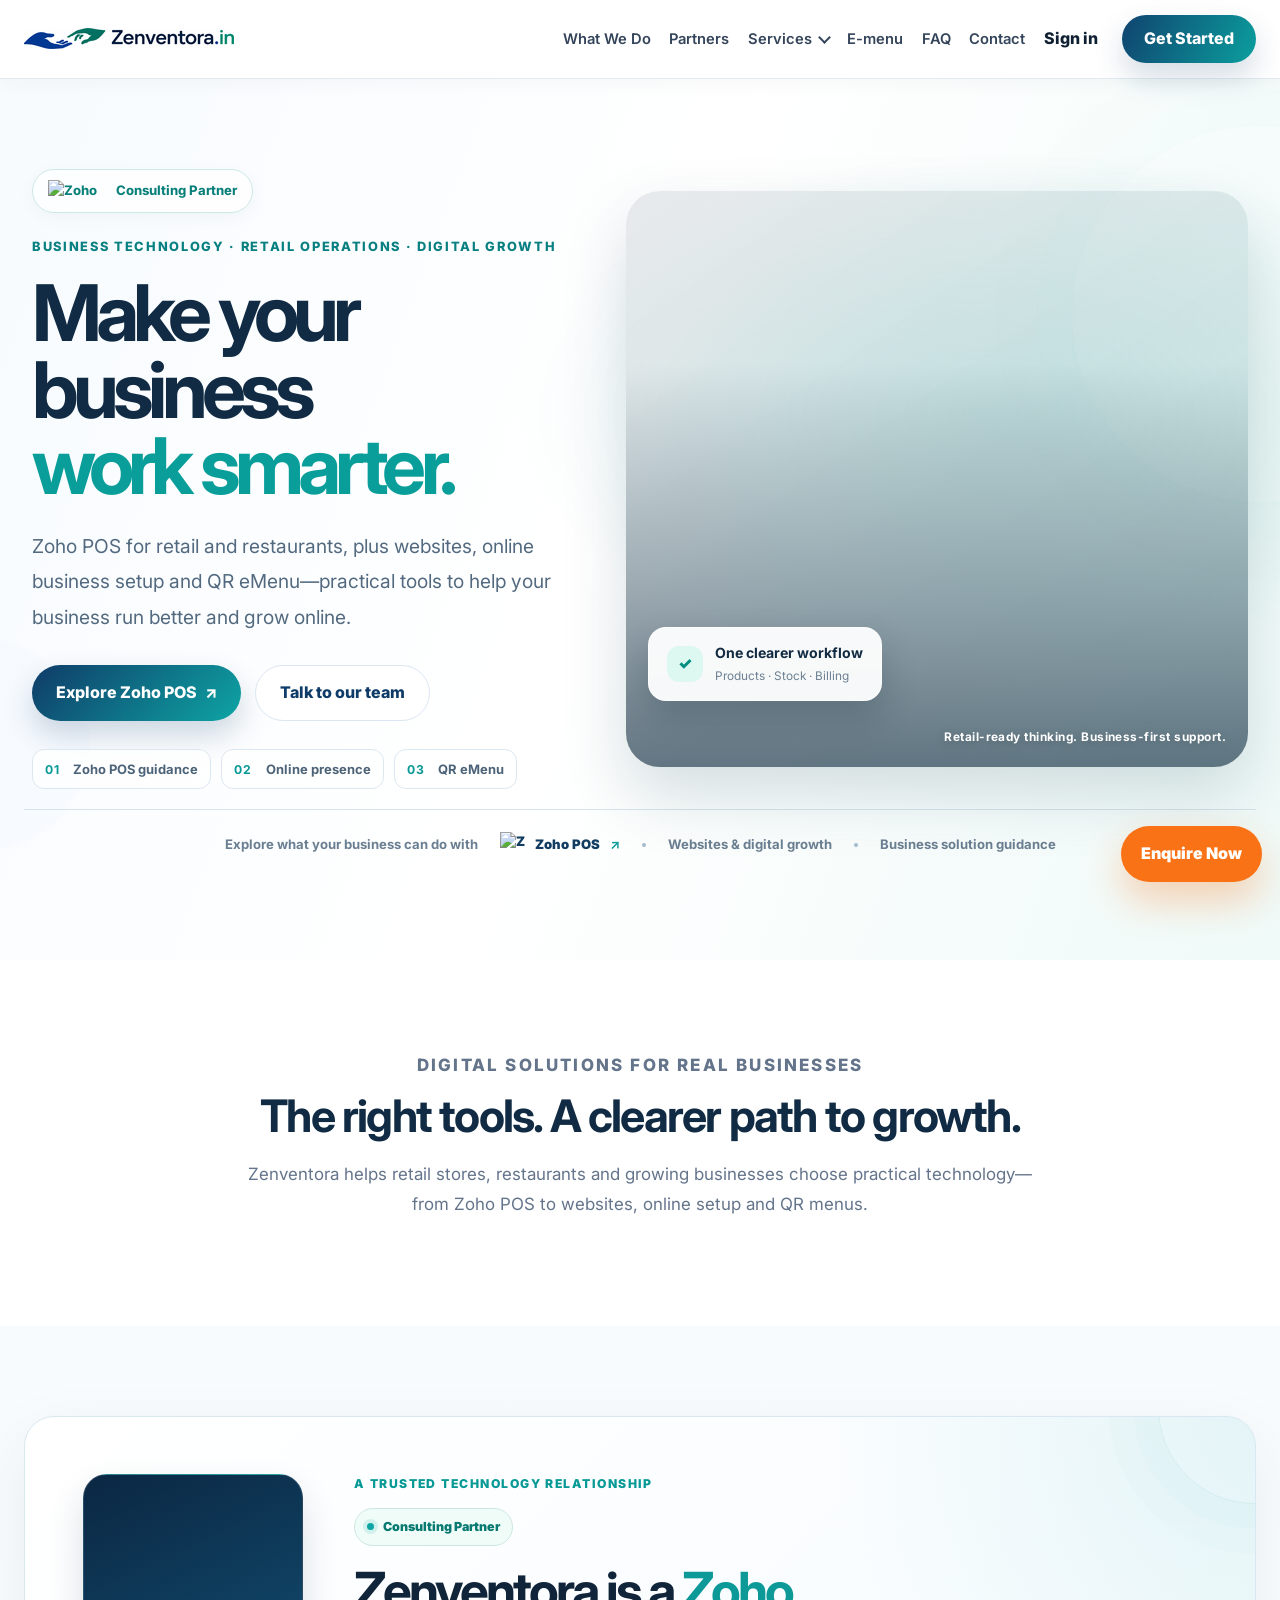
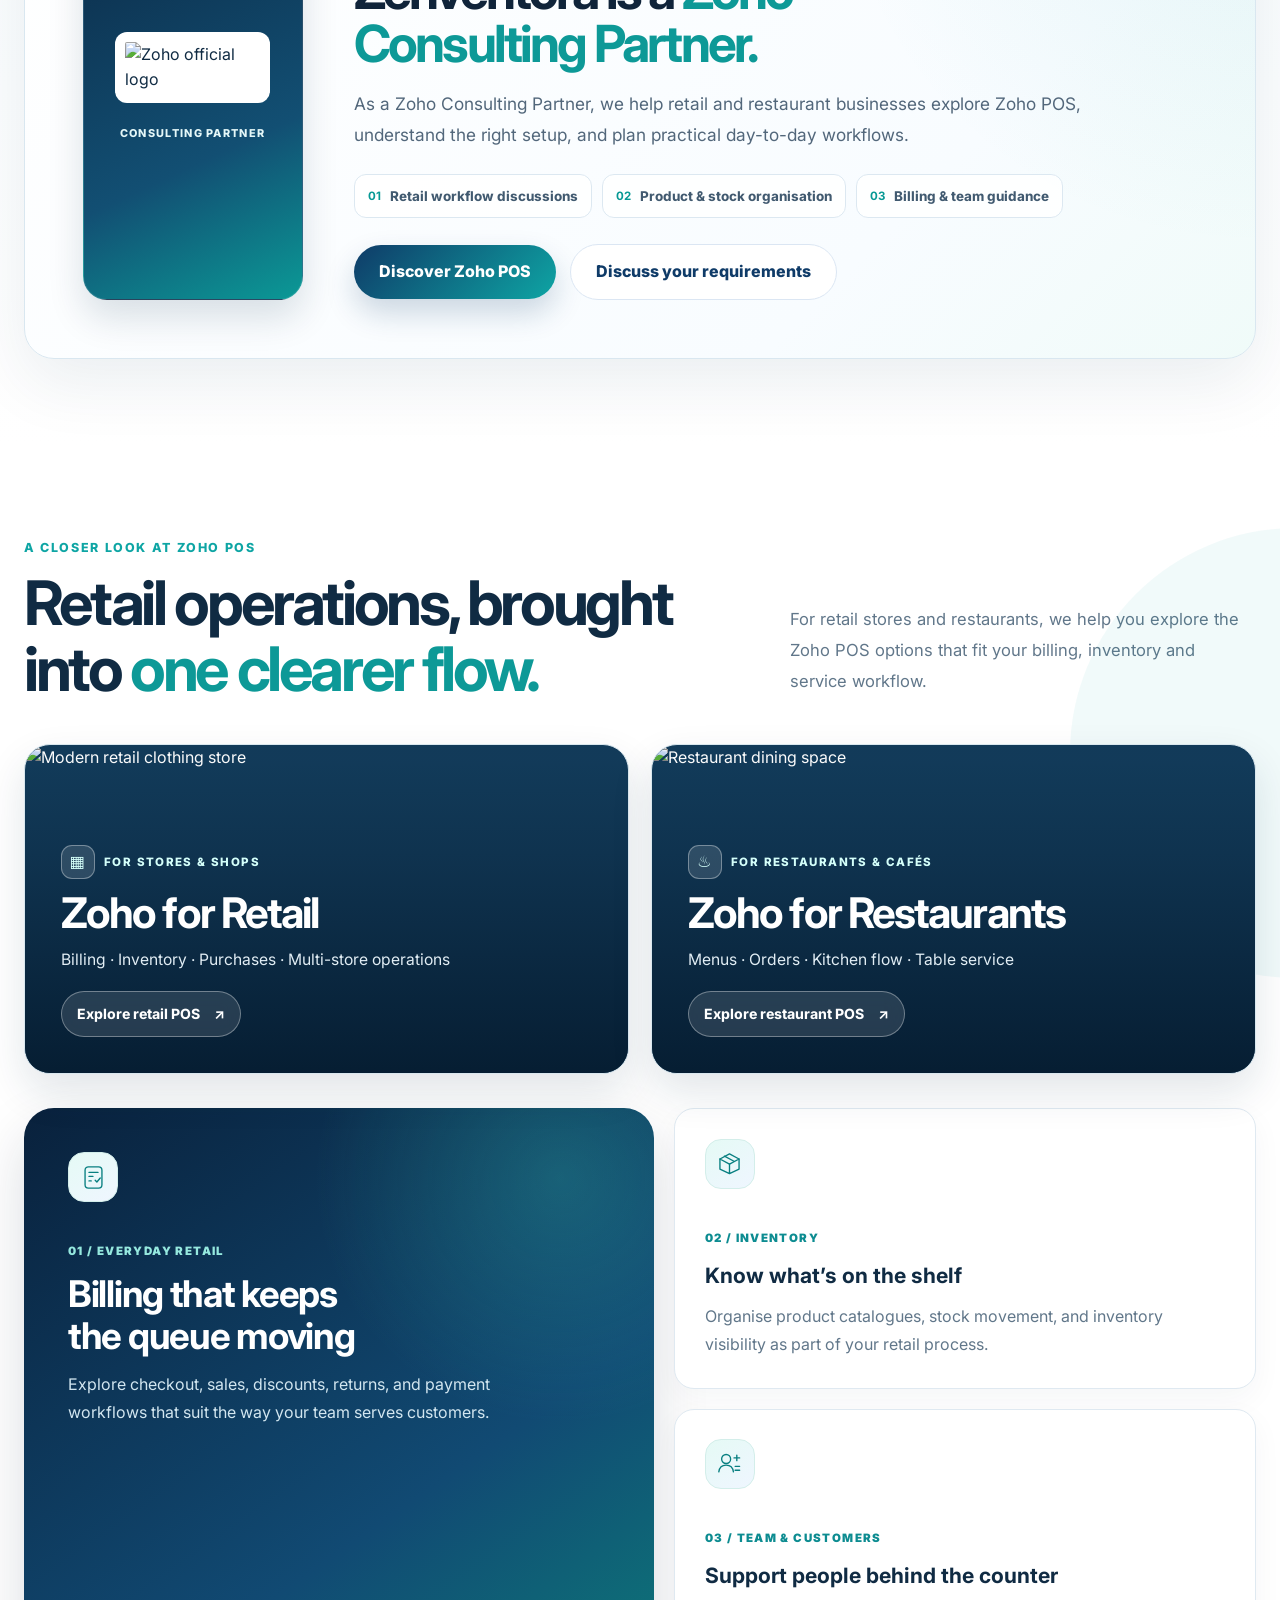
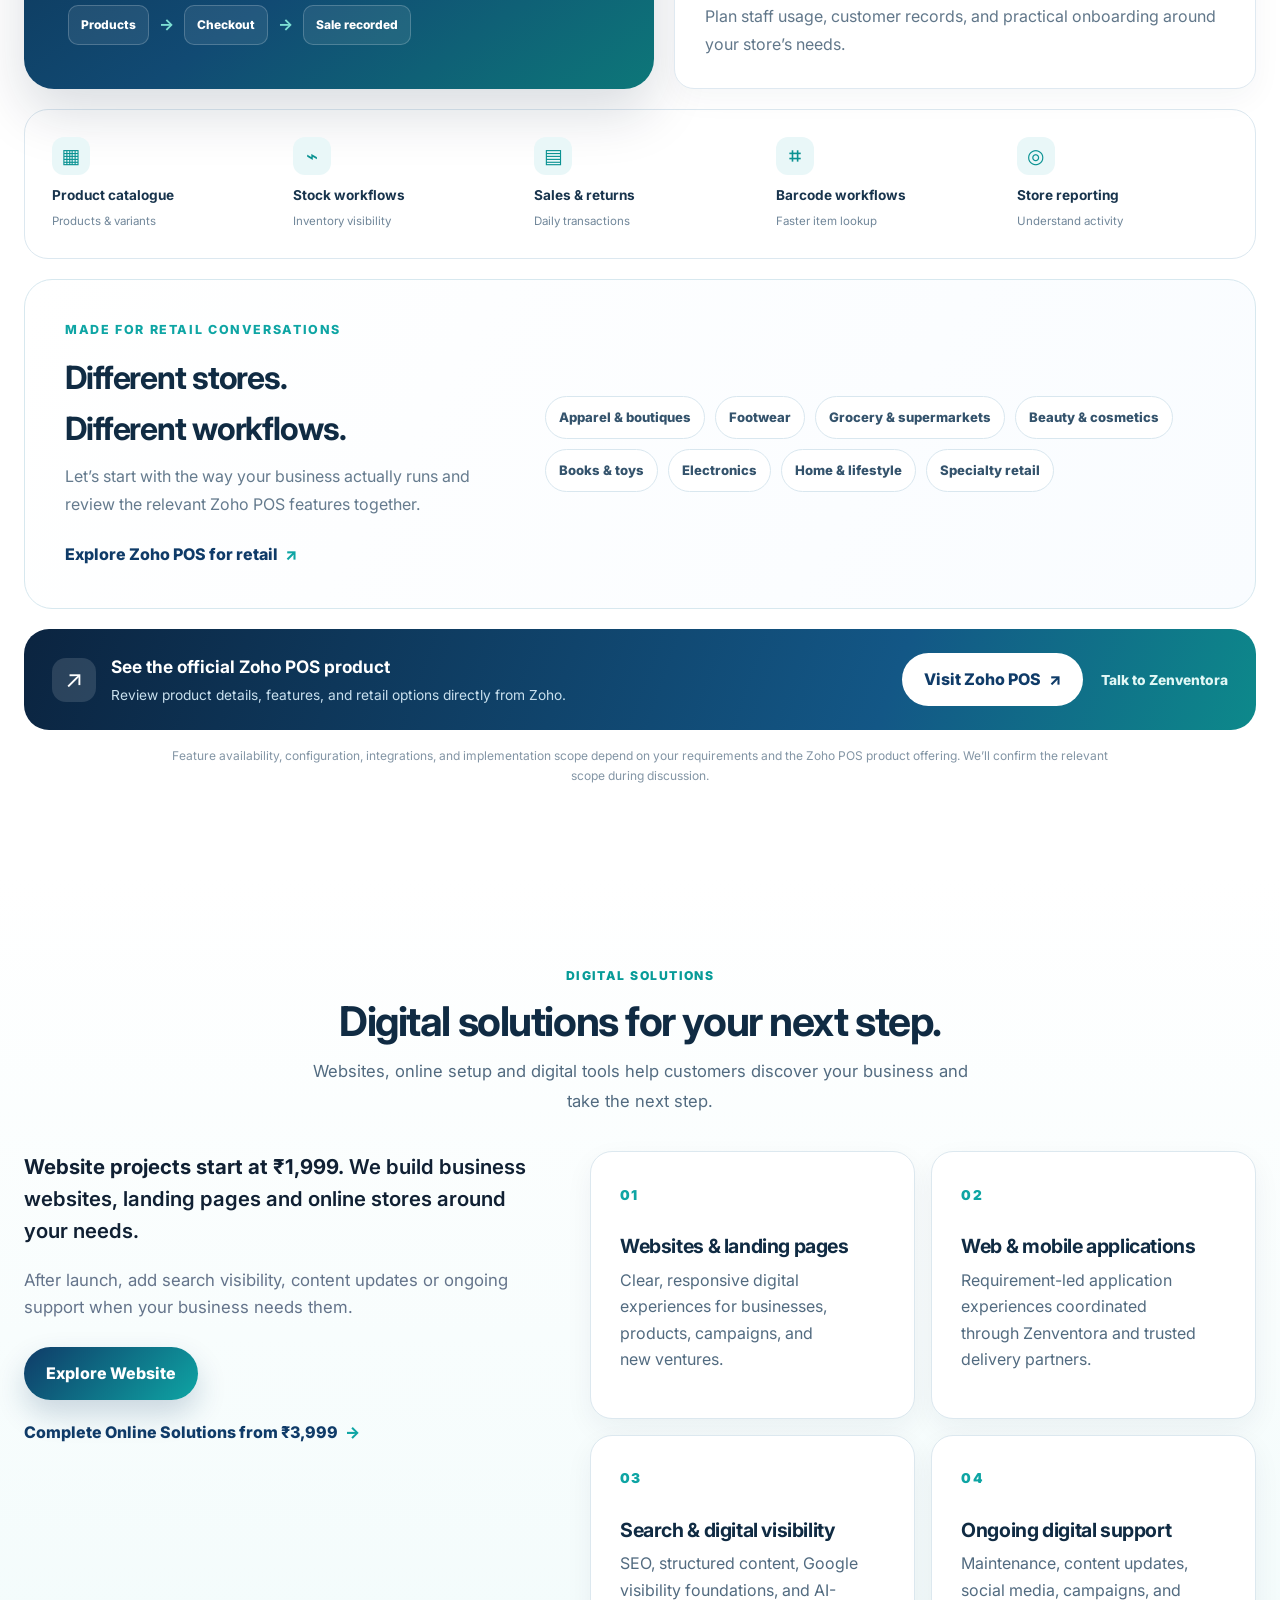
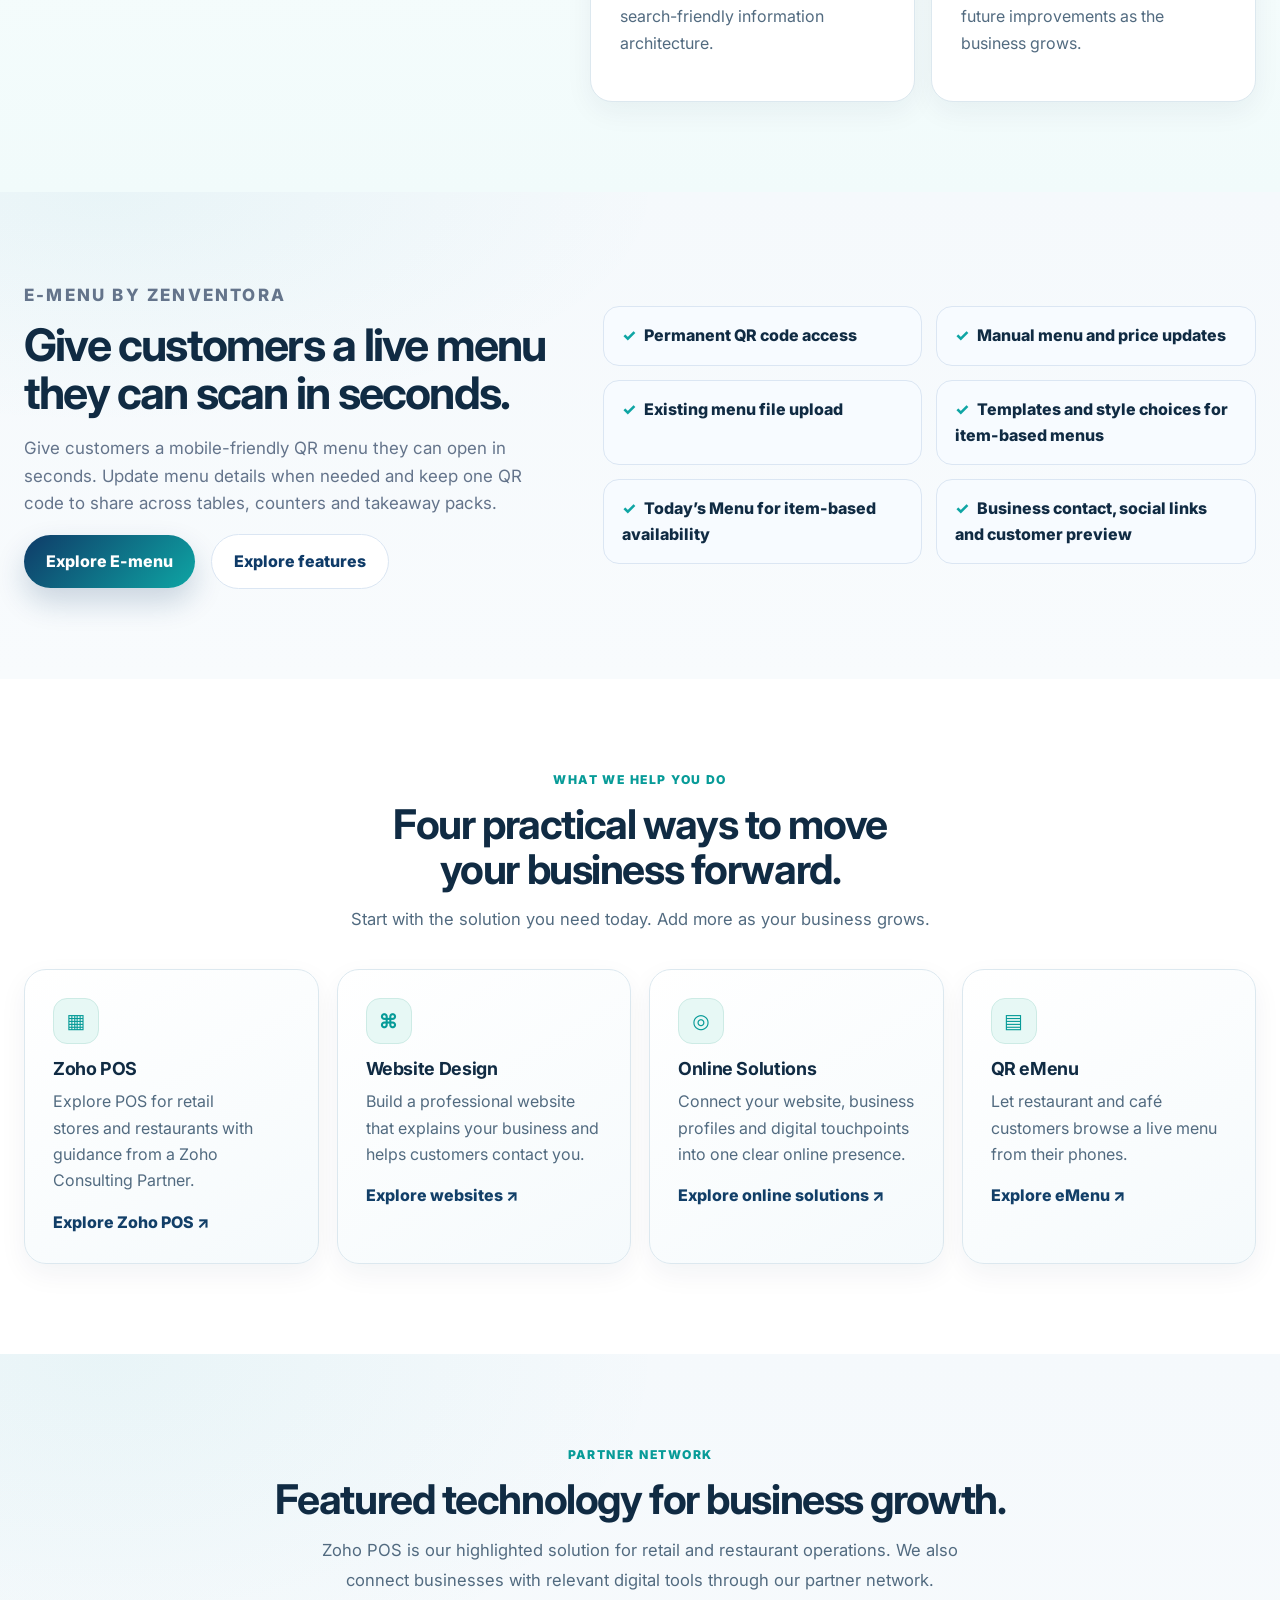
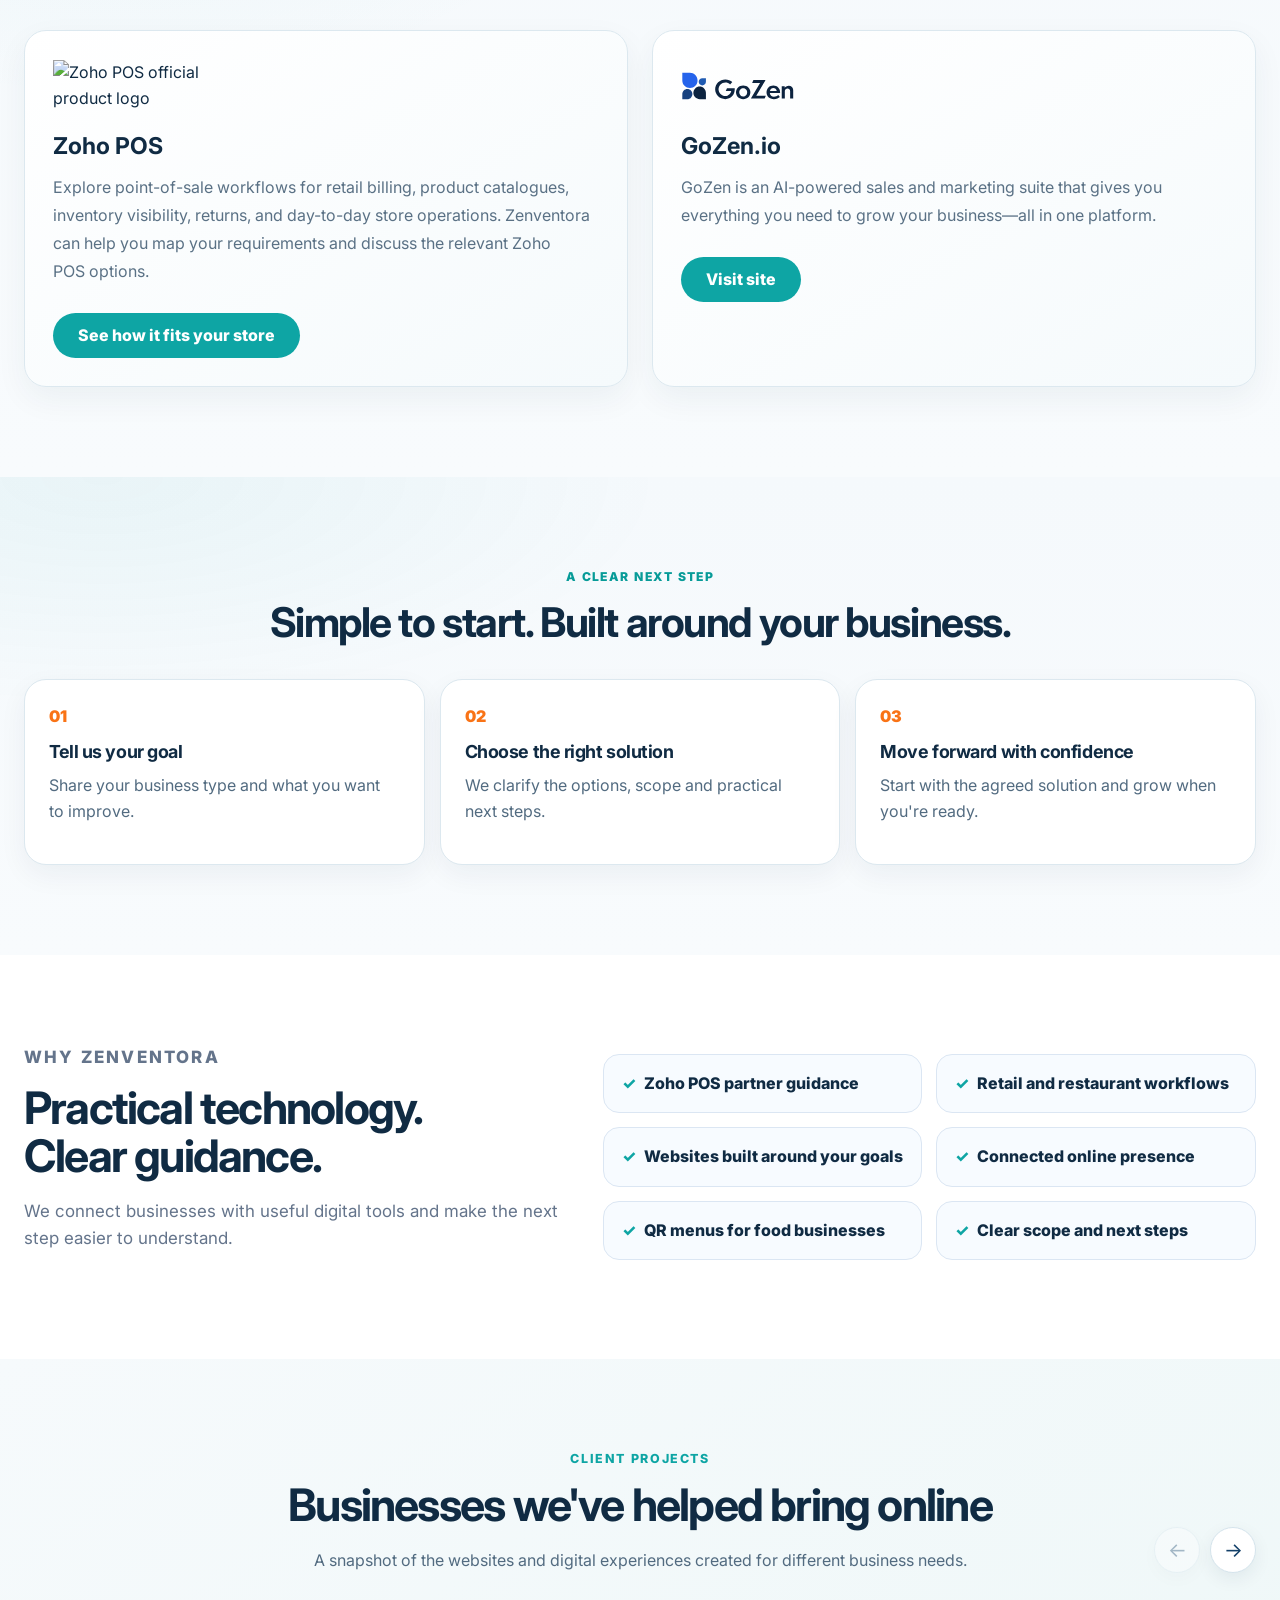
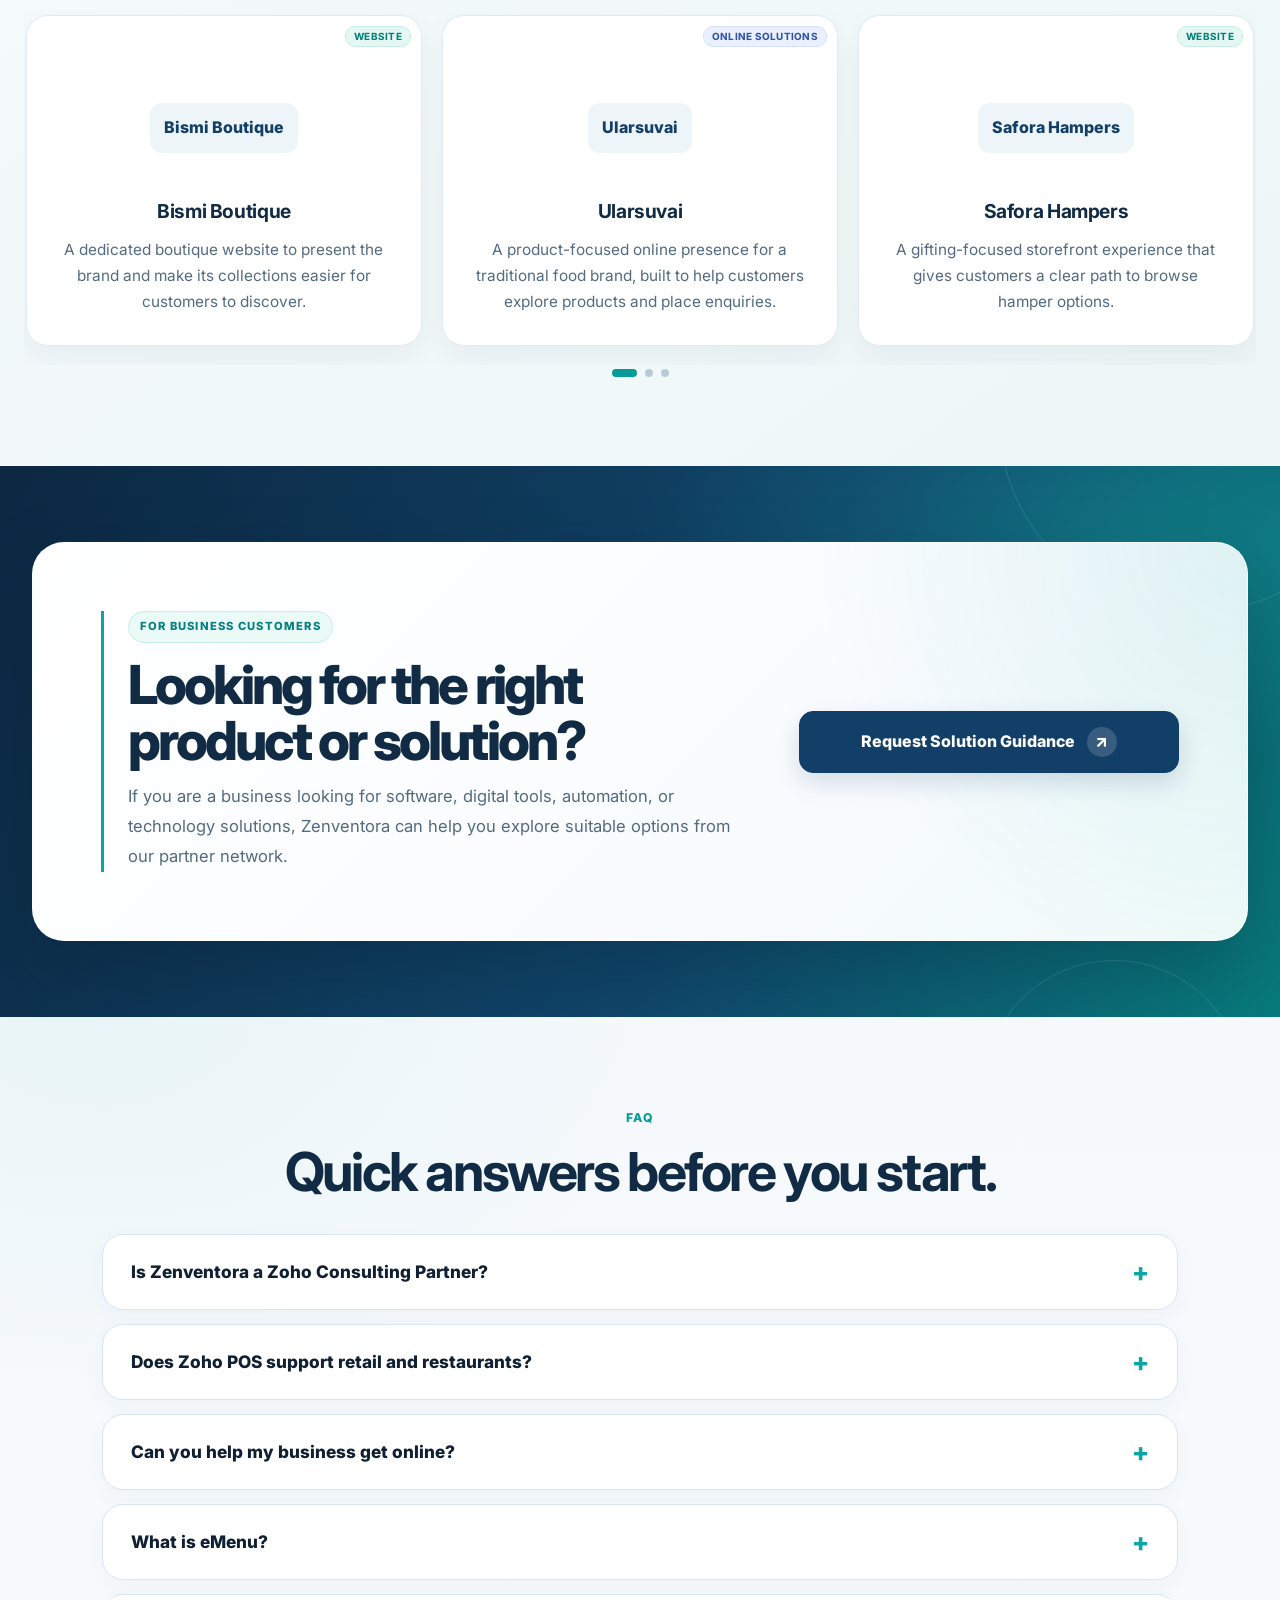
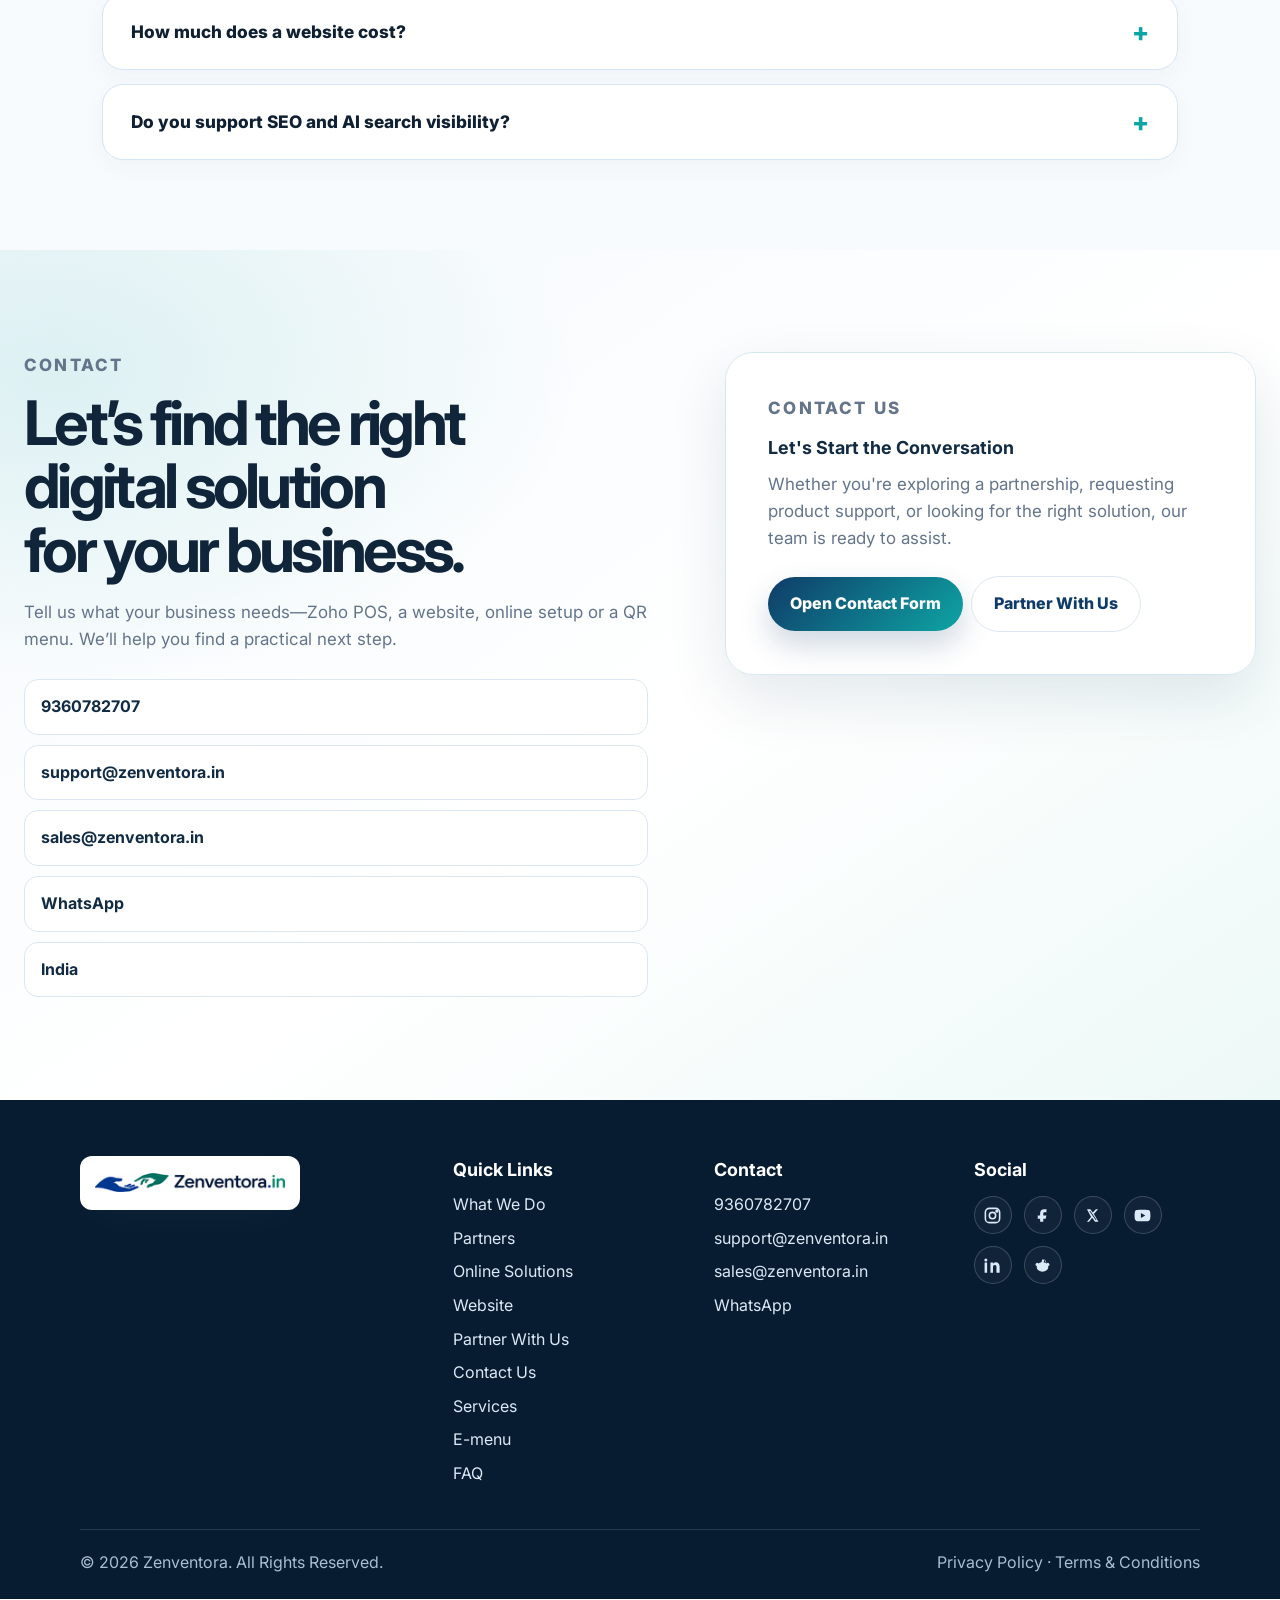
==== index.html @ 9cf11552 "Fix all Online Solutions links to the existing page route" ====
<!doctype html>
<html lang="en-IN">
<head>
  <meta charset="utf-8" />
  <meta name="viewport" content="width=device-width, initial-scale=1" />
  <title>Zenventora | Zoho Consulting Partner & Zoho POS Support</title>
  <meta name="description" content="Zenventora is a Zoho Consulting Partner helping businesses explore Zoho POS retail workflows, inventory, billing, and store operations, alongside websites and digital growth services in India." />
  <meta name="keywords" content="Zenventora, Zoho Consulting Partner, Zoho POS India, Zoho POS retail support, retail POS workflow, inventory and billing workflows, website development, website maintenance, SEO, AI search visibility, digital growth" />
  <meta name="application-name" content="Zenventora" />
  <meta name="author" content="Zenventora" />
  <meta name="robots" content="index, follow, max-image-preview:large" />
  <link rel="canonical" href="https://zenventora.in/" />
  <link rel="alternate" href="https://zenventora.in/" hreflang="en-IN" />
  <link rel="alternate" href="https://zenventora.in/" hreflang="x-default" />

  <meta property="og:type" content="website" />
  <meta property="og:url" content="https://zenventora.in/" />
  <meta property="og:title" content="Zenventora | Zoho Consulting Partner & Zoho POS Support" />
  <meta property="og:description" content="Zoho POS guidance for retail inventory, billing, sales, vendor workflows and multi-outlet operations across boutiques, apparel, grocery and supermarkets." />
  <meta property="og:image" content="https://zenventora.in/assets/zenventora.png" />
  <meta property="og:site_name" content="Zenventora" />
  <meta property="og:locale" content="en_IN" />
  <meta name="twitter:card" content="summary_large_image" />
  <meta name="twitter:title" content="Zenventora | Product Growth, Sales & Partnerships" />
  <meta name="twitter:description" content="Zoho POS support for retail billing, inventory, vendors, sales and multi-outlet workflows with Zenventora in India." />
  <meta name="twitter:image" content="https://zenventora.in/assets/zenventora.png" />

  <link rel="icon" href="assets/zenventora.png" type="image/png" />
  <link rel="apple-touch-icon" href="assets/zenventora.png" />
  <link rel="manifest" href="site.webmanifest" />
  <meta name="theme-color" content="#0f3b68" />

  <link rel="preconnect" href="https://fonts.googleapis.com" />
  <link rel="preconnect" href="https://fonts.gstatic.com" crossorigin />
  <link href="https://fonts.googleapis.com/css2?family=Inter:wght@400;500;600;700;800&display=swap" rel="stylesheet" />
  <link rel="stylesheet" href="styles.css?v=footer-logo-20261109" />

  <script type="application/ld+json">
  {
    "@context": "https://schema.org",
    "@type": "WebSite",
    "name": "Zenventora",
    "alternateName": ["Zenventora India", "zenventora.in"],
    "url": "https://zenventora.in/",
    "inLanguage": "en-IN",
    "description": "Official website of Zenventora, a Zoho Consulting Partner helping businesses explore Zoho POS retail workflows alongside websites and digital growth services.",
    "publisher": {
      "@type": "Organization",
      "name": "Zenventora",
      "url": "https://zenventora.in/",
      "logo": "https://zenventora.in/assets/zenventora-logo.svg"
    }
  }
  </script>
  <script type="application/ld+json">
  {
    "@context": "https://schema.org",
    "@type": "Organization",
    "name": "Zenventora",
    "url": "https://zenventora.in/",
    "logo": "https://zenventora.in/assets/zenventora-logo.svg",
    "image": "https://zenventora.in/assets/zenventora.png",
    "hasOfferCatalog": {
      "@type": "OfferCatalog",
      "name": "Zenventora services",
      "itemListElement": [
        {"@type": "Offer", "itemOffered": {"@type": "Service", "name": "Affordable custom website development"}},
        {"@type": "Offer", "itemOffered": {"@type": "Service", "name": "Website maintenance and management"}},
        {"@type": "Offer", "itemOffered": {"@type": "Service", "name": "Search engine optimization (SEO) and AI search visibility optimization"}},
        {"@type": "Offer", "itemOffered": {"@type": "Service", "name": "Digital marketing and social media management"}},
        {"@type": "Offer", "itemOffered": {"@type": "Service", "name": "Web application development"}},
        {"@type": "Offer", "itemOffered": {"@type": "Service", "name": "Mobile application development"}},
        {"@type": "Offer", "itemOffered": {"@type": "Service", "name": "Product sales and partnership growth"}}
      ]
    },
    "alternateName": ["Zenventora India", "zenventora.in"],
    "areaServed": "IN",
    "sameAs": ["https://www.instagram.com/zenventora/", "https://www.facebook.com/profile.php?id=61591519560721", "https://x.com/zenventora", "https://www.youtube.com/@zenventora", "https://www.linkedin.com/company/zenventora/"],
    "description": "Zenventora helps businesses establish and grow their online presence with affordable custom websites, maintenance, SEO, AI search visibility, digital marketing, social media support, as well as product sales, outreach, onboarding coordination, and partner-led growth.",
    "contactPoint": [{
      "@type": "ContactPoint",
      "telephone": "+91-9360782707",
      "contactType": "sales",
      "url": "https://wa.me/919360782707",
      "areaServed": "IN",
      "availableLanguage": ["English", "Tamil"]
    }]
  }
  </script>
  <script type="application/ld+json">
  {
    "@context": "https://schema.org",
    "@type": "Service",
    "name": "Business Website Development",
    "serviceType": "Professional business website development",
    "provider": {"@type":"Organization","name":"Zenventora","url":"https://zenventora.in/"},
    "areaServed": {"@type":"Country","name":"India"},
    "description": "Professional business website development with optional SEO, Google visibility, social media, digital marketing, maintenance, web application, mobile application and business growth support."
  }
  </script>
  <script type="application/ld+json">
  {
    "@context": "https://schema.org",
    "@type": "FAQPage",
    "mainEntity": [
      {"@type":"Question","name":"What does Zenventora do?","acceptedAnswer":{"@type":"Answer","text":"Zenventora provides affordable custom website development, web application and mobile app development, website maintenance, SEO, AI search visibility optimization, digital marketing, social media support, product sales support, customer outreach, onboarding coordination, and partner-led growth."}},
      {"@type":"Question","name":"Can Zenventora manage my website after launch?","acceptedAnswer":{"@type":"Answer","text":"Yes. Zenventora can support website maintenance and ongoing management, including content updates, performance checks, technical upkeep, SEO support, and planned improvements based on the agreed scope."}},
      {"@type":"Question","name":"What is AI search visibility optimization?","acceptedAnswer":{"@type":"Answer","text":"AI search visibility optimization, often called answer engine optimization (AEO) or generative engine optimization (GEO), helps make website information clear, structured, accurate, and easier for search engines and AI assistants to understand. Visibility or rankings cannot be guaranteed because platforms control their own results."}},
      {"@type":"Question","name":"Does Zenventora provide website, web application, and mobile application development?","acceptedAnswer":{"@type":"Answer","text":"Yes. Zenventora supports custom business websites, web applications, mobile application development, SaaS implementation support, product sales, and partnership-led growth through its delivery coordination and trusted partner network."}},
      {"@type":"Question","name":"Who can partner with Zenventora?","acceptedAnswer":{"@type":"Answer","text":"SaaS companies, software product companies, startup product teams, digital solution brands, and business technology providers can partner with Zenventora."}},
            {"@type":"Question","name":"Does Zenventora work with customers directly?","acceptedAnswer":{"@type":"Answer","text":"Yes. Businesses looking for software, digital tools, automation, or technology solutions can contact Zenventora for guided solution discovery."}},
      {"@type":"Question","name":"How much does website work cost?","acceptedAnswer":{"@type":"Answer","text":"Zenventora uses requirement-based pricing. The final scope and price depend on the pages, features, integrations, content, design requirements and ongoing support needed."}},
      {"@type":"Question","name":"Does Zenventora optimise websites for AI search and LLM-based discovery?","acceptedAnswer":{"@type":"Answer","text":"Zenventora applies strong SEO foundations such as clear answers, structured information, descriptive headings, internal linking and accurate metadata to help search and AI-powered systems understand a business. No specific AI recommendation or answer can be guaranteed."}}
    ]
  }
  </script>

<style id="zenventora-mobile-nav-fix">
@media (max-width:1120px) {
  html body header.site-header .nav-menu[data-nav-menu] { display:none !important; visibility:hidden !important; opacity:0 !important; pointer-events:none !important; }
  html body header.site-header .nav-menu[data-nav-menu].open { display:flex !important; visibility:visible !important; opacity:1 !important; pointer-events:auto !important; }
  html body header.site-header .brand > span,
  html body header.site-header .brand > strong { display:none !important; visibility:hidden !important; }
  html body header.site-header .brand { min-width:0 !important; max-width:calc(100% - 108px) !important; overflow:hidden; }
  html body header.site-header .brand .brand-logo { max-width:100% !important; width:auto !important; }
  html body header.site-header .nav-menu[data-nav-menu] .nav-dropdown-menu { display:none !important; position:static !important; }
  html body header.site-header .nav-menu[data-nav-menu] .nav-dropdown[open] > .nav-dropdown-menu { display:grid !important; }
}
</style>
<style id="zenventora-mobile-brand-label-fix">
@media screen and (max-width: 1120px) {
  header.site-header nav.nav a.brand.website-brand > span,
  header.site-header nav.nav a.brand.website-brand > strong,
  header.site-header nav.nav a.brand.emenu-brand > span,
  header.site-header nav.nav a.brand.emenu-brand > strong {
    display: none !important;
    visibility: hidden !important;
    opacity: 0 !important;
    width: 0 !important;
    max-width: 0 !important;
    margin: 0 !important;
    padding: 0 !important;
    overflow: hidden !important;
  }
  header.site-header nav.nav a.brand.website-brand,
  header.site-header nav.nav a.brand.emenu-brand {
    gap: 0 !important;
    min-width: 0 !important;
    max-width: calc(100% - 112px) !important;
    overflow: hidden !important;
  }
}
</style>
  <link rel="stylesheet" href="zenventora.css?v=1" />
  </head>
<body>
  <a class="skip-link" href="#main">Skip to content</a>
  <header class="site-header" data-header>
    <nav class="nav container" aria-label="Primary navigation">
      <a class="brand" href="#home" aria-label="Zenventora home">
        <img class="brand-logo" src="assets/zenventora-logo.svg" alt="Official Zenventora logo" itemprop="logo" />
      </a>
      <button class="nav-toggle" type="button" aria-controls="nav-menu" aria-expanded="false" data-nav-toggle>Menu</button>
      <div id="nav-menu" class="nav-menu" data-nav-menu>
        <a href="#what-we-do">What We Do</a>
        <a href="#partners">Partners</a>
        <details class="nav-dropdown"><summary>Services</summary><div class="nav-dropdown-menu"><a href="online-solution/">Online Solutions</a><a href="website/">Website</a></div></details>
        <a href="emenu/">E-menu</a>
        <a href="#faq">FAQ</a>
        <a href="#contact">Contact</a>
        <div class="account-nav-actions" data-account-actions>
          <a class="account-nav-link" href="https://accounts.zenventora.in/login?view=signin">Sign in</a>
          <a class="btn btn-primary btn-small account-get-started account-cta" href="https://accounts.zenventora.in/signup?view=signup">Get Started</a>
        </div>
      </div>
    </nav>
  </header>

  <main id="main">
    <section id="home" class="hero section hero-redesign">
      <div class="hero-orb hero-orb-one" aria-hidden="true"></div><div class="hero-orb hero-orb-two" aria-hidden="true"></div>
      <div class="container hero-grid">
        <div class="hero-copy">
          <div class="hero-trust-pill"><img class="hero-zoho-logo" src="https://www.zohowebstatic.com/sites/zweb/images/commonroot/zoho-logo-web.svg" alt="Zoho" loading="lazy" /> <span>Consulting Partner</span></div>
          <p class="eyebrow">Business technology · Retail operations · Digital growth</p>
          <h1>Make your business <span>work smarter.</span></h1>
          <p class="hero-text">Zoho POS for retail and restaurants, plus websites, online business setup and QR eMenu—practical tools to help your business run better and grow online.</p>
          <div class="hero-actions">
            <a class="btn btn-primary" href="#zoho-pos">Explore Zoho POS <span aria-hidden="true">↗</span></a>
            <a class="btn btn-secondary" href="contact.html">Talk to our team</a>
          </div>
          <div class="hero-proof-row"><span><b>01</b> Zoho POS guidance</span><span><b>02</b> Online presence</span><span><b>03</b> QR eMenu</span></div>
        </div>
        <div class="hero-art-wrap">
          <div class="hero-art-glow" aria-hidden="true"></div>
          <svg class="hero-art" viewBox="0 0 620 500" role="img" aria-labelledby="hero-art-title hero-art-desc" xmlns="http://www.w3.org/2000/svg">
            <title id="hero-art-title">Connected retail technology illustration</title><desc id="hero-art-desc">An illustrated point-of-sale screen, inventory cards, a shopping bag, and connected business workflow elements.</desc>
            <defs><linearGradient id="screenGrad" x1="0" y1="0" x2="1" y2="1"><stop stop-color="#143f70"/><stop offset="1" stop-color="#0e9f9b"/></linearGradient><linearGradient id="bagGrad" x1="0" y1="0" x2="1" y2="1"><stop stop-color="#ffb36a"/><stop offset="1" stop-color="#f97316"/></linearGradient><filter id="softShadow" x="-30%" y="-30%" width="160%" height="160%"><feDropShadow dx="0" dy="18" stdDeviation="18" flood-color="#0b2440" flood-opacity=".15"/></filter></defs>
            <circle cx="322" cy="246" r="190" fill="#dff7f4"/><circle cx="322" cy="246" r="146" fill="#edf8ff"/>
            <g filter="url(#softShadow)" transform="translate(125 95) rotate(-4 180 150)">
              <rect x="30" y="18" width="330" height="260" rx="26" fill="#fff" stroke="#d6e7ef" stroke-width="2"/><rect x="30" y="18" width="330" height="48" rx="26" fill="#f4f9fc"/><path d="M30 48h330v18H30z" fill="#f4f9fc"/>
              <circle cx="54" cy="42" r="5" fill="#f97316"/><circle cx="72" cy="42" r="5" fill="#0ea5a4"/><circle cx="90" cy="42" r="5" fill="#9bb7ce"/>
              <rect x="52" y="88" width="132" height="166" rx="16" fill="#f2f8fc"/><rect x="70" y="108" width="96" height="10" rx="5" fill="#c5d8e8"/><rect x="70" y="128" width="62" height="7" rx="3.5" fill="#d8e6ef"/>
              <rect x="70" y="154" width="42" height="42" rx="12" fill="#d9f6f0"/><path d="M82 176l8 8 14-18" fill="none" stroke="#0e9f9b" stroke-width="4" stroke-linecap="round" stroke-linejoin="round"/><rect x="122" y="160" width="43" height="7" rx="3.5" fill="#a8bfd2"/><rect x="122" y="175" width="34" height="6" rx="3" fill="#d0dee8"/>
              <rect x="202" y="88" width="132" height="74" rx="14" fill="#e8f8f6"/><text x="218" y="111" font-size="11" fill="#517186" font-family="Arial,sans-serif">TODAY'S SALES</text><text x="218" y="140" font-size="23" font-weight="700" fill="#0b2440" font-family="Arial,sans-serif">₹24,850</text>
              <rect x="202" y="176" width="132" height="78" rx="14" fill="#f5f8fc"/><path d="M218 231l20-20 17 9 20-26 18 11 22-20" fill="none" stroke="#0ea5a4" stroke-width="4" stroke-linecap="round" stroke-linejoin="round"/><path d="M218 238h100" stroke="#d3e2eb" stroke-width="2"/>
            </g>
            <g filter="url(#softShadow)" transform="translate(390 265) rotate(8)"><rect x="0" y="0" width="126" height="145" rx="22" fill="url(#bagGrad)"/><path d="M35 10v-5a28 28 0 0 1 56 0v5" fill="none" stroke="#fff4e9" stroke-width="8" stroke-linecap="round"/><path d="M28 46h70" stroke="#fff" stroke-opacity=".75" stroke-width="5" stroke-linecap="round"/><path d="M28 64h48" stroke="#fff" stroke-opacity=".75" stroke-width="5" stroke-linecap="round"/><circle cx="94" cy="106" r="18" fill="#fff"/><path d="M85 106l6 6 12-14" fill="none" stroke="#f97316" stroke-width="4" stroke-linecap="round" stroke-linejoin="round"/></g>
            <g filter="url(#softShadow)" transform="translate(30 290)"><rect width="142" height="88" rx="18" fill="#fff" stroke="#d9e8f0"/><rect x="16" y="17" width="34" height="34" rx="10" fill="#e3f8f4"/><path d="M25 36h16M33 28v16" stroke="#0e9f9b" stroke-width="3" stroke-linecap="round"/><rect x="61" y="21" width="62" height="7" rx="3.5" fill="#b8ccdc"/><rect x="61" y="36" width="45" height="6" rx="3" fill="#d8e5ed"/><rect x="16" y="65" width="108" height="6" rx="3" fill="#edf3f7"/></g>
            <g filter="url(#softShadow)" transform="translate(430 80)"><rect width="126" height="70" rx="18" fill="#fff" stroke="#d9e8f0"/><circle cx="27" cy="35" r="13" fill="#e4f8f4"/><path d="M21 35l4 4 8-9" fill="none" stroke="#0e9f9b" stroke-width="3" stroke-linecap="round" stroke-linejoin="round"/><rect x="48" y="25" width="61" height="7" rx="3.5" fill="#9db8cc"/><rect x="48" y="39" width="43" height="6" rx="3" fill="#d3e1eb"/></g>
            <path d="M78 173c-28-19-33-47-12-65" fill="none" stroke="#0ea5a4" stroke-width="3" stroke-dasharray="6 8" stroke-linecap="round"/><circle cx="63" cy="102" r="6" fill="#0ea5a4"/><circle cx="528" cy="214" r="7" fill="#f97316"/><path d="M523 220c-12 18-18 26-28 32" fill="none" stroke="#f97316" stroke-width="3" stroke-dasharray="5 7" stroke-linecap="round"/>
          </svg>
          <div class="hero-float-note"><span class="hero-float-icon">✓</span><span><strong>One clearer workflow</strong><small>Products · Stock · Billing</small></span></div>
          <div class="hero-art-caption">Retail-ready thinking. Business-first support.</div>
        </div>
      </div>
      <div class="container hero-bottom-strip"><span>Explore what your business can do with</span><a href="https://www.zoho.com/en-in/pos/" target="_blank" rel="noopener"><img src="https://www.zohowebstatic.com/sites/oweb/images/productlogos/pos.svg" alt="Zoho POS" loading="lazy"/> <span>Zoho POS</span> <b aria-hidden="true">↗</b></a><i></i><span>Websites & digital growth</span><i></i><span>Business solution guidance</span></div>
    </section>

    <section class="section intro"><div class="container narrow"><p class="eyebrow">Digital solutions for real businesses</p><h2>The right tools. A clearer path to growth.</h2><p>Zenventora helps retail stores, restaurants and growing businesses choose practical technology—from Zoho POS to websites, online setup and QR menus.</p></div></section>

    <section id="zoho-partner" class="section zoho-partner-section zoho-partner-spotlight">
      <div class="container">
        <div class="zoho-partner-card">
          <div class="zoho-brand-lockup"><img src="https://www.zohowebstatic.com/sites/zweb/images/commonroot/zoho-logo-web.svg" alt="Zoho official logo" loading="lazy"></div>
          <div class="zoho-partner-copy">
            <p class="eyebrow">A trusted technology relationship</p>
            <div class="partner-status-pill"><span></span> Consulting Partner</div>
            <h2>Zenventora is a <span>Zoho Consulting Partner.</span></h2>
            <p class="zoho-partner-intro">As a Zoho Consulting Partner, we help retail and restaurant businesses explore Zoho POS, understand the right setup, and plan practical day-to-day workflows.</p>
            <div class="zoho-highlight-points"><span><b>01</b> Retail workflow discussions</span><span><b>02</b> Product & stock organisation</span><span><b>03</b> Billing & team guidance</span></div>
            <div class="hero-actions"><a class="btn btn-primary" href="#zoho-pos">Discover Zoho POS</a><a class="btn btn-secondary" href="contact.html">Discuss your requirements</a></div>
          </div>
          <div class="zoho-partner-mark" aria-label="Zoho consulting partner highlight"><span>Better retail</span><strong>with Zoho</strong><span>Guided by Zenventora</span><div class="partner-mark-orbit" aria-hidden="true">✳</div></div>
        </div>
      </div>
    </section>

    <section id="zoho-pos" class="section zoho-pos-experience">
      <div class="container">
        <div class="pos-section-top">
          <div><p class="eyebrow">A closer look at Zoho POS</p><h2>Retail operations, brought into <span>one clearer flow.</span></h2></div>
          <p>For retail stores and restaurants, we help you explore the Zoho POS options that fit your billing, inventory and service workflow.</p>
        </div>
        <div class="zoho-industry-grid" aria-label="Explore Zoho POS by business type">
          <a class="zoho-industry-card zoho-retail-card" href="https://www.zoho.com/en-in/pos/retail/" target="_blank" rel="noopener">
            <img src="https://images.unsplash.com/photo-1441986300917-64674bd600d8?auto=format&fit=crop&w=1000&q=85" alt="Modern retail clothing store" loading="lazy">
            <span class="industry-card-shade" aria-hidden="true"></span>
            <span class="industry-card-content"><span class="industry-eyebrow"><span class="industry-icon" aria-hidden="true">▦</span> FOR STORES & SHOPS</span><strong>Zoho for Retail</strong><small>Billing · Inventory · Purchases · Multi-store operations</small><span class="industry-card-link">Explore retail POS <b aria-hidden="true">↗</b></span></span>
          </a>
          <a class="zoho-industry-card zoho-restaurant-card" href="https://www.zoho.com/en-in/pos/restaurants/" target="_blank" rel="noopener">
            <img src="https://images.unsplash.com/photo-1517248135467-4c7edcad34c4?auto=format&fit=crop&w=1000&q=85" alt="Restaurant dining space" loading="lazy">
            <span class="industry-card-shade" aria-hidden="true"></span>
            <span class="industry-card-content"><span class="industry-eyebrow"><span class="industry-icon" aria-hidden="true">♨</span> FOR RESTAURANTS & CAFÉS</span><strong>Zoho for Restaurants</strong><small>Menus · Orders · Kitchen flow · Table service</small><span class="industry-card-link">Explore restaurant POS <b aria-hidden="true">↗</b></span></span>
          </a>
        </div>
        <div class="pos-feature-layout">
          <div class="pos-feature-main">
            <div class="pos-feature-icon pos-icon-billing"><svg viewBox="0 0 48 48" aria-hidden="true"><rect x="9" y="5" width="30" height="38" rx="6"/><path d="M16 15h16M16 22h7M16 30h4M27 29l3 3 6-7"/></svg></div>
            <span class="pos-card-kicker">01 / Everyday retail</span><h3>Billing that keeps the queue moving</h3><p>Explore checkout, sales, discounts, returns, and payment workflows that suit the way your team serves customers.</p>
            <div class="pos-mini-flow"><span>Products</span><b>→</b><span>Checkout</span><b>→</b><span>Sale recorded</span></div>
          </div>
          <div class="pos-feature-side">
            <article class="pos-feature-card"><div class="pos-feature-icon"><svg viewBox="0 0 48 48" aria-hidden="true"><path d="M7 16 24 7l17 9-17 9-17-9Z"/><path d="M7 16v18l17 8 17-8V16M24 25v17M15 11l17 9"/></svg></div><span class="pos-card-kicker">02 / Inventory</span><h3>Know what’s on the shelf</h3><p>Organise product catalogues, stock movement, and inventory visibility as part of your retail process.</p></article>
            <article class="pos-feature-card"><div class="pos-feature-icon pos-icon-orange"><svg viewBox="0 0 48 48" aria-hidden="true"><circle cx="18" cy="16" r="8"/><path d="M5 39c1-8 6-12 13-12s12 4 13 12M32 14h10M37 9v10M34 29h8M34 36h8"/></svg></div><span class="pos-card-kicker">03 / Team & customers</span><h3>Support people behind the counter</h3><p>Plan staff usage, customer records, and practical onboarding around your store’s needs.</p></article>
          </div>
        </div>
        <div class="pos-capability-band">
          <div><span class="pos-capability-symbol">▦</span><strong>Product catalogue</strong><small>Products & variants</small></div>
          <div><span class="pos-capability-symbol">⌁</span><strong>Stock workflows</strong><small>Inventory visibility</small></div>
          <div><span class="pos-capability-symbol">▤</span><strong>Sales & returns</strong><small>Daily transactions</small></div>
          <div><span class="pos-capability-symbol">⌗</span><strong>Barcode workflows</strong><small>Faster item lookup</small></div>
          <div><span class="pos-capability-symbol">◎</span><strong>Store reporting</strong><small>Understand activity</small></div>
        </div>
        <div class="pos-retail-fit">
          <div class="pos-retail-fit-copy"><p class="eyebrow">Made for retail conversations</p><h3>Different stores. Different workflows.</h3><p>Let’s start with the way your business actually runs and review the relevant Zoho POS features together.</p><a class="text-link" href="https://www.zoho.com/en-in/pos/retail/" target="_blank" rel="noopener">Explore Zoho POS for retail <span aria-hidden="true">↗</span></a></div>
          <div class="retail-tags"><span>Apparel & boutiques</span><span>Footwear</span><span>Grocery & supermarkets</span><span>Beauty & cosmetics</span><span>Books & toys</span><span>Electronics</span><span>Home & lifestyle</span><span>Specialty retail</span></div>
        </div>
        <div class="pos-cta-bar"><div><span class="pos-cta-icon">↗</span><div><strong>See the official Zoho POS product</strong><p>Review product details, features, and retail options directly from Zoho.</p></div></div><div class="pos-cta-actions"><a class="btn btn-light" href="https://www.zoho.com/en-in/pos/" target="_blank" rel="noopener">Visit Zoho POS <span aria-hidden="true">↗</span></a><a class="pos-contact-link" href="contact.html">Talk to Zenventora</a></div></div>
        <p class="pos-disclaimer">Feature availability, configuration, integrations, and implementation scope depend on your requirements and the Zoho POS product offering. We’ll confirm the relevant scope during discussion.</p>
      </div>
    </section>

    <section id="web-presence" class="section web-presence">
      <div class="container">
        <div class="section-heading">
          <p class="eyebrow">Digital solutions</p>
          <h2>Digital solutions for your next step.</h2>
          <p>Websites, online setup and digital tools help customers discover your business and take the next step.</p>
        </div>
        <div class="web-presence-grid">
          <div class="web-presence-copy">
            <p class="web-presence-lead"><strong>Website projects start at ₹1,999.</strong> We build business websites, landing pages and online stores around your needs.</p>
            <p>After launch, add search visibility, content updates or ongoing support when your business needs them.</p>
            <div class="web-presence-actions">
              <a class="btn btn-primary" href="website/">Explore Website</a>
              <a class="text-link" href="online-solution/">Complete Online Solutions from ₹3,999 <span aria-hidden="true">→</span></a>
            </div>
          </div>
          <div class="web-service-grid" aria-label="Digital solution capabilities">
            <article class="web-service-card"><span class="service-number">01</span><h3>Websites & landing pages</h3><p>Clear, responsive digital experiences for businesses, products, campaigns, and new ventures.</p></article>
            <article class="web-service-card"><span class="service-number">02</span><h3>Web & mobile applications</h3><p>Requirement-led application experiences coordinated through Zenventora and trusted delivery partners.</p></article>
            <article class="web-service-card"><span class="service-number">03</span><h3>Search & digital visibility</h3><p>SEO, structured content, Google visibility foundations, and AI-search-friendly information architecture.</p></article>
            <article class="web-service-card"><span class="service-number">04</span><h3>Ongoing digital support</h3><p>Maintenance, content updates, social media, campaigns, and future improvements as the business grows.</p></article>
          </div>
        </div>
      </div>
    </section>

    <section id="e-menu" class="section emenu-promo soft-bg">
      <div class="container split-grid">
        <div><p class="eyebrow">E-menu by Zenventora</p><h2>Give customers a live menu they can scan in seconds.</h2><p>Give customers a mobile-friendly QR menu they can open in seconds. Update menu details when needed and keep one QR code to share across tables, counters and takeaway packs.</p><div class="hero-actions"><a class="btn btn-primary" href="emenu/">Explore E-menu</a><a class="btn btn-secondary" href="emenu/#features">Explore features</a></div></div>
        <div class="check-grid"><span>Permanent QR code access</span><span>Manual menu and price updates</span><span>Existing menu file upload</span><span>Templates and style choices for item-based menus</span><span>Today’s Menu for item-based availability</span><span>Business contact, social links and customer preview</span></div>
      </div>
    </section>

    <section id="what-we-do" class="section"><div class="container"><div class="section-heading"><p class="eyebrow">What we help you do</p><h2>Four practical ways to move your business forward.</h2><p>Start with the solution you need today. Add more as your business grows.</p></div><div class="card-grid four"><article class="card"><span class="icon">▦</span><h3>Zoho POS</h3><p>Explore POS for retail stores and restaurants with guidance from a Zoho Consulting Partner.</p><a href="#zoho-pos">Explore Zoho POS ↗</a></article><article class="card"><span class="icon">⌘</span><h3>Website Design</h3><p>Build a professional website that explains your business and helps customers contact you.</p><a href="website/">Explore websites ↗</a></article><article class="card"><span class="icon">◎</span><h3>Online Solutions</h3><p>Connect your website, business profiles and digital touchpoints into one clear online presence.</p><a href="online-solution/">Explore online solutions ↗</a></article><article class="card"><span class="icon">▤</span><h3>QR eMenu</h3><p>Let restaurant and café customers browse a live menu from their phones.</p><a href="emenu/">Explore eMenu ↗</a></article></div></div></section>

    <section id="partners" class="section soft-bg">
      <div class="container">
        <div class="section-heading">
          <p class="eyebrow">Partner network</p>
          <h2>Featured technology for business growth.</h2>
          <p>Zoho POS is our highlighted solution for retail and restaurant operations. We also connect businesses with relevant digital tools through our partner network.</p>
        </div>
        <div class="partner-grid partner-grid-featured" data-nosnippet>
          <article class="partner-card partner-card-featured zoho-pos-card">
            <a class="partner-logo zoho-pos-wordmark" href="https://www.zoho.com/en-in/pos/" target="_blank" rel="noopener" aria-label="Explore official Zoho POS">
              <img class="zoho-pos-official-logo" src="https://www.zohowebstatic.com/sites/oweb/images/productlogos/pos.svg" alt="Zoho POS official product logo" loading="lazy" />
            </a>
            <h3>Zoho POS</h3>
            <p>Explore point-of-sale workflows for retail billing, product catalogues, inventory visibility, returns, and day-to-day store operations. Zenventora can help you map your requirements and discuss the relevant Zoho POS options.</p>
            <a class="partner-link" href="#zoho-pos">See how it fits your store</a>
          </article>

          <article class="partner-card partner-card-featured"><a class="partner-logo" href="https://gozen.io/?via=zenventora" target="_blank" rel="noopener"><svg width="250" height="50" viewBox="0 0 2740 400" fill="none" xmlns="http://www.w3.org/2000/svg">
    <path d="M379.418 304.348V400H283.766C258.397 400 234.068 389.922 216.13 371.984C198.191 354.046 188.114 329.716 188.114 304.348C188.114 278.979 198.191 254.65 216.13 236.712C234.068 218.773 258.397 208.696 283.766 208.696C309.134 208.696 333.464 218.773 351.402 236.712C369.34 254.65 379.418 278.979 379.418 304.348Z" fill="#0C233F"></path>
    <path d="M96.8117 246.377C117.183 246.377 136.721 254.47 151.126 268.875C165.531 283.279 173.623 302.817 173.623 323.188C173.623 343.56 165.531 363.097 151.126 377.502C136.721 391.907 117.183 400 96.8117 400H20.0002V323.188C20.0002 302.817 28.0928 283.279 42.4977 268.875C56.9027 254.47 76.44 246.377 96.8117 246.377Z" fill="#17417F"></path>
    <path d="M324.346 191.304C309.739 191.304 295.732 185.502 285.404 175.174C275.075 164.846 269.273 150.838 269.273 136.232C269.273 121.626 275.075 107.618 285.404 97.2897C295.732 86.9617 309.739 81.1594 324.346 81.1594H379.418V136.232C379.418 150.838 373.616 164.846 363.288 175.174C352.96 185.502 338.952 191.304 324.346 191.304Z" fill="#205BB2"></path>
    <path d="M20.002 0H135.944C166.694 0 196.184 12.2153 217.927 33.9586C239.671 55.7019 251.886 85.1922 251.886 115.942C251.886 146.692 239.671 176.182 217.927 197.925C196.184 219.669 166.694 231.884 135.944 231.884C105.194 231.884 75.7039 219.669 53.9606 197.925C32.2173 176.182 20.002 146.692 20.002 115.942L20.002 0Z" fill="#2563EB"></path>
    <path d="M818.111 250C818.111 270.655 814.332 290.176 806.776 308.564C799.471 326.7 789.395 342.569 776.549 356.171C763.703 369.773 748.589 380.479 731.209 388.287C713.829 396.096 695.189 400 675.29 400C653.627 400 633.224 396.096 614.081 388.287C595.189 380.227 578.816 369.521 564.962 356.171C551.108 342.569 540.151 326.574 532.091 308.186C524.03 289.799 520 270.277 520 249.622C520 228.967 524.03 209.572 532.091 191.436C540.151 173.048 551.108 157.179 564.962 143.829C578.816 130.227 595.189 119.521 614.081 111.713C633.224 103.904 653.627 100 675.29 100C695.693 100 715.088 103.652 733.476 110.957C752.116 118.01 767.985 127.456 781.083 139.295L747.456 175.567C737.632 166.499 726.549 159.446 714.207 154.408C701.864 149.37 688.892 146.851 675.29 146.851C660.932 146.851 647.33 149.622 634.484 155.164C621.889 160.705 610.932 168.136 601.612 177.456C592.292 186.776 584.861 197.733 579.32 210.327C574.03 222.67 571.385 235.642 571.385 249.244C571.385 263.35 574.03 276.7 579.32 289.295C584.861 301.889 592.292 312.972 601.612 322.544C610.932 331.864 621.889 339.295 634.484 344.836C647.33 350.378 660.932 353.149 675.29 353.149C686.373 353.149 696.952 351.134 707.028 347.103C717.103 343.073 726.045 337.657 733.854 330.856C741.662 323.804 748.212 315.617 753.501 306.297C759.043 296.977 762.821 286.902 764.836 276.071H681.335L699.849 232.62H818.111V250Z" fill="#0C233F"></path>
    <path d="M946.592 192.947C962.209 192.947 976.693 195.718 990.043 201.259C1003.64 206.549 1015.23 213.854 1024.8 223.174C1034.63 232.494 1042.31 243.451 1047.85 256.045C1053.39 268.64 1056.16 282.116 1056.16 296.474C1056.16 310.831 1053.39 324.307 1047.85 336.902C1042.31 349.496 1034.63 360.453 1024.8 369.773C1015.23 379.093 1003.64 386.398 990.043 391.688C976.693 397.229 962.209 400 946.592 400C930.975 400 916.365 397.229 902.763 391.688C889.413 386.398 877.826 379.093 868.003 369.773C858.431 360.453 850.874 349.496 845.333 336.902C839.791 324.307 837.02 310.831 837.02 296.474C837.02 282.116 839.791 268.64 845.333 256.045C850.874 243.451 858.431 232.494 868.003 223.174C877.826 213.854 889.413 206.549 902.763 201.259C916.365 195.718 930.975 192.947 946.592 192.947ZM946.592 233.375C938.028 233.375 929.967 235.139 922.411 238.665C915.106 241.94 908.809 246.474 903.519 252.267C898.229 257.809 894.073 264.484 891.05 272.292C888.028 279.849 886.516 287.909 886.516 296.474C886.516 313.854 892.184 328.715 903.519 341.058C914.854 353.401 929.212 359.572 946.592 359.572C955.156 359.572 963.091 357.935 970.396 354.66C977.952 351.134 984.375 346.6 989.665 341.058C995.207 335.264 999.489 328.589 1002.51 321.033C1005.53 313.224 1007.05 305.038 1007.05 296.474C1007.05 287.909 1005.53 279.849 1002.51 272.292C999.489 264.484 995.207 257.809 989.665 252.267C984.375 246.474 977.952 241.94 970.396 238.665C963.091 235.139 955.156 233.375 946.592 233.375Z" fill="#0C233F"></path>
    <path d="M1272.88 390.932H1066.58L1065.83 384.887L1203.74 153.275H1082.83L1102.48 109.068H1282.7L1283.84 115.113L1145.55 346.725H1291.77L1272.88 390.932Z" fill="#0C233F"></path>
    <path d="M1406.05 231.486C1392.7 231.486 1381.37 235.516 1372.05 243.577C1362.98 251.385 1356.81 262.091 1353.53 275.693H1457.82C1454.54 262.343 1448.37 251.637 1439.3 243.577C1430.23 235.516 1419.15 231.486 1406.05 231.486ZM1505.42 366.373C1495.35 375.693 1482.63 383.627 1467.26 390.176C1452.15 396.725 1434.52 400 1414.36 400C1397.24 400 1381.62 397.355 1367.51 392.065C1353.66 386.776 1341.82 379.597 1332 370.529C1322.43 361.209 1314.99 350.252 1309.7 337.657C1304.42 324.811 1301.77 311.083 1301.77 296.474C1301.77 281.864 1304.29 268.262 1309.33 255.668C1314.62 242.821 1321.8 231.864 1330.86 222.796C1340.18 213.476 1351.27 206.171 1364.11 200.882C1376.96 195.592 1391.07 192.947 1406.43 192.947C1420.54 192.947 1433.76 195.592 1446.1 200.882C1458.7 205.919 1469.53 212.972 1478.6 222.04C1487.66 231.108 1494.84 241.94 1500.13 254.534C1505.42 267.128 1508.07 280.73 1508.07 295.34V307.431H1351.64C1353.66 324.811 1360.33 338.287 1371.67 347.859C1383 357.431 1397.49 362.217 1415.12 362.217C1428.72 362.217 1440.81 359.95 1451.39 355.416C1462.22 350.63 1471.67 344.584 1479.73 337.28L1505.42 366.373Z" fill="#0C233F"></path>
    <path d="M1580.63 278.338V390.932H1533.4V202.015H1578.36V225.441C1584.16 218.388 1592.34 211.965 1602.92 206.171C1613.5 200.126 1625.97 197.103 1640.33 197.103C1659.97 197.103 1676.1 203.401 1688.69 215.995C1701.54 228.589 1707.96 245.844 1707.96 267.758V390.932H1661.11V281.738C1661.11 265.869 1657.08 254.786 1649.02 248.489C1641.21 242.191 1632.01 239.043 1621.44 239.043C1616.9 239.043 1612.12 239.924 1607.08 241.688C1602.29 243.451 1597.88 245.97 1593.85 249.244C1590.08 252.519 1586.93 256.675 1584.41 261.713C1581.89 266.499 1580.63 272.04 1580.63 278.338Z" fill="#0C233F"></path>
 </svg></a><h3>GoZen.io</h3><p>GoZen is an AI-powered sales and marketing suite that gives you everything you need to grow your business—all in one platform.</p><a class="partner-link" href="https://gozen.io/?via=zenventora" target="_blank" rel="noopener">Visit site</a></article>
        </div>
      </div>
    </section>

    

    <section class="section process soft-bg"><div class="container"><div class="section-heading"><p class="eyebrow">A clear next step</p><h2>Simple to start. Built around your business.</h2></div><div class="steps"><article><span>01</span><h3>Tell us your goal</h3><p>Share your business type and what you want to improve.</p></article><article><span>02</span><h3>Choose the right solution</h3><p>We clarify the options, scope and practical next steps.</p></article><article><span>03</span><h3>Move forward with confidence</h3><p>Start with the agreed solution and grow when you're ready.</p></article></div></div></section>

    <section class="section split-section"><div class="container split-grid"><div><p class="eyebrow">Why Zenventora</p><h2>Practical technology. Clear guidance.</h2><p>We connect businesses with useful digital tools and make the next step easier to understand.</p></div><div class="check-grid"><span>Zoho POS partner guidance</span><span>Retail and restaurant workflows</span><span>Websites built around your goals</span><span>Connected online presence</span><span>QR menus for food businesses</span><span>Clear scope and next steps</span></div></div></section>

    <section class="zv-client-section section" id="client-work" aria-label="Businesses we've helped bring online"><div class="container"><div class="zv-client-heading"><div><p class="eyebrow">Client projects</p><h2>Businesses we've helped bring online</h2><p>A snapshot of the websites and digital experiences created for different business needs.</p></div><div class="zv-slider-controls"><button type="button" class="zv-slider-prev" aria-label="Previous client projects">←</button><button type="button" class="zv-slider-next" aria-label="Next client projects">→</button></div></div><div class="zv-client-slider" tabindex="0" aria-label="Client project carousel"><div class="zv-client-track"><article class="zv-client-slide"><div class="zv-client-logo-wrap"><img src="https://bismiboutique.online/assets/bismi-logo.svg" alt="Bismi Boutique logo" loading="lazy" onerror="this.style.display='none';this.nextElementSibling.style.display='grid'"><span class="zv-logo-fallback">Bismi Boutique</span></div><span class="zv-client-kind zv-kind-website">Website</span><h3>Bismi Boutique</h3><p>A dedicated boutique website to present the brand and make its collections easier for customers to discover.</p></article><article class="zv-client-slide"><div class="zv-client-logo-wrap"><img src="https://ularsuvai.in/images/logo.jpg.jpeg" alt="Ularsuvai logo" loading="lazy" onerror="this.style.display='none';this.nextElementSibling.style.display='grid'"><span class="zv-logo-fallback">Ularsuvai</span></div><span class="zv-client-kind zv-kind-online">Online Solutions</span><h3>Ularsuvai</h3><p>A product-focused online presence for a traditional food brand, built to help customers explore products and place enquiries.</p></article><article class="zv-client-slide"><div class="zv-client-logo-wrap"><img src="https://saforahampers.store/assets/logo.PNG" alt="Safora Hampers logo" loading="lazy" onerror="this.style.display='none';this.nextElementSibling.style.display='grid'"><span class="zv-logo-fallback">Safora Hampers</span></div><span class="zv-client-kind zv-kind-website">Website</span><h3>Safora Hampers</h3><p>A gifting-focused storefront experience that gives customers a clear path to browse hamper options.</p></article><article class="zv-client-slide"><div class="zv-client-logo-wrap"><img src="https://askerlandpromotors.online/images/logo.png.jpeg" alt="Askerland Promotors logo" loading="lazy" onerror="this.style.display='none';this.nextElementSibling.style.display='grid'"><span class="zv-logo-fallback">Askerland Promotors</span></div><span class="zv-client-kind zv-kind-online">Online Solutions</span><h3>Askerland Promotors</h3><p>A business website that introduces the company and helps visitors understand its services.</p></article><article class="zv-client-slide"><div class="zv-client-logo-wrap"><img src="https://zenventora.in/emenu/assets/aifa-cafe-testimonial-logo-v2.svg" alt="Aifa Cafe logo" loading="lazy" onerror="this.style.display='none';this.nextElementSibling.style.display='grid'"><span class="zv-logo-fallback">Aifa Cafe</span></div><span class="zv-client-kind zv-kind-emenu">eMenu</span><h3>Aifa Cafe</h3><p>A restaurant eMenu experience designed for guests to browse a mobile-friendly menu using a QR code.</p></article></div></div><div class="zv-slider-dots" aria-label="Choose a client project"></div></div></section>
<section class="section customer-band">
      <div class="container customer-card">
        <div><p class="eyebrow">For business customers</p><h2>Looking for the right product or solution?</h2><p>If you are a business looking for software, digital tools, automation, or technology solutions, Zenventora can help you explore suitable options from our partner network.</p></div>
        <a class="btn btn-light" href="contact.html">Request Solution Guidance</a>
      </div>
    </section>

    <section id="faq" class="section soft-bg"><div class="container"><div class="section-heading"><p class="eyebrow">FAQ</p><h2>Quick answers before you start.</h2></div><div class="faq-list"><details><summary>Is Zenventora a Zoho Consulting Partner?</summary><p>Yes. We help businesses explore Zoho POS and discuss practical setup needs for retail stores and restaurants.</p></details><details><summary>Does Zoho POS support retail and restaurants?</summary><p>Zoho has POS options for both retail and restaurants. We can help you review the relevant workflows and official product options.</p></details><details><summary>Can you help my business get online?</summary><p>Yes. We support business websites, online presence setup and relevant search and social foundations based on your goals.</p></details><details><summary>What is eMenu?</summary><p>eMenu is a live QR menu for restaurants and cafés. Customers scan a code to view the menu on their phones.</p></details><details><summary>How much does a website cost?</summary><p>Website projects start at ₹1,999 for a basic agreed scope. Final pricing depends on pages, features, content and integrations.</p></details><details><summary>Do you support SEO and AI search visibility?</summary><p>We build clear, crawlable website content and structured information to support search engines and AI-powered discovery. Rankings or AI placements cannot be guaranteed.</p></details></div></div></section>

    <section id="contact" class="section contact-section">
      <div class="container contact-grid">
        <div>
          <p class="eyebrow">Contact</p>
          <h2>Let’s find the right digital solution for your business.</h2>
          <p>Tell us what your business needs—Zoho POS, a website, online setup or a QR menu. We’ll help you find a practical next step.</p>
          <div class="contact-points"><a href="tel:+919360782707">9360782707</a><a href="mailto:support@zenventora.in">support@zenventora.in</a><a href="mailto:sales@zenventora.in">sales@zenventora.in</a><a href="https://wa.me/919360782707" target="_blank" rel="noopener">WhatsApp</a><span>India</span></div>
        </div>
        <div class="enquiry-card">
          <p class="eyebrow">CONTACT US</p>
          <h3>Let's Start the Conversation</h3>
          <p>Whether you're exploring a partnership, requesting product support, or looking for the right solution, our team is ready to assist.</p>
          <a class="btn btn-primary" href="contact.html">Open Contact Form</a><a class="btn btn-secondary" href="partner-with-us.html">Partner With Us</a>
        </div>
      </div>
    </section>
  </main>

  <footer class="site-footer">
    <div class="container footer-grid">
      <div><a class="brand footer-brand" href="#home"><img class="brand-logo" src="assets/zenventora-logo.svg" alt="Official Zenventora logo" itemprop="logo" /></a></div>
      <div><h3>Quick Links</h3><a href="#what-we-do">What We Do</a><a href="#partners">Partners</a><a href="online-solution/">Online Solutions</a><a href="website/">Website</a><a href="partner-with-us.html">Partner With Us</a><a href="contact.html">Contact Us</a><a href="#services">Services</a><a href="emenu/">E-menu</a><a href="#faq">FAQ</a></div>
      <div><h3>Contact</h3><a href="tel:+919360782707">9360782707</a><a href="mailto:support@zenventora.in">support@zenventora.in</a><a href="mailto:sales@zenventora.in">sales@zenventora.in</a><a href="https://wa.me/919360782707" target="_blank" rel="noopener">WhatsApp</a></div><div class="footer-social-section"><h3>Social</h3><div class="footer-social" aria-label="ZenVentora social media">
<a class="footer-social-link" href="https://www.instagram.com/zenventora/" target="_blank" rel="noopener" aria-label="Instagram" title="Instagram"><svg viewBox="0 0 24 24"><rect x="3" y="3" width="18" height="18" rx="5"></rect><circle cx="12" cy="12" r="4"></circle><circle cx="17.5" cy="6.5" r="1"></circle></svg></a>
<a class="footer-social-link" href="https://www.facebook.com/profile.php?id=61591519560721" target="_blank" rel="noopener" aria-label="Facebook" title="Facebook"><svg viewBox="0 0 24 24"><path d="M14 8h3V4h-3c-3 0-5 2-5 5v3H6v4h3v4h4v-4h3l1-4h-4V9c0-.7.3-1 1-1Z"></path></svg></a>
<a class="footer-social-link" href="https://x.com/zenventora" target="_blank" rel="noopener" aria-label="X" title="X"><svg viewBox="0 0 24 24"><path d="M5 4h4.3l3.1 4.3L16.2 4H19l-5.3 6.1L19.5 20h-4.3l-3.7-5.1L7.7 20H5l5.2-6L5 4Zm3 2.2 7.9 11.6h1.3L9.3 6.2H8Z"></path></svg></a>
<a class="footer-social-link" href="https://www.youtube.com/@zenventora" target="_blank" rel="noopener" aria-label="YouTube" title="YouTube"><svg viewBox="0 0 24 24"><path d="M21.6 7.2a2.9 2.9 0 0 0-2-2C17.8 4.7 12 4.7 12 4.7s-5.8 0-7.6.5a2.9 2.9 0 0 0-2 2C2 9 2 12 2 12s0 3 .4 4.8a2.9 2.9 0 0 0 2 2c1.8.5 7.6.5 7.6.5s5.8 0 7.6-.5a2.9 2.9 0 0 0 2-2c.4-1.8.4-4.8.4-4.8s0-3-.4-4.8ZM10 15.2V8.8l5.5 3.2-5.5 3.2Z"></path></svg></a>
<a class="footer-social-link" href="https://www.linkedin.com/company/zenventora/" target="_blank" rel="noopener" aria-label="LinkedIn" title="LinkedIn"><svg viewBox="0 0 24 24"><path d="M5.2 8.3H2V21h3.2V8.3ZM3.6 3A1.9 1.9 0 1 0 3.6 6.8 1.9 1.9 0 0 0 3.6 3ZM21 13.7c0-3.8-2-5.7-4.8-5.7-2.2 0-3.1 1.2-3.6 2v-1.7H9.4V21h3.2v-6.3c0-1.7.3-3.3 2.4-3.3 2 0 2 1.8 2 3.4V21H21v-7.3Z"></path></svg></a>
<a class="footer-social-link" href="https://www.reddit.com/user/Zenventora/" target="_blank" rel="noopener" aria-label="Reddit" title="Reddit"><svg viewBox="0 0 24 24"><path d="M14.7 4.2 13.4 8c1.4.2 2.7.7 3.8 1.4a2 2 0 1 1 1.9 3.3c.1.4.2.9.2 1.3 0 3.4-3.3 5.8-7.3 5.8s-7.3-2.4-7.3-5.8c0-.5.1-.9.2-1.3a2 2 0 1 1 1.9-3.3c1.1-.7 2.4-1.2 3.8-1.4l1.3-3.8 2.1.5-.9 3.5c.1 0 .2 0 .3.1l-.9-3.5 2.1-.5 1.3 3.8c.4 0 .8 0 1.2 0Zm-4.4 9.3c.6.5 1.4.7 2.2.7s1.6-.2 2.2-.7l.7 1c-.8.7-1.8 1-2.9 1s-2.1-.3-2.9-1l.7-1Z"></path></svg></a>
</div></div>
    </div>
    <div class="container footer-bottom"><span>© 2026 Zenventora. All Rights Reserved.</span><span><a href="privacy-policy.html">Privacy Policy</a> · <a href="terms-and-conditions.html">Terms & Conditions</a></span></div>
  </footer>

  <a class="floating-cta" href="contact.html">Enquire Now</a>
  <script src="script.js?v=navfix-20261022" defer></script>
<script>
(function(){
 const reduced=window.matchMedia('(prefers-reduced-motion: reduce)').matches;
 document.querySelectorAll('.zv-client-section').forEach(section=>{
  const slider=section.querySelector('.zv-client-slider'), track=section.querySelector('.zv-client-track');
  const cards=[...track.children], dotsWrap=section.querySelector('.zv-slider-dots');
  if(!slider||cards.length<1)return;
  let index=0,timer=null;
  const perView=()=>window.matchMedia('(max-width: 680px)').matches?1:(window.matchMedia('(max-width: 980px)').matches?2:3);
  const maxIndex=()=>Math.max(0,cards.length-perView());
  function render(){
   index=Math.min(index,maxIndex());
   const card=cards[0], gap=parseFloat(getComputedStyle(track).columnGap||getComputedStyle(track).gap)||20;
   const step=card.getBoundingClientRect().width+gap;
   track.style.transform='translate3d('+(-index*step)+'px,0,0)';
   [...dotsWrap.children].forEach((d,i)=>{d.classList.toggle('is-active',i===index);d.setAttribute('aria-current',i===index?'true':'false')});
   const controls=section.querySelector('.zv-slider-controls');
   const staticShowcase=cards.length<=2;
   controls.hidden=staticShowcase||maxIndex()===0;
   dotsWrap.hidden=staticShowcase||maxIndex()===0;
   section.classList.toggle('zv-client-section--static',staticShowcase||maxIndex()===0);
   section.querySelector('.zv-slider-prev').disabled=index===0;
   section.querySelector('.zv-slider-next').disabled=index===maxIndex();
  }
  function buildDots(){
   dotsWrap.replaceChildren();
   if(maxIndex()===0)return;
   for(let i=0;i<=maxIndex();i++){const b=document.createElement('button');b.type='button';b.className='zv-slider-dot';b.setAttribute('aria-label','Show client projects '+(i+1));b.addEventListener('click',()=>{index=i;render();restart()});dotsWrap.append(b)}
  }
  function next(){index=index>=maxIndex()?0:index+1;render()}
  function stop(){if(timer)window.clearInterval(timer);timer=null}
  function restart(){stop();if(!reduced&&maxIndex()>0&&!section.matches(':hover')&&!section.contains(document.activeElement))timer=window.setInterval(next,4500)}
  section.querySelector('.zv-slider-prev').addEventListener('click',()=>{index=Math.max(0,index-1);render();restart()});
  section.querySelector('.zv-slider-next').addEventListener('click',()=>{index=index>=maxIndex()?0:index+1;render();restart()});
  section.addEventListener('mouseenter',stop);section.addEventListener('mouseleave',restart);
  section.addEventListener('focusin',stop);section.addEventListener('focusout',restart);
  slider.addEventListener('keydown',e=>{if(e.key==='ArrowRight'){index=Math.min(maxIndex(),index+1);render();restart()}if(e.key==='ArrowLeft'){index=Math.max(0,index-1);render();restart()}});
  window.addEventListener('resize',()=>{buildDots();render()});
  buildDots();render();restart();
 });
})();
</script>
  <script type="module" src="zenventora.js?v=master-20261112-accessnow2"></script>\n</body>
</html>
---- styles.css ----
:root {
    --navy: #0b2440;
    --blue: #0f3b68;
    --teal: #0ea5a4;
    --orange: #f97316;
    --ink: #102033;
    --muted: #64748b;
    --line: #dbe6f3;
    --soft: #f5f9fc;
    --white: #fff;
    --shadow: 0 22px 60px rgba(15,59,104,.14);
    --radius: 22px
}

* {
    box-sizing: border-box
}

html {
    scroll-behavior: smooth
}

body {
    margin: 0;
    font-family: Inter,system-ui,-apple-system,Segoe UI,sans-serif;
    color: var(--ink);
    background: var(--white);
    line-height: 1.6
}

a {
    color: inherit;
    text-decoration: none
}

button,input,select,textarea {
    font: inherit
}

.container {
    width: min(1120px,calc(100% - 32px));
    margin-inline:auto}

.skip-link {
    position: absolute;
    left: -999px;
    top: 10px;
    background: var(--navy);
    color: #fff;
    padding: 10px 14px;
    z-index: 99
}

.skip-link:focus {
    left: 10px
}

.site-header {
    position: sticky;
    top: 0;
    z-index: 40;
    background: rgba(255,255,255,.92);
    backdrop-filter: blur(18px);
    border-bottom: 1px solid rgba(219,230,243,.8)
}

.nav {
    min-height: 76px;
    display: flex;
    align-items: center;
    justify-content: space-between;
    gap: 22px
}

.brand {
    display: inline-flex;
    align-items: center;
    gap: 10px;
    font-weight: 800;
    font-size: 1.2rem
}

.brand-mark {
    width: 38px;
    height: 38px;
    border-radius: 12px;
    display: grid;
    place-items: center;
    color: #fff;
    background: linear-gradient(135deg,var(--blue),var(--teal));
    box-shadow: 0 12px 30px rgba(14,165,164,.25)
}

.nav-menu {
    display: flex;
    align-items: center;
    gap: 22px;
    font-weight: 600;
    color: #34445a
}

.nav-menu a:hover {
    color: var(--teal);
}

.nav-toggle {
    display: none;
    border: 1px solid var(--line);
    border-radius: 999px;
    background: #fff;
    padding: 9px 14px
}

.btn {
    border: 0;
    border-radius: 999px;
    padding: 14px 22px;
    font-weight: 800;
    cursor: pointer;
    display: inline-flex;
    justify-content: center;
    align-items: center;
    gap: 8px;
    transition: .2s
}

.btn-primary {
    color: #fff;
    background: linear-gradient(135deg,var(--blue),var(--teal));
    box-shadow: 0 14px 30px rgba(15,59,104,.2)
}

.btn-secondary {
    background: #fff;
    color: var(--blue);
    border: 1px solid var(--line)
}

.btn-light {
    background: #fff;
    color: var(--blue)
}

.btn-small {
    padding: 10px 16px
}

.section {
    padding: 92px 0
}

.soft-bg {
    background: var(--soft)
}

.hero {
    padding: 120px 0 86px;
    background: radial-gradient(circle at top right,rgba(14,165,164,.18),transparent 36%),linear-gradient(180deg,#f8fbff,#fff)
}

.hero-grid {
    display: grid;
    grid-template-columns: 1.1fr .9fr;
    gap: 48px;
    align-items: center
}

.eyebrow {
    text-transform: uppercase;
    letter-spacing: .13em;
    color: var(--teal);
    font-weight: 800;
    font-size: .78rem;
    margin: 0 0 12px
}

h1,h2,h3,p {
    margin-top: 0
}

h1 {
    font-size: clamp(2.4rem,5vw,4.6rem);
    line-height: 1.02;
    letter-spacing: -.055em;
    margin-bottom: 22px
}

h2 {
    font-size: clamp(2rem,3.5vw,3.25rem);
    line-height: 1.08;
    letter-spacing: -.04em;
    margin-bottom: 18px
}

h3 {
    font-size: 1.12rem;
    margin-bottom: 8px
}

.hero-text,.section-heading p,.narrow p,.split-grid p,.customer-card p,.contact-grid p {
    color: var(--muted);
    font-size: 1.06rem
}

.hero-actions {
    display: flex;
    gap: 14px;
    flex-wrap: wrap
}

.hero-panel {
    background: #fff;
    border: 1px solid var(--line);
    border-radius: 32px;
    padding: 24px;
    box-shadow: var(--shadow)
}

.metric-card {
    padding: 24px;
    border-radius: 24px;
    background: linear-gradient(135deg,var(--navy),var(--blue));
    color: #fff;
    margin-bottom: 16px
}

.metric-card span {
    display: block;
    color: #bde7ea;
    font-weight: 800;
    margin-bottom: 8px
}

.metric-card strong {
    font-size: 1.35rem;
    line-height: 1.2
}

.metric-grid {
    display: grid;
    grid-template-columns: 1fr 1fr;
    gap: 14px
}

.metric-grid div {
    padding: 18px;
    border: 1px solid var(--line);
    border-radius: 18px;
    background: #f9fcff
}

.metric-grid strong,.metric-grid span {
    display: block
}

.metric-grid span {
    color: var(--muted);
    font-size: .9rem
}

.narrow {
    max-width: 840px;
    text-align: center
}

.web-presence {
    background: linear-gradient(180deg,#fff 0,#f1fbfb 100%)
}

.web-presence-grid {
    display: grid;
    grid-template-columns: .88fr 1.12fr;
    gap: 42px;
    align-items: start
}

.web-presence-copy {
    position: sticky;
    top: 104px
}

.web-presence-copy p {
    color: var(--muted);
    font-size: 1.05rem
}

.web-presence-copy .web-presence-lead {
    color: var(--ink);
    font-size: 1.28rem;
    line-height: 1.55;
    font-weight: 600
}

.web-presence-actions {
    display: flex;
    align-items: center;
    gap: 20px;
    flex-wrap: wrap;
    margin-top: 26px
}

.text-link {
    color: var(--blue);
    font-weight: 800
}

.text-link span {
    color: var(--teal);
    margin-left: 4px
}

.web-service-grid {
    display: grid;
    grid-template-columns: 1fr 1fr;
    gap: 16px
}

.web-service-card {
    min-height: 252px;
    padding: 24px;
    border: 1px solid #cce8e8;
    border-radius: var(--radius);
    background: rgba(255,255,255,.9);
    box-shadow: 0 12px 35px rgba(15,59,104,.06)
}

.service-number {
    display: inline-flex;
    margin-bottom: 28px;
    color: var(--teal);
    font-size: .85rem;
    font-weight: 900;
    letter-spacing: .1em
}

.web-service-card h3 {
    font-size: 1.22rem
}

.web-service-card p,.search-clarity p {
    color: var(--muted)
}

.search-clarity {
    display: grid;
    grid-template-columns: .82fr 1.18fr;
    gap: 34px;
    align-items: center;
    margin-top: 66px;
    padding: 28px 32px;
    border: 1px solid #bfe3e2;
    border-radius: 24px;
    background: #fff
}

.search-clarity .eyebrow {
    margin-bottom: 8px
}

.search-clarity h3 {
    margin: 0;
    font-size: 1.32rem;
    line-height: 1.3
}

.search-clarity p:last-child {
    margin: 0
}

.section-heading {
    max-width: 760px;
    margin: 0 auto 38px;
    text-align: center
}

.card-grid {
    display: grid;
    gap: 18px
}

.card-grid.four {
    grid-template-columns: repeat(4,1fr)
}

.card,.partner-card,.service-list article,.steps article {
    background: #fff;
    border: 1px solid var(--line);
    border-radius: var(--radius);
    padding: 24px;
    box-shadow: 0 12px 35px rgba(15,59,104,.06)
}

.steps article{
    max-width: calc(33.3% - 30px);
    width: 100%;
}

.card p,.partner-card p,.service-list p,.steps p,.faq-list p,.footer-grid p {
    color: var(--muted)
}

.icon {
    display: grid;
    place-items: center;
    width: 42px;
    height: 42px;
    border-radius: 14px;
    background: #e9fbfb;
    color: var(--teal);
    font-weight: 900;
    margin-bottom: 16px
}

.partner-grid {
    display: grid;
    grid-template-columns: repeat(3,1fr);
    gap: 22px
}

.logo-placeholder {
    height: 76px;
    border: 1px dashed #8bb4d3;
    border-radius: 18px;
    display: grid;
    place-items: center;
    color: #7390a8;
    font-weight: 800;
    background: #f7fbff;
    margin-bottom: 18px
}

.partner-card span {
    display: inline-flex;
    border-radius: 999px;
    background: #e9fbfb;
    color: #087b7b;
    padding: 6px 12px;
    font-weight: 800;
    font-size: .82rem;
    display: none;
}

.service-list {
    display: grid;
    grid-template-columns: repeat(3,1fr);
    gap: 18px
}

.steps {
    display: flex;
    gap: 15px;
    justify-content: center;
    flex-wrap: wrap;
}

.steps span {
    display: inline-flex;
    color: var(--orange);
    font-weight: 900;
    margin-bottom: 12px
}

.split-grid {
    display: grid;
    grid-template-columns: .9fr 1.1fr;
    gap: 44px;
    align-items: center
}

.check-grid {
    display: grid;
    grid-template-columns: 1fr 1fr;
    gap: 14px
}

.check-grid span {
    padding: 16px 18px;
    border-radius: 16px;
    background: #f7fbff;
    border: 1px solid var(--line);
    font-weight: 800
}

.check-grid span:before {
    content: '✓';
    color: var(--teal);
    margin-right: 8px
}

.customer-band {
    padding: 70px 0;
    background: linear-gradient(135deg,var(--navy),var(--blue));
    color: #fff
}

.customer-card {
    display: flex;
    align-items: center;
    justify-content: space-between;
    gap: 30px
}

.customer-card div{
    max-width: 60%;
}

.customer-card p {
    color: #d5e6f4
}

.faq-list {
    max-width: 860px;
    margin: auto;
    display: grid;
    gap: 14px
}

.faq-list details {
    border: 1px solid var(--line);
    border-radius: 18px;
    background: #fff;
    padding: 18px 22px
}

.faq-list summary {
    cursor: pointer;
    font-weight: 800
}

.contact-section {
    background: linear-gradient(180deg,#fff,var(--soft))
}

.contact-grid {
    display: flex;
    grid-template-columns: .85fr 1.15fr;
    gap: 36px;
    align-items: start
}

.contact-points {
    display: grid;
    gap: 10px;
    margin-top: 26px
}

.contact-points a,.contact-points span {
    padding: 14px 16px;
    border: 1px solid var(--line);
    border-radius: 14px;
    background: #fff;
    font-weight: 700
}

.lead-form {
    display: grid;
    grid-template-columns: 1fr 1fr;
    gap: 14px;
    background: #fff;
    border: 1px solid var(--line);
    border-radius: 28px;
    padding: 24px;
    box-shadow: var(--shadow)
}

label {
    display: grid;
    gap: 7px;
    font-weight: 700;
    color: #334155
}

.full {
    grid-column: 1/-1
}

input,select,textarea {
    width: 100%;
    border: 1px solid var(--line);
    border-radius: 14px;
    padding: 13px 14px;
    background: #fbfdff;
    color: var(--ink)
}

textarea {
    resize: vertical
}

.site-footer {
    background: #071b31;
    color: #dce9f6;
    padding: 56px 0 24px
}

.footer-grid {
    display: grid;
    grid-template-columns: 1.5fr 1fr 1fr;
    gap: 34px
}

.footer-grid a {
    display: block;
    color: #dce9f6;
    margin: 8px 0
}

.footer-grid h3 {
    color: #fff
}

.footer-brand {
    color: #fff
}

.footer-bottom {
    border-top: 1px solid rgba(255,255,255,.12);
    margin-top: 34px;
    padding-top: 20px;
    display: flex;
    justify-content: space-between;
    gap: 14px;
    flex-wrap: wrap;
    color: #a9bed2
}

.floating-cta {
    position: fixed;
    right: 18px;
    bottom: 18px;
    z-index: 45;
    border: 0;
    border-radius: 999px;
    padding: 15px 20px;
    background: var(--orange);
    color: #fff;
    font-weight: 900;
    box-shadow: 0 18px 40px rgba(249,115,22,.32);
    cursor: pointer
}

.drawer-backdrop {
    position: fixed;
    inset: 0;
    background: rgba(7,27,49,.48);
    z-index: 60
}

.enquiry-drawer {
    position: fixed;
    top: 0;
    right: 0;
    width: min(430px,100%);
    height: 100dvh;
    background: #fff;
    z-index: 61;
    padding: 30px;
    box-shadow: -25px 0 70px rgba(7,27,49,.25);
    transform: translateX(105%);
    transition: .25s;
    overflow: auto
}

.enquiry-drawer.open {
    transform: translateX(0)
}

.drawer-close {
    position: absolute;
    top: 14px;
    right: 16px;
    border: 0;
    background: #eef5fb;
    border-radius: 50%;
    width: 40px;
    height: 40px;
    font-size: 1.5rem;
    cursor: pointer
}

.drawer-form {
    display: grid;
    gap: 13px;
    margin-top: 22px
}

@media (max-width: 960px) {
    .nav-toggle {
        display:inline-flex
    }

    .nav-menu {
        position: absolute;
        left: 16px;
        right: 16px;
        top: 76px;
        background: #fff;
        border: 1px solid var(--line);
        box-shadow: var(--shadow);
        border-radius: 20px;
        padding: 18px;
        display: none;
        flex-direction: column;
        align-items: stretch
    }

    .nav-menu.open {
        display: flex
    }

    .hero-grid,.split-grid,.web-presence-grid,.search-clarity {
        grid-template-columns: 1fr;
    }

    .web-presence-copy {
        position: static
    }

    .card-grid.four,.service-list {
        grid-template-columns: 1fr 1fr
    }

    .steps {
        grid-template-columns: 1fr 1fr
    }

    .partner-grid {
        grid-template-columns: 1fr
    }

    .customer-card {
        align-items: flex-start;
        flex-direction: column
    }

    .section {
        padding: 72px 0
    }

    .hero {
        padding-top: 92px
    }

    .customer-card div{
        max-width: 100%;
    }
    .steps article{
        max-width: calc(50% - 15px);
    }

    .search-clarity {
        gap: 14px;
        margin-top: 28px
    }
}

@media (max-width: 620px) {
    .container {
        width:min(100% - 24px,1120px)
    }

    .card-grid.four,.service-list,.steps,.check-grid,.lead-form,.footer-grid,.web-service-grid {
        grid-template-columns: 1fr
    }

    .hero-actions .btn {
        width: 100%
    }

    .metric-grid {
        grid-template-columns: 1fr
    }

    .lead-form {
        padding: 18px;
        border-radius: 22px
    }

    .footer-bottom {
        display: grid
    }

    .floating-cta {
        left: 12px;
        right: 12px;
        width: calc(100% - 24px)
    }

    .section {
        padding: 58px 0
    }

    h1 {
        font-size: 2.45rem
    }

    .hero-panel {
        border-radius: 24px
    }

    .web-presence-copy .web-presence-lead {
        font-size: 1.14rem
    }

    .web-service-card {
        min-height: auto
    }

    .search-clarity {
        padding: 24px
    }

    .enquiry-drawer {
        padding: 26px 18px 96px
    }
    .steps article {
        max-width: 100%;
    }
}

.legal-page .legal-hero {
    padding: 92px 0 64px
}

.updated {
    display: inline-flex;
    margin-top: 12px;
    padding: 8px 14px;
    border-radius: 999px;
    background: #e9fbfb;
    color: #087b7b;
    font-weight: 800
}

.legal-content {
    max-width: 900px;
    background: #fff;
    border: 1px solid var(--line);
    border-radius: 28px;
    padding: 34px;
    box-shadow: var(--shadow)
}

.legal-content h2 {
    font-size: 1.35rem;
    letter-spacing: -.02em;
    margin-top: 28px
}

.legal-content h2:first-child {
    margin-top: 0
}

.legal-content a {
    color: var(--teal);
    font-weight: 800
}

.legal-nav {
    display: flex!important;
    position: static!important;
    box-shadow: none!important;
    border: 0!important;
    background: transparent!important;
    padding: 0!important;
    flex-direction: row!important;
    align-items: center!important
}

@media (max-width: 720px) {
    .legal-nav {
        gap:12px!important;
        flex-wrap: wrap;
        justify-content: flex-end;
        font-size: .92rem
    }

    .legal-content {
        padding: 22px;
        border-radius: 22px
    }

    .legal-page .legal-hero {
        padding: 72px 0 44px
    }
}

.enquiry-card{background:#fff;border:1px solid var(--line);border-radius:28px;padding:28px;position:sticky;box-shadow:var(--shadow);top:100px}.enquiry-card p{color:var(--muted)}

.brand-logo {
    display: block;
    width: 210px;
    max-width: 48vw;
    height: auto
}

.footer-brand .brand-logo {
    width: 190px;
    filter: drop-shadow(0 10px 24px rgba(255,255,255,.08))
}

.partner-logo {
    margin-bottom: 15px;
    display: inline-block;
}

.partner-logo.green{
    background: #1f8b24;
    padding: 5px;
    border-radius: 20px;
}

.partner-logo img {
    max-width: 150px;
    max-height: 58px;
    display: block;
}

.partner-link {
    display: inline-flex;
    margin-top: 12px;
    color: #fff;
    font-weight: 800;
    padding: 10px 25px;
    border-radius: 30px;
    background: var(--teal);
}

.footer-grid {
    grid-template-columns: 1.4fr .8fr 1fr .8fr
}

@media (max-width: 1080px) {
    .partner-grid {
        grid-template-columns:repeat(2,1fr)
    }

    .footer-grid {
        grid-template-columns: 1fr 1fr
    }
}

@media (max-width: 620px) {
    .brand-logo {
        width:168px;
        max-width: 62vw
    }

    .partner-grid {
        grid-template-columns: 1fr
    }

    .footer-grid {
        grid-template-columns: 1fr
    }
}

/* Keep primary navigation from wrapping at browser zoom and medium desktop widths. */
@media (max-width: 1120px) {
    .site-header .nav {
        gap: 14px;
    }

    .site-header .nav-toggle {
        display: inline-flex;
        flex: 0 0 auto;
    }

    .site-header .nav-menu {
        position: absolute;
        left: 16px;
        right: 16px;
        top: 76px;
        z-index: 45;
        display: none;
        flex-direction: column;
        align-items: stretch;
        gap: 0;
        padding: 12px;
        border: 1px solid var(--line);
        border-radius: 20px;
        background: #fff;
        box-shadow: var(--shadow);
    }

    .site-header .nav-menu.open {
        display: flex;
    }

    .site-header .nav-menu > a,
    .site-header .nav-menu > span {
        padding: 11px 12px;
    }

    .site-header .nav-menu .btn {
        width: 100%;
    }
}

/* Services dropdown: hover on desktop, click/tap on mobile */
.nav-dropdown{position:relative;display:inline-flex;align-items:center;font-weight:600;color:#34445a}
.nav-dropdown>summary{display:inline-flex;align-items:center;gap:8px;list-style:none;cursor:pointer;white-space:nowrap}
.nav-dropdown>summary::-webkit-details-marker{display:none}
.nav-dropdown>summary::marker{content:""}
.nav-dropdown>summary::after{content:"";display:inline-block;width:7px;height:7px;border-right:2px solid currentColor;border-bottom:2px solid currentColor;transform:translateY(-2px) rotate(45deg);transition:transform .16s ease}.nav-dropdown[open]>summary::after{transform:translateY(2px) rotate(225deg)}
.nav-dropdown-menu{display:none;position:absolute;top:calc(100% + 8px);left:-14px;min-width:210px;gap:4px;padding:8px;background:#fff;border:1px solid var(--line);border-radius:14px;box-shadow:var(--shadow);z-index:100}
.nav-dropdown[open] .nav-dropdown-menu{display:grid}
.nav-dropdown-menu a{display:block;padding:10px 12px;border-radius:8px;white-space:nowrap}
.nav-dropdown-menu a:hover{background:var(--soft)}
@media(hover:hover) and (min-width:961px){.site-header,.site-header .nav,.nav-menu{overflow:visible}.nav-dropdown:hover .nav-dropdown-menu,.nav-dropdown:focus-within .nav-dropdown-menu{display:grid!important;visibility:visible;opacity:1;pointer-events:auto}.nav-dropdown:hover>summary::after,.nav-dropdown:focus-within>summary::after{transform:translateY(2px) rotate(225deg)}.nav-dropdown-menu{z-index:9999;top:100%;margin-top:8px}.nav-dropdown-menu::before{content:"";position:absolute;left:0;right:0;top:-10px;height:10px}}
@media(max-width:960px){.nav-dropdown{display:block;width:100%}.nav-dropdown>summary{display:flex;width:100%;box-sizing:border-box;padding:10px 0}.nav-dropdown-menu{position:static;min-width:0;box-shadow:none;border:0;border-left:2px solid var(--line);border-radius:0;margin:0 0 8px 8px;padding:2px 8px}.nav-dropdown-menu a{white-space:normal}}


/* Shared FAQ presentation: consistent across Home, Online Solutions and Website. */
#faq .section-heading {
  text-align: center;
  max-width: 900px;
  margin: 0 auto 34px;
}
#faq .section-heading .eyebrow {
  text-transform: uppercase;
  letter-spacing: .13em;
  font-weight: 800;
}
#faq .section-heading h2 {
  font-size: clamp(2.1rem, 4.2vw, 3.35rem);
  line-height: 1.08;
  letter-spacing: -.045em;
  margin: 14px 0 0;
}
#faq .faq-list,
#faq .container > details {
  width: min(100%, 1076px);
  max-width: 1076px;
  margin-left: auto;
  margin-right: auto;
}
#faq .faq-list {
  display: grid;
  gap: 14px;
}
#faq .faq-list details,
#faq .container > details {
  box-sizing: border-box;
  width: 100%;
  min-width: 0;
  margin: 0;
  padding: 24px 28px;
  border: 1px solid #d6e5f7;
  border-radius: 21px;
  background: #fff;
  box-shadow: 0 8px 24px rgba(15, 59, 104, .035);
  text-align: left;
}
#faq .faq-list summary,
#faq .container > details > summary {
  position: relative;
  display: block;
  padding: 0 32px 0 0;
  color: var(--ink, #122238);
  font-size: 1.08rem;
  font-weight: 800;
  line-height: 1.5;
  cursor: pointer;
  list-style: none;
}
#faq .faq-list summary::-webkit-details-marker,
#faq .container > details > summary::-webkit-details-marker {
  display: none;
}
#faq .faq-list summary::after,
#faq .container > details > summary::after {
  content: "+";
  position: absolute;
  right: 0;
  top: 50%;
  transform: translateY(-50%);
  color: var(--teal, #08a5a5);
  font-size: 1.6rem;
  font-weight: 800;
  line-height: 1;
}
#faq .faq-list details[open] > summary::after,
#faq .container > details[open] > summary::after {
  content: "−";
}
#faq .faq-list details[open],
#faq .container > details[open] {
  border-color: #b7d9e8;
}
#faq .faq-list details p,
#faq .container > details > p {
  margin: 14px 0 0;
  color: var(--muted, #61738d);
  line-height: 1.7;
}
@media (max-width: 640px) {
  #faq .faq-list details,
  #faq .container > details {
    padding: 18px 18px;
    border-radius: 16px;
  }
  #faq .faq-list summary,
  #faq .container > details > summary {
    font-size: 1rem;
    padding-right: 28px;
  }
  #faq .section-heading {
    margin-bottom: 26px;
  }
}


/* Desktop Services navigation is hover-driven; menu remains visible while pointer is over it. */
@media (hover: hover) and (min-width: 961px) {
  .nav-dropdown:hover > .nav-dropdown-menu,
  .nav-dropdown:focus-within > .nav-dropdown-menu {
    display: grid !important;
    visibility: visible;
    opacity: 1;
    pointer-events: auto;
  }
  .nav-dropdown:hover > summary::after,
  .nav-dropdown:focus-within > summary::after {
    transform: translateY(2px) rotate(225deg);
  }
}


/* Reliable desktop hover dropdown: no click dependency and no pointer gap. */
@media (hover: hover) and (min-width: 961px) {
  .site-header { position: sticky; z-index: 1000; }
  .site-header .nav, .site-header .nav-menu { overflow: visible !important; }
  .nav-dropdown { position: relative; align-self: center; }
  .nav-dropdown > .nav-dropdown-menu {
    display: none;
    position: absolute;
    top: 100%;
    left: -14px;
    margin-top: 0;
    min-width: 220px;
    z-index: 10001;
    background: #fff;
  }
  .nav-dropdown:hover > .nav-dropdown-menu,
  .nav-dropdown:focus-within > .nav-dropdown-menu,
  .nav-dropdown[open] > .nav-dropdown-menu {
    display: grid !important;
    visibility: visible !important;
    opacity: 1 !important;
    pointer-events: auto !important;
  }
  .nav-dropdown > .nav-dropdown-menu::before {
    content: "";
    position: absolute;
    left: 0; right: 0; top: -12px;
    height: 12px;
  }
}


/* Keep the Services caret pointing down on hover; only the menu opens. */
@media (hover: hover) and (min-width: 961px) {
  .nav-dropdown:hover > summary::after,
  .nav-dropdown:focus-within > summary::after {
    transform: translateY(-2px) rotate(45deg) !important;
  }
}


/* Caret follows the visible dropdown state: up while open, down when closed. */
@media (hover: hover) and (min-width: 961px) {
  .nav-dropdown > summary::after {
    transform: translateY(-2px) rotate(45deg) !important;
    transition: transform .16s ease;
  }
  .nav-dropdown:hover > summary::after,
  .nav-dropdown:focus-within > summary::after,
  .nav-dropdown[open] > summary::after {
    transform: translateY(2px) rotate(225deg) !important;
  }
}


/* Make the current page clear in shared navigation, including service dropdown items. */
.nav-menu > a.active:not(.btn),
.nav-menu > a[aria-current="page"]:not(.btn),
.nav-dropdown-menu a.active,
.nav-dropdown-menu a[aria-current="page"] {
  color: var(--primary, #0f3b68) !important;
  background: var(--soft, #eef6ff);
  font-weight: 700;
}


/* Homepage-only Zoho refresh (current UI base) */
.hero-redesign {
  isolation: isolate; overflow:hidden; padding: clamp(76px, 9vw, 124px) 0 0;
  background: radial-gradient(ellipse at 78% 10%, rgba(14,159,155,.15), transparent 32%),
              radial-gradient(ellipse at 5% 72%, rgba(37,99,235,.07), transparent 32%),
              linear-gradient(135deg,#f7fbff 0%,#fff 52%,#f0fbfa 100%);
}

.hero-orb { position:absolute; z-index:-1; border-radius:50%; pointer-events:none; filter:blur(1px); }

.hero-orb-one { width:380px; height:380px; right:-170px; top:45px; border:1px solid rgba(14,159,155,.16); box-shadow:0 0 0 35px rgba(14,159,155,.025),0 0 0 75px rgba(14,159,155,.02); }

.hero-orb-two { width:210px; height:210px; left:-120px; bottom:110px; background:rgba(37,99,235,.04); }

.hero-redesign .hero-grid { grid-template-columns:minmax(0,1.02fr) minmax(0,.98fr); gap:clamp(22px,4vw,56px); align-items:center; }

.hero-trust-pill { display:inline-flex; align-items:center; gap:9px; padding:9px 14px; margin-bottom:24px; border:1px solid #cce7e8; border-radius:999px; color:#0d6f78; background:rgba(255,255,255,.8); font-size:.82rem; font-weight:800; box-shadow:0 8px 24px rgba(15,59,104,.05); }

.trust-dot,.partner-status-pill span { width:8px; height:8px; display:inline-block; border-radius:50%; background:#0ea5a4; box-shadow:0 0 0 4px rgba(14,165,164,.13); }

.hero-redesign .eyebrow { color:#0c8e91; }

.hero-redesign h1 { max-width:680px; font-size:clamp(3.1rem,6vw,5.25rem); line-height:.99; letter-spacing:-.065em; margin-bottom:24px; }

.hero-redesign h1 span,.pos-section-top h2 span,.zoho-partner-copy h2 span { color:#0d9997; }

.hero-redesign .hero-text { max-width:600px; color:#536a7f; font-size:clamp(1.04rem,1.5vw,1.2rem); line-height:1.8; }

.hero-redesign .hero-actions { margin-top:28px; }

.hero-redesign .hero-actions .btn { min-height:52px; padding-inline:23px; }

.hero-proof-row { display:flex; flex-wrap:wrap; gap:12px 20px; margin-top:35px; color:#61778a; font-size:.8rem; font-weight:700; }

.hero-proof-row span { display:flex; align-items:center; gap:8px; }

.hero-proof-row b { color:#0e9f9b; font-size:.76rem; letter-spacing:.06em; }

.hero-art-wrap { position:relative; min-width:0; padding:8px 0 24px; }

.hero-art-glow { position:absolute; inset:12% 8% 12%; border-radius:50%; background:rgba(14,165,164,.12); filter:blur(48px); }

.hero-art { display:block; position:relative; width:100%; max-width:630px; margin-inline:auto; overflow:visible; filter:drop-shadow(0 22px 35px rgba(15,59,104,.06)); }

.hero-float-note { position:absolute; left:0; bottom:58px; display:flex; align-items:center; gap:12px; padding:14px 18px; border:1px solid rgba(218,232,241,.9); border-radius:18px; background:rgba(255,255,255,.94); box-shadow:0 18px 45px rgba(8,29,53,.12); backdrop-filter:blur(12px); }

.hero-float-icon { display:grid; place-items:center; width:36px; height:36px; border-radius:12px; background:#dcf8f1; color:#078e82; font-weight:900; }

.hero-float-note strong,.hero-float-note small { display:block; }

.hero-float-note strong { color:#132b42; font-size:.88rem; }

.hero-float-note small { color:#6c8092; font-size:.74rem; margin-top:2px; }

.hero-art-caption { position:absolute; right:8px; bottom:6px; color:#7b91a2; font-size:.74rem; font-weight:700; letter-spacing:.04em; }

.hero-bottom-strip { display:flex; align-items:center; justify-content:center; flex-wrap:wrap; gap:18px; margin-top:28px; padding:20px 0 24px; border-top:1px solid rgba(205,222,233,.8); color:#6a7f91; font-size:.82rem; font-weight:700; }

.hero-bottom-strip > a { display:inline-flex; align-items:center; gap:9px; color:#123c61; font-weight:900; }

.hero-bottom-strip img { width:25px; height:25px; object-fit:contain; }

.hero-bottom-strip a b { color:#0e9f9b; }

.hero-bottom-strip i { width:4px; height:4px; border-radius:50%; background:#a5bdcc; }

.zoho-partner-section { padding-top:28px; background:linear-gradient(180deg,#fff 0%,#f3fafb 100%); }

.zoho-partner-card { position:relative; overflow:hidden; grid-template-columns:150px minmax(0,1fr) 165px; gap:clamp(20px,3vw,42px); border:1px solid #cce4ec; background:linear-gradient(125deg,#fff 0%,#fbfeff 58%,#f0fbf9 100%); box-shadow:0 30px 80px rgba(8,29,53,.1); }

.zoho-partner-card::before { content:""; position:absolute; width:250px; height:250px; border:1px solid rgba(14,159,155,.15); border-radius:50%; right:-95px; top:-130px; box-shadow:0 0 0 25px rgba(14,159,155,.025),0 0 0 50px rgba(14,159,155,.02); pointer-events:none; }

.zoho-brand-lockup,.zoho-partner-copy,.zoho-partner-mark { position:relative; z-index:1; }

.partner-status-pill { display:inline-flex; align-items:center; gap:9px; padding:8px 12px; margin:0 0 15px; border:1px solid #cce7df; border-radius:999px; background:#f0fcf8; color:#087a71; font-size:.78rem; font-weight:900; }

.partner-status-pill span { width:7px; height:7px; }

.zoho-partner-copy h2 { max-width:820px; font-size:clamp(2.2rem,4.4vw,3.7rem); letter-spacing:-.055em; }

.zoho-partner-intro { line-height:1.8; }

.zoho-highlight-points { display:flex; flex-wrap:wrap; gap:10px; margin:22px 0 25px; }

.zoho-highlight-points span { display:inline-flex; align-items:center; gap:9px; padding:10px 12px; border:1px solid #e0ebf1; border-radius:13px; background:#fff; color:#4e6477; font-size:.78rem; font-weight:800; }

.zoho-highlight-points b { color:#0d9997; font-size:.72rem; }

.zoho-partner-mark { align-self:center; min-width:0; position:relative; overflow:hidden; padding:26px 15px 36px; border-radius:26px; background:linear-gradient(150deg,#09213c,#155987 60%,#0d9b97); box-shadow:0 18px 40px rgba(15,59,104,.18); transform:rotate(2deg); }

.zoho-partner-mark span { font-size:.72rem; }

.zoho-partner-mark strong { font-size:1.28rem; line-height:1.3; }

.partner-mark-orbit { position:absolute; right:-9px; bottom:-31px; color:rgba(255,255,255,.15); font-size:6rem; line-height:1; }

.zoho-pos-experience { overflow:hidden; background:#f4f8fc; }

.zoho-pos-experience::before { content:""; position:absolute; width:450px; height:450px; border-radius:50%; background:rgba(14,165,164,.055); right:-240px; top:80px; pointer-events:none; }

.pos-section-top { display:grid; grid-template-columns:1fr .65fr; align-items:end; gap:50px; margin-bottom:42px; }

.pos-section-top h2 { max-width:720px; margin:0; font-size:clamp(2.3rem,4.8vw,4rem); letter-spacing:-.055em; }

.pos-section-top > p { max-width:480px; margin:0 0 6px; color:#61778a; font-size:1.04rem; line-height:1.85; }

.pos-feature-layout { display:grid; grid-template-columns:1.04fr .96fr; gap:20px; }

.pos-feature-main { min-height:390px; display:flex; flex-direction:column; align-items:flex-start; padding:clamp(26px,4vw,44px); border-radius:30px; color:#fff; background:radial-gradient(circle at 85% 12%,rgba(54,205,187,.25),transparent 33%),linear-gradient(145deg,#09213c,#114a73 65%,#0d7779); box-shadow:0 24px 55px rgba(8,29,53,.15); }

.pos-feature-main .pos-card-kicker { color:#95e8de; }

.pos-feature-main h3 { max-width:470px; font-size:clamp(1.65rem,3vw,2.3rem); line-height:1.15; letter-spacing:-.035em; margin:12px 0; }

.pos-feature-main p { max-width:500px; color:#d2e6f0; line-height:1.8; }

.pos-card-kicker { display:block; margin-top:22px; color:#0d8c91; font-size:.72rem; font-weight:900; letter-spacing:.12em; text-transform:uppercase; }

.pos-feature-icon { display:grid; place-items:center; width:52px; height:52px; border-radius:16px; color:#0c9793; background:#e0f8f3; }

.pos-feature-icon svg { width:27px; height:27px; fill:none; stroke:currentColor; stroke-width:2.4; stroke-linecap:round; stroke-linejoin:round; }

.pos-icon-billing { color:#fff; background:rgba(255,255,255,.13); border:1px solid rgba(255,255,255,.17); }

.pos-icon-orange { color:#d66a12; background:#fff0df; }

.pos-mini-flow { display:flex; align-items:center; flex-wrap:wrap; gap:10px; margin-top:auto; padding-top:20px; }

.pos-mini-flow span { padding:9px 12px; border:1px solid rgba(255,255,255,.2); border-radius:10px; background:rgba(255,255,255,.08); font-size:.75rem; font-weight:800; }

.pos-mini-flow b { color:#7de1d4; }

.pos-feature-side { display:grid; grid-template-rows:1fr 1fr; gap:20px; }

.pos-feature-card { padding:28px; border:1px solid #dbe7ef; border-radius:26px; background:#fff; box-shadow:0 12px 35px rgba(8,29,53,.045); }

.pos-feature-card h3 { font-size:1.32rem; margin:12px 0 9px; }

.pos-feature-card p { color:#61778a; margin-bottom:0; line-height:1.75; }

.pos-capability-band { display:grid; grid-template-columns:repeat(5,minmax(0,1fr)); gap:12px; margin-top:20px; padding:18px; border:1px solid #dce8f0; border-radius:24px; background:#fff; }

.pos-capability-band > div { min-width:0; display:grid; gap:6px; justify-items:start; padding:9px; }

.pos-capability-symbol { display:grid; place-items:center; width:38px; height:38px; margin-bottom:4px; border-radius:12px; background:#e9f7f8; color:#0a9292; font-size:1.25rem; font-weight:900; }

.pos-capability-band strong { font-size:.85rem; color:#18344d; }

.pos-capability-band small { color:#71879a; font-size:.72rem; }

.pos-retail-fit { display:grid; grid-template-columns:.8fr 1.2fr; gap:34px; align-items:center; margin-top:20px; padding:clamp(25px,4vw,40px); border:1px solid #d7e8ef; border-radius:28px; background:linear-gradient(120deg,#fff,#f9fcff); }

.pos-retail-fit h3 { font-size:clamp(1.45rem,2.6vw,2rem); letter-spacing:-.035em; }

.pos-retail-fit-copy > p:not(.eyebrow) { color:#657b8e; line-height:1.75; }

.pos-retail-fit-copy .text-link { display:inline-block; margin-top:8px; }

.retail-tags { display:flex; flex-wrap:wrap; gap:10px; }

.retail-tags span { padding:10px 13px; border:1px solid #d9e7ef; border-radius:999px; background:#fff; color:#34536c; font-size:.82rem; font-weight:800; }

.pos-cta-bar { display:flex; justify-content:space-between; align-items:center; gap:24px; margin-top:20px; padding:24px 28px; border-radius:25px; color:#fff; background:linear-gradient(110deg,#0b2440,#135786 70%,#0d898b); }

.pos-cta-bar > div:first-child { display:flex; align-items:center; gap:15px; }

.pos-cta-icon { display:grid; place-items:center; flex:0 0 44px; width:44px; height:44px; border-radius:14px; background:rgba(255,255,255,.13); font-size:1.5rem; }

.pos-cta-bar strong { display:block; font-size:1.08rem; }

.pos-cta-bar p { margin:4px 0 0; color:#c9e0ee; font-size:.86rem; }

.pos-cta-actions { display:flex; align-items:center; gap:18px; flex-wrap:wrap; }

.pos-cta-actions .btn-light { white-space:nowrap; }

.pos-contact-link { color:#e1f7f5; font-size:.86rem; font-weight:800; white-space:nowrap; }

.pos-disclaimer { max-width:950px; margin:16px auto 0; color:#8395a5; text-align:center; font-size:.75rem; line-height:1.65; }

.partner-grid-featured { gap:24px; max-width:900px; }

.partner-card-featured { padding:30px; border-radius:26px; background:linear-gradient(150deg,#fff,#f9fcff); }

.partner-card-featured .partner-logo { min-height:100px; }

.zoho-pos-card { background:linear-gradient(150deg,#fff,#f0fbf9); border-color:#b8e0e0; }

.partner-card-featured h3 { font-size:1.45rem; }

.partner-card-featured p { color:#5e7488; line-height:1.8; }

@media (max-width: 1080px) {
.hero-redesign .hero-grid { gap:20px; }

.hero-redesign h1 { font-size:clamp(2.8rem,6vw,4.2rem); }

.zoho-partner-card { grid-template-columns:130px minmax(0,1fr); }

.zoho-partner-mark { display:none; }

.pos-section-top { gap:28px; }
}

@media (max-width: 960px) {
.hero-redesign .hero-grid { grid-template-columns:1fr 1fr; }

.hero-redesign { padding-top:74px; }

.hero-proof-row { gap:10px 14px; }

.hero-float-note { left:-4px; bottom:44px; transform:scale(.92); transform-origin:left bottom; }

.zoho-partner-card { grid-template-columns:1fr; }

.zoho-brand-lockup { align-self:auto; }

.zoho-brand-lockup img { width:138px; }

.pos-section-top { grid-template-columns:1fr; gap:15px; }

.pos-section-top > p { max-width:720px; }

.pos-feature-layout { grid-template-columns:1fr 1fr; }

.pos-capability-band { grid-template-columns:repeat(3,minmax(0,1fr)); }

.pos-retail-fit { grid-template-columns:1fr; gap:20px; }
}

@media (max-width: 720px) {
.hero-redesign .hero-grid { grid-template-columns:1fr; }

.hero-redesign h1 { max-width:620px; font-size:clamp(2.8rem,11vw,4rem); }

.hero-art-wrap { max-width:580px; width:100%; margin:0 auto; }

.hero-art { width:100%; }

.hero-float-note { left:0; bottom:44px; transform:scale(.88); }

.hero-art-caption { right:0; bottom:0; }

.hero-bottom-strip { justify-content:flex-start; gap:12px; font-size:.76rem; }

.hero-bottom-strip > span:first-child { width:100%; }

.hero-proof-row { gap:10px 15px; }

.zoho-highlight-points { display:grid; grid-template-columns:1fr; }

.zoho-partner-copy .hero-actions .btn { flex:1; }

.pos-feature-layout { grid-template-columns:1fr; }

.pos-feature-main { min-height:350px; }

.pos-feature-side { grid-template-columns:1fr 1fr; grid-template-rows:auto; }

.pos-feature-card { padding:22px; }

.pos-capability-band { grid-template-columns:repeat(2,minmax(0,1fr)); }

.pos-cta-bar { align-items:flex-start; flex-direction:column; }

.pos-cta-actions { width:100%; }

.pos-cta-actions .btn-light { flex:1; }
}

@media (max-width: 480px) {
.hero-redesign { padding-top:58px; }

.hero-redesign .hero-actions { flex-direction:column; }

.hero-redesign .hero-actions .btn { width:100%; }

.hero-trust-pill { border-radius:15px; font-size:.72rem; }

.hero-proof-row { display:grid; grid-template-columns:1fr; }

.hero-float-note { bottom:30px; transform:scale(.78); }

.hero-art-caption { font-size:.63rem; }

.hero-bottom-strip i { display:none; }

.zoho-partner-card { padding:22px; }

.zoho-partner-copy .hero-actions { flex-direction:column; }

.zoho-partner-copy .hero-actions .btn { width:100%; }

.pos-feature-side { grid-template-columns:1fr; }

.pos-feature-main { min-height:390px; padding:25px; }

.pos-mini-flow { gap:6px; }

.pos-mini-flow span { padding:8px; font-size:.68rem; }

.pos-capability-band { padding:12px; gap:4px; }

.pos-capability-band > div { padding:8px 5px; }

.pos-capability-band strong { font-size:.78rem; }

.pos-retail-fit { padding:23px; }

.retail-tags span { font-size:.76rem; }

.pos-cta-actions { flex-direction:column; align-items:stretch; gap:14px; }

.pos-cta-actions .btn-light { width:100%; }

.pos-contact-link { text-align:center; }
}


/* UI audit fixes: layout, responsive spacing, and accessible interaction states */
html { scroll-padding-top: 92px; }
body { overflow-wrap: anywhere; }
img, svg, video, canvas { max-width: 100%; }
section[id] { scroll-margin-top: 92px; }
a:focus-visible, button:focus-visible, summary:focus-visible, input:focus-visible, select:focus-visible, textarea:focus-visible {
  outline: 3px solid rgba(14,165,164,.55);
  outline-offset: 3px;
}
.btn { min-height: 46px; text-align: center; }
.site-header .nav { position: relative; }
.nav-menu > a:not(.btn), .nav-dropdown > summary { min-height: 44px; display: inline-flex; align-items: center; }
.nav-dropdown-menu a { min-height: 42px; display: flex; align-items: center; }
.hero-redesign .hero-grid { min-width: 0; }
.hero-copy, .hero-art-wrap { min-width: 0; }
.hero-art { height: auto; }
.hero-bottom-strip { min-width: 0; }
.zoho-partner-card {
  display: grid;
  grid-template-columns: 150px minmax(0, 1fr) 165px;
  align-items: center;
  min-width: 0;
  padding: clamp(24px, 4vw, 46px);
  border-radius: 30px;
}
.zoho-brand-lockup { display: flex; align-items: center; justify-content: center; min-width: 0; }
.zoho-brand-lockup img { display: block; width: 100%; max-width: 150px; height: auto; }
.zoho-partner-copy { min-width: 0; }
.zoho-partner-copy h2 { overflow-wrap: normal; }
.zoho-pos-experience { position: relative; }
.pos-feature-layout, .pos-feature-side, .pos-feature-card, .pos-feature-main { min-width: 0; }
.pos-feature-card, .pos-feature-main { overflow-wrap: anywhere; }
.partner-grid-featured { display: grid; grid-template-columns: repeat(2, minmax(0, 1fr)); margin-inline: auto; }
.partner-card-featured { min-width: 0; height: 100%; }
.partner-card-featured .partner-logo { display: flex; align-items: center; min-height: 100px; }
.partner-card-featured .partner-logo img { width: auto; max-width: min(100%, 190px); max-height: 72px; object-fit: contain; }
.contact-grid { display: grid; grid-template-columns: minmax(0, .9fr) minmax(0, 1.1fr); }
.contact-grid > * { min-width: 0; }
.enquiry-card { position: static; }
.steps { display: grid; grid-template-columns: repeat(3, minmax(0, 1fr)); align-items: stretch; }
.steps article { width: auto; max-width: none; min-width: 0; height: 100%; }
.customer-card > div { max-width: 68%; min-width: 0; }
.lead-form > * { min-width: 0; }
.floating-cta { max-width: calc(100vw - 24px); }
.footer-grid > * { min-width: 0; }
@media (min-width: 961px) and (max-width: 1120px) {
  .nav-dropdown { display: block; width: 100%; }
  .nav-dropdown > summary { display: flex; width: 100%; padding: 10px 12px; }
  .nav-dropdown-menu { position: static; min-width: 0; box-shadow: none; border: 0; border-left: 2px solid var(--line); border-radius: 0; margin: 0 0 8px 8px; padding: 2px 8px; }
  .nav-dropdown-menu a { white-space: normal; }
}
@media (max-width: 960px) {
  .zoho-partner-card { grid-template-columns: minmax(0, 1fr); }
  .zoho-brand-lockup { justify-content: flex-start; }
  .zoho-brand-lockup img { width: 138px; }
  .contact-grid { grid-template-columns: minmax(0, 1fr); }
  .steps { grid-template-columns: repeat(2, minmax(0, 1fr)); }
  .customer-card > div { max-width: 100%; }
}
@media (max-width: 720px) {
  .partner-grid-featured { grid-template-columns: minmax(0, 1fr); }
  .steps { grid-template-columns: minmax(0, 1fr); }
  .hero-redesign .hero-grid { grid-template-columns: minmax(0, 1fr); }
  .hero-redesign h1 { overflow-wrap: normal; }
  .pos-feature-side { grid-template-columns: minmax(0, 1fr); }
  .pos-capability-band { grid-template-columns: repeat(2, minmax(0, 1fr)); }
  .pos-cta-bar > div:first-child { align-items: flex-start; }
  .contact-grid { gap: 24px; }
  .footer-grid { gap: 24px; }
}
@media (max-width: 480px) {
  .container { width: min(100% - 28px, 1120px); }
  .hero-redesign h1 { font-size: clamp(2.45rem, 11vw, 3.4rem); }
  .hero-float-note { max-width: calc(100% - 10px); }
  .hero-art-caption { max-width: 70%; text-align: right; }
  .zoho-partner-card { padding: 22px; border-radius: 22px; }
  .pos-feature-main { min-height: 0; }
  .pos-mini-flow { margin-top: 20px; }
  .lead-form { grid-template-columns: minmax(0, 1fr); }
  .lead-form .full { grid-column: auto; }
}
@media (prefers-reduced-motion: reduce) {
  html { scroll-behavior: auto; }
  *, *::before, *::after { animation-duration: .01ms !important; animation-iteration-count: 1 !important; transition-duration: .01ms !important; }
}


/* Screenshot-led refinement: tighten hero vertical rhythm and balance artwork */
.hero-redesign {
  padding: clamp(48px, 5.4vw, 76px) 0 0;
  min-height: 0;
}
.hero-redesign .hero-grid {
  grid-template-columns: minmax(0, 1.02fr) minmax(0, .98fr);
  gap: clamp(28px, 3.5vw, 48px);
  align-items: center;
}
.hero-redesign .hero-copy { padding-top: 0; }
.hero-redesign .hero-trust-pill {
  margin-bottom: 22px;
  max-width: 100%;
}
.hero-redesign .hero-zoho-logo {
  display: block;
  width: 102px;
  max-width: 34vw;
  max-height: 42px;
  object-fit: contain;
}
.hero-redesign .hero-trust-pill > span { line-height: 1.35; }
.hero-redesign .eyebrow { margin-bottom: 14px; line-height: 1.6; }
.hero-redesign h1 {
  font-size: clamp(3rem, 5.5vw, 4.75rem);
  line-height: .99;
  margin-bottom: 20px;
  max-width: 650px;
}
.hero-redesign .hero-text {
  max-width: 590px;
  font-size: clamp(1rem, 1.35vw, 1.15rem);
  line-height: 1.75;
  margin-bottom: 0;
}
.hero-redesign .hero-actions { gap: 12px; margin-top: 26px; }
.hero-redesign .hero-actions .btn { min-height: 52px; }
.hero-redesign .hero-proof-row { margin-top: 26px; gap: 10px 16px; }
.hero-art-wrap {
  width: 100%;
  max-width: 600px;
  margin-inline: auto;
  padding: 0 0 22px;
}
.hero-art { display: block; width: 100%; height: auto; }
.hero-float-note { left: 0; bottom: 54px; max-width: calc(100% - 18px); }
.hero-art-caption { right: 4px; bottom: 0; max-width: 80%; text-align: right; }
.hero-bottom-strip { margin-top: 20px; padding: 18px 0 22px; }
.floating-cta {
  right: max(18px, env(safe-area-inset-right));
  bottom: max(18px, env(safe-area-inset-bottom));
  z-index: 35;
}
@media (min-width: 1121px) {
  .hero-redesign .hero-grid { min-height: 560px; }
}
@media (max-width: 1120px) {
  .hero-redesign { padding-top: 52px; }
  .hero-redesign h1 { font-size: clamp(2.8rem, 5.2vw, 4rem); }
  .hero-redesign .hero-grid { gap: 26px; }
}
@media (max-width: 960px) {
  .hero-redesign { padding-top: 44px; }
  .hero-redesign .hero-grid { grid-template-columns: minmax(0, 1fr) minmax(0, .92fr); }
  .hero-redesign h1 { font-size: clamp(2.6rem, 5.1vw, 3.7rem); }
  .hero-redesign .hero-proof-row { display: flex; }
  .hero-float-note { left: -4px; bottom: 42px; transform: scale(.88); transform-origin: left bottom; }
}
@media (max-width: 720px) {
  .hero-redesign { padding-top: 34px; }
  .hero-redesign .hero-grid { grid-template-columns: minmax(0, 1fr); gap: 28px; }
  .hero-redesign .hero-trust-pill { margin-bottom: 18px; }
  .hero-redesign .hero-zoho-logo { width: 92px; }
  .hero-redesign h1 { font-size: clamp(2.65rem, 10.5vw, 3.7rem); line-height: 1; }
  .hero-redesign .hero-text { font-size: 1rem; }
  .hero-redesign .hero-proof-row { display: flex; }
  .hero-art-wrap { max-width: 560px; padding-bottom: 26px; }
  .hero-float-note { left: 0; bottom: 52px; transform: scale(.84); }
  .hero-art-caption { bottom: 0; font-size: .68rem; }
  .hero-bottom-strip { margin-top: 12px; }
}
@media (max-width: 480px) {
  .hero-redesign { padding-top: 28px; }
  .hero-redesign .hero-trust-pill { gap: 8px; padding: 8px 10px; }
  .hero-redesign .hero-zoho-logo { width: 78px; }
  .hero-redesign .eyebrow { font-size: .68rem; letter-spacing: .1em; }
  .hero-redesign h1 { font-size: clamp(2.45rem, 11vw, 3.15rem); margin-bottom: 16px; }
  .hero-redesign .hero-actions { gap: 10px; margin-top: 20px; }
  .hero-redesign .hero-actions .btn { width: 100%; }
  .hero-redesign .hero-proof-row { gap: 8px 12px; }
  .hero-art-wrap { margin-top: 0; }
  .hero-float-note { bottom: 44px; transform: scale(.76); }
  .hero-art-caption { font-size: .61rem; }
  .floating-cta { right: 12px; bottom: 12px; }
}


/* Prevent viewport-level horizontal scrolling while allowing normal vertical page flow. */
html, body { width: 100%; max-width: 100%; }
html, body { overflow-x: clip; }
main, header, footer, section, nav, .container { min-width: 0; max-width: 100%; }
img, video, iframe, canvas, svg { max-width: 100%; }
.hero-redesign, .hero-redesign .hero-grid, .hero-art-wrap, .hero-copy,
.hero-art, .hero-bottom-strip, .site-header .nav, .nav-menu,
.partner-grid-featured, .contact-grid, .footer-grid {
  min-width: 0;
  max-width: 100%;
}
@media (max-width: 1120px) {
  .nav { gap: 14px; }
  .nav-menu { gap: clamp(8px, 1.4vw, 16px); }
  .brand { flex-shrink: 0; }
}
@media (max-width: 960px) {
  .nav { flex-wrap: wrap; }
  .nav-menu { max-width: 100%; }
}
@media (max-width: 720px) {
  .container { width: calc(100% - 32px); }
  .hero-redesign, .hero-redesign .hero-grid { width: 100%; }
  .hero-redesign .hero-grid > * { width: 100%; max-width: 100%; }
  .hero-art-wrap { overflow: clip; }
  .hero-redesign .hero-actions { flex-wrap: wrap; }
  .hero-redesign .hero-actions .btn { max-width: 100%; }
  .floating-cta { max-width: calc(100vw - 24px); white-space: nowrap; }
}


/* Contact layout: sticky enquiry card on desktop, stacked flow on smaller screens */
.contact-grid {
  display: flex;
  grid-template-columns: none;
  gap: 36px;
  align-items: flex-start;
}
.contact-grid > :first-child {
  flex: .85 1 0;
  min-width: 0;
}
.contact-grid > :last-child {
  flex: 1.15 1 0;
  min-width: 0;
}
.enquiry-card {
  position: sticky;
  top: 100px;
  align-self: flex-start;
  min-width: 0;
}
@media (max-width: 960px) {
  .contact-grid {
    display: flex;
    flex-direction: column;
    gap: 24px;
    align-items: stretch;
  }
  .contact-grid > :first-child,
  .contact-grid > :last-child {
    flex: 1 1 auto;
    width: 100%;
    max-width: 100%;
  }
  .enquiry-card {
    position: static;
    top: auto;
  }
}


/* Global readability and spacing refinements from visual review */
.site-footer .footer-grid p {
  color: #cbd8e7;
  font-size: 1rem;
  line-height: 1.8;
  max-width: 42rem;
}
.site-footer .footer-grid p + p { margin-top: 12px; }
.hero-actions,
.cta-area {
  column-gap: 16px;
  row-gap: 14px;
}


/* Refine the homepage partner strip: balanced spacing, no clipped edges */
.hero-bottom-strip {
  box-sizing: border-box;
  width: 100%;
  max-width: 100%;
  padding: 22px clamp(16px, 3vw, 36px) 26px;
  gap: clamp(12px, 1.8vw, 22px);
  line-height: 1.5;
  text-align: center;
  overflow-wrap: anywhere;
}
.hero-bottom-strip > span {
  min-width: 0;
}
.hero-bottom-strip > a {
  flex: 0 0 auto;
  gap: 10px;
  white-space: nowrap;
}
.hero-bottom-strip > a img {
  flex: 0 0 25px;
}
.hero-bottom-strip > i {
  flex: 0 0 4px;
}
@media (max-width: 720px) {
  .hero-bottom-strip {
    justify-content: flex-start;
    gap: 12px;
    padding: 18px 0 22px;
    font-size: .78rem;
  }
  .hero-bottom-strip > span:first-child {
    flex-basis: 100%;
    text-align: left;
  }
  .hero-bottom-strip > i {
    display: none;
  }
  .hero-bottom-strip > span:not(:first-child) {
    flex: 1 1 135px;
    text-align: left;
  }
}


/* Zoho partner spotlight — refreshed editorial layout */
.zoho-partner-section.zoho-partner-spotlight {
  padding-block: clamp(42px, 6vw, 78px);
  background: linear-gradient(180deg, #f7fbfd 0%, #ffffff 100%);
}
.zoho-partner-spotlight .zoho-partner-card {
  display: grid;
  grid-template-columns: minmax(170px, 220px) minmax(0, 1fr);
  align-items: center;
  gap: clamp(26px, 4vw, 58px);
  padding: clamp(28px, 4.5vw, 64px);
  border: 1px solid #d9e7f0;
  border-radius: 30px;
  background:
    radial-gradient(circle at 100% 0%, rgba(18, 166, 163, .09), transparent 32%),
    linear-gradient(135deg, #ffffff 0%, #f8fcff 72%, #f0fbf9 100%);
  box-shadow: 0 24px 65px rgba(15, 45, 73, .08);
}
.zoho-partner-spotlight .zoho-partner-card::before {
  width: 190px;
  height: 190px;
  right: -95px;
  top: -105px;
  opacity: .65;
}
.zoho-partner-spotlight .zoho-brand-lockup {
  align-self: stretch;
  display: flex;
  flex-direction: column;
  justify-content: center;
  align-items: center;
  gap: 22px;
  min-height: 270px;
  padding: 24px 18px;
  border: 1px solid rgba(255,255,255,.12);
  border-radius: 24px;
  background: linear-gradient(155deg, #0b2743 0%, #124f73 65%, #0b9996 100%);
  box-shadow: 0 18px 36px rgba(9, 44, 72, .14);
}
.zoho-partner-spotlight .zoho-brand-lockup img {
  width: 100%;
  max-width: 155px;
  padding: 10px;
  border-radius: 12px;
  background: #fff;
}
.zoho-partner-spotlight .zoho-brand-lockup::after {
  content: "CONSULTING PARTNER";
  color: #e4f7f8;
  font-size: .68rem;
  font-weight: 800;
  letter-spacing: .12em;
  text-align: center;
}
.zoho-partner-spotlight .zoho-partner-copy { min-width: 0; }
.zoho-partner-spotlight .zoho-partner-copy > .eyebrow {
  margin-bottom: 14px;
  color: #079995;
  font-size: .76rem;
  font-weight: 850;
  letter-spacing: .12em;
  text-transform: uppercase;
}
.zoho-partner-spotlight .partner-status-pill { margin-bottom: 18px; }
.zoho-partner-spotlight .zoho-partner-copy h2 {
  max-width: 760px;
  margin: 0 0 18px;
  color: #10243a;
  font-size: clamp(2.15rem, 4vw, 3.65rem);
  line-height: 1.04;
  letter-spacing: -.055em;
  text-wrap: balance;
}
.zoho-partner-spotlight .zoho-partner-intro {
  max-width: 760px;
  margin: 0;
  color: #52677b;
  font-size: clamp(1rem, 1.35vw, 1.12rem);
  line-height: 1.8;
}
.zoho-partner-spotlight .zoho-highlight-points {
  display: flex;
  flex-wrap: wrap;
  gap: 10px;
  margin-top: 24px;
}
.zoho-partner-spotlight .zoho-highlight-points > span {
  display: inline-flex;
  align-items: center;
  gap: 9px;
  min-height: 44px;
  padding: 10px 13px;
  border: 1px solid #dce8f1;
  border-radius: 12px;
  background: rgba(255,255,255,.82);
  color: #415a70;
  font-size: .84rem;
  font-weight: 750;
  line-height: 1.4;
}
.zoho-partner-spotlight .zoho-highlight-points b { color: #079995; }
.zoho-partner-spotlight .zoho-partner-copy .hero-actions {
  display: flex;
  flex-direction: row;
  flex-wrap: wrap;
  gap: 14px;
  margin-top: 26px;
}
.zoho-partner-spotlight .zoho-partner-copy .hero-actions .btn {
  flex: 0 1 auto;
  width: auto;
  min-height: 54px;
  padding-inline: 25px;
}
.zoho-partner-spotlight .zoho-partner-mark { display: none; }
@media (max-width: 900px) {
  .zoho-partner-spotlight .zoho-partner-card {
    grid-template-columns: 1fr;
    gap: 26px;
    padding: clamp(22px, 5vw, 36px);
  }
  .zoho-partner-spotlight .zoho-brand-lockup {
    min-height: 0;
    flex-direction: row;
    justify-content: flex-start;
    padding: 18px;
    gap: 18px;
  }
  .zoho-partner-spotlight .zoho-brand-lockup img { max-width: 125px; }
  .zoho-partner-spotlight .zoho-brand-lockup::after { text-align: left; }
}
@media (max-width: 560px) {
  .zoho-partner-section.zoho-partner-spotlight { padding-block: 30px; }
  .zoho-partner-spotlight .zoho-partner-card { border-radius: 22px; padding: 20px; }
  .zoho-partner-spotlight .zoho-partner-copy h2 { font-size: clamp(2rem, 9vw, 2.7rem); }
  .zoho-partner-spotlight .zoho-highlight-points { display: grid; grid-template-columns: 1fr; }
  .zoho-partner-spotlight .zoho-highlight-points > span { width: 100%; }
  .zoho-partner-spotlight .zoho-partner-copy .hero-actions { flex-direction: column; align-items: stretch; }
  .zoho-partner-spotlight .zoho-partner-copy .hero-actions .btn { width: 100%; }
}


/* Zenventora design system refresh: consistent surfaces, icons, banners and readable type */
:root {
  --zv-ink: #10243a;
  --zv-muted: #536b80;
  --zv-line: #dce8f1;
  --zv-teal: #0b9f9b;
  --zv-blue: #104c73;
  --zv-soft: #f3f9fc;
}
html { scroll-behavior: smooth; }
body { color: var(--zv-ink); }
h1, h2, h3 { text-wrap: balance; }
p { text-wrap: pretty; }
:where(.section, section)[id] { scroll-margin-top: 96px; }
:where(.card, .partner-card, .service-list article, .steps article, .workflow-grid article) {
  transition: transform .22s ease, box-shadow .22s ease, border-color .22s ease;
}
:where(.card, .partner-card, .service-list article, .steps article, .workflow-grid article):hover {
  border-color: #b9d9e7;
  box-shadow: 0 16px 38px rgba(15, 54, 82, .08);
}
:where(.card, .workflow-grid article) .icon {
  display: inline-grid;
  place-items: center;
  width: 48px;
  height: 48px;
  margin-bottom: 16px;
  border: 1px solid #d5eeeb;
  border-radius: 15px;
  background: linear-gradient(145deg, #e9fbf8, #f1f7ff);
  color: #087f80;
  font-size: 1.35rem;
}
:where(.btn, button, summary, a) { -webkit-tap-highlight-color: transparent; }
:where(.btn, button):focus-visible, a:focus-visible, summary:focus-visible {
  outline: 3px solid rgba(14, 165, 164, .48);
  outline-offset: 3px;
}
.hero-actions { align-items: center; gap: 14px 16px; }
.hero-actions .btn { min-width: 0; }
.site-footer .footer-grid p {
  color: #cbd8e7;
  font-size: 1rem;
  line-height: 1.8;
}
@media (prefers-reduced-motion: reduce) {
  html { scroll-behavior: auto; }
  *, *::before, *::after { animation-duration: .01ms !important; transition-duration: .01ms !important; }
}

/* Home hero: add a softly framed visual stage without competing with the illustration */
.hero-redesign .hero-art-wrap {
  padding: 20px;
  border: 1px solid rgba(202, 224, 236, .8);
  border-radius: 34px;
  background:
    linear-gradient(145deg, rgba(255,255,255,.88), rgba(241,251,250,.8)),
    url("https://images.unsplash.com/photo-1556742049-0cfed4f6a45d?auto=format&fit=crop&w=1200&q=85") center/cover;
  box-shadow: 0 24px 64px rgba(14, 56, 82, .08);
}
.hero-redesign .hero-art { width: 100%; height: auto; }

/* Shared themed hero image banners for product/service pages */
.website-hero {
  position: relative;
  isolation: isolate;
  overflow: hidden;
  padding-top: clamp(72px, 8vw, 112px);
}
.website-hero::before {
  content: "";
  position: absolute;
  z-index: 0;
  top: 0;
  right: 0;
  width: min(48%, 700px);
  height: 100%;
  opacity: .12;
  background-position: center;
  background-size: cover;
  mask-image: linear-gradient(90deg, transparent, #000 32%);
  pointer-events: none;
}
.online-solutions-page:not(.website-page) .website-hero::before {
  background-image: url("https://images.unsplash.com/photo-1521737711867-e3b97375f902?auto=format&fit=crop&w=1200&q=85");
}
.website-page .website-hero::before {
  background-image: url("https://images.unsplash.com/photo-1498050108023-c5249f4df085?auto=format&fit=crop&w=1200&q=85");
}
.emenu-page .hero {
  position: relative;
  isolation: isolate;
  overflow: hidden;
  background:
    radial-gradient(circle at 85% 18%, rgba(15, 159, 155, .13), transparent 27%),
    linear-gradient(180deg, #f5fbfd 0%, #fff 80%);
}
.emenu-page .customer-menu-showcase {
  background-image:
    linear-gradient(145deg, rgba(8, 36, 57, .10), rgba(10, 152, 145, .12)),
    url("https://images.unsplash.com/photo-1554118811-1e0d58224f24?auto=format&fit=crop&w=1200&q=85");
  background-size: cover;
  background-position: center;
}
.emenu-page .customer-menu-showcase .phone-menu { box-shadow: 0 28px 65px rgba(5, 25, 43, .24); }
.webform-page .webform-hero {
  position: relative;
  isolation: isolate;
  overflow: hidden;
  border-bottom: 1px solid rgba(201, 222, 235, .8);
  background: linear-gradient(120deg, #f2f8fc 0%, #fff 65%, #f0fbf9 100%);
}
.webform-page .webform-hero::after {
  content: "";
  position: absolute;
  z-index: 0;
  top: 0;
  right: 0;
  width: min(48%, 620px);
  height: 100%;
  opacity: .14;
  background-position: center;
  background-size: cover;
  mask-image: linear-gradient(90deg, transparent, #000 35%);
  pointer-events: none;
}
.contact-page .webform-hero::after,
.partner-page .webform-hero::after { background-image: url("https://images.unsplash.com/photo-1521737711867-e3b97375f902?auto=format&fit=crop&w=1000&q=80"); }
.online-enquiry-page .webform-hero::after { background-image: url("https://images.unsplash.com/photo-1522542550221-31fd19575a2d?auto=format&fit=crop&w=1000&q=80"); }
.website-enquiry-page .webform-hero::after { background-image: url("https://images.unsplash.com/photo-1498050108023-c5249f4df085?auto=format&fit=crop&w=1000&q=80"); }
.emenu-demo-page .webform-hero::after { background-image: url("https://images.unsplash.com/photo-1554118811-1e0d58224f24?auto=format&fit=crop&w=1000&q=80"); }
@media (max-width: 760px) {
  .hero-redesign .hero-art-wrap { padding: 10px; border-radius: 24px; }
  .website-hero::before, .webform-page .webform-hero::after { width: 100%; opacity: .07; mask-image: linear-gradient(180deg, #000, transparent 85%); }
  .hero-actions { gap: 12px; }
}

.website-hero-grid, .webform-page .webform-hero > .container { position: relative; z-index: 1; }
.webform-page .webform-hero::after { opacity: .2; }


/* Premium visual direction v2 — strong hero art, calmer copy and distinct page identities */
.hero-redesign {
  position: relative;
  isolation: isolate;
  padding-block: clamp(52px, 7vw, 92px) clamp(44px, 6vw, 76px);
  background:
    radial-gradient(ellipse at 76% 18%, rgba(13, 163, 158, .12), transparent 32%),
    linear-gradient(135deg, #f4f9fd 0%, #ffffff 48%, #eefaf8 100%);
}
.hero-redesign .hero-grid {
  align-items: center;
  gap: clamp(34px, 5vw, 76px);
}
.hero-redesign .hero-copy { max-width: 620px; }
.hero-redesign .hero-copy h1 {
  max-width: 650px;
  font-size: clamp(3rem, 5.4vw, 5.25rem);
  line-height: .99;
  letter-spacing: -.065em;
  text-wrap: balance;
}
.hero-redesign .hero-text {
  max-width: 570px;
  color: #52687d;
  font-size: clamp(1.05rem, 1.35vw, 1.2rem);
  line-height: 1.8;
}
.hero-redesign .hero-art-wrap {
  position: relative;
  padding: clamp(12px, 2vw, 24px);
  border: 1px solid rgba(204, 226, 237, .9);
  border-radius: 34px;
  background:
    linear-gradient(145deg, rgba(255,255,255,.83), rgba(236,250,248,.70)),
    url("https://images.unsplash.com/photo-1556742049-0cfed4f6a45d?auto=format&fit=crop&w=1400&q=85") center/cover;
  box-shadow: 0 28px 80px rgba(13, 51, 78, .12);
}
.hero-redesign .hero-art {
  display: block;
  width: 100%;
  filter: drop-shadow(0 16px 22px rgba(13, 48, 71, .08));
}
.hero-redesign .hero-proof-row {
  gap: 10px;
  margin-top: 28px;
}
.hero-redesign .hero-proof-row > span {
  padding: 11px 13px;
  border: 1px solid #dce8f1;
  border-radius: 13px;
  background: rgba(255,255,255,.82);
  color: #4d6378;
  font-size: .83rem;
  line-height: 1.45;
}
.hero-redesign .hero-proof-row b { color: #079995; margin-right: 6px; }
.hero-redesign .hero-actions { margin-top: 24px; gap: 12px 14px; }
.hero-redesign .hero-trust-pill {
  display: inline-flex;
  align-items: center;
  gap: 10px;
  padding: 9px 14px;
  border: 1px solid #cdebe5;
  border-radius: 999px;
  background: rgba(239, 251, 248, .92);
  color: #087f79;
  font-weight: 750;
}
.hero-redesign .hero-zoho-logo { max-width: 58px; height: 22px; object-fit: contain; }
@media (max-width: 900px) {
  .hero-redesign .hero-grid { grid-template-columns: 1fr; }
  .hero-redesign .hero-copy { max-width: 760px; }
  .hero-redesign .hero-art-wrap { max-width: 720px; width: 100%; margin-inline: auto; }
}
@media (max-width: 560px) {
  .hero-redesign { padding-block: 40px 34px; }
  .hero-redesign .hero-copy h1 { font-size: clamp(2.65rem, 12vw, 3.8rem); }
  .hero-redesign .hero-proof-row { display: grid; grid-template-columns: 1fr; }
}

/* The Website and Online Solutions pages each get a large, photographic hero stage. */
.online-solutions-page .website-hero {
  position: relative;
  overflow: hidden;
  padding-block: clamp(38px, 5vw, 70px);
  background:
    radial-gradient(ellipse at 82% 12%, rgba(11, 159, 155, .09), transparent 34%),
    linear-gradient(180deg, #f5f9fd 0%, #fff 100%);
}
.online-solutions-page .website-hero-grid {
  display: grid;
  grid-template-columns: minmax(0, 1.02fr) minmax(360px, .98fr);
  align-items: center;
  gap: clamp(32px, 5vw, 72px);
}
.online-solutions-page .website-hero-copy { max-width: 680px; }
.online-solutions-page .website-hero-copy h1 {
  font-size: clamp(2.75rem, 4.4vw, 4.6rem);
  line-height: 1.02;
  letter-spacing: -.06em;
  text-wrap: balance;
}
.online-solutions-page .website-hero-copy > p:not(.eyebrow):not(.website-hero-lead):not(.website-price-note) {
  color: #5b7084;
  line-height: 1.78;
}
.online-solutions-page .website-hero-lead {
  color: #314b63;
  font-size: clamp(1.1rem, 1.5vw, 1.28rem);
  line-height: 1.7;
}
.online-solutions-page .website-hero-panel {
  min-width: 0;
  min-height: 500px;
  display: flex;
  flex-direction: column;
  justify-content: flex-end;
  gap: 14px;
  padding: clamp(20px, 3vw, 34px);
  border: 1px solid rgba(255,255,255,.72);
  border-radius: 30px;
  background-size: cover;
  background-position: center;
  box-shadow: 0 28px 75px rgba(10, 41, 65, .16);
  isolation: isolate;
}
.online-solutions-page.website-page .website-hero-panel {
  background-image: linear-gradient(180deg, rgba(7,30,49,.02) 0%, rgba(7,30,49,.72) 100%), url("https://images.unsplash.com/photo-1498050108023-c5249f4df085?auto=format&fit=crop&w=1400&q=90");
}
.online-solutions-page:not(.website-page) .website-hero-panel {
  background-image: linear-gradient(180deg, rgba(7,30,49,.02) 0%, rgba(7,30,49,.74) 100%), url("https://images.unsplash.com/photo-1521737711867-e3b97375f902?auto=format&fit=crop&w=1400&q=90");
}
.online-solutions-page .website-hero-panel::before { display: none; }
.online-solutions-page .website-price-card {
  padding: 22px 24px;
  border: 1px solid rgba(255,255,255,.7);
  border-radius: 22px;
  background: rgba(255,255,255,.94);
  box-shadow: 0 14px 40px rgba(5, 28, 45, .14);
}
.online-solutions-page .website-mini-grid {
  display: grid;
  grid-template-columns: repeat(2, minmax(0,1fr));
  gap: 10px;
}
.online-solutions-page .website-mini-grid > div {
  padding: 16px;
  border: 1px solid rgba(255,255,255,.23);
  border-radius: 16px;
  background: rgba(7, 33, 53, .78);
  color: #fff;
  backdrop-filter: blur(12px);
}
.online-solutions-page .website-mini-grid strong { color: #fff; font-size: .95rem; }
.online-solutions-page .website-mini-grid span { color: #d7e6ef; line-height: 1.55; }
@media (max-width: 900px) {
  .online-solutions-page .website-hero-grid { grid-template-columns: 1fr; }
  .online-solutions-page .website-hero-panel { min-height: 430px; }
}
@media (max-width: 560px) {
  .online-solutions-page .website-hero-panel { min-height: 390px; padding: 16px; border-radius: 22px; }
  .online-solutions-page .website-mini-grid > div { padding: 12px; }
  .online-solutions-page .website-hero-copy h1 { font-size: clamp(2.5rem, 11vw, 3.4rem); }
}

/* Product-specific eMenu hero: real hospitality photography around the live menu demo. */
.emenu-page .hero {
  padding-block: clamp(38px, 5vw, 70px);
  background:
    radial-gradient(ellipse at 80% 12%, rgba(12, 165, 160, .13), transparent 32%),
    linear-gradient(135deg, #f4f9fc 0%, #ffffff 52%, #eefaf8 100%);
}
.emenu-page .hero-grid { align-items: center; gap: clamp(30px, 4vw, 64px); }
.emenu-page .hero-copy { max-width: 630px; }
.emenu-page .hero-copy h1 {
  font-size: clamp(2.8rem, 5vw, 4.75rem);
  line-height: 1.02;
  letter-spacing: -.06em;
  text-wrap: balance;
}
.emenu-page .hero-text { color: #526a7e; font-size: 1.12rem; line-height: 1.8; }
.emenu-page .hero-panel.customer-menu-showcase {
  min-height: 560px;
  padding: 26px;
  border: 1px solid rgba(255,255,255,.7);
  border-radius: 30px;
  background:
    linear-gradient(180deg, rgba(6, 32, 51, .06), rgba(6, 32, 51, .42)),
    url("https://images.unsplash.com/photo-1554118811-1e0d58224f24?auto=format&fit=crop&w=1400&q=90") center/cover;
  box-shadow: 0 28px 75px rgba(8, 40, 62, .2);
}
.emenu-page .phone-menu {
  border: 5px solid rgba(255,255,255,.9);
  box-shadow: 0 28px 70px rgba(3, 19, 32, .34);
}
.emenu-page .showcase-caption {
  padding: 13px 16px;
  border: 1px solid rgba(255,255,255,.25);
  border-radius: 14px;
  background: rgba(5, 28, 45, .78);
  color: #fff;
  backdrop-filter: blur(12px);
}
.emenu-page .showcase-caption strong { color: #fff; }
@media (max-width: 900px) {
  .emenu-page .hero-grid { grid-template-columns: 1fr; }
  .emenu-page .hero-copy { max-width: 760px; }
  .emenu-page .hero-panel.customer-menu-showcase { min-height: 500px; }
}
@media (max-width: 560px) {
  .emenu-page .hero-copy h1 { font-size: clamp(2.55rem, 11vw, 3.5rem); }
  .emenu-page .hero-panel.customer-menu-showcase { min-height: 470px; padding: 14px; border-radius: 22px; }
}


/* Long-page visual rhythm: editorial sections become designed product experiences, not blog blocks */
.section-heading {
  max-width: 820px;
  margin-inline: auto;
  margin-bottom: clamp(26px, 4vw, 44px);
  text-align: center;
}
.section-heading h2 {
  margin-bottom: 14px;
  font-size: clamp(2rem, 3.2vw, 3.1rem);
  line-height: 1.08;
  letter-spacing: -.045em;
  text-wrap: balance;
}
.section-heading p {
  max-width: 680px;
  margin-inline: auto;
  color: #607489;
  font-size: 1.04rem;
  line-height: 1.8;
}
#home ~ .section, main > .section {
  padding-block: clamp(54px, 7vw, 94px);
}
#home ~ .section.soft-bg,
main > .section.soft-bg {
  background:
    radial-gradient(ellipse at 8% 0%, rgba(14,165,164,.055), transparent 34%),
    linear-gradient(180deg, #f5f9fc 0%, #f8fbfd 100%);
}
#home ~ .section:not(.soft-bg):not(.zoho-partner-section):not(.contact-section),
main > .section:not(.soft-bg) {
  background-color: #fff;
}
.web-service-card, .vertical-card, .capability-grid > *, .platform-grid article,
.startup-grid > *, .steps > *, .workflow-grid article, .card-grid > .card,
.upload-menu-card, .pricing-card, .customer-card, .pos-feature-card {
  border: 1px solid #dfe9f1;
  border-radius: 20px;
  background: #fff;
  box-shadow: 0 10px 30px rgba(15, 49, 75, .045);
  transition: transform .22s ease, box-shadow .22s ease, border-color .22s ease;
}
.web-service-card:hover, .vertical-card:hover, .capability-grid > *:hover,
.platform-grid article:hover, .startup-grid > *:hover, .steps > *:hover,
.workflow-grid article:hover, .card-grid > .card:hover, .upload-menu-card:hover,
.pricing-card:hover, .customer-card:hover, .pos-feature-card:hover {
  transform: translateY(-4px);
  border-color: #b8d9e5;
  box-shadow: 0 20px 42px rgba(15, 49, 75, .09);
}
.web-service-card, .vertical-card, .capability-grid > *, .platform-grid article,
.startup-grid > *, .steps > *, .workflow-grid article, .card-grid > .card,
.upload-menu-card, .pricing-card, .customer-card, .pos-feature-card {
  padding: clamp(20px, 2.3vw, 30px);
}
.web-service-card h3, .vertical-card h3, .capability-grid h3,
.platform-grid h3, .startup-grid h3, .steps h3, .workflow-grid h3,
.card-grid h3, .upload-menu-card h3, .pricing-card h3, .customer-card h3 {
  letter-spacing: -.025em;
  line-height: 1.25;
}
.web-service-card > .icon, .vertical-card > .icon, .capability-grid .icon,
.platform-grid .icon, .startup-grid .icon, .steps .icon, .workflow-grid .icon,
.card-grid .icon, .upload-menu-card .icon, .pos-feature-icon {
  display: inline-grid;
  place-items: center;
  width: 50px;
  height: 50px;
  margin-bottom: 18px;
  border-radius: 16px;
  border: 1px solid #d3eeea;
  background: linear-gradient(145deg, #e5faf5, #eff6ff);
  color: #087f80;
  font-size: 1.4rem;
}
.website-intro, .intro {
  position: relative;
}
.website-intro > .container, .intro > .container {
  max-width: 1120px;
}
.website-intro p, .intro p { line-height: 1.8; }
.search-pill-grid { gap: 10px; }
.search-pill-grid > * {
  border: 1px solid #d9e8f1;
  border-radius: 999px;
  background: #f8fbfd;
  padding: 10px 15px;
}
.pricing-card { overflow: hidden; }
.pricing-card .btn { margin-top: 16px; }
.faq-list details {
  border: 1px solid #dfe9f1;
  border-radius: 16px;
  background: #fff;
  margin-bottom: 12px;
  padding: 18px 20px;
}
.faq-list summary { font-weight: 750; line-height: 1.5; }
.customer-band {
  background:
    radial-gradient(ellipse at 85% 20%, rgba(14,165,164,.22), transparent 34%),
    linear-gradient(125deg, #0b2440 0%, #104c73 60%, #087f80 100%) !important;
  color: #fff;
}
.customer-band h2, .customer-band h3 { color: #fff; }
.customer-band p { color: #d5e4ee; }
.customer-band .btn-secondary { color: #123b5e; background: #fff; border-color: #fff; }
@media (max-width: 700px) {
  #home ~ .section, main > .section { padding-block: 44px; }
  .section-heading { margin-bottom: 24px; text-align: left; }
  .section-heading p { margin-left: 0; }
  .web-service-card, .vertical-card, .capability-grid > *, .platform-grid article,
  .startup-grid > *, .steps > *, .workflow-grid article, .card-grid > .card,
  .upload-menu-card, .pricing-card, .customer-card, .pos-feature-card { padding: 20px; }
}


/* Homepage hero redesign: open, editorial split layout instead of a small centered card */
#home.hero-redesign {
  width: 100%;
  max-width: none;
  margin: 0;
  padding: clamp(56px, 7vw, 100px) 0 clamp(54px, 6vw, 86px);
  border: 0;
  border-radius: 0;
  box-shadow: none;
  overflow: hidden;
  background:
    radial-gradient(ellipse at 78% 38%, rgba(15, 159, 155, .13), transparent 34%),
    linear-gradient(110deg, #f7fbfe 0%, #ffffff 48%, #effaf8 100%);
}
#home.hero-redesign .container.hero-grid {
  width: min(1380px, calc(100% - 64px));
  max-width: 1380px;
  display: grid;
  grid-template-columns: minmax(0, .92fr) minmax(0, 1.08fr);
  align-items: center;
  gap: clamp(30px, 5vw, 84px);
}
#home.hero-redesign .hero-copy {
  position: relative;
  z-index: 2;
  max-width: 650px;
}
#home.hero-redesign .hero-copy .eyebrow {
  margin-bottom: 18px;
  color: #087f80;
  font-size: .8rem;
  font-weight: 800;
  letter-spacing: .13em;
  text-transform: uppercase;
}
#home.hero-redesign .hero-trust-pill {
  width: fit-content;
  margin-bottom: 24px;
  padding: 10px 15px;
  border: 1px solid #cce9e4;
  border-radius: 999px;
  background: rgba(255,255,255,.8);
  box-shadow: 0 5px 18px rgba(10, 69, 87, .045);
}
#home.hero-redesign .hero-copy h1 {
  max-width: 720px;
  margin: 0 0 24px;
  font-size: clamp(3.4rem, 6.1vw, 6.1rem);
  line-height: .98;
  letter-spacing: -.075em;
  text-wrap: balance;
}
#home.hero-redesign .hero-copy h1 span {
  color: #0a9e9a;
}
#home.hero-redesign .hero-text {
  max-width: 600px;
  margin: 0;
  color: #52697f;
  font-size: clamp(1.08rem, 1.5vw, 1.24rem);
  line-height: 1.85;
}
#home.hero-redesign .hero-actions {
  display: flex;
  flex-wrap: wrap;
  gap: 14px;
  margin-top: 30px;
}
#home.hero-redesign .hero-actions .btn {
  min-height: 56px;
  padding-inline: 24px;
}
#home.hero-redesign .hero-proof-row {
  display: flex;
  flex-wrap: wrap;
  gap: 10px;
  margin-top: 28px;
}
#home.hero-redesign .hero-proof-row > span {
  padding: 10px 12px;
  border: 1px solid #dce8f1;
  border-radius: 12px;
  background: rgba(255,255,255,.82);
  color: #4d6378;
  font-size: .81rem;
  line-height: 1.4;
}
#home.hero-redesign .hero-art-wrap {
  position: relative;
  min-width: 0;
  padding: 0;
  border: 0;
  border-radius: 0;
  background: transparent;
  box-shadow: none;
  overflow: visible;
}
#home.hero-redesign .hero-art-glow {
  position: absolute;
  inset: 8% 0 2% 6%;
  border-radius: 42% 58% 56% 44% / 48% 42% 58% 52%;
  background: linear-gradient(145deg, rgba(214, 248, 242, .92), rgba(225, 240, 252, .7));
  filter: blur(1px);
  transform: rotate(-5deg);
}
#home.hero-redesign .hero-art {
  position: relative;
  z-index: 1;
  display: block;
  width: 100%;
  max-height: 580px;
  object-fit: contain;
  filter: drop-shadow(0 28px 28px rgba(12, 49, 73, .10));
  transform: translateY(4px);
}
#home.hero-redesign .hero-orb { opacity: .3; }
@media (min-width: 1500px) {
  #home.hero-redesign .container.hero-grid { width: min(1480px, calc(100% - 100px)); max-width: 1480px; }
}
@media (max-width: 960px) {
  #home.hero-redesign { padding-block: 50px 58px; }
  #home.hero-redesign .container.hero-grid {
    width: min(760px, calc(100% - 40px));
    grid-template-columns: 1fr;
    gap: 28px;
  }
  #home.hero-redesign .hero-copy { max-width: 760px; }
  #home.hero-redesign .hero-copy h1 { max-width: 740px; font-size: clamp(3rem, 8vw, 5rem); }
  #home.hero-redesign .hero-art-wrap { width: 100%; max-width: 700px; margin-inline: auto; }
  #home.hero-redesign .hero-art { max-height: 460px; }
}
@media (max-width: 560px) {
  #home.hero-redesign { padding-block: 38px 42px; }
  #home.hero-redesign .container.hero-grid { width: calc(100% - 32px); }
  #home.hero-redesign .hero-copy h1 { font-size: clamp(2.7rem, 12vw, 3.7rem); }
  #home.hero-redesign .hero-actions { display: grid; grid-template-columns: 1fr; }
  #home.hero-redesign .hero-actions .btn { width: 100%; justify-content: center; }
  #home.hero-redesign .hero-proof-row { display: grid; grid-template-columns: 1fr; }
  #home.hero-redesign .hero-art { max-height: 340px; }
}




/* Distinct photographic banner art for the four core Zenventora journeys */
#home.hero-redesign .hero-art-wrap {
  min-height: 430px;
  aspect-ratio: 1.08 / 1;
  border-radius: 34px;
  overflow: hidden;
  isolation: isolate;
  background:
    linear-gradient(145deg, rgba(7, 34, 58, .08), rgba(8, 143, 141, .12)),
    url("https://images.unsplash.com/photo-1556742049-0cfed4f6a45d?auto=format&fit=crop&w=1500&q=90") center/cover;
  box-shadow: 0 28px 65px rgba(13, 53, 77, .16);
}
#home.hero-redesign .hero-art-wrap::before {
  content: "";
  position: absolute;
  z-index: 0;
  inset: 0;
  background: linear-gradient(180deg, rgba(6, 29, 51, .02) 30%, rgba(6, 29, 51, .58) 100%);
}
#home.hero-redesign .hero-art,
#home.hero-redesign .hero-art-glow { display: none; }
#home.hero-redesign .hero-float-note {
  z-index: 2;
  left: 22px;
  bottom: 66px;
  max-width: calc(100% - 44px);
}
#home.hero-redesign .hero-art-caption {
  z-index: 2;
  right: 22px;
  bottom: 20px;
  color: #fff;
  text-shadow: 0 2px 10px rgba(0,0,0,.25);
}
#home.hero-redesign .hero-float-note {
  background: rgba(255,255,255,.94);
  border: 1px solid rgba(255,255,255,.7);
  border-radius: 18px;
  box-shadow: 0 16px 35px rgba(3, 24, 42, .2);
}
.zoho-industry-grid {
  display: grid;
  grid-template-columns: repeat(2, minmax(0, 1fr));
  gap: 22px;
  margin: 30px 0 34px;
}
.zoho-industry-card {
  position: relative;
  display: flex;
  min-height: 330px;
  align-items: flex-end;
  overflow: hidden;
  isolation: isolate;
  border: 1px solid #d9e7ee;
  border-radius: 26px;
  color: #fff;
  text-decoration: none;
  background: #123b5a;
  box-shadow: 0 18px 42px rgba(14, 47, 70, .12);
  transition: transform .25s ease, box-shadow .25s ease;
}
.zoho-industry-card > img {
  position: absolute;
  z-index: 0;
  inset: 0;
  width: 100%;
  height: 100%;
  object-fit: cover;
  transition: transform .5s ease;
}
.zoho-industry-card .industry-card-shade {
  position: absolute;
  z-index: 1;
  inset: 0;
  background: linear-gradient(180deg, rgba(6, 27, 47, .02) 5%, rgba(6, 27, 47, .28) 36%, rgba(5, 27, 47, .92) 100%);
}
.zoho-industry-card:hover { transform: translateY(-4px); box-shadow: 0 26px 54px rgba(14, 47, 70, .2); }
.zoho-industry-card:hover > img { transform: scale(1.045); }
.industry-card-content { position: relative; z-index: 2; display: flex; flex-direction: column; align-items: flex-start; gap: 12px; width: 100%; padding: clamp(24px, 3.2vw, 36px); }
.industry-eyebrow { display: inline-flex; align-items: center; gap: 9px; color: #d4fffa; font-size: .72rem; font-weight: 800; letter-spacing: .12em; }
.industry-icon { display: inline-grid; place-items: center; width: 34px; height: 34px; border: 1px solid rgba(255,255,255,.35); border-radius: 11px; background: rgba(255,255,255,.13); font-size: 1rem; }
.industry-card-content > strong { color: #fff; font-size: clamp(1.8rem, 3.3vw, 2.7rem); line-height: 1.05; letter-spacing: -.045em; }
.industry-card-content > small { max-width: 420px; color: #e1edf4; font-size: .98rem; line-height: 1.65; }
.industry-card-link { display: inline-flex; align-items: center; gap: 14px; margin-top: 6px; padding: 11px 15px; border: 1px solid rgba(255,255,255,.35); border-radius: 999px; background: rgba(255,255,255,.12); color: #fff; font-size: .88rem; font-weight: 750; backdrop-filter: blur(8px); }
body.website-page .website-hero-panel {
  position: relative;
  isolation: isolate;
  min-height: 440px;
  overflow: hidden;
  border-radius: 30px;
  background: linear-gradient(180deg, rgba(8,31,53,.05), rgba(8,31,53,.48)), url("https://images.unsplash.com/photo-1460925895917-afdab827c52f?auto=format&fit=crop&w=1400&q=90") center/cover !important;
  box-shadow: 0 26px 60px rgba(12, 48, 72, .16);
}
body.website-page .website-hero-panel::before {
  content: "";
  position: absolute;
  z-index: -1;
  inset: 0;
  background: linear-gradient(145deg, rgba(8, 36, 61, .05), rgba(6, 38, 60, .48));
}
body.website-page .website-price-card,
body.website-page .website-hero-panel > div:not(.website-price-card) {
  border: 1px solid rgba(255,255,255,.65);
  border-radius: 20px;
  background: rgba(255,255,255,.94);
  box-shadow: 0 16px 36px rgba(3, 28, 48, .17);
  backdrop-filter: blur(12px);
}
body.online-solutions-page:not(.website-page) .website-hero-panel {
  position: relative;
  isolation: isolate;
  min-height: 440px;
  overflow: hidden;
  border-radius: 30px;
  background: linear-gradient(180deg, rgba(6,31,51,.03), rgba(6,31,51,.46)), url("https://images.unsplash.com/photo-1521737711867-e3b97375f902?auto=format&fit=crop&w=1400&q=90") center/cover !important;
  box-shadow: 0 26px 60px rgba(12, 48, 72, .16);
}
body.online-solutions-page:not(.website-page) .website-hero-panel::before {
  content: "";
  position: absolute;
  z-index: -1;
  inset: 0;
  background: linear-gradient(145deg, rgba(8, 36, 61, .04), rgba(6, 38, 60, .42));
}
body.online-solutions-page:not(.website-page) .website-hero-panel > * {
  position: relative;
  border: 1px solid rgba(255,255,255,.6);
  border-radius: 18px;
  background: rgba(255,255,255,.94);
  box-shadow: 0 14px 32px rgba(3, 28, 48, .15);
  backdrop-filter: blur(12px);
}
.emenu-page #home .hero-panel {
  position: relative;
  isolation: isolate;
  min-height: 440px;
  overflow: hidden;
  border: 1px solid #d8e8ee;
  border-radius: 30px;
  background: linear-gradient(180deg, rgba(8,31,53,.02), rgba(8,31,53,.32)), url("https://images.unsplash.com/photo-1517248135467-4c7edcad34c4?auto=format&fit=crop&w=1400&q=90") center/cover !important;
  box-shadow: 0 26px 60px rgba(12, 48, 72, .16);
}
.emenu-page #home .hero-panel .showcase-glow { z-index: -1; opacity: .55; }
.emenu-page #home .hero-panel .table-qr,
.emenu-page #home .hero-panel .menu-phone,
.emenu-page #home .hero-panel .menu-floating-card {
  border: 1px solid rgba(255,255,255,.72);
  border-radius: 18px;
  background: rgba(255,255,255,.95);
  box-shadow: 0 16px 36px rgba(3, 28, 48, .17);
  backdrop-filter: blur(12px);
}
@media (max-width: 760px) {
  #home.hero-redesign .hero-art-wrap { min-height: 300px; aspect-ratio: 1 / 1; border-radius: 24px; }
  #home.hero-redesign .hero-float-note { left: 12px; bottom: 48px; }
  #home.hero-redesign .hero-art-caption { right: 14px; bottom: 14px; font-size: .78rem; }
  .zoho-industry-grid { grid-template-columns: 1fr; gap: 16px; }
  .zoho-industry-card { min-height: 290px; border-radius: 22px; }
  body.website-page .website-hero-panel,
  body.online-solutions-page:not(.website-page) .website-hero-panel,
  .emenu-page #home .hero-panel { min-height: 320px; border-radius: 22px; }
}
@media (prefers-reduced-motion: reduce) {
  .zoho-industry-card, .zoho-industry-card > img { transition: none; }
}


/* Cleaner, icon-led homepage service rhythm and a stronger enquiry finish */
#what-we-do .card-grid .card,
#services .service-list article,
#partners .partner-card {
  position: relative;
  overflow: hidden;
  border: 1px solid #dce8ef;
  border-radius: 22px;
  background: linear-gradient(150deg, #fff 0%, #f5fafc 100%);
  box-shadow: 0 12px 32px rgba(13, 52, 78, .055);
  transition: transform .22s ease, box-shadow .22s ease;
}
#what-we-do .card-grid .card:hover,
#services .service-list article:hover,
#partners .partner-card:hover {
  transform: translateY(-3px);
  box-shadow: 0 20px 42px rgba(13, 52, 78, .095);
}
#what-we-do .card-grid .card { min-height: 235px; padding: 28px; }
#what-we-do .card .icon {
  display: inline-grid;
  place-items: center;
  width: 52px;
  height: 52px;
  margin-bottom: 14px;
  border: 1px solid #cdebe5;
  border-radius: 16px;
  background: linear-gradient(145deg, #e7faf5, #f0f7ff);
  color: #087f83;
  font-size: 1.45rem;
  font-weight: 800;
}
#what-we-do .card h3,
#services .service-list article h3 { color: #122b42; letter-spacing: -.025em; }
#what-we-do .card p,
#services .service-list article p,
#partners .partner-card p { color: #5a7185; line-height: 1.75; }
#services .service-list {
  display: grid;
  grid-template-columns: repeat(3, minmax(0, 1fr));
  gap: 16px;
}
#services .service-list article {
  min-height: 200px;
  padding: 26px 24px 24px 72px;
}
#services .service-list article::before {
  content: "↗";
  position: absolute;
  left: 22px;
  top: 24px;
  display: grid;
  place-items: center;
  width: 34px;
  height: 34px;
  border-radius: 12px;
  background: #e5f8f4;
  color: #078c88;
  font-size: 1rem;
  font-weight: 900;
}
#services .service-list article::after {
  content: "";
  position: absolute;
  right: -34px;
  bottom: -42px;
  width: 100px;
  height: 100px;
  border: 1px solid rgba(9, 155, 151, .13);
  border-radius: 28px;
  transform: rotate(25deg);
  pointer-events: none;
}
#partners .partner-card { padding: 28px; }
#partners .partner-logo { display: inline-flex; align-items: center; min-height: 54px; }
#partners .partner-logo img,
#partners .partner-logo svg { max-width: 180px; max-height: 54px; }
#contact.contact-section {
  padding-block: clamp(64px, 8vw, 110px);
  background:
    radial-gradient(ellipse at 5% 15%, rgba(12, 162, 158, .11), transparent 30%),
    linear-gradient(145deg, #f4f9fc, #fff 55%, #edf9f7);
}
#contact .contact-grid {
  display: grid;
  grid-template-columns: minmax(0, 1fr) minmax(320px, .85fr);
  align-items: center;
  gap: clamp(28px, 6vw, 82px);
}
#contact .contact-grid > div:first-child {
  max-width: 640px;
}
#contact .contact-grid h2 {
  font-size: clamp(2.3rem, 4.8vw, 4.3rem);
  line-height: 1.03;
  letter-spacing: -.06em;
  color: #10243a;
  text-wrap: balance;
}
#contact .enquiry-card {
  padding: clamp(26px, 4vw, 42px);
  border: 1px solid #d7e7ef;
  border-radius: 28px;
  background: rgba(255,255,255,.96);
  box-shadow: 0 24px 60px rgba(13, 52, 78, .11);
}
#contact .enquiry-card .btn { margin: 7px 8px 0 0; }
@media (max-width: 900px) {
  #services .service-list { grid-template-columns: repeat(2, minmax(0, 1fr)); }
  #contact .contact-grid { grid-template-columns: 1fr; }
}
@media (max-width: 620px) {
  #what-we-do .card-grid .card { min-height: 0; padding: 22px; }
  #services .service-list { grid-template-columns: 1fr; }
  #services .service-list article { min-height: 0; padding: 22px 20px 22px 64px; }
  #services .service-list article::before { left: 18px; top: 20px; }
  #contact .contact-grid { gap: 22px; }
}
@media (prefers-reduced-motion: reduce) {
  #what-we-do .card-grid .card, #services .service-list article, #partners .partner-card { transition: none; }
}


/* Fix contrast in the business-customer callout: its white card must use dark, readable text */
.customer-band .customer-card {
  position: relative;
  display: flex;
  align-items: center;
  justify-content: space-between;
  gap: clamp(24px, 4vw, 54px);
  padding: clamp(28px, 4vw, 46px);
  border: 1px solid #d9e8f2;
  border-radius: 28px;
  background: #ffffff;
  color: #15324b;
  box-shadow: 0 24px 60px rgba(3, 22, 39, .18);
}
.customer-band .customer-card > div {
  max-width: 760px;
}
.customer-band .customer-card .eyebrow {
  color: #087f80;
  font-weight: 800;
  letter-spacing: .12em;
}
.customer-band .customer-card h2 {
  color: #102b43;
  line-height: 1.12;
  letter-spacing: -.035em;
}
.customer-band .customer-card p:not(.eyebrow) {
  color: #526b80;
  line-height: 1.8;
}
.customer-band .customer-card .btn,
.customer-band .customer-card .btn-light {
  flex: 0 0 auto;
  display: inline-flex;
  align-items: center;
  justify-content: center;
  min-height: 52px;
  padding: 14px 22px;
  border: 1px solid #123f68;
  border-radius: 999px;
  background: #123f68;
  color: #ffffff;
  font-weight: 800;
  text-align: center;
  box-shadow: 0 10px 24px rgba(18, 63, 104, .18);
}
.customer-band .customer-card .btn:hover,
.customer-band .customer-card .btn-light:hover {
  background: #0a9e9a;
  border-color: #0a9e9a;
  color: #ffffff;
}
@media (max-width: 760px) {
  .customer-band .customer-card {
    align-items: flex-start;
    flex-direction: column;
    padding: 24px;
  }
  .customer-band .customer-card > div { max-width: none; }
  .customer-band .customer-card .btn { width: 100%; }
}


/* Refined business-customer CTA: compact, balanced and intentionally composed */
.customer-band {
  position: relative;
  overflow: hidden;
  padding: clamp(48px, 6vw, 76px) 0 !important;
  background:
    radial-gradient(ellipse at 90% 15%, rgba(27, 190, 177, .28), transparent 32%),
    linear-gradient(118deg, #0c2742 0%, #10466a 58%, #087b7c 100%) !important;
}
.customer-band::before,
.customer-band::after {
  content: "";
  position: absolute;
  pointer-events: none;
  border: 1px solid rgba(255,255,255,.12);
  border-radius: 50%;
}
.customer-band::before {
  width: 390px;
  height: 390px;
  right: -110px;
  top: -245px;
}
.customer-band::after {
  width: 260px;
  height: 260px;
  right: 35px;
  bottom: -205px;
}
.customer-band .container.customer-card {
  position: relative;
  z-index: 1;
  width: min(1120px, calc(100% - 48px));
  max-width: 1120px;
  margin-inline: auto;
  display: grid;
  grid-template-columns: minmax(0, 1fr) auto;
  align-items: center;
  gap: clamp(28px, 5vw, 64px);
  padding: clamp(30px, 4.2vw, 52px);
  border: 1px solid rgba(255,255,255,.72);
  border-radius: 26px;
  background: linear-gradient(135deg, #ffffff 0%, #f5fbfd 100%);
  color: #15324b;
  box-shadow: 0 22px 55px rgba(2, 19, 35, .22);
}
.customer-band .customer-card > div {
  max-width: 680px;
  min-width: 0;
}
.customer-band .customer-card .eyebrow {
  display: inline-flex;
  align-items: center;
  gap: 9px;
  margin: 0 0 14px;
  color: #078783;
  font-size: .76rem;
  font-weight: 800;
  letter-spacing: .13em;
  line-height: 1.4;
  text-transform: uppercase;
}
.customer-band .customer-card .eyebrow::before {
  content: "";
  width: 24px;
  height: 3px;
  border-radius: 9px;
  background: #0aa5a0;
}
.customer-band .customer-card h2 {
  max-width: 650px;
  margin: 0 0 14px;
  color: #102b43;
  font-size: clamp(1.8rem, 3.4vw, 2.7rem);
  font-weight: 800;
  line-height: 1.12;
  letter-spacing: -.045em;
  text-wrap: balance;
}
.customer-band .customer-card p:not(.eyebrow) {
  max-width: 650px;
  margin: 0;
  color: #5a7083;
  font-size: 1rem;
  line-height: 1.75;
}
.customer-band .customer-card .btn,
.customer-band .customer-card .btn-light {
  position: relative;
  justify-self: end;
  display: inline-flex;
  align-items: center;
  justify-content: center;
  gap: 12px;
  min-width: 205px;
  min-height: 54px;
  padding: 15px 22px;
  border: 1px solid #123f68;
  border-radius: 14px;
  background: #123f68;
  color: #fff;
  font-size: .94rem;
  font-weight: 800;
  line-height: 1.35;
  text-align: center;
  text-decoration: none;
  box-shadow: 0 9px 22px rgba(18, 63, 104, .17);
  transition: transform .2s ease, background .2s ease, box-shadow .2s ease;
}
.customer-band .customer-card .btn::after,
.customer-band .customer-card .btn-light::after {
  content: "↗";
  font-size: 1.05rem;
}
.customer-band .customer-card .btn:hover,
.customer-band .customer-card .btn-light:hover {
  transform: translateY(-2px);
  background: #078783;
  border-color: #078783;
  color: #fff;
  box-shadow: 0 13px 26px rgba(7, 135, 131, .2);
}
@media (max-width: 760px) {
  .customer-band { padding: 42px 0 !important; }
  .customer-band .container.customer-card {
    width: calc(100% - 32px);
    grid-template-columns: 1fr;
    gap: 24px;
    padding: 26px 22px;
    border-radius: 22px;
  }
  .customer-band .customer-card h2 { font-size: clamp(1.8rem, 8vw, 2.3rem); }
  .customer-band .customer-card p:not(.eyebrow) { font-size: .96rem; }
  .customer-band .customer-card .btn,
  .customer-band .customer-card .btn-light {
    width: 100%;
    justify-self: stretch;
  }
}
@media (prefers-reduced-motion: reduce) {
  .customer-band .customer-card .btn,
  .customer-band .customer-card .btn-light { transition: none; }
}


/* Premium conversion panel: distinctive split layout with clear visual hierarchy */
.customer-band .container.customer-card {
  width: min(1240px, calc(100% - 64px));
  max-width: 1240px;
  grid-template-columns: minmax(0, 1.25fr) minmax(280px, .75fr);
  gap: clamp(30px, 5vw, 72px);
  padding: clamp(34px, 5.3vw, 68px);
  border: 1px solid rgba(255,255,255,.72);
  border-radius: 32px;
  background:
    radial-gradient(circle at 100% 0%, rgba(14,165,164,.10), transparent 34%),
    linear-gradient(135deg, #fff 0%, #f8fbfe 68%, #eefaf8 100%);
  box-shadow: 0 28px 75px rgba(2, 19, 35, .24);
}
.customer-band .customer-card > div {
  position: relative;
  padding-left: 24px;
  border-left: 3px solid #12aaa2;
}
.customer-band .customer-card .eyebrow {
  padding: 7px 11px;
  border: 1px solid #c9eee7;
  border-radius: 999px;
  background: #eafaf6;
  font-size: .7rem;
  letter-spacing: .11em;
}
.customer-band .customer-card .eyebrow::before { display: none; }
.customer-band .customer-card h2 {
  max-width: 690px;
  font-size: clamp(2.1rem, 4.2vw, 3.55rem);
  line-height: 1.04;
  letter-spacing: -.055em;
}
.customer-band .customer-card p:not(.eyebrow) {
  max-width: 620px;
  font-size: 1.04rem;
  line-height: 1.8;
}
.customer-band .customer-card .btn,
.customer-band .customer-card .btn-light {
  justify-self: stretch;
  align-self: center;
  min-width: 0;
  min-height: 0;
  width: 100%;
  padding: 22px 24px;
  border-radius: 18px;
  font-size: 1rem;
  white-space: normal;
  box-shadow: 0 16px 30px rgba(18, 63, 104, .2);
}
.customer-band .customer-card .btn::before,
.customer-band .customer-card .btn-light::before {
  content: "LET'S TALK";
  display: block;
  position: absolute;
  top: -33px;
  left: 0;
  color: #d4f8f1;
  font-size: .72rem;
  font-weight: 800;
  letter-spacing: .16em;
}
.customer-band .customer-card .btn::after,
.customer-band .customer-card .btn-light::after {
  display: inline-grid;
  place-items: center;
  flex: 0 0 30px;
  width: 30px;
  height: 30px;
  border-radius: 50%;
  background: rgba(255,255,255,.16);
}
@media (max-width: 760px) {
  .customer-band .container.customer-card {
    width: calc(100% - 32px);
    grid-template-columns: 1fr;
    gap: 42px;
    padding: 28px 22px;
  }
  .customer-band .customer-card > div { padding-left: 16px; }
  .customer-band .customer-card h2 { font-size: clamp(2rem, 9vw, 2.65rem); }
  .customer-band .customer-card .btn::before,
  .customer-band .customer-card .btn-light::before { top: -29px; }
}


/* Clean hero artwork for Website and Online Solutions pages — no text/cards on the images */
.online-solutions-page.website-page .website-hero-panel.website-hero-image {
  min-height: clamp(430px, 43vw, 570px);
  background-image: url("https://images.unsplash.com/photo-1467232004584-a241de8bcf5d?auto=format&fit=crop&w=1600&q=90") !important;
  background-size: cover !important;
  background-position: center !important;
  border: 1px solid rgba(255,255,255,.8);
  border-radius: 30px;
  box-shadow: 0 28px 70px rgba(10, 41, 65, .18);
}
.online-solutions-page:not(.website-page) .website-hero-panel.online-solutions-hero-image {
  min-height: clamp(430px, 43vw, 570px);
  background-image: url("https://images.unsplash.com/photo-1551288049-bebda4e38f71?auto=format&fit=crop&w=1600&q=90") !important;
  background-size: cover !important;
  background-position: center !important;
  border: 1px solid rgba(255,255,255,.8);
  border-radius: 30px;
  box-shadow: 0 28px 70px rgba(10, 41, 65, .18);
}
@media (max-width: 900px) {
  .online-solutions-page.website-page .website-hero-panel.website-hero-image,
  .online-solutions-page:not(.website-page) .website-hero-panel.online-solutions-hero-image {
    min-height: 400px;
  }
}
@media (max-width: 560px) {
  .online-solutions-page.website-page .website-hero-panel.website-hero-image,
  .online-solutions-page:not(.website-page) .website-hero-panel.online-solutions-hero-image {
    min-height: 300px;
    border-radius: 22px;
  }
}


/* Ensure website hero artwork is image-only: hide all leftover overlay cards */
.online-solutions-page.website-page .website-hero-panel.website-hero-image {
  display: block !important;
  position: relative;
  overflow: hidden;
  background-image: url("https://images.unsplash.com/photo-1467232004584-a241de8bcf5d?auto=format&fit=crop&w=1600&q=90") !important;
  background-color: #eaf2f7;
  background-size: cover !important;
  background-position: center !important;
}
.online-solutions-page.website-page .website-hero-panel.website-hero-image > *,
.online-solutions-page.website-page .website-hero-panel.website-hero-image::before,
.online-solutions-page.website-page .website-hero-panel.website-hero-image::after {
  display: none !important;
  content: none !important;
}


/* Online Solutions banner: image only, no price panel or feature tiles over artwork */
.online-solutions-page:not(.website-page) .website-hero-panel.online-solutions-hero-image {
  display: block !important;
  position: relative;
  overflow: hidden;
  background-image: url("https://images.unsplash.com/photo-1551288049-bebda4e38f71?auto=format&fit=crop&w=1600&q=90") !important;
  background-color: #eaf2f7;
  background-size: cover !important;
  background-position: center !important;
}
.online-solutions-page:not(.website-page) .website-hero-panel.online-solutions-hero-image > *,
.online-solutions-page:not(.website-page) .website-hero-panel.online-solutions-hero-image::before,
.online-solutions-page:not(.website-page) .website-hero-panel.online-solutions-hero-image::after {
  display: none !important;
  content: none !important;
}


/* Shared header system — identical container width, height, logo scale and alignment across all pages */
.site-header {
  width: 100%;
  min-height: 0;
  background: rgba(255,255,255,.94);
  border-bottom: 1px solid #e2eaf1;
  box-shadow: 0 4px 20px rgba(15, 43, 66, .035);
}
.site-header .nav.container {
  box-sizing: border-box;
  width: min(1280px, calc(100% - 48px)) !important;
  max-width: 1280px !important;
  min-height: 78px;
  height: auto;
  margin-inline: auto;
  padding: 0 !important;
  display: flex;
  flex-flow: row nowrap;
  align-items: center;
  justify-content: space-between;
  gap: 24px;
}
.site-header .brand {
  display: inline-flex;
  flex: 0 0 auto;
  align-items: center;
  gap: 9px;
  min-width: 0;
  white-space: nowrap;
  line-height: 1.2;
}
.site-header .brand .brand-logo {
  display: block;
  width: 164px !important;
  max-width: 164px !important;
  height: auto;
  max-height: 42px;
  object-fit: contain;
}
.site-header .brand > span {
  color: #8b9aab;
  font-weight: 500;
}
.site-header .brand > strong {
  color: #123f68;
  font-size: .94rem;
  font-weight: 800;
}
.site-header .nav-menu {
  display: flex;
  flex: 1 1 auto;
  align-items: center;
  justify-content: flex-end;
  flex-wrap: nowrap;
  min-width: 0;
  gap: clamp(12px, 1.45vw, 22px);
  font-size: .92rem;
  line-height: 1.25;
}
.site-header .nav-menu > a,
.site-header .nav-menu > details > summary {
  white-space: nowrap;
}
.site-header .nav-menu .btn,
.site-header .nav-menu .btn-small {
  flex: 0 0 auto;
  white-space: nowrap;
}
.site-header .nav-dropdown { position: relative; }
.site-header .nav-dropdown > summary { cursor: pointer; list-style: none; }
.site-header .nav-dropdown > summary::-webkit-details-marker { display: none; }
.site-header .nav-dropdown-menu {
  z-index: 60;
}
@media (max-width: 1100px) {
  .site-header .nav.container {
    width: calc(100% - 36px) !important;
    min-height: 74px;
    flex-wrap: wrap;
    gap: 12px;
    padding-block: 12px !important;
  }
  .site-header .brand .brand-logo {
    width: min(164px, 42vw) !important;
    max-width: min(164px, 42vw) !important;
  }
}
@media (max-width: 560px) {
  .site-header .nav.container {
    width: calc(100% - 28px) !important;
  }
  .site-header .brand .brand-logo {
    width: min(148px, 39vw) !important;
    max-width: min(148px, 39vw) !important;
  }
  .site-header .brand > strong { font-size: .86rem; }
}


/* Final CTA section polish across every page: readable labels, balanced card and consistent buttons */
.customer-band .customer-card .btn::before,
.customer-band .customer-card .btn-light::before {
  content: none !important;
  display: none !important;
}
.customer-band .customer-card {
  align-items: center;
}
.customer-band .customer-card > div {
  border-left-color: #0aa5a0;
}
.customer-band .customer-card .eyebrow {
  color: #087f80 !important;
  background: #eafaf6;
  border-color: #c9eee7;
}
.customer-band .customer-card h2 {
  color: #102b43 !important;
}
.customer-band .customer-card p:not(.eyebrow) {
  color: #526b80 !important;
}
.customer-band .customer-card .btn,
.customer-band .customer-card .btn-light,
.customer-band .customer-card .btn-outline-light {
  min-height: 54px;
  padding: 15px 22px;
  border: 1px solid #123f68;
  border-radius: 14px;
  background: #123f68;
  color: #ffffff !important;
  font-weight: 800;
  text-decoration: none;
  box-shadow: 0 10px 24px rgba(18, 63, 104, .16);
}
.customer-band .customer-card .btn:hover,
.customer-band .customer-card .btn-light:hover,
.customer-band .customer-card .btn-outline-light:hover {
  background: #078783;
  border-color: #078783;
  color: #ffffff !important;
}
.customer-band .customer-card .cta-area,
.customer-band .customer-card .cta-area--light {
  display: flex;
  flex-wrap: wrap;
  align-items: center;
  justify-content: flex-end;
  gap: 12px;
  min-width: 0;
}
.customer-band .customer-card .cta-area .btn,
.customer-band .customer-card .cta-area--light .btn {
  flex: 0 1 auto;
  white-space: nowrap;
}
@media (max-width: 900px) {
  .customer-band .container.customer-card {
    grid-template-columns: minmax(0, 1fr);
    gap: 30px;
  }
  .customer-band .customer-card .cta-area,
  .customer-band .customer-card .cta-area--light {
    justify-content: flex-start;
  }
}
@media (max-width: 560px) {
  .customer-band .container.customer-card {
    width: calc(100% - 28px);
    padding: 24px 20px;
    border-radius: 22px;
  }
  .customer-band .customer-card > div {
    padding-left: 14px;
  }
  .customer-band .customer-card .cta-area,
  .customer-band .customer-card .cta-area--light {
    width: 100%;
    flex-direction: column;
    align-items: stretch;
  }
  .customer-band .customer-card .cta-area .btn,
  .customer-band .customer-card .cta-area--light .btn {
    width: 100%;
    white-space: normal;
  }
}


/* Header logo sizing: preserve the image's intrinsic dimensions; do not force width or height */
.site-header .brand .brand-logo,
.site-header .website-brand .brand-logo,
.site-header .emenu-brand .brand-logo {
  width: auto !important;
  height: auto !important;
  max-width: none !important;
  max-height: none !important;
  object-fit: contain;
}
@media (max-width: 1100px) {
  .site-header .brand .brand-logo,
  .site-header .website-brand .brand-logo,
  .site-header .emenu-brand .brand-logo {
    width: auto !important;
    height: auto !important;
    max-width: none !important;
    max-height: none !important;
  }
}


/* Zenventora visual system: clear hierarchy, less clutter, premium business-first cards */
:root {
  --zv-ink: #102b43;
  --zv-blue: #123f68;
  --zv-teal: #079b98;
  --zv-muted: #526b80;
  --zv-line: #dce8ef;
  --zv-surface: #f4f8fb;
}
.section .container {
  width: min(1280px, calc(100% - 48px));
  margin-inline: auto;
}
.section .container.narrow,
.container.narrow {
  width: min(820px, calc(100% - 48px));
}
.section { scroll-margin-top: 96px; }
.section-heading {
  max-width: 800px;
  margin: 0 auto 34px;
}
.section-heading .eyebrow,
.website-hero-copy .eyebrow,
.website-intro .eyebrow {
  color: var(--zv-teal);
  font-size: .76rem;
  font-weight: 850;
  letter-spacing: .12em;
  text-transform: uppercase;
}
.section-heading h2,
.website-intro h2 {
  color: var(--zv-ink);
  letter-spacing: -.035em;
  text-wrap: balance;
}
.section-heading > p:last-child {
  color: var(--zv-muted);
  max-width: 680px;
}
#what-we-do .card-grid .card,
.web-service-card,
.vertical-card,
.partner-card,
.steps article,
.startup-grid article {
  border: 1px solid var(--zv-line);
  border-radius: 22px;
  box-shadow: 0 10px 28px rgba(16, 43, 67, .055);
  transition: transform .22s ease, box-shadow .22s ease, border-color .22s ease;
}
#what-we-do .card-grid .card:hover,
.web-service-card:hover,
.vertical-card:hover,
.partner-card:hover,
.steps article:hover,
.startup-grid article:hover {
  transform: translateY(-4px);
  border-color: rgba(7, 155, 152, .4);
  box-shadow: 0 18px 38px rgba(16, 43, 67, .10);
}
#what-we-do .card-grid .card h3,
.web-service-card h3,
.vertical-card h3 {
  color: var(--zv-ink);
  letter-spacing: -.02em;
}
#what-we-do .card-grid .card p,
.web-service-card p,
.vertical-card p,
.steps article p,
.partner-card p {
  color: var(--zv-muted);
  line-height: 1.65;
}
#what-we-do .card-grid .card .icon {
  display: inline-grid;
  place-items: center;
  width: 46px;
  height: 46px;
  border-radius: 14px;
  background: #e7f8f5;
  color: var(--zv-teal);
  font-size: 1.25rem;
}
#what-we-do .card-grid .card a,
.vertical-card a,
.partner-card .partner-link {
  color: var(--zv-blue);
  font-weight: 800;
  text-decoration: none;
}
#what-we-do .card-grid .card a:hover,
.vertical-card a:hover,
.partner-card .partner-link:hover { color: var(--zv-teal); }
.website-hero-grid {
  align-items: center;
  gap: clamp(36px, 5vw, 76px);
}
.website-hero-copy h1 {
  letter-spacing: -.055em;
  line-height: 1.02;
  text-wrap: balance;
}
.website-hero-copy > p:not(.eyebrow):not(.website-price-note) {
  color: var(--zv-muted);
  line-height: 1.72;
}
.website-hero-lead {
  color: var(--zv-ink) !important;
  font-weight: 750;
  line-height: 1.5 !important;
}
.website-price-note {
  color: var(--zv-muted);
  font-size: .9rem;
  line-height: 1.55;
}
.website-intro .narrow { text-align: center; }
.website-intro .narrow > p:last-child {
  color: var(--zv-muted);
  line-height: 1.75;
}
.faq-list details {
  border-color: var(--zv-line);
  border-radius: 14px;
}
.faq-list summary { color: var(--zv-ink); font-weight: 750; }
@media (max-width: 760px) {
  .section .container,
  .section .container.narrow,
  .container.narrow { width: calc(100% - 32px); }
  .section-heading { margin-bottom: 24px; }
  #what-we-do .card-grid .card,
  .web-service-card,
  .vertical-card,
  .partner-card,
  .steps article { border-radius: 18px; }
}


/* Client project carousel: responsive, accessible and intentionally concise */
.zv-client-section { overflow: hidden; background: linear-gradient(145deg,#f6fafc 0%,#edf7f7 100%); }
.zv-client-heading { display:flex; align-items:flex-end; justify-content:space-between; gap:28px; margin:0 auto 30px; }
.zv-client-heading > div:first-child { max-width:760px; }
.zv-client-heading h2 { color:#102b43; letter-spacing:-.04em; margin:.25rem 0 .7rem; text-wrap:balance; }
.zv-client-heading p:not(.eyebrow) { color:#526b80; line-height:1.65; margin:0; max-width:680px; }
.zv-slider-controls { display:flex; gap:10px; flex-shrink:0; }
.zv-slider-controls button { width:46px; height:46px; border:1px solid #d4e3eb; border-radius:50%; background:#fff; color:#123f68; font-size:1.25rem; cursor:pointer; box-shadow:0 6px 18px rgba(16,43,67,.07); transition:background .2s,color .2s,transform .2s; }
.zv-slider-controls button:hover:not(:disabled) { background:#123f68; color:#fff; transform:translateY(-2px); }
.zv-slider-controls button:disabled { opacity:.35; cursor:default; }
.zv-client-slider { overflow:hidden; padding:4px 2px 18px; outline-offset:4px; }
.zv-client-track { display:flex; gap:20px; transition:transform .65s cubic-bezier(.2,.75,.25,1); will-change:transform; }
.zv-client-slide { flex:0 0 calc((100% - 40px)/3); min-width:0; box-sizing:border-box; padding:25px; border:1px solid #e0eaf0; border-radius:22px; background:#fff; box-shadow:0 12px 30px rgba(16,43,67,.055); }
.zv-client-logo-wrap { height:76px; display:flex; align-items:center; justify-content:flex-start; margin-bottom:18px; }
.zv-client-logo-wrap img { display:block; max-width:190px; max-height:66px; width:auto; height:auto; object-fit:contain; object-position:left center; }
.zv-logo-fallback { display:none; min-height:50px; padding:0 14px; place-items:center; border-radius:12px; background:#eef5f8; color:#123f68; font-weight:800; }
.zv-client-kind { display:inline-flex; padding:6px 10px; border-radius:999px; background:#e8f8f5; color:#087f80; font-size:.72rem; font-weight:800; letter-spacing:.06em; text-transform:uppercase; }
.zv-client-slide h3 { margin:15px 0 8px; color:#102b43; font-size:1.2rem; letter-spacing:-.02em; }
.zv-client-slide p { margin:0; color:#526b80; font-size:.96rem; line-height:1.7; }
.zv-slider-dots { display:flex; justify-content:center; gap:8px; padding-top:4px; }
.zv-slider-dot { width:8px; height:8px; border:0; padding:0; border-radius:50px; background:#b8ccd8; cursor:pointer; transition:width .2s,background .2s; }
.zv-slider-dot.is-active { width:25px; background:#079b98; }
@media(max-width:980px) { .zv-client-slide { flex-basis:calc((100% - 20px)/2); } }
@media(max-width:680px) {
 .zv-client-heading { align-items:flex-start; flex-direction:column; gap:18px; }
 .zv-client-slide { flex-basis:100%; padding:22px; border-radius:18px; }
 .zv-client-track { gap:14px; }
 .zv-client-logo-wrap { height:66px; }
 .zv-client-heading h2 { font-size:clamp(1.8rem,8vw,2.4rem); }
}
@media(prefers-reduced-motion:reduce) {
 .zv-client-track,.zv-slider-controls button,.zv-slider-dot { transition:none !important; }
}


/* Client showcase refinement: centered cards, stronger testimonial-style presentation */
.zv-client-section .container { max-width: 1240px; }
.zv-client-heading { align-items:center; }
.zv-client-heading > div:first-child { text-align:center; max-width:820px; margin-inline:auto; }
.zv-client-heading { position:relative; display:block; padding-bottom:8px; }
.zv-client-heading .zv-slider-controls { position:absolute; right:0; bottom:8px; }
.zv-client-slide { text-align:center; display:flex; flex-direction:column; align-items:center; min-height:290px; padding:30px 28px; }
.zv-client-logo-wrap { width:100%; justify-content:center; margin-bottom:18px; }
.zv-client-logo-wrap img { object-position:center; max-width:210px; }
.zv-client-kind { margin-bottom:3px; }
.zv-client-slide h3 { margin:12px 0 10px; }
.zv-client-slide p { max-width:330px; }
.zv-client-section--static .zv-client-track { justify-content:center; transform:none !important; }
.zv-client-section--static .zv-client-slide { flex:0 1 390px; }
.zv-client-section [hidden] { display:none !important; }
@media(max-width:980px) {
 .zv-client-heading .zv-slider-controls { position:static; justify-content:center; margin:20px auto 0; }
 .zv-client-section--static .zv-client-track { flex-wrap:wrap; }
 .zv-client-section--static .zv-client-slide { flex-basis:calc((100% - 20px)/2); }
}
@media(max-width:680px) {
 .zv-client-heading { padding-bottom:0; }
 .zv-client-heading .zv-slider-controls { margin-top:16px; }
 .zv-client-section--static .zv-client-slide { flex-basis:100%; }
 .zv-client-slide { min-height:0; }
}
/* Keep the Website and Online Solutions product labels visible and consistent in the shared header. */
.site-header .brand.website-brand > span,
.site-header .brand.website-brand > strong { display:inline-flex; align-items:center; visibility:visible; opacity:1; }
.site-header .brand.website-brand > strong { white-space:nowrap; }


/* Put each service label at the top edge of its client card, like a deliberate project badge. */
.zv-client-slide { position:relative; padding-top:42px; }
.zv-client-slide .zv-client-kind { position:absolute; top:15px; left:50%; transform:translateX(-50%); white-space:nowrap; }
.zv-client-logo-wrap { margin-top:12px; }
.zv-emenu-client-track { justify-content:center; }
.zv-emenu-client .zv-client-slide { max-width:500px; margin-inline:auto; }
@media(max-width:680px) {
 .zv-client-slide { padding-top:40px; }
 .zv-client-slide .zv-client-kind { top:13px; }
}


/* Only the teal/green partner CTAs for Zoho POS and GoZen use white text.
   Leave white/light CTAs and every other button in their original styles. */
#partners .partner-card .partner-link,
#partners .partner-card .partner-link:hover,
#partners .partner-card .partner-link:focus-visible,
#partners .partner-card .partner-link:active {
  color: #fff !important;
}
#partners .partner-card .partner-link :where(span, svg, i) {
  color: inherit !important;
}


/* Footer logo: keep the original transparent brand mark without a white container. */
.site-footer a.brand.footer-brand {
  background: transparent !important;
  padding: 0 !important;
  border-radius: 0 !important;
  box-shadow: none !important;
  height: auto;
  width: fit-content;
  margin-bottom: 20px;
}

/* Final testimonial alignment pass: keep every client card centered across all pages. */
.zv-client-section .zv-client-heading,
.zv-client-section .zv-client-heading > div,
.zv-client-section .zv-client-heading .eyebrow,
.zv-client-section .zv-client-heading h2,
.zv-client-section .zv-client-heading p,
.zv-client-section .zv-client-slide,
.zv-client-section .zv-client-slide h3,
.zv-client-section .zv-client-slide p {
  text-align: center !important;
}
.zv-client-section .zv-client-heading > div:first-child {
  width: 100%;
  margin-inline: auto;
}
.zv-client-section .zv-client-slide {
  align-items: center;
}
.zv-client-section .zv-client-slide .zv-client-kind {
  position: absolute;
  top: 15px;
  left: 50%;
  transform: translateX(-50%);
  margin: 0;
  white-space: nowrap;
}
.zv-client-section .zv-client-slide .zv-client-logo-wrap {
  width: 100%;
  justify-content: center;
}
.zv-client-section .zv-client-slide .zv-client-logo-wrap img {
  object-position: center;
}
.zv-client-section .zv-client-slide p {
  width: 100%;
  max-width: 360px;
  margin-inline: auto;
}
.zv-client-section .zv-client-section--static .zv-client-track,
.zv-client-section--static .zv-client-track {
  justify-content: center;
}
.zv-client-section--static .zv-slider-controls,
.zv-client-section--static .zv-slider-dots {
  display: none !important;
}
.zv-emenu-client .zv-client-track {
  justify-content: center;
}
.zv-emenu-client .zv-client-slide {
  width: 100%;
  max-width: 500px;
  margin-inline: auto;
}
@media (max-width: 680px) {
  .zv-client-section .zv-client-slide {
    padding-top: 42px;
  }
  .zv-client-section .zv-client-slide .zv-client-kind {
    top: 13px;
  }
}


/* Client/project sections: center the heading copy and keep the descriptive line
   centered beneath the title, with a consistent readable width on every page. */
.zv-client-section .zv-client-heading {
  width: 100%;
  text-align: center !important;
  margin-inline: auto;
}
.zv-client-section .zv-client-heading > div:first-child {
  width: 100%;
  max-width: 980px;
  margin: 0 auto !important;
  text-align: center !important;
}
.zv-client-section .zv-client-heading .eyebrow,
.zv-client-section .zv-client-heading h2,
.zv-client-section .zv-client-heading p {
  text-align: center !important;
  margin-left: auto;
  margin-right: auto;
}
.zv-client-section .zv-client-heading h2 {
  margin-top: 12px;
  margin-bottom: 18px;
}
.zv-client-section .zv-client-heading > div:first-child > p:last-child {
  max-width: 900px;
  width: 100%;
  margin-top: 0;
  margin-bottom: 0;
  line-height: 1.65;
}
.zv-client-section .zv-client-slider {
  width: 100%;
  min-width: 0;
  overflow: hidden;
}
.zv-client-section .zv-client-track {
  min-width: 0;
  box-sizing: border-box;
}
.zv-client-section .zv-client-slide {
  box-sizing: border-box;
  min-width: 0;
  overflow: hidden;
  text-align: center !important;
}
.zv-client-section .zv-client-slide .zv-client-kind {
  top: 18px;
  left: 50%;
  transform: translateX(-50%);
  max-width: calc(100% - 32px);
  padding: 8px 16px;
  border-radius: 999px;
  font-size: 0.76rem;
  font-weight: 800;
  letter-spacing: 0.08em;
  line-height: 1.15;
  text-transform: uppercase;
  white-space: nowrap;
  z-index: 2;
  margin: 0;
}
.zv-client-section .zv-client-slide .zv-client-logo-wrap {
  margin-top: 26px;
}
.zv-client-section .zv-client-slide h3,
.zv-client-section .zv-client-slide p {
  text-align: center !important;
  margin-left: auto;
  margin-right: auto;
}
.zv-client-section .zv-client-slide p {
  max-width: 360px;
  width: 100%;
}

/* Different, coordinated badge colours make each Zenventora service easy to identify. */
body.website-page .zv-client-section .zv-client-kind {
  color: #087f78;
  background: #e5f7f3;
  border: 1px solid #c7eee6;
}
body.online-solutions-page:not(.website-page) .zv-client-section .zv-client-kind {
  color: #3154a4;
  background: #eaf0ff;
  border: 1px solid #d6e1ff;
}
body.emenu-page .zv-client-section .zv-client-kind {
  color: #9a5b12;
  background: #fff0d9;
  border: 1px solid #f7dfb9;
}
body:not(.website-page):not(.online-solutions-page):not(.emenu-page) .zv-client-section .zv-client-kind {
  color: #087f78;
  background: #e5f7f3;
  border: 1px solid #c7eee6;
}

@media (max-width: 680px) {
  .zv-client-section .zv-client-heading h2 {
    margin-bottom: 12px;
  }
  .zv-client-section .zv-client-heading > div:first-child > p:last-child {
    max-width: 100%;
    padding-inline: 8px;
  }
  .zv-client-section .zv-client-slide .zv-client-kind {
    top: 14px;
    font-size: 0.68rem;
    padding: 7px 12px;
  }
  .zv-client-section .zv-client-slide .zv-client-logo-wrap {
    margin-top: 24px;
  }
}


/* Keep client testimonial/project description paragraphs centered under their headings. */
.zv-client-heading p {
  margin: 0 auto !important;
}


/* Exact service labels, attached neatly to the top edge of each client card. */
.zv-client-section .zv-client-slide {
  position: relative;
  padding-top: 76px;
}
.zv-client-section .zv-client-slide .zv-client-kind {
  position: absolute;
  top: 0;
  left: 50%;
  transform: translateX(-50%);
  display: inline-flex;
  align-items: center;
  justify-content: center;
  min-height: 42px;
  padding: 9px 22px;
  border-radius: 0 0 16px 16px;
  max-width: calc(100% - 32px);
  white-space: nowrap;
  line-height: 1.1;
  margin: 0;
  z-index: 3;
}
body.website-page .zv-client-section .zv-client-kind {
  color: #087f78;
  background: #e5f7f3;
  border: 1px solid #c7eee6;
  border-top: 0;
}
body.online-solutions-page:not(.website-page) .zv-client-section .zv-client-kind {
  color: #3154a4;
  background: #eaf0ff;
  border: 1px solid #d6e1ff;
  border-top: 0;
}
body.emenu-page .zv-client-section .zv-client-kind {
  color: #9a5b12;
  background: #fff0d9;
  border: 1px solid #f7dfb9;
  border-top: 0;
}
body:not(.website-page):not(.online-solutions-page):not(.emenu-page) .zv-client-section .zv-client-kind {
  color: #087f78;
  background: #e5f7f3;
  border: 1px solid #c7eee6;
  border-top: 0;
}
@media (max-width: 680px) {
  .zv-client-section .zv-client-slide {
    padding-top: 66px;
  }
  .zv-client-section .zv-client-slide .zv-client-kind {
    min-height: 36px;
    padding: 7px 15px;
    font-size: .68rem;
  }
}


/* Client category badges: pin neatly to the top-right corner of each card. */
.zv-client-section .zv-client-slide { padding-top: 64px !important; }
.zv-client-section .zv-client-slide .zv-client-kind {
  top: 10px !important; right: 10px !important; left: auto !important;
  transform: none !important; margin: 0 !important; border-radius: 10px !important;
}
body.website-page .zv-client-section .zv-client-slide .zv-client-kind { color:#087f78 !important; background:#e5f7f3 !important; border:1px solid #c7eee6 !important; }
body.online-solutions-page:not(.website-page) .zv-client-section .zv-client-slide .zv-client-kind { color:#3154a4 !important; background:#eaf0ff !important; border:1px solid #d6e1ff !important; }
body.emenu-page .zv-client-section .zv-client-slide .zv-client-kind { color:#9a5b12 !important; background:#fff0d9 !important; border:1px solid #f7dfb9 !important; }
body:not(.website-page):not(.online-solutions-page):not(.emenu-page) .zv-client-section .zv-client-slide .zv-client-kind { color:#087f78 !important; background:#e5f7f3 !important; border:1px solid #c7eee6 !important; }
@media(max-width:680px) {
 .zv-client-section .zv-client-slide { padding-top:58px !important; }
 .zv-client-section .zv-client-slide .zv-client-kind { top:8px !important; right:8px !important; font-size:.65rem !important; padding:6px 9px !important; }
}


/* Final compact client-category badge: inside the white card, 5px from top/right. */
.zv-client-section .zv-client-slide {
  padding-top: 48px !important;
}
.zv-client-section .zv-client-slide .zv-client-kind {
  top: 5px !important;
  right: 5px !important;
  left: auto !important;
  transform: none !important;
  min-height: 0 !important;
  height: auto !important;
  padding: 4px 8px !important;
  max-width: calc(100% - 10px) !important;
  border-radius: 6px !important;
  font-size: .62rem !important;
  font-weight: 750 !important;
  letter-spacing: .025em !important;
  line-height: 1.15 !important;
  white-space: nowrap !important;
  border-top: 1px solid currentColor !important;
}
@media (max-width: 680px) {
  .zv-client-section .zv-client-slide {
    padding-top: 44px !important;
  }
  .zv-client-section .zv-client-slide .zv-client-kind {
    top: 5px !important;
    right: 5px !important;
    padding: 4px 7px !important;
    font-size: .58rem !important;
    letter-spacing: .015em !important;
  }
}



/* Final client category badges: consistent inset and category colours across all pages. */
.zv-client-section .zv-client-slide .zv-client-kind {
  top: 10px !important;
  right: 10px !important;
  left: auto !important;
  transform: none !important;
  border-radius: 10px !important;
}
.zv-client-section .zv-client-slide .zv-kind-website { color:#087f78 !important; background:#e5f7f3 !important; border:1px solid #c7eee6 !important; }
.zv-client-section .zv-client-slide .zv-kind-online { color:#3154a4 !important; background:#eaf0ff !important; border:1px solid #d6e1ff !important; }
.zv-client-section .zv-client-slide .zv-kind-emenu { color:#9a5b12 !important; background:#fff0d9 !important; border:1px solid #f7dfb9 !important; }
@media (max-width:680px) { .zv-client-section .zv-client-slide .zv-client-kind { top:10px !important; right:10px !important; } }


/* Homepage client badges: give each service label its own distinct colour. */
body:not(.website-page):not(.online-solutions-page):not(.emenu-page) .zv-client-section .zv-client-slide .zv-kind-website {
  color: #087f78 !important;
  background: #e5f7f3 !important;
  border: 1px solid #c7eee6 !important;
}
body:not(.website-page):not(.online-solutions-page):not(.emenu-page) .zv-client-section .zv-client-slide .zv-kind-online {
  color: #3154a4 !important;
  background: #eaf0ff !important;
  border: 1px solid #d6e1ff !important;
}
body:not(.website-page):not(.online-solutions-page):not(.emenu-page) .zv-client-section .zv-client-slide .zv-kind-emenu {
  color: #9a5b12 !important;
  background: #fff0d9 !important;
  border: 1px solid #f7dfb9 !important;
}


/* Responsive navigation final override: hidden until Menu is tapped on touch layouts. */
@media (max-width: 1120px) {
  .site-header .nav-menu[data-nav-menu] {
    display: none !important;
    visibility: hidden;
    opacity: 0;
    pointer-events: none;
  }
  .site-header .nav-menu[data-nav-menu].open {
    display: flex !important;
    visibility: visible;
    opacity: 1;
    pointer-events: auto;
    max-height: calc(100dvh - 100px);
    overflow-y: auto;
    overscroll-behavior: contain;
  }
  .site-header .nav-menu[data-nav-menu] > a,
  .site-header .nav-menu[data-nav-menu] > .nav-dropdown {
    width: 100%;
  }
  .site-header .nav-menu[data-nav-menu] > a,
  .site-header .nav-menu[data-nav-menu] > .nav-dropdown > summary {
    min-height: 44px;
    padding: 10px 12px;
  }
  .site-header .nav-menu[data-nav-menu] > .nav-dropdown {
    display: block;
  }
  .site-header .nav-menu[data-nav-menu] .nav-dropdown-menu {
    position: static !important;
    display: none;
    width: 100%;
    margin: 4px 0 8px 8px;
    padding: 4px 8px;
    border: 0;
    border-left: 2px solid var(--line);
    border-radius: 0;
    box-shadow: none;
  }
  .site-header .nav-menu[data-nav-menu] .nav-dropdown[open] > .nav-dropdown-menu {
    display: grid !important;
  }
  .site-header .nav-menu[data-nav-menu] .nav-dropdown-menu a {
    min-height: 44px;
    padding: 10px 12px;
    white-space: normal;
  }
}
@media (min-width: 1121px) {
  .site-header .nav-menu[data-nav-menu] {
    display: flex !important;
    visibility: visible;
    opacity: 1;
    pointer-events: auto;
  }
}


/* Hide the slash and page-name suffix in mobile headers. */
@media screen and (max-width: 767px) {
  .site-header .brand > span,
  .site-header .brand > strong {
    display: none !important;
  }
}


/* Shared sign-in and sign-up actions: match the reference pill-button treatment on every marketing page. */
.site-header .account-nav-actions {
  display: inline-flex;
  align-items: center;
  justify-content: flex-end;
  gap: 24px;
  flex: 0 0 auto;
  white-space: nowrap;
}
.site-header .account-nav-actions .account-nav-link {
  display: inline-flex;
  align-items: center;
  justify-content: center;
  min-height: 46px;
  padding: 10px 0;
  color: var(--ink);
  font-size: 1rem;
  font-weight: 800;
  line-height: 1.2;
  transition: color .2s ease;
}
.site-header .account-nav-actions .account-nav-link:hover {
  color: var(--teal);
}
.site-header .account-nav-actions .account-get-started {
  min-height: 46px;
  padding: 14px 22px;
  border-radius: 999px;
  color: #fff;
  font-size: 1rem;
  font-weight: 800;
  line-height: 1.2;
  background: linear-gradient(115deg, #10436f 0%, #0b9f9e 100%);
  box-shadow: 0 14px 30px rgba(15, 59, 104, .18);
  transition: transform .2s ease, box-shadow .2s ease, filter .2s ease;
}
.site-header .account-nav-actions .account-get-started:hover {
  transform: translateY(-1px);
  filter: saturate(1.08);
  box-shadow: 0 17px 34px rgba(15, 59, 104, .23);
}
@media (max-width: 1120px) {
  .site-header .nav-menu[data-nav-menu] .account-nav-actions {
    display: flex;
    width: 100%;
    align-items: center;
    justify-content: flex-start;
    gap: 18px;
    padding: 8px 12px 12px;
  }
  .site-header .nav-menu[data-nav-menu] .account-nav-actions .account-nav-link {
    width: auto;
    padding-inline: 0;
  }
  .site-header .nav-menu[data-nav-menu] .account-nav-actions .account-get-started {
    width: auto;
    min-width: 132px;
  }
}
@media (max-width: 420px) {
  .site-header .nav-menu[data-nav-menu] .account-nav-actions {
    gap: 12px;
  }
  .site-header .nav-menu[data-nav-menu] .account-nav-actions .account-get-started {
    min-width: 0;
    padding-inline: 18px;
  }
}


/* Footer brand is logo-only on every page: no product caption, description, or white logo tile. */
.site-footer .footer-grid > div:first-child > p {
  display: none !important;
}
.site-footer .footer-brand > strong,
.site-footer .footer-brand > span {
  display: none !important;
}
.site-footer .footer-brand .brand-logo {
  display: block !important;
  width: 190px;
  max-width: 100%;
  height: auto !important;
  padding: 0 !important;
  margin: 0 !important;
  border: 0 !important;
  border-radius: 0 !important;
  background: transparent !important;
  box-shadow: none !important;
  object-fit: contain;
}
.site-footer .footer-brand {
  display: inline-flex;
  align-items: center;
  background: transparent !important;
  padding: 0 !important;
  border: 0 !important;
  box-shadow: none !important;
}


/* One shared footer grid structure across homepage, service pages and individual pages. */
.site-footer .footer-grid {
  grid-template-columns: 1.5fr 1fr 1fr 1fr !important;
}
@media (max-width: 900px) {
  .site-footer .footer-grid {
    grid-template-columns: repeat(2, minmax(0, 1fr)) !important;
  }
}
@media (max-width: 560px) {
  .site-footer .footer-grid {
    grid-template-columns: minmax(0, 1fr) !important;
  }
}


/* Match the approved footer logo treatment everywhere: white tile, inner padding and rounded corners. */
.site-footer a.brand.footer-brand {
  display: inline-flex !important;
  align-items: center;
  justify-content: center;
  width: fit-content;
  max-width: 100%;
  height: auto !important;
  padding: 0 15px !important;
  margin: 0 0 20px !important;
  border: 0 !important;
  border-radius: 12px !important;
  background: #fff !important;
  box-shadow: none !important;
}
.site-footer .footer-brand .brand-logo {
  display: block !important;
  width: 190px !important;
  max-width: min(48vw, 190px) !important;
  height: auto !important;
  margin: 0 !important;
  padding: 0 !important;
  border: 0 !important;
  border-radius: 0 !important;
  background: transparent !important;
  object-fit: contain;
}
.site-footer .footer-grid > div:first-child > p {
  display: block !important;
}


/* Footer social icons */
.site-footer .footer-social-section h3{margin-bottom:12px}
.site-footer .footer-social{display:flex;align-items:center;gap:12px;flex-wrap:wrap}
.site-footer .footer-social-link{display:inline-flex!important;align-items:center;justify-content:center;width:38px;height:38px;margin:0!important;padding:0!important;border:1px solid rgba(255,255,255,.18);border-radius:50%;color:#dce9f6!important;text-decoration:none;background:rgba(255,255,255,.04);transition:transform .18s ease,background .18s ease,color .18s ease}
.site-footer .footer-social-link:hover{transform:translateY(-2px);background:rgba(255,255,255,.1);color:#fff!important}
.site-footer .footer-social-link svg{width:19px;height:19px;fill:currentColor;stroke:currentColor;stroke-width:0;display:block}
.site-footer .footer-social-link:first-child svg{fill:none;stroke:currentColor;stroke-width:2}
@media(max-width:560px){.site-footer .footer-social{gap:10px}.site-footer .footer-social-link{width:36px;height:36px}}


/* Header active state: clear underline, no filled background. */
.site-header .nav-menu > a.active:not(.btn),
.site-header .nav-menu > a[aria-current="location"]:not(.btn),
.site-header .nav-menu > a[aria-current="page"]:not(.btn) {
  color: var(--teal) !important;
  font-weight: 800;
  background: transparent !important;
  box-shadow: none !important;
  position: relative;
}
.site-header .nav-menu > a.active:not(.btn)::after,
.site-header .nav-menu > a[aria-current="location"]:not(.btn)::after,
.site-header .nav-menu > a[aria-current="page"]:not(.btn)::after {
  content: "";
  position: absolute;
  left: 0;
  right: 0;
  bottom: -7px;
  height: 3px;
  border-radius: 999px;
  background: var(--teal);
}
.site-header .nav-dropdown-menu a.active,
.site-header .nav-dropdown-menu a[aria-current="page"] {
  color: var(--teal) !important;
  font-weight: 800;
  background: transparent !important;
}
html { scroll-padding-top: 104px; }
[id] { scroll-margin-top: 104px; }
@media (max-width: 1120px) {
  .site-header .nav-menu > a.active:not(.btn)::after,
  .site-header .nav-menu > a[aria-current="location"]:not(.btn)::after,
  .site-header .nav-menu > a[aria-current="page"]:not(.btn)::after {
    left: 12px;
    right: auto;
    bottom: 3px;
    width: 28px;
  }
}
---- zenventora.css ----
/* ZenVentora Common Account UI — master styles shared by every page */
.account-nav-actions{display:flex;align-items:center;gap:12px}
.account-nav-actions .account-signin-link{white-space:nowrap}
.account-profile-wrap{position:relative}
.account-profile-trigger{display:flex;align-items:center;gap:8px;border:0;background:transparent;cursor:pointer;font:inherit;color:inherit;padding:4px 2px}
.account-avatar{width:34px;height:34px;border-radius:50%;object-fit:cover;display:inline-flex;align-items:center;justify-content:center;flex:0 0 auto}
.account-avatar-initials{background:#6d28d9;color:#fff;font-weight:700}
.account-profile-card{position:absolute;right:0;top:calc(100% + 10px);min-width:260px;padding:14px;background:#fff;border:1px solid #e5e7eb;border-radius:14px;box-shadow:0 12px 40px rgba(0,0,0,.12);z-index:1000}
.account-profile-card[hidden]{display:none}
.account-card-heading{display:flex;gap:10px;align-items:center;padding-bottom:12px;border-bottom:1px solid #eee;margin-bottom:8px}
.account-card-heading span:last-child{display:flex;flex-direction:column;gap:2px;min-width:0}
.account-card-heading small{color:#6b7280;overflow:hidden;text-overflow:ellipsis}
.account-card-avatar{width:38px;height:38px}
.account-profile-card a,.account-profile-card button{display:block;width:100%;box-sizing:border-box;padding:10px 8px;border:0;background:transparent;text-align:left;color:inherit;text-decoration:none;cursor:pointer;border-radius:8px;font:inherit}
.account-profile-card a:hover,.account-profile-card button:hover{background:#f5f5f5}
.account-profile-name{max-width:160px;overflow:hidden;text-overflow:ellipsis;white-space:nowrap}
.account-cta{white-space:nowrap}
@media(max-width:640px){.account-profile-name{display:none}.account-profile-card{right:-8px;min-width:230px}.account-nav-actions{gap:8px}}
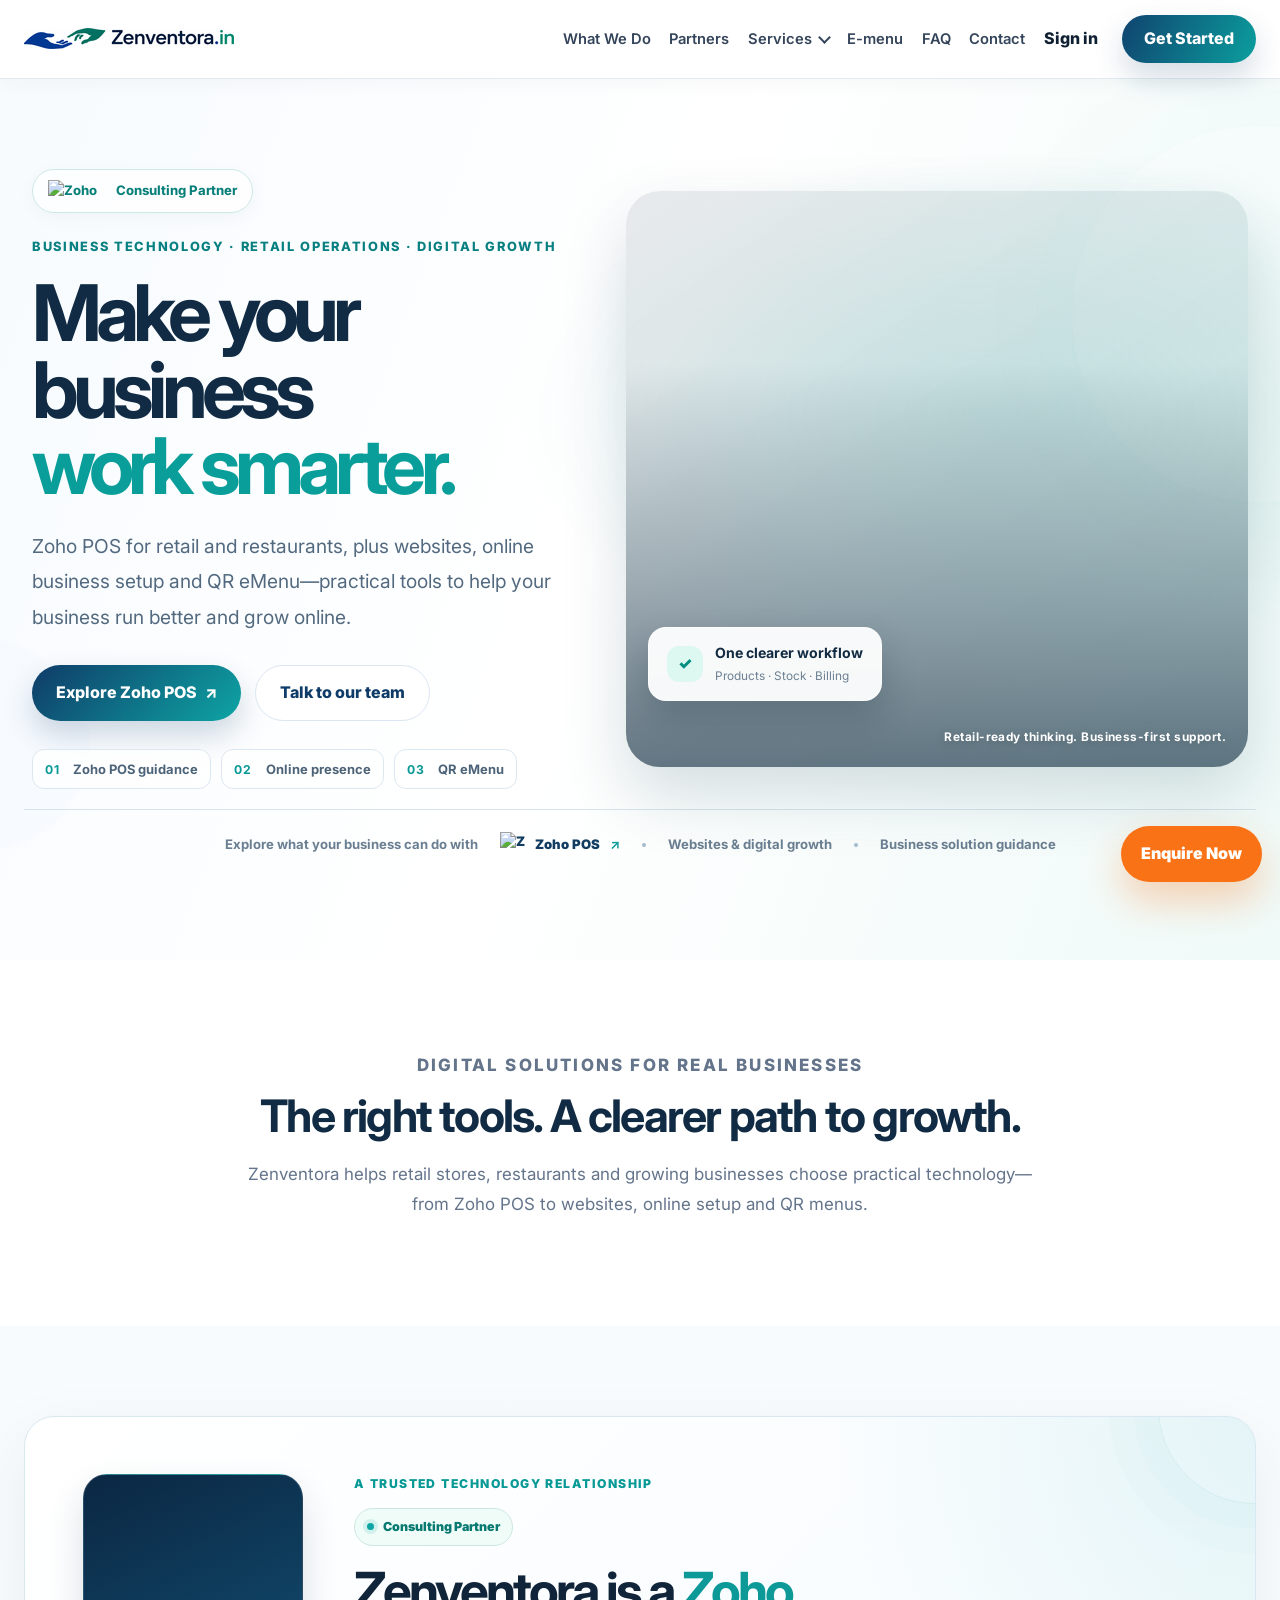
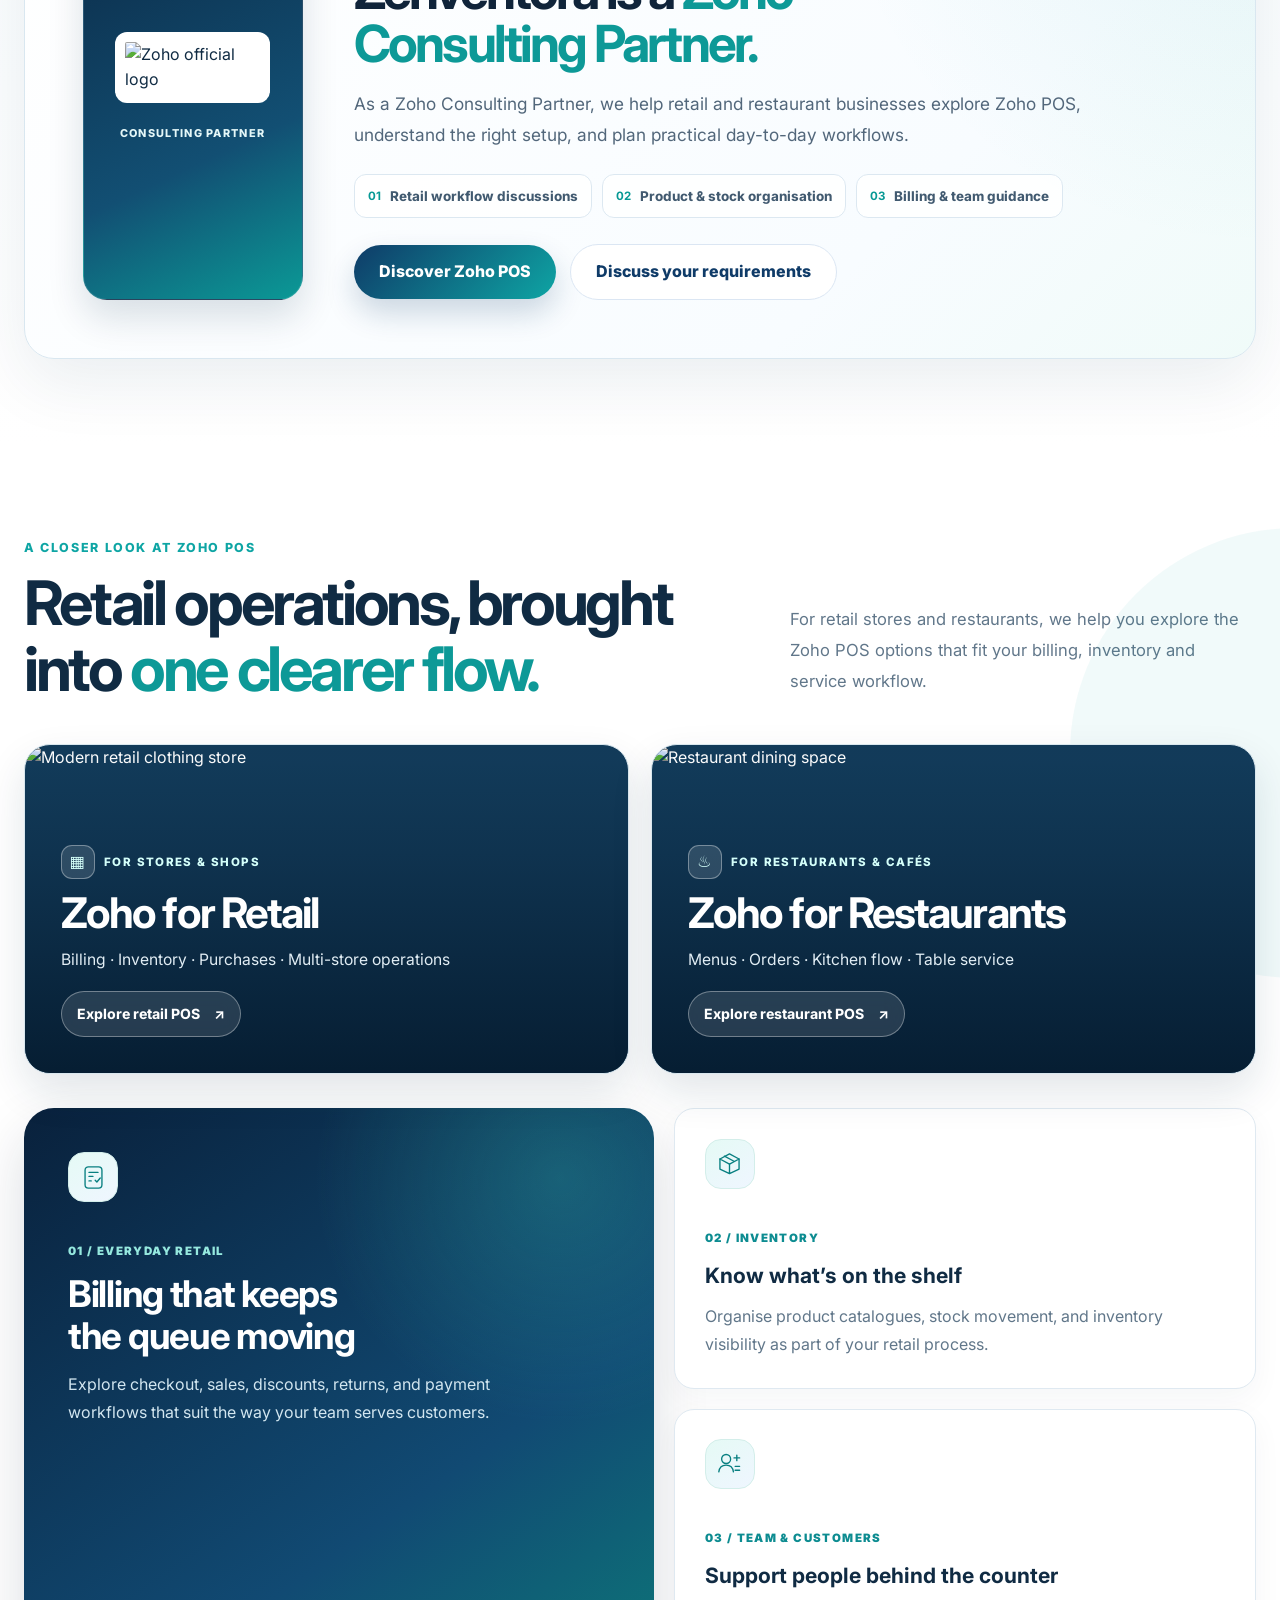
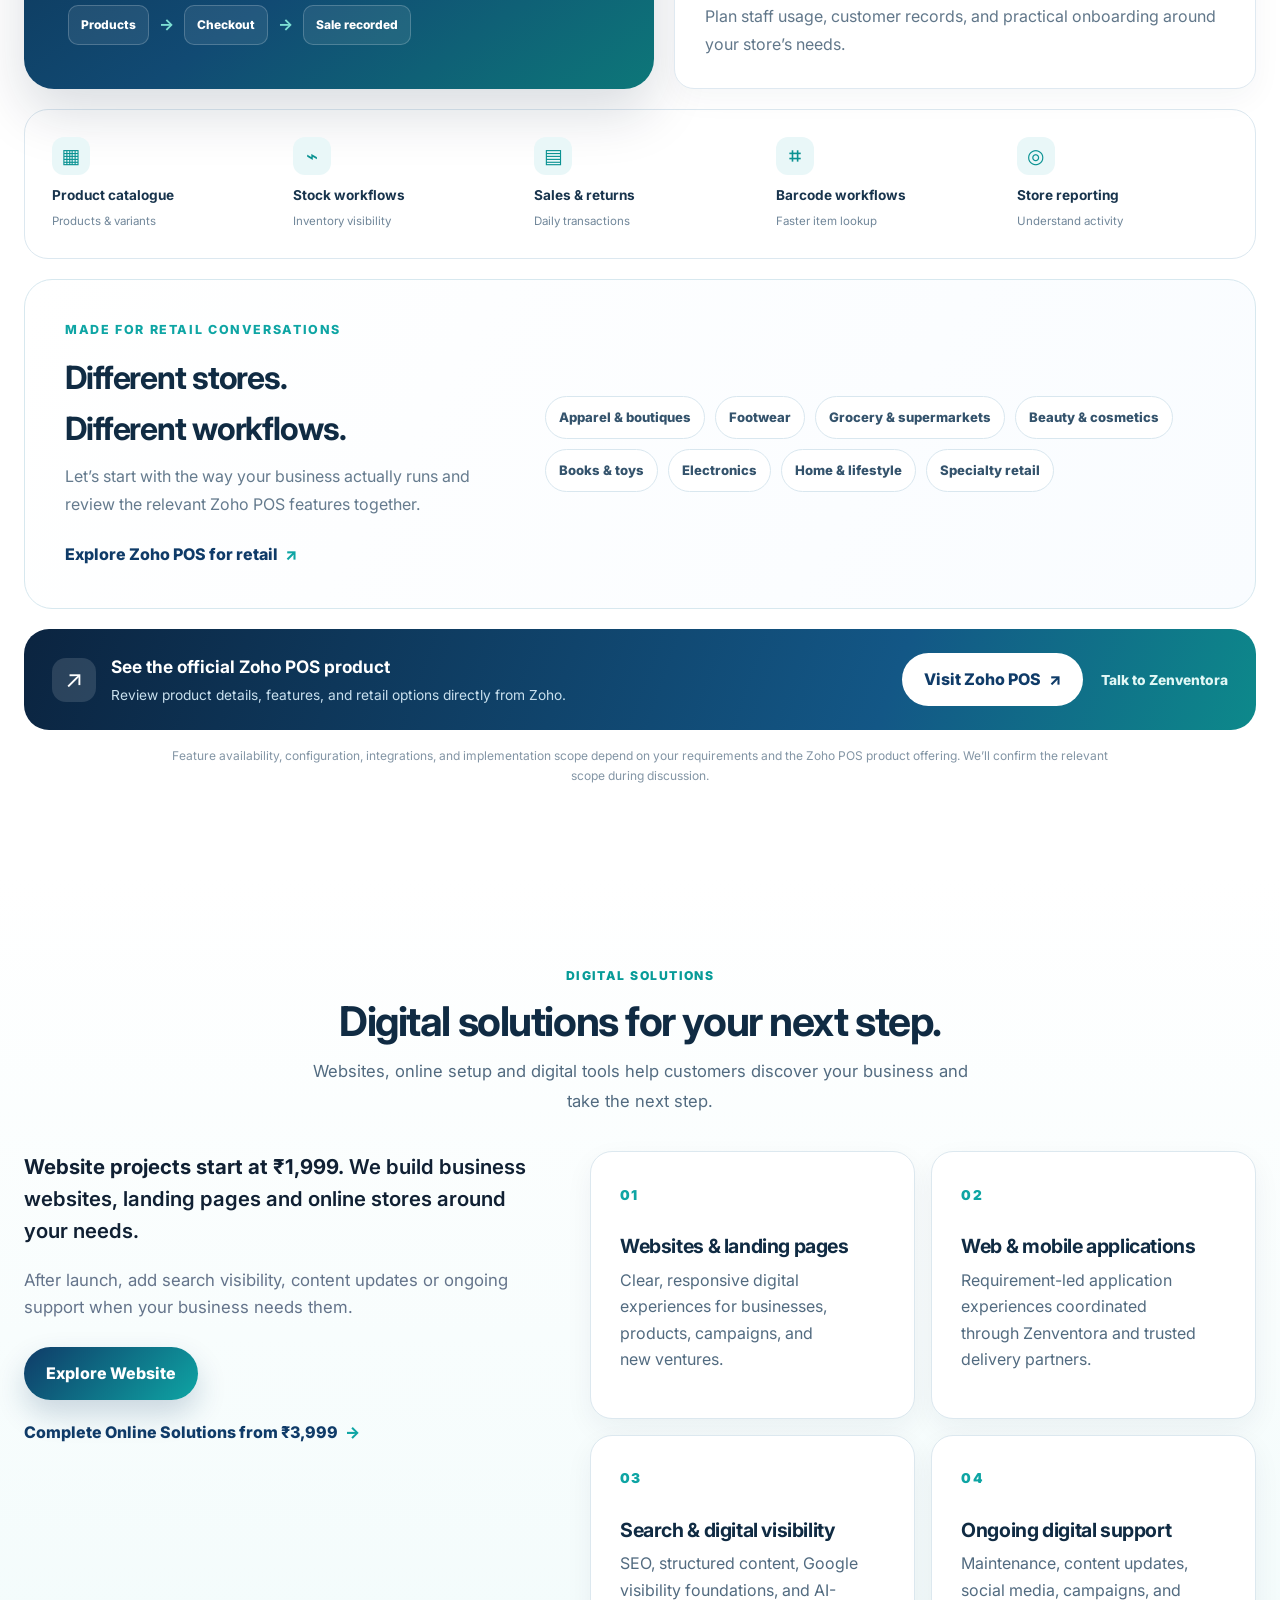
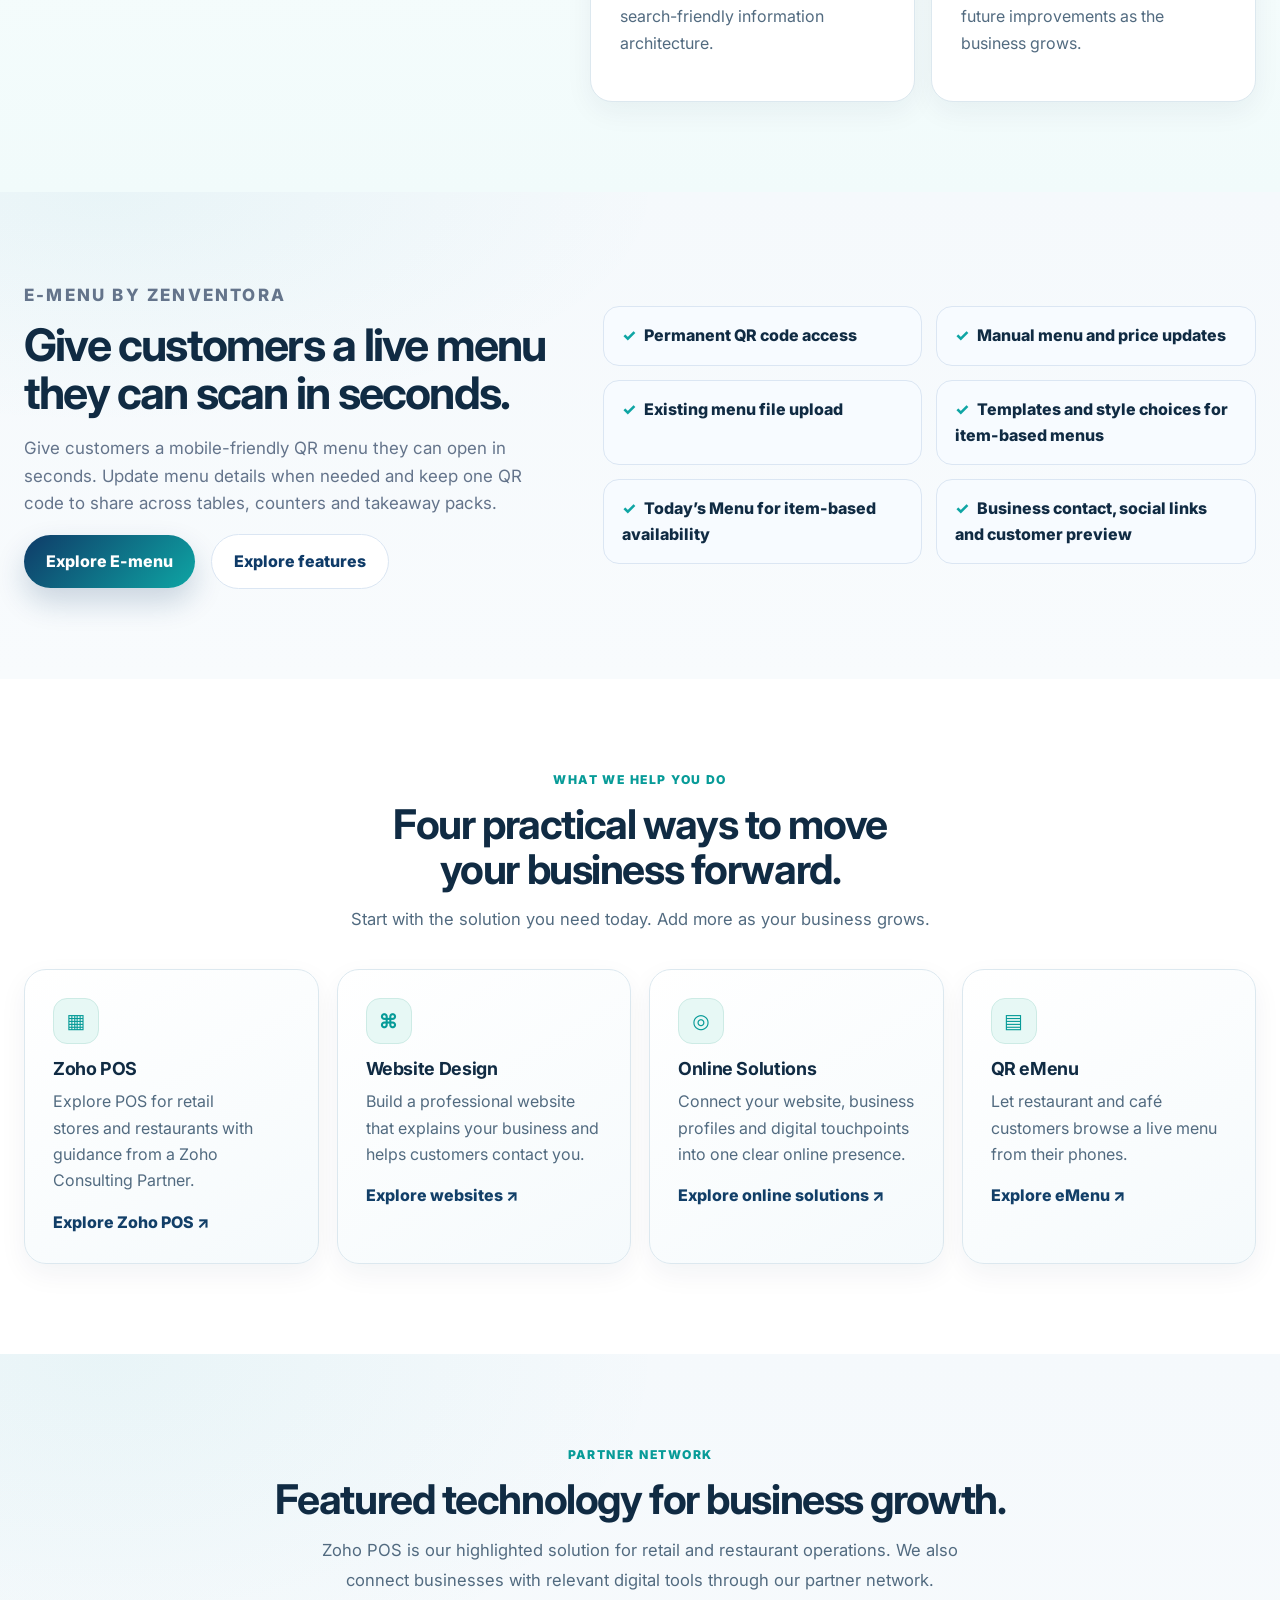
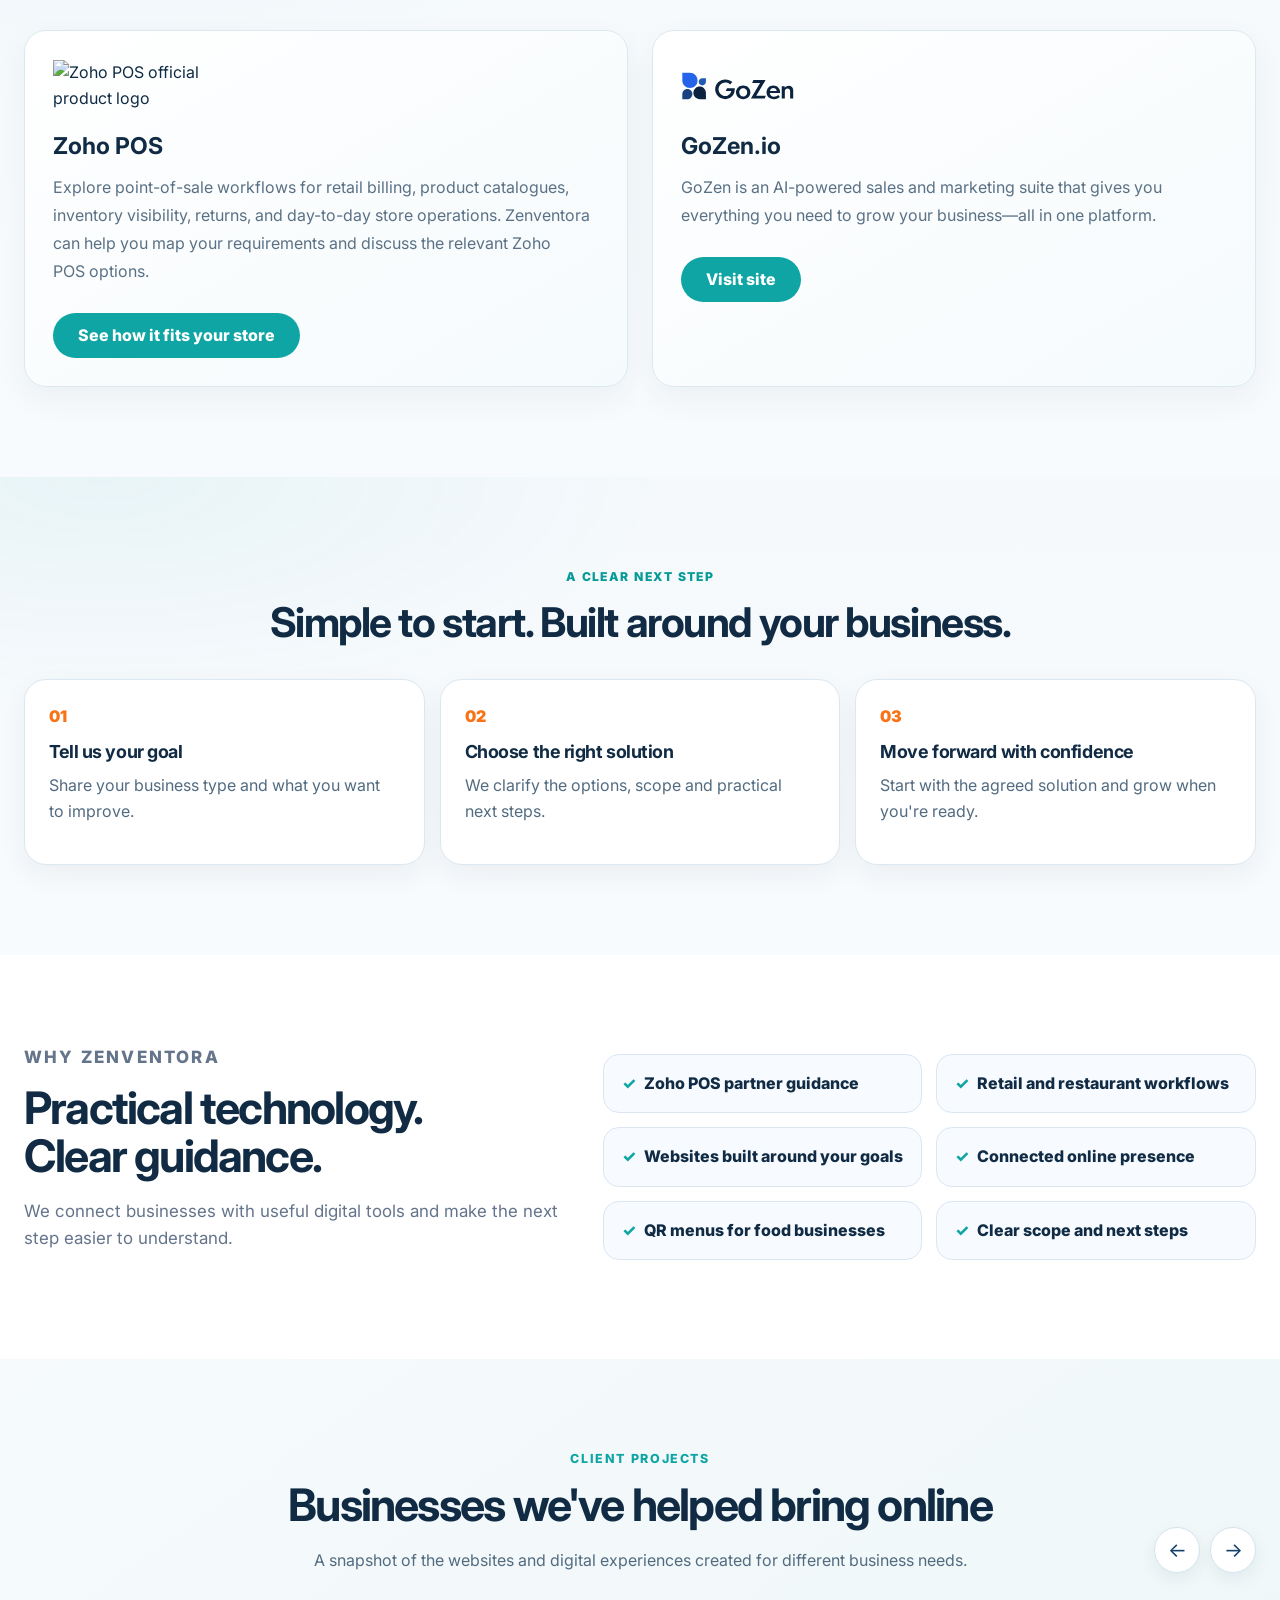
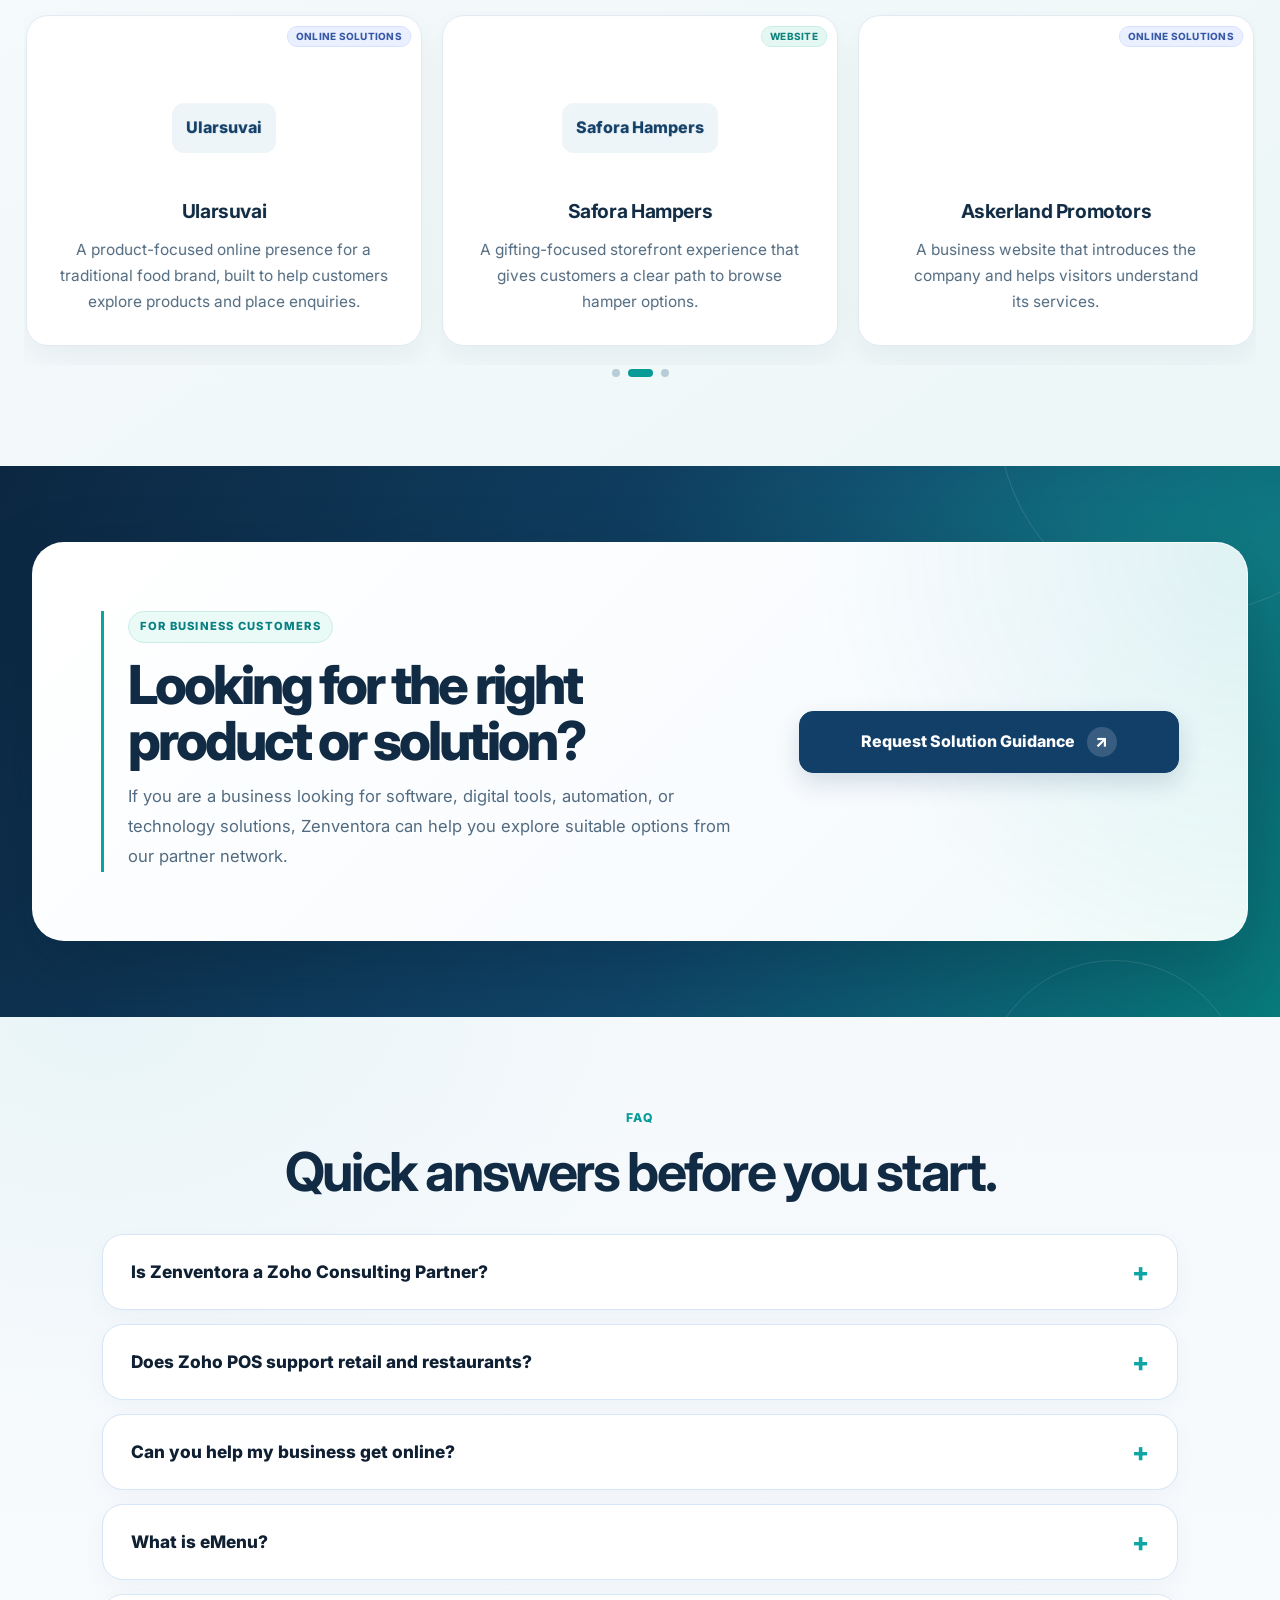
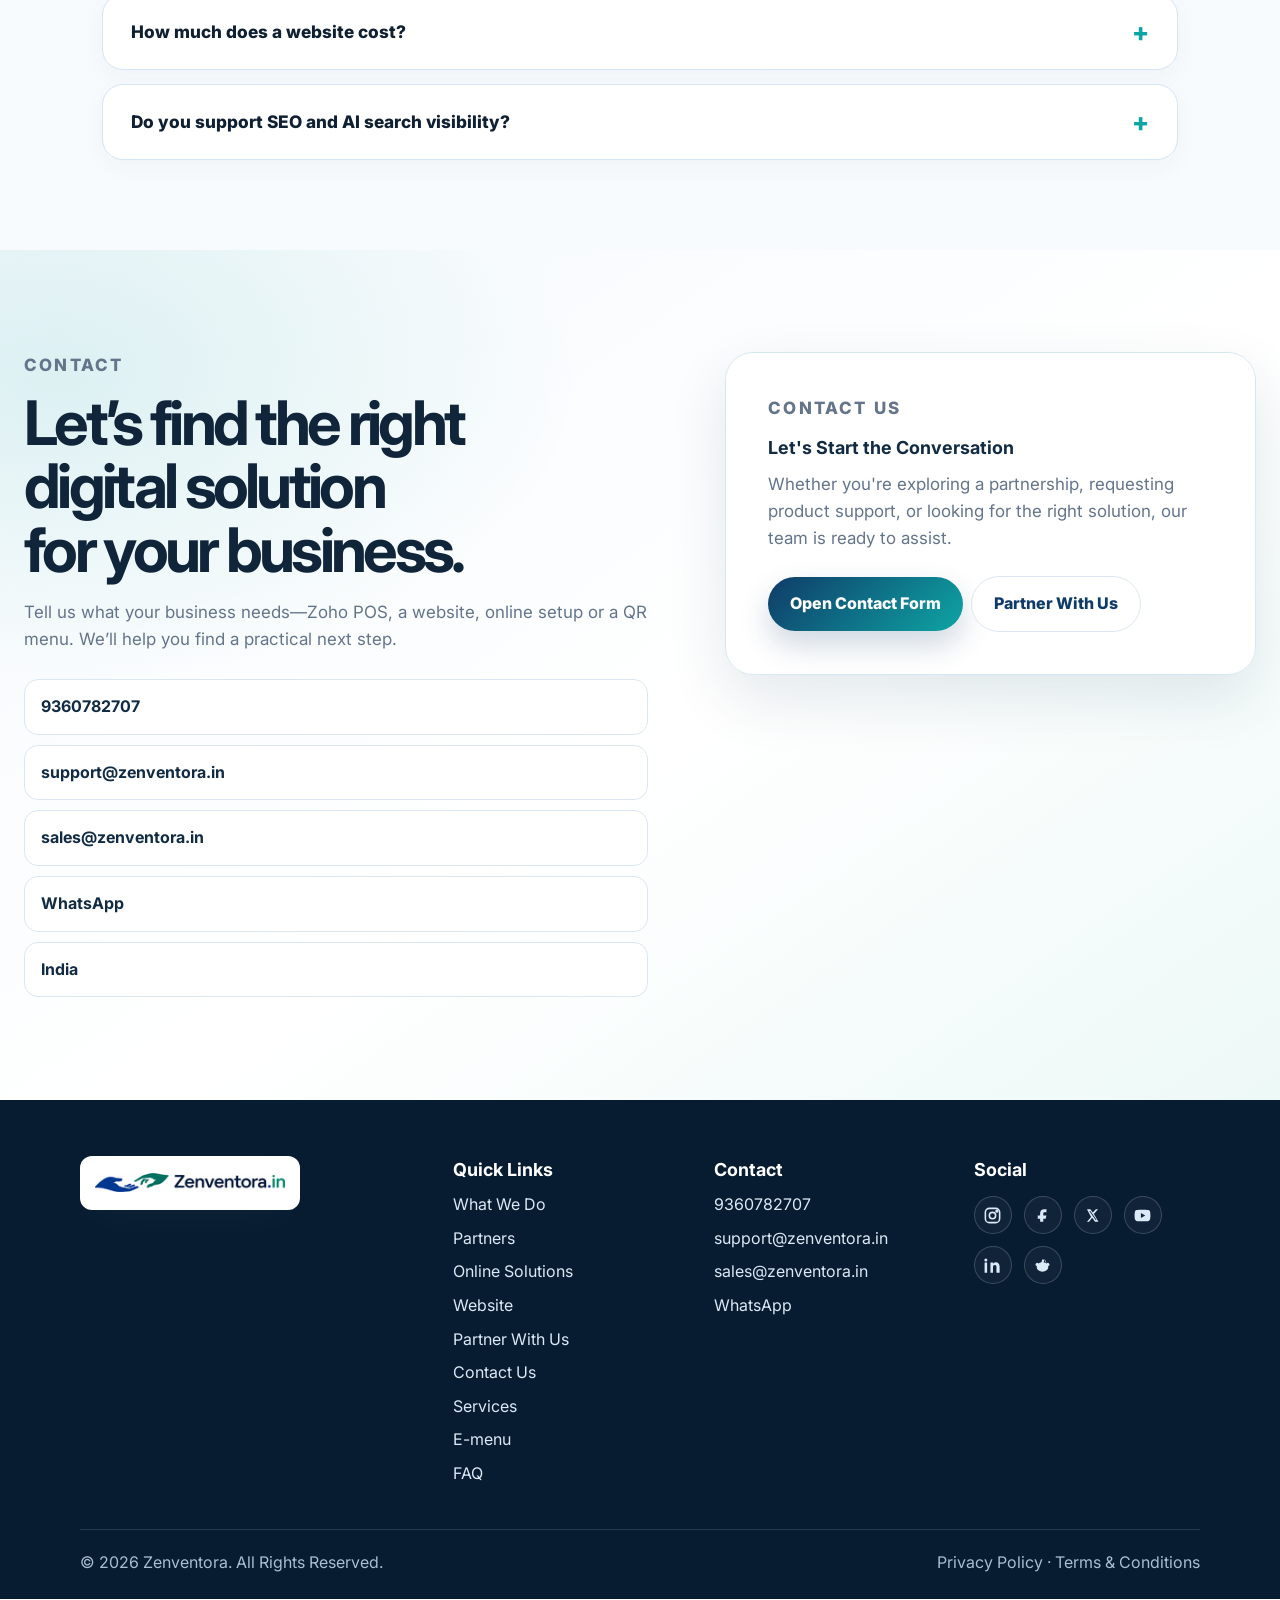
==== commit 4e25bced: "Add eMenu to homepage Services dropdown" ====
--- a/index.html
+++ b/index.html
@@ -164,7 +164,7 @@
       <div id="nav-menu" class="nav-menu" data-nav-menu>
         <a href="#what-we-do">What We Do</a>
         <a href="#partners">Partners</a>
-        <details class="nav-dropdown"><summary>Services</summary><div class="nav-dropdown-menu"><a href="online-solution/">Online Solutions</a><a href="website/">Website</a></div></details>
+        <details class="nav-dropdown"><summary>Services</summary><div class="nav-dropdown-menu"><a href="online-solution/">Online Solutions</a><a href="website/">Website</a><a href="emenu/">eMenu</a></div></details>
         <a href="emenu/">E-menu</a>
         <a href="#faq">FAQ</a>
         <a href="#contact">Contact</a>
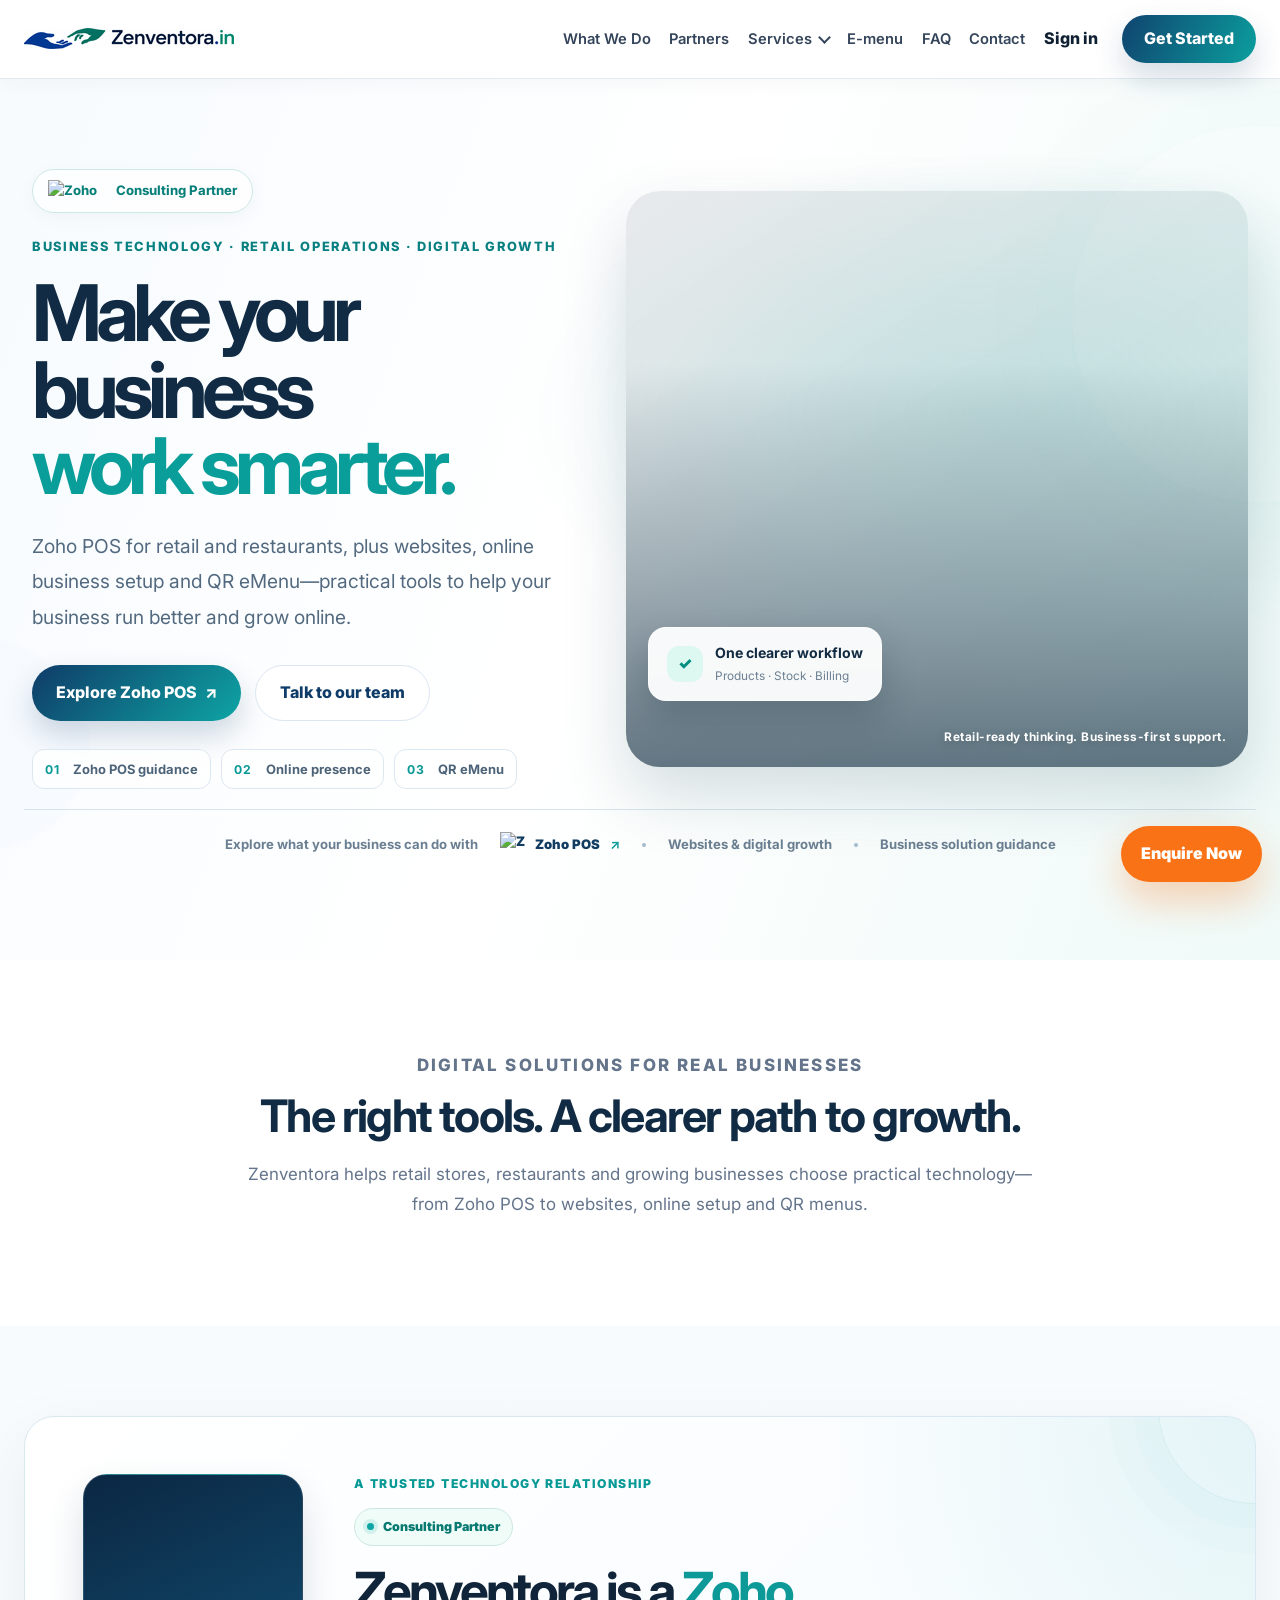
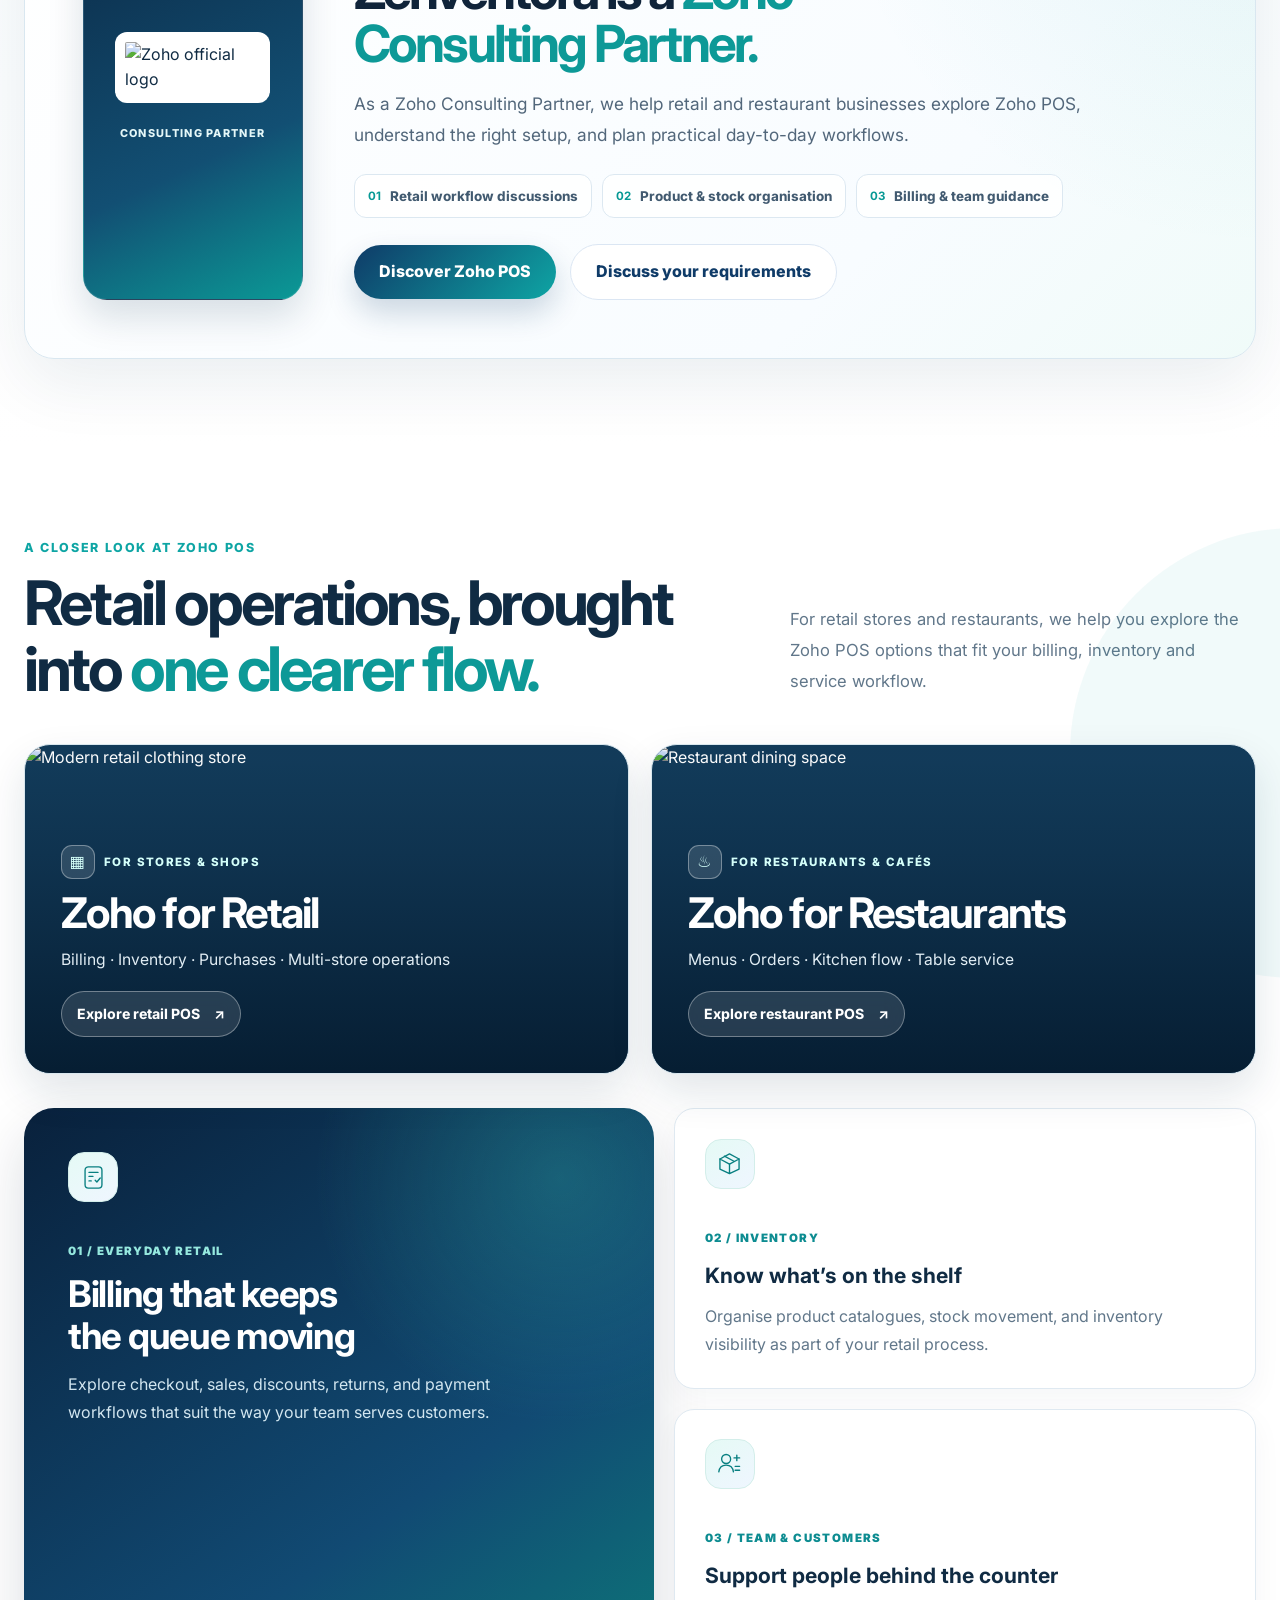
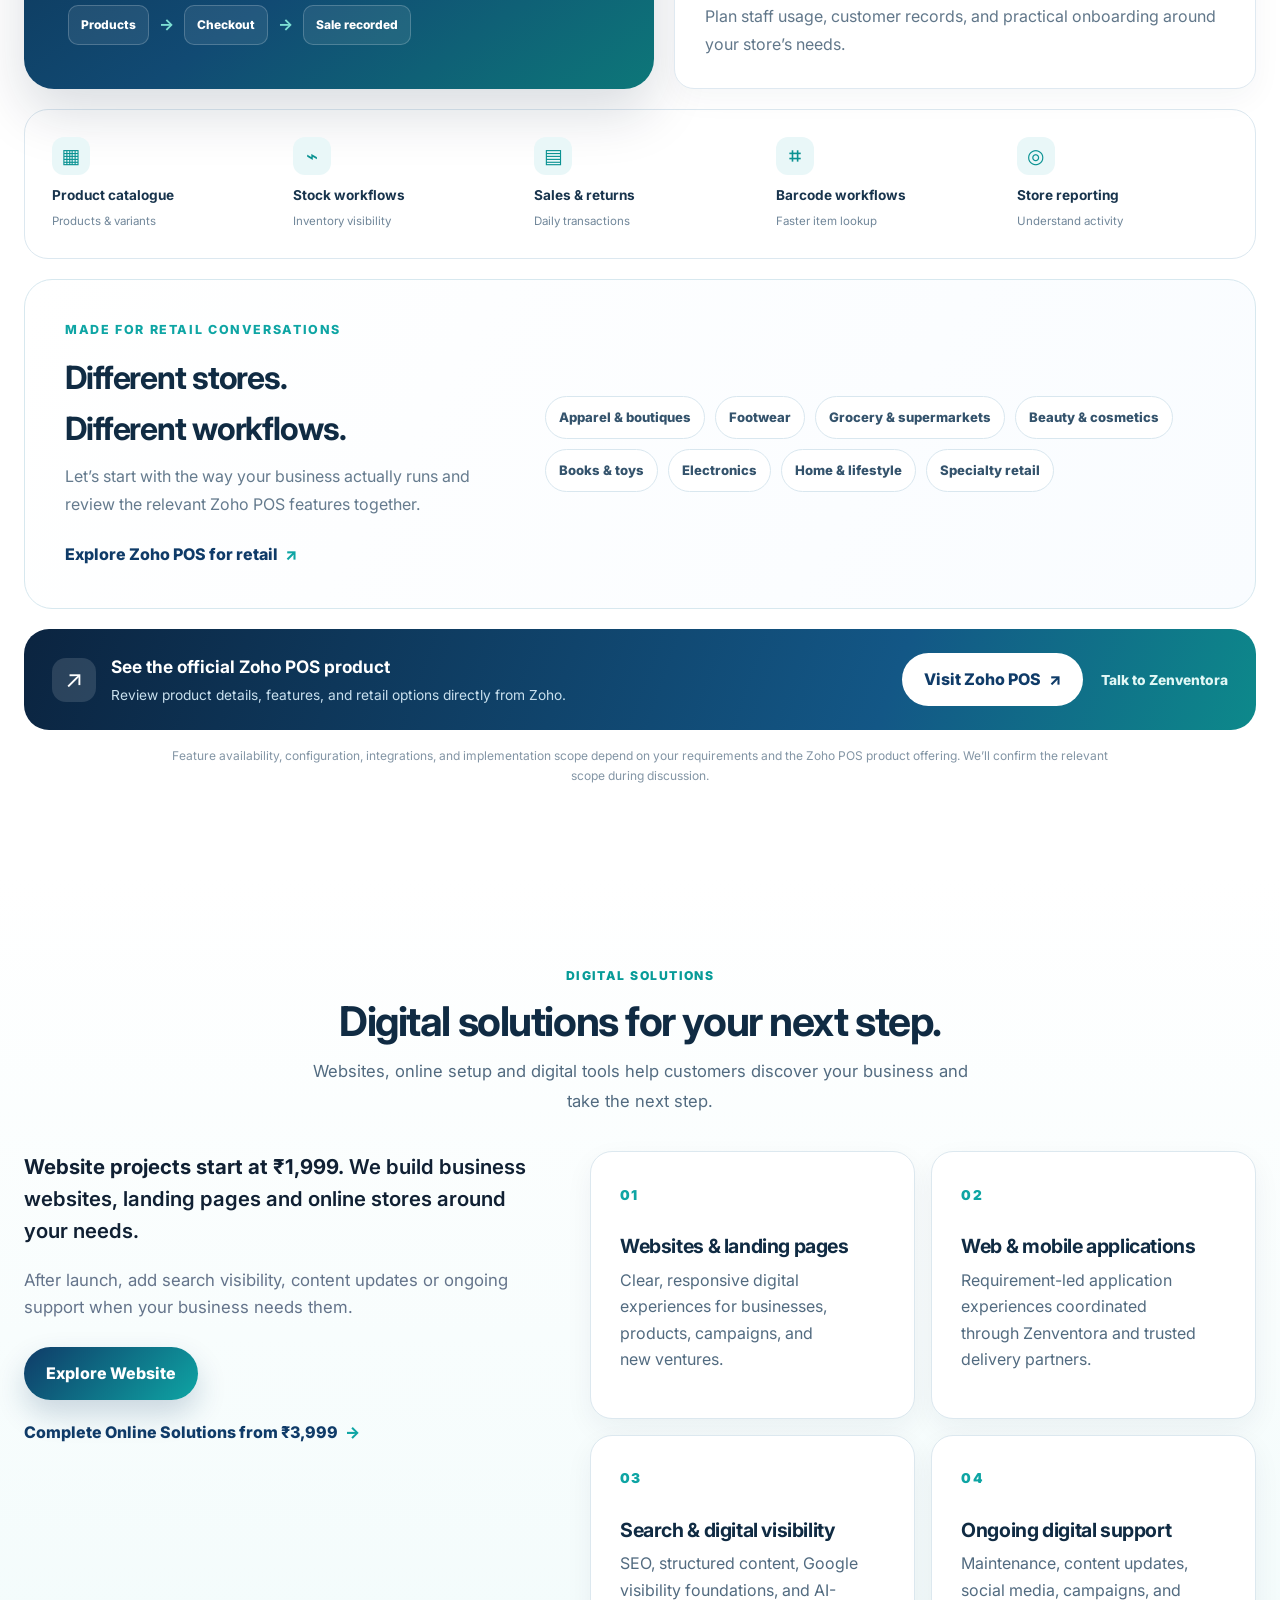
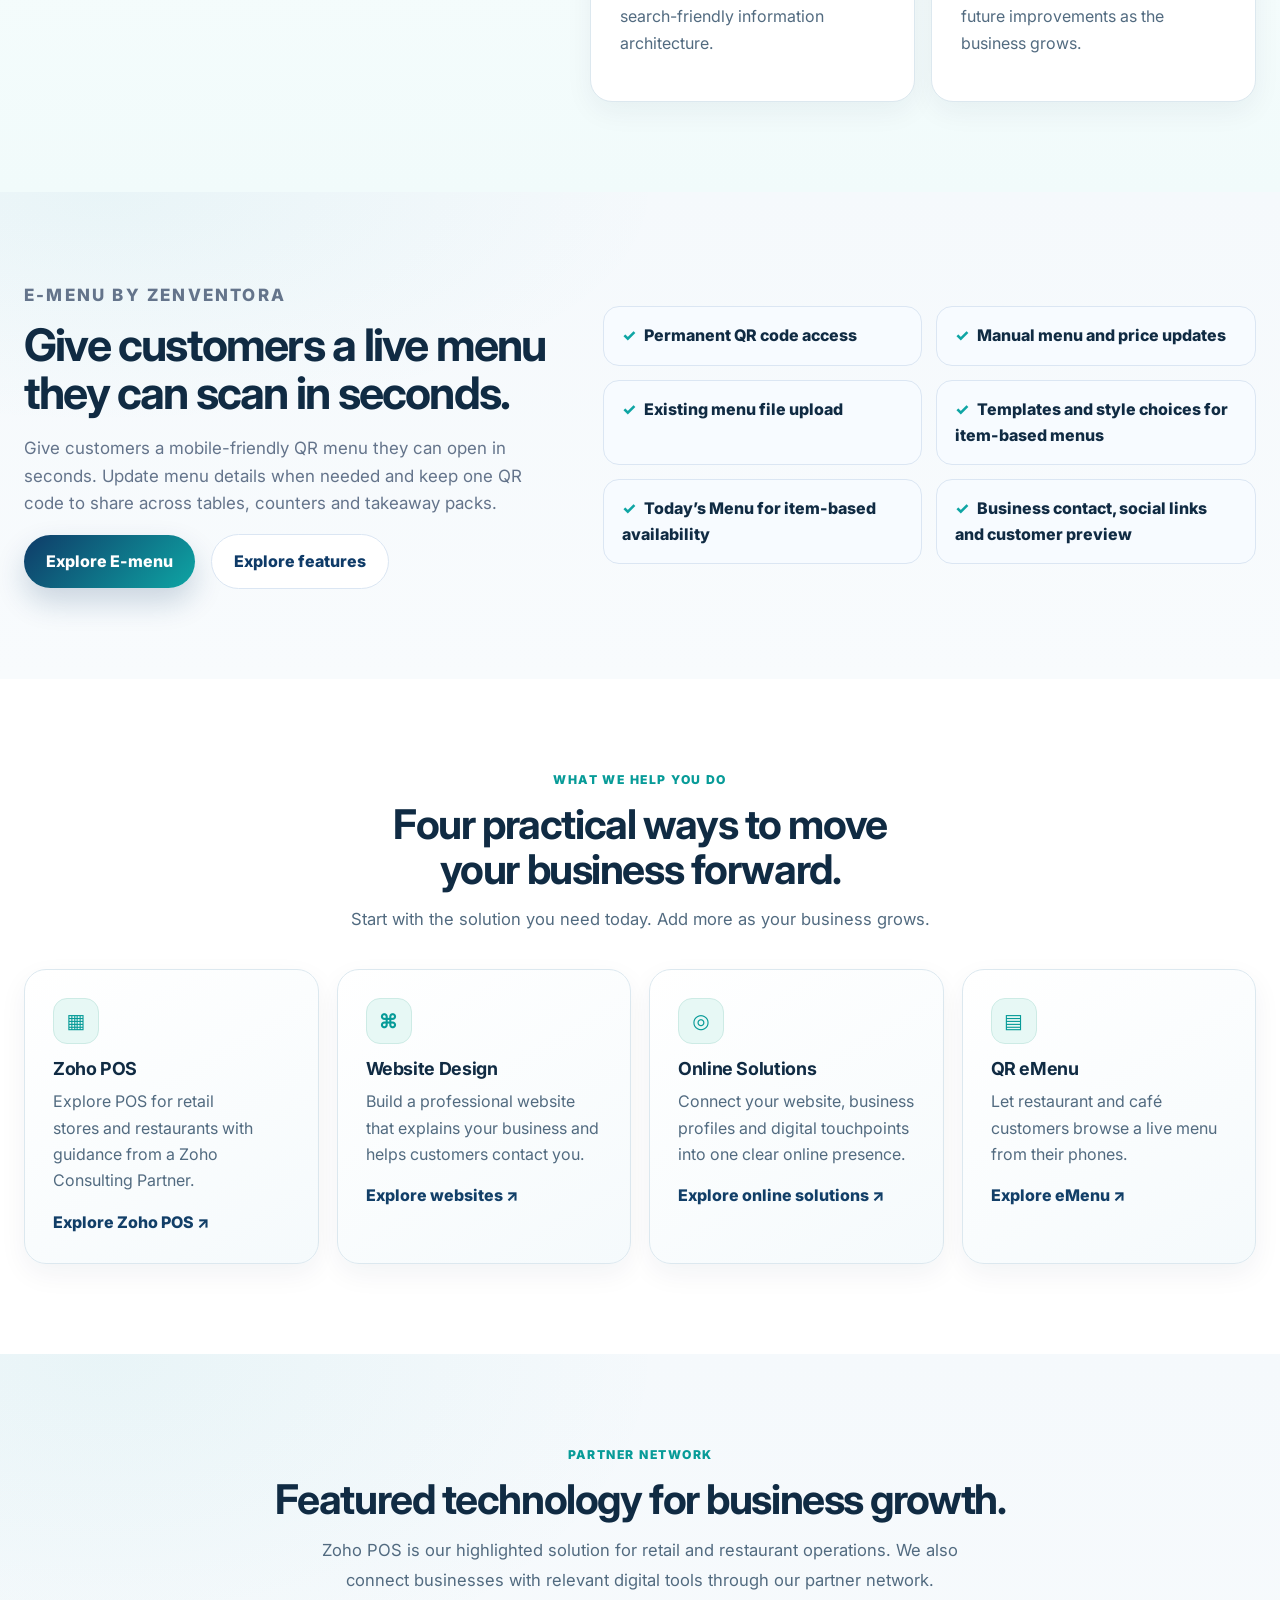
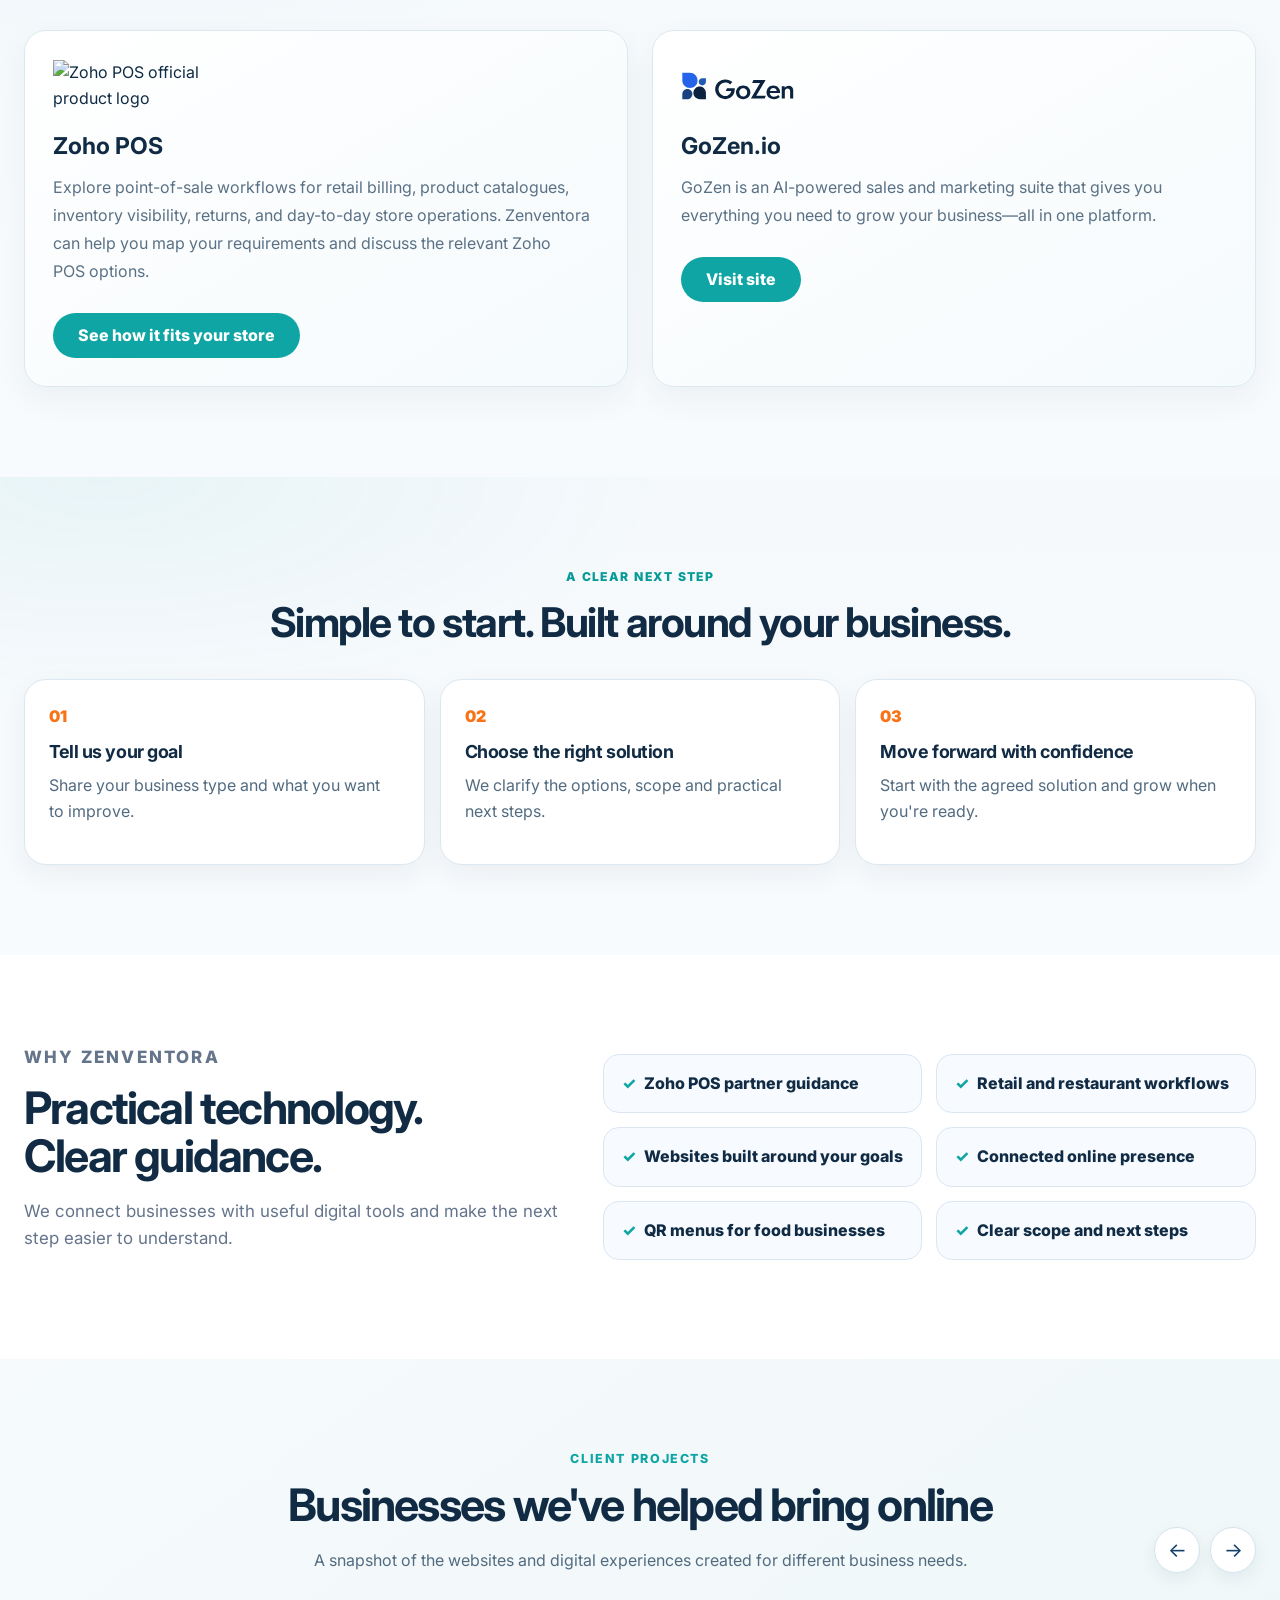
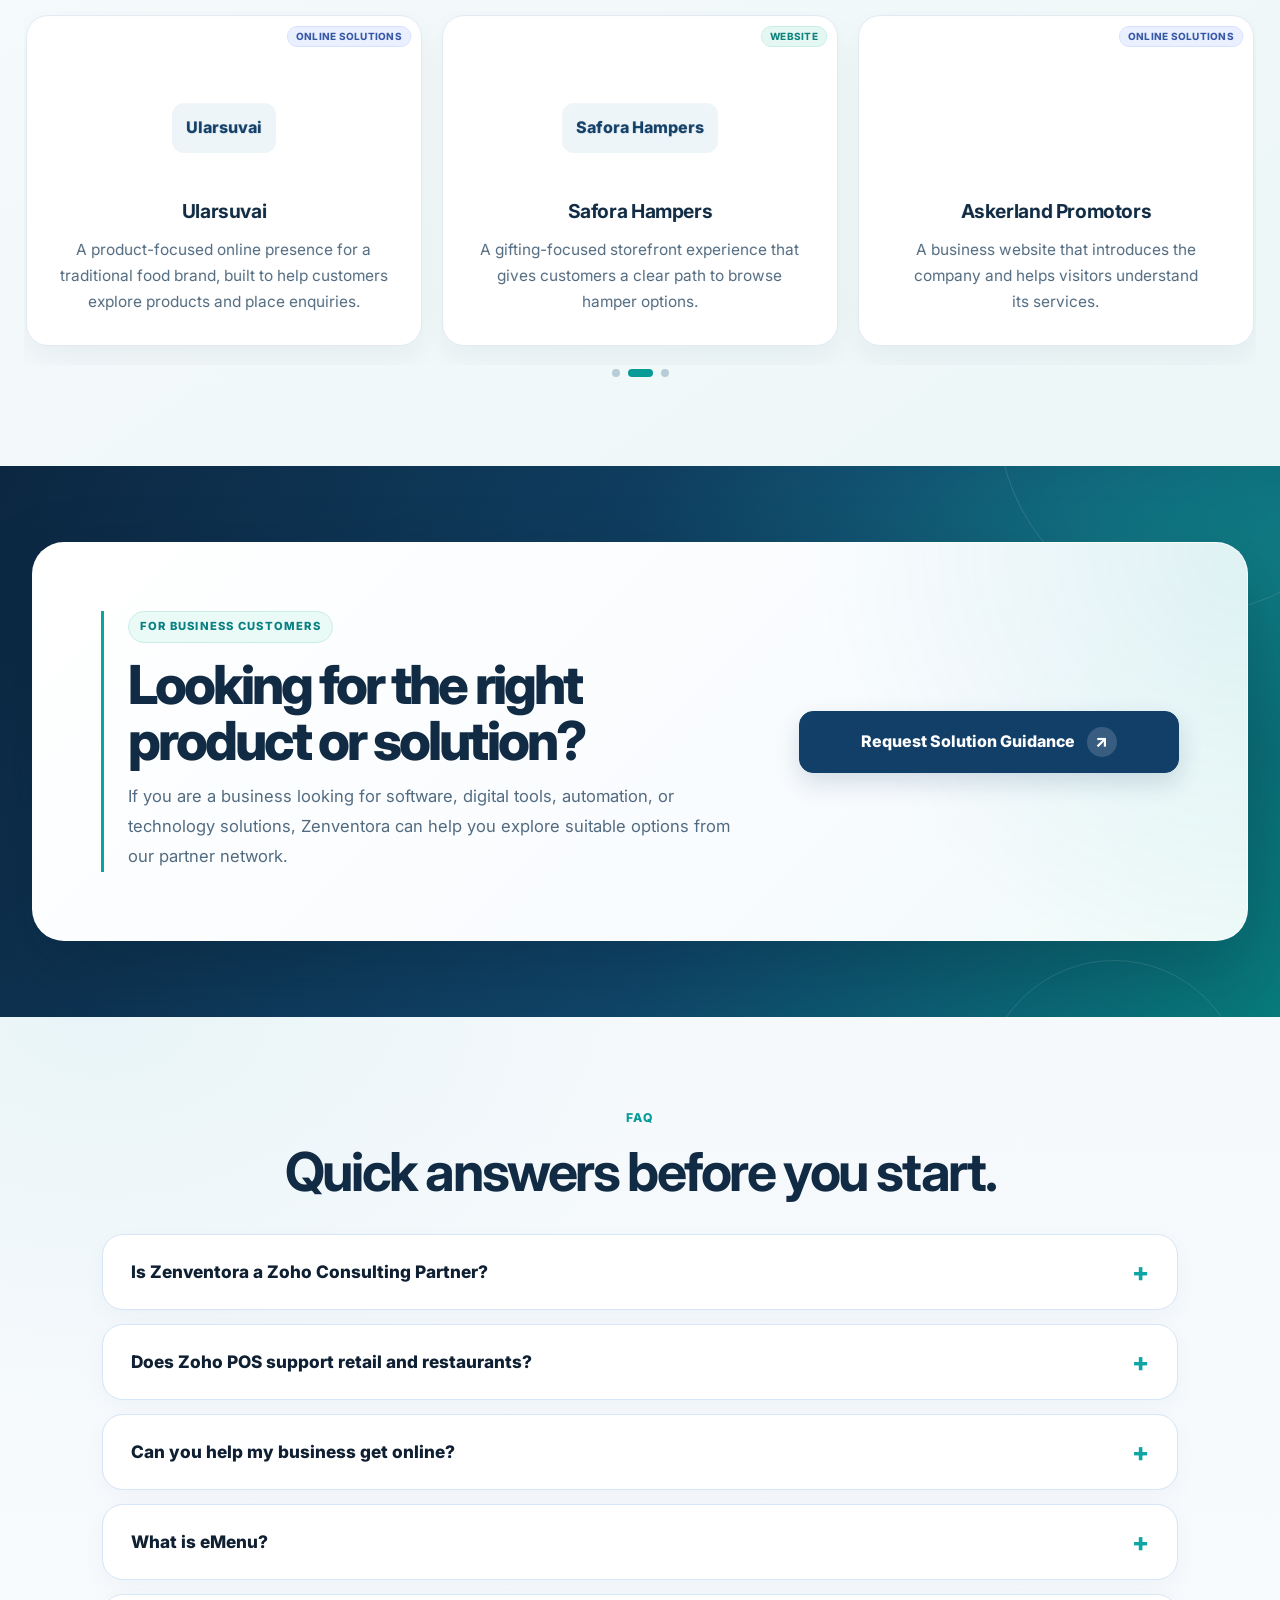
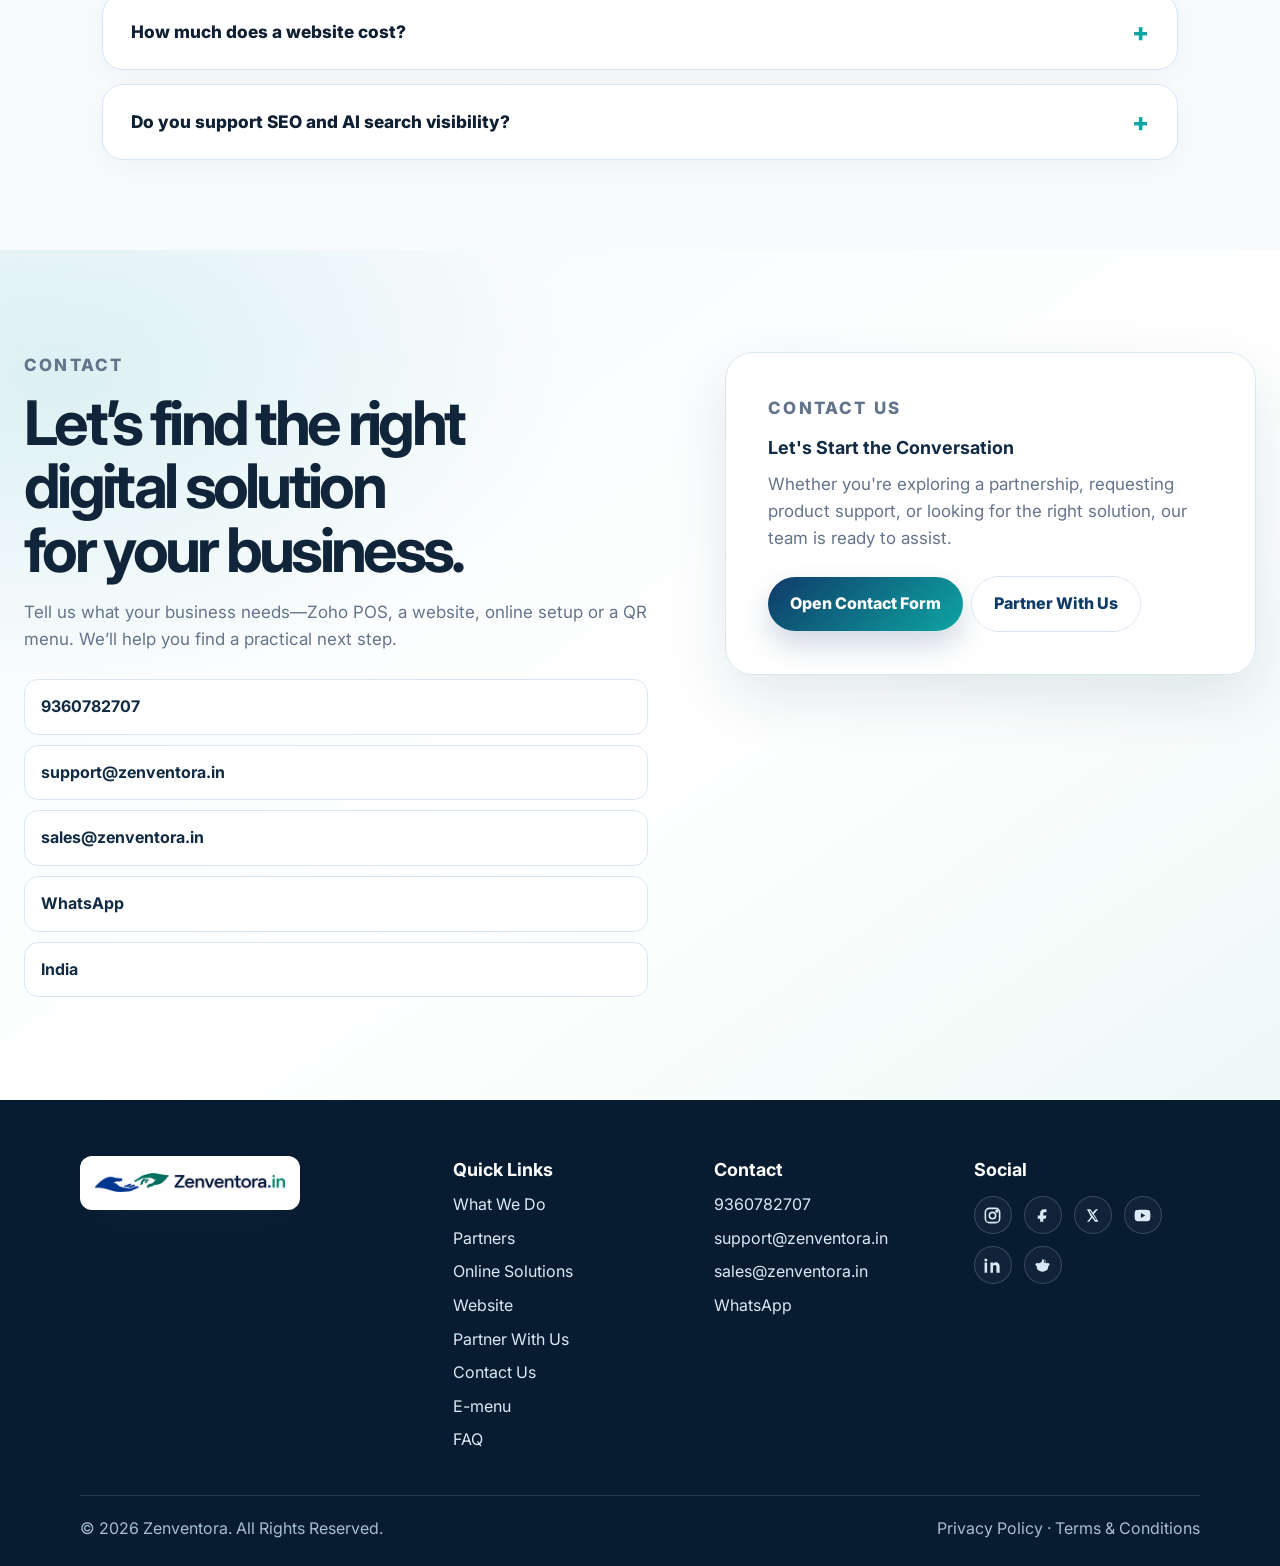
==== commit cab7639e: "Polish preview forms and standardize Services navigation" ====
--- a/index.html
+++ b/index.html
@@ -164,7 +164,7 @@
       <div id="nav-menu" class="nav-menu" data-nav-menu>
         <a href="#what-we-do">What We Do</a>
         <a href="#partners">Partners</a>
-        <details class="nav-dropdown"><summary>Services</summary><div class="nav-dropdown-menu"><a href="online-solution/">Online Solutions</a><a href="website/">Website</a><a href="emenu/">eMenu</a></div></details>
+        <details class="nav-dropdown"><summary>Services</summary><div class="nav-dropdown-menu"><a href="online-solution/">Online Solutions</a><a href="online-solution/#business-email">Email</a><a href="website/">Website</a></div></details>
         <a href="emenu/">E-menu</a>
         <a href="#faq">FAQ</a>
         <a href="#contact">Contact</a>
@@ -385,7 +385,7 @@
   <footer class="site-footer">
     <div class="container footer-grid">
       <div><a class="brand footer-brand" href="#home"><img class="brand-logo" src="assets/zenventora-logo.svg" alt="Official Zenventora logo" itemprop="logo" /></a></div>
-      <div><h3>Quick Links</h3><a href="#what-we-do">What We Do</a><a href="#partners">Partners</a><a href="online-solution/">Online Solutions</a><a href="website/">Website</a><a href="partner-with-us.html">Partner With Us</a><a href="contact.html">Contact Us</a><a href="#services">Services</a><a href="emenu/">E-menu</a><a href="#faq">FAQ</a></div>
+      <div><h3>Quick Links</h3><a href="#what-we-do">What We Do</a><a href="#partners">Partners</a><a href="online-solution/">Online Solutions</a><a href="website/">Website</a><a href="partner-with-us.html">Partner With Us</a><a href="contact.html">Contact Us</a><a href="emenu/">E-menu</a><a href="#faq">FAQ</a></div>
       <div><h3>Contact</h3><a href="tel:+919360782707">9360782707</a><a href="mailto:support@zenventora.in">support@zenventora.in</a><a href="mailto:sales@zenventora.in">sales@zenventora.in</a><a href="https://wa.me/919360782707" target="_blank" rel="noopener">WhatsApp</a></div><div class="footer-social-section"><h3>Social</h3><div class="footer-social" aria-label="ZenVentora social media">
 <a class="footer-social-link" href="https://www.instagram.com/zenventora/" target="_blank" rel="noopener" aria-label="Instagram" title="Instagram"><svg viewBox="0 0 24 24"><rect x="3" y="3" width="18" height="18" rx="5"></rect><circle cx="12" cy="12" r="4"></circle><circle cx="17.5" cy="6.5" r="1"></circle></svg></a>
 <a class="footer-social-link" href="https://www.facebook.com/profile.php?id=61591519560721" target="_blank" rel="noopener" aria-label="Facebook" title="Facebook"><svg viewBox="0 0 24 24"><path d="M14 8h3V4h-3c-3 0-5 2-5 5v3H6v4h3v4h4v-4h3l1-4h-4V9c0-.7.3-1 1-1Z"></path></svg></a>
@@ -442,5 +442,5 @@
  });
 })();
 </script>
-  <script type="module" src="zenventora.js?v=master-20261112-accessnow2"></script>\n</body>
+  <script type="module" src="zenventora.js?v=master-20261112-accessnow2"></script></body>
 </html>
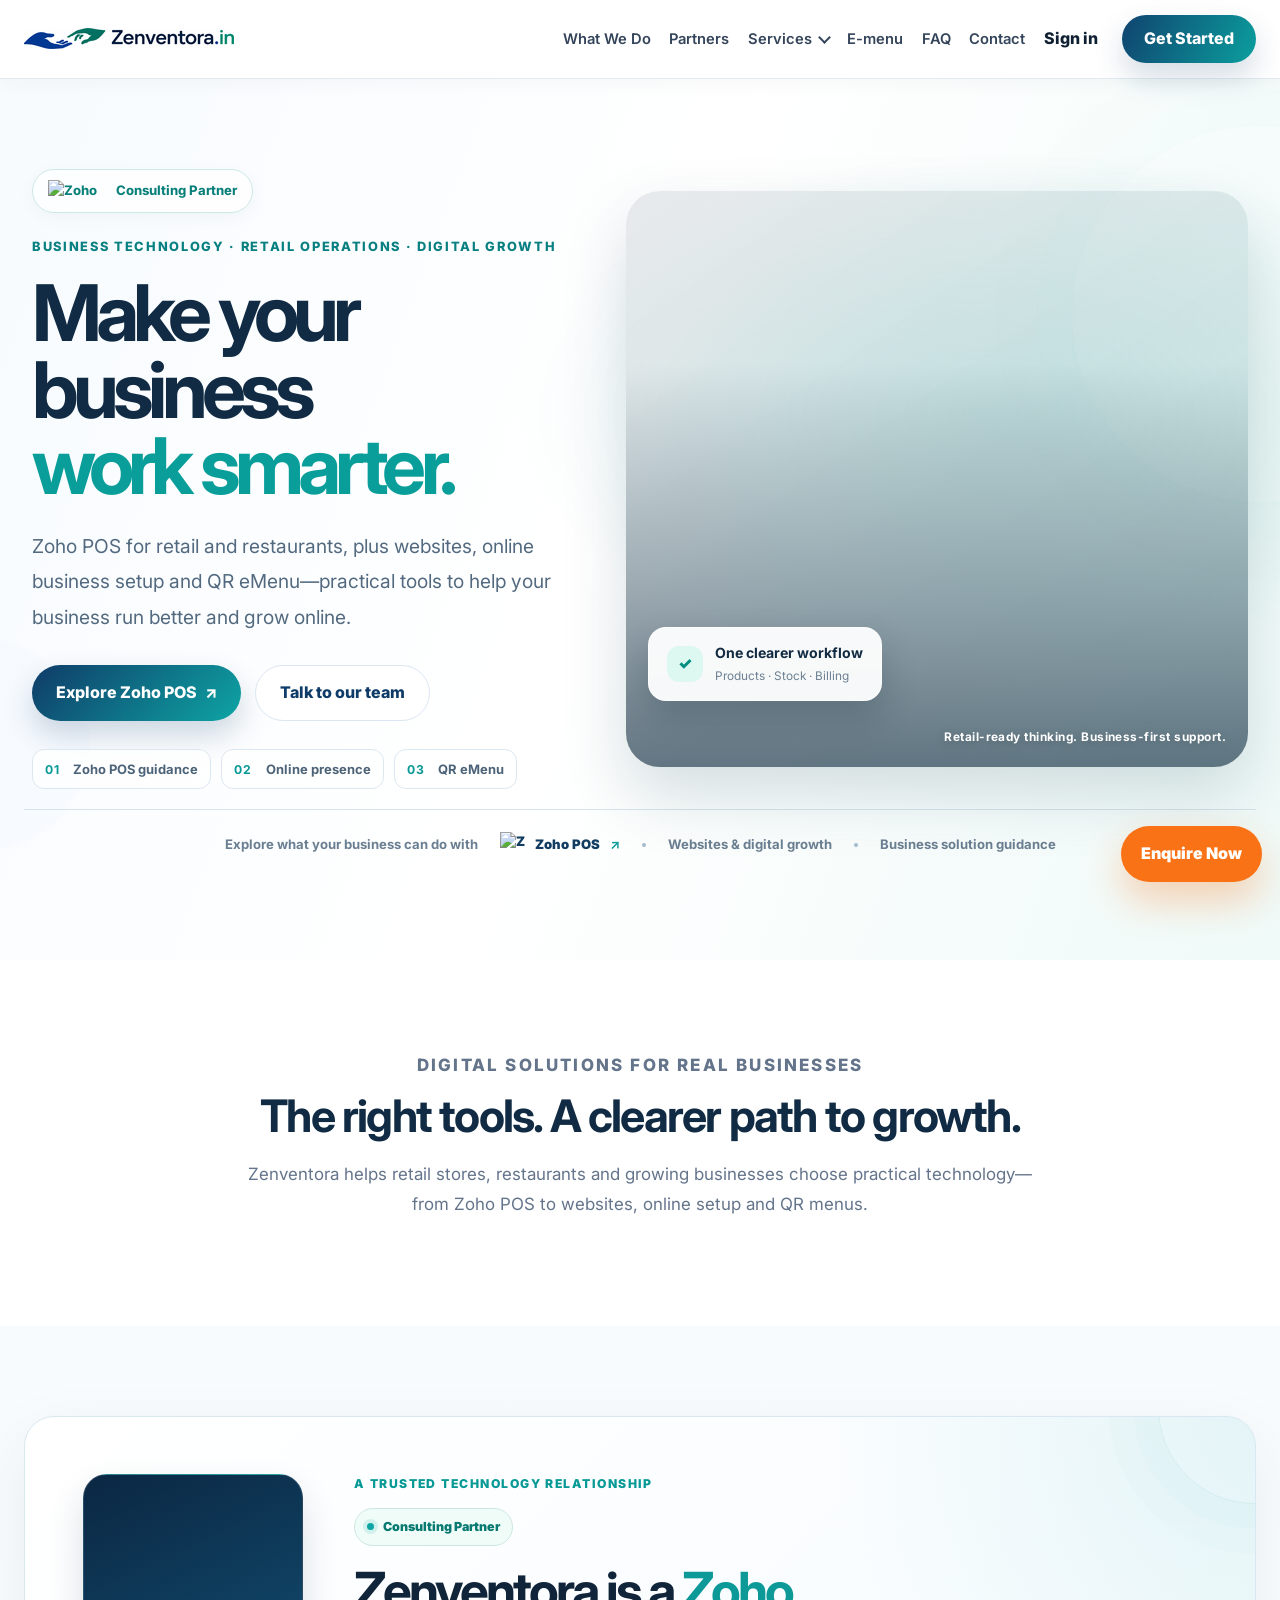
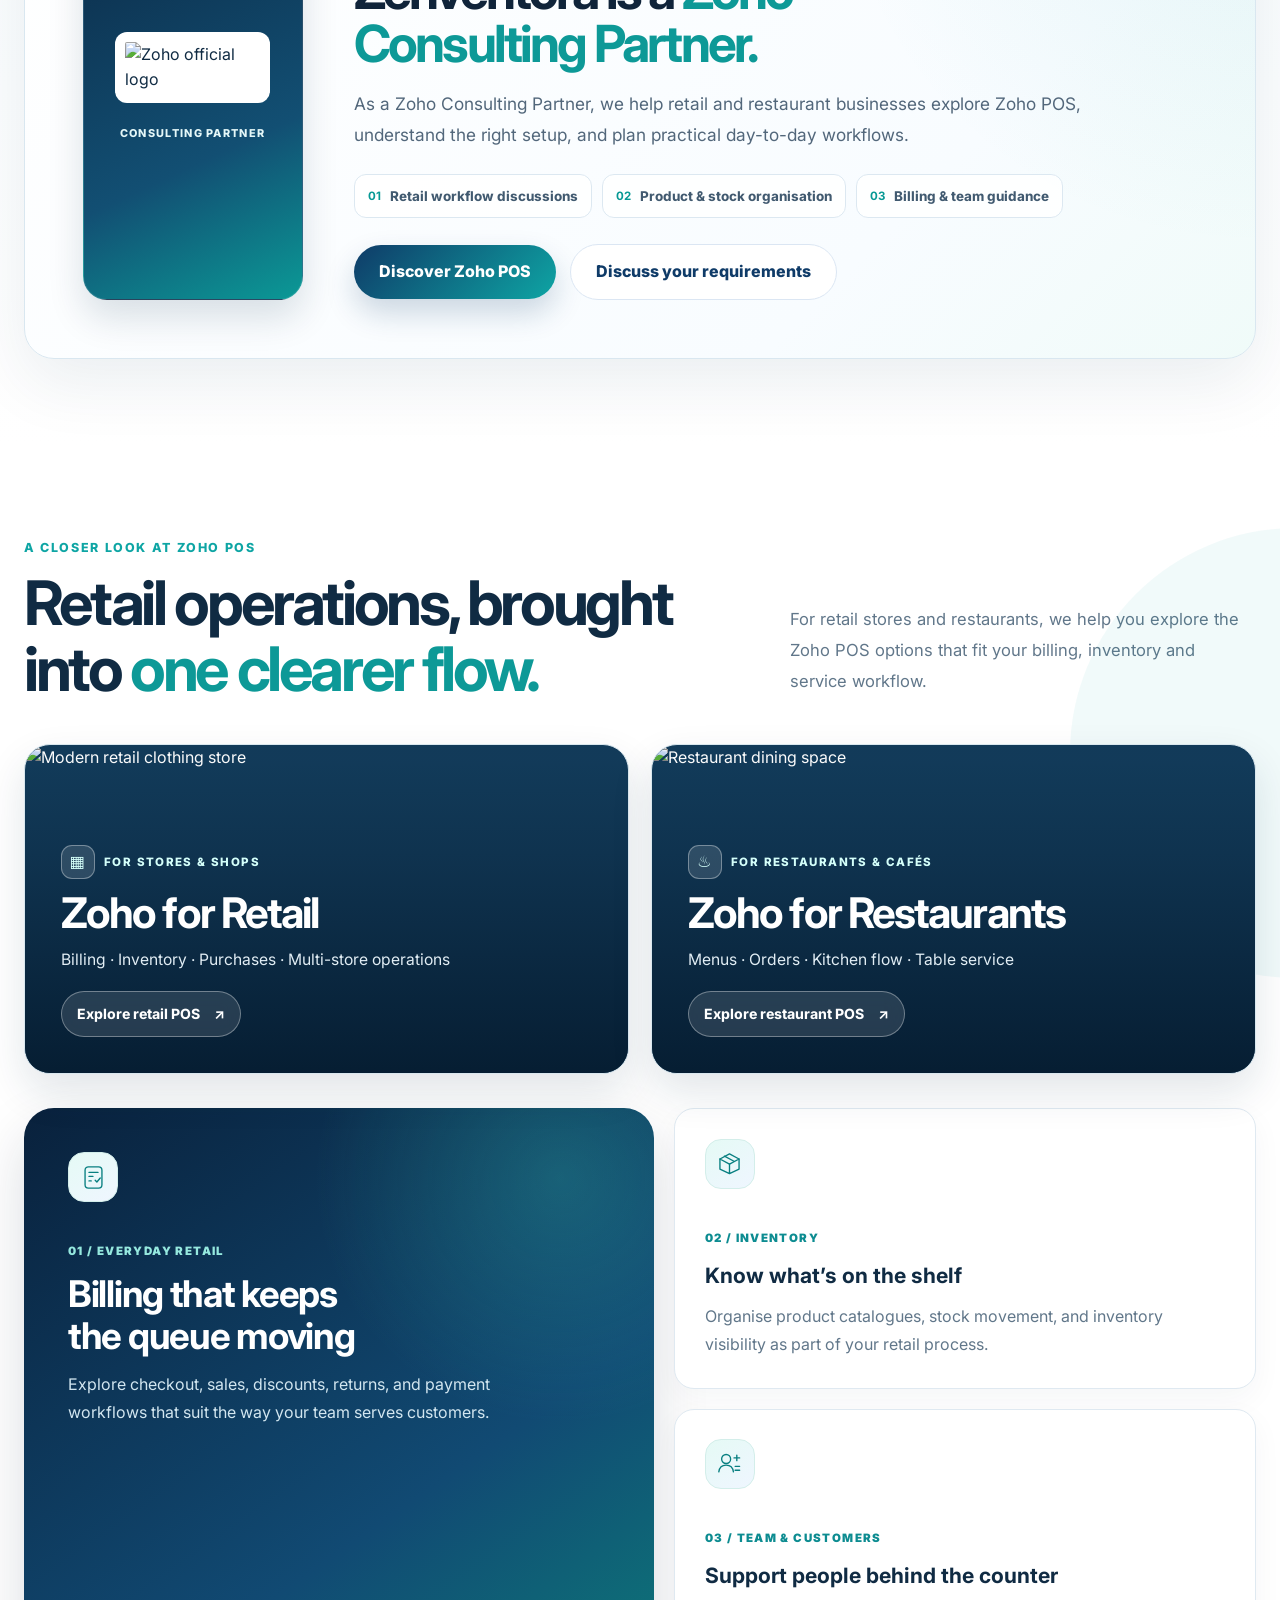
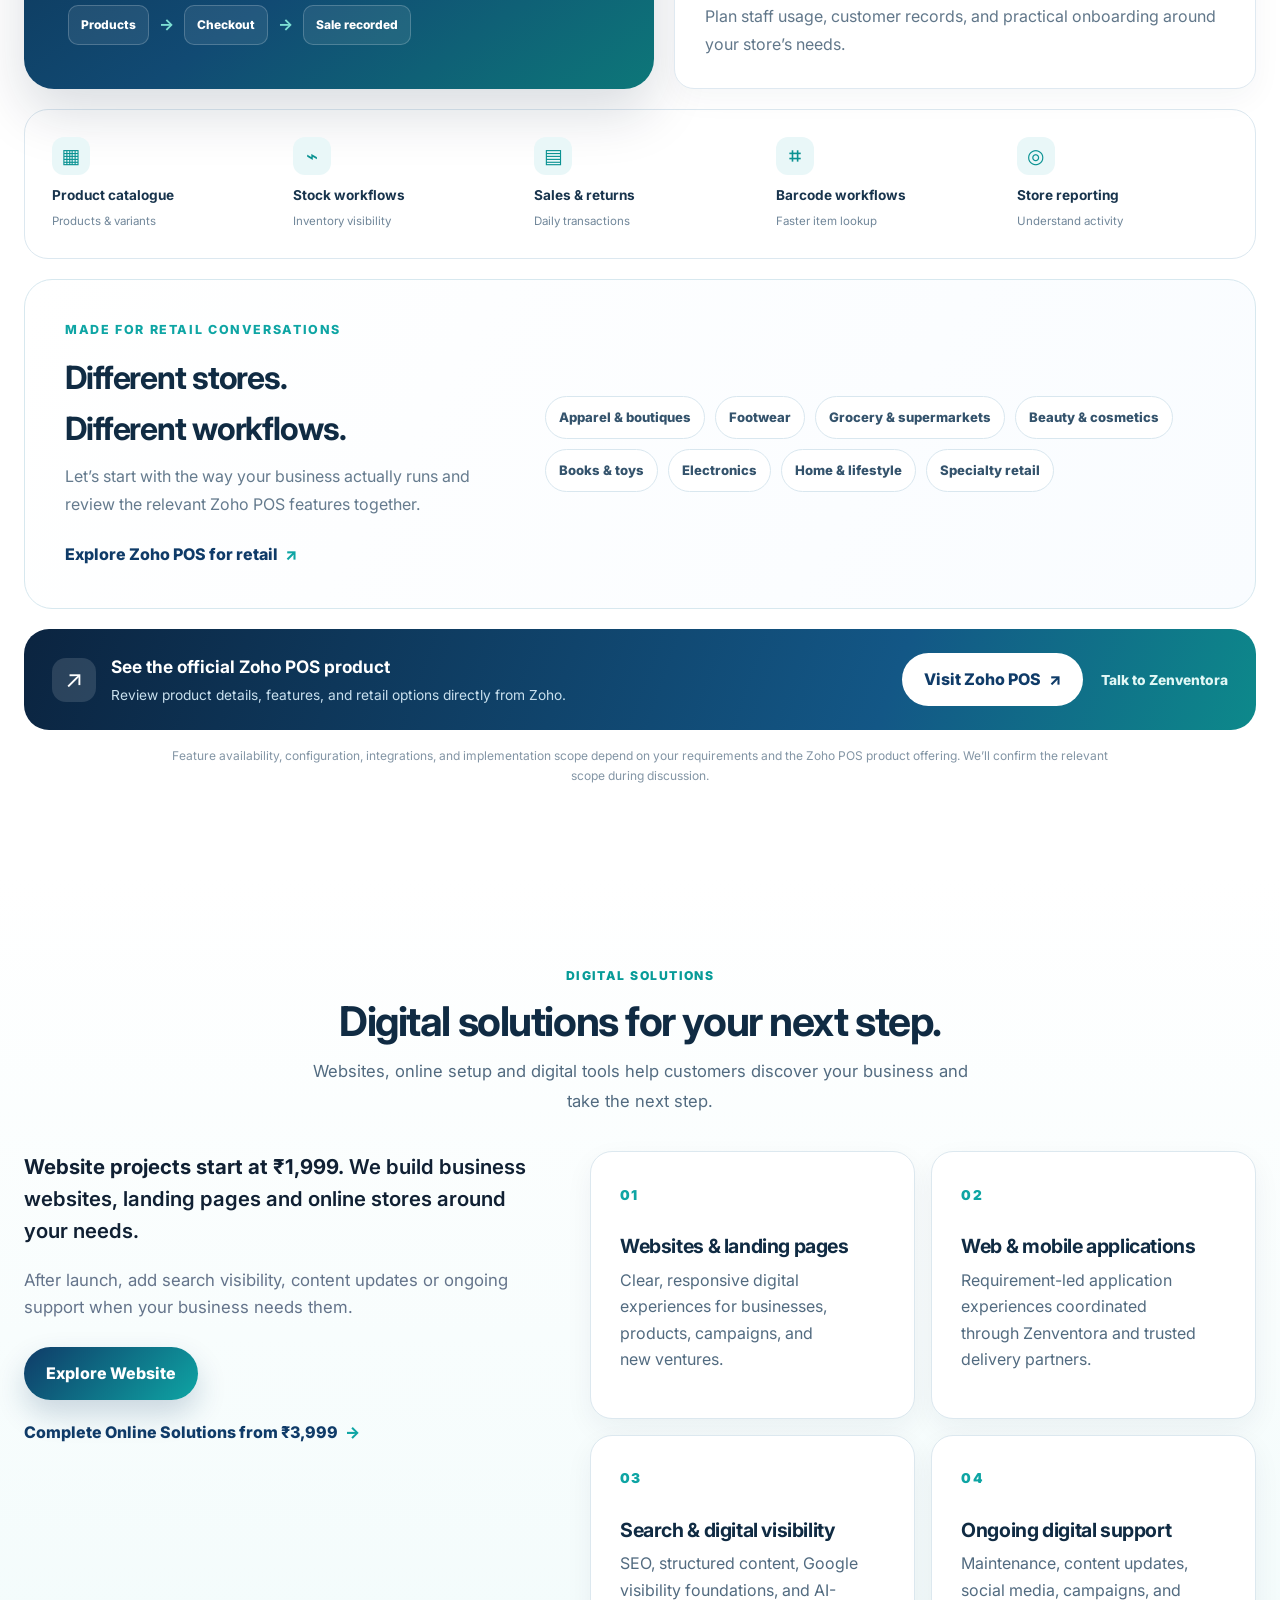
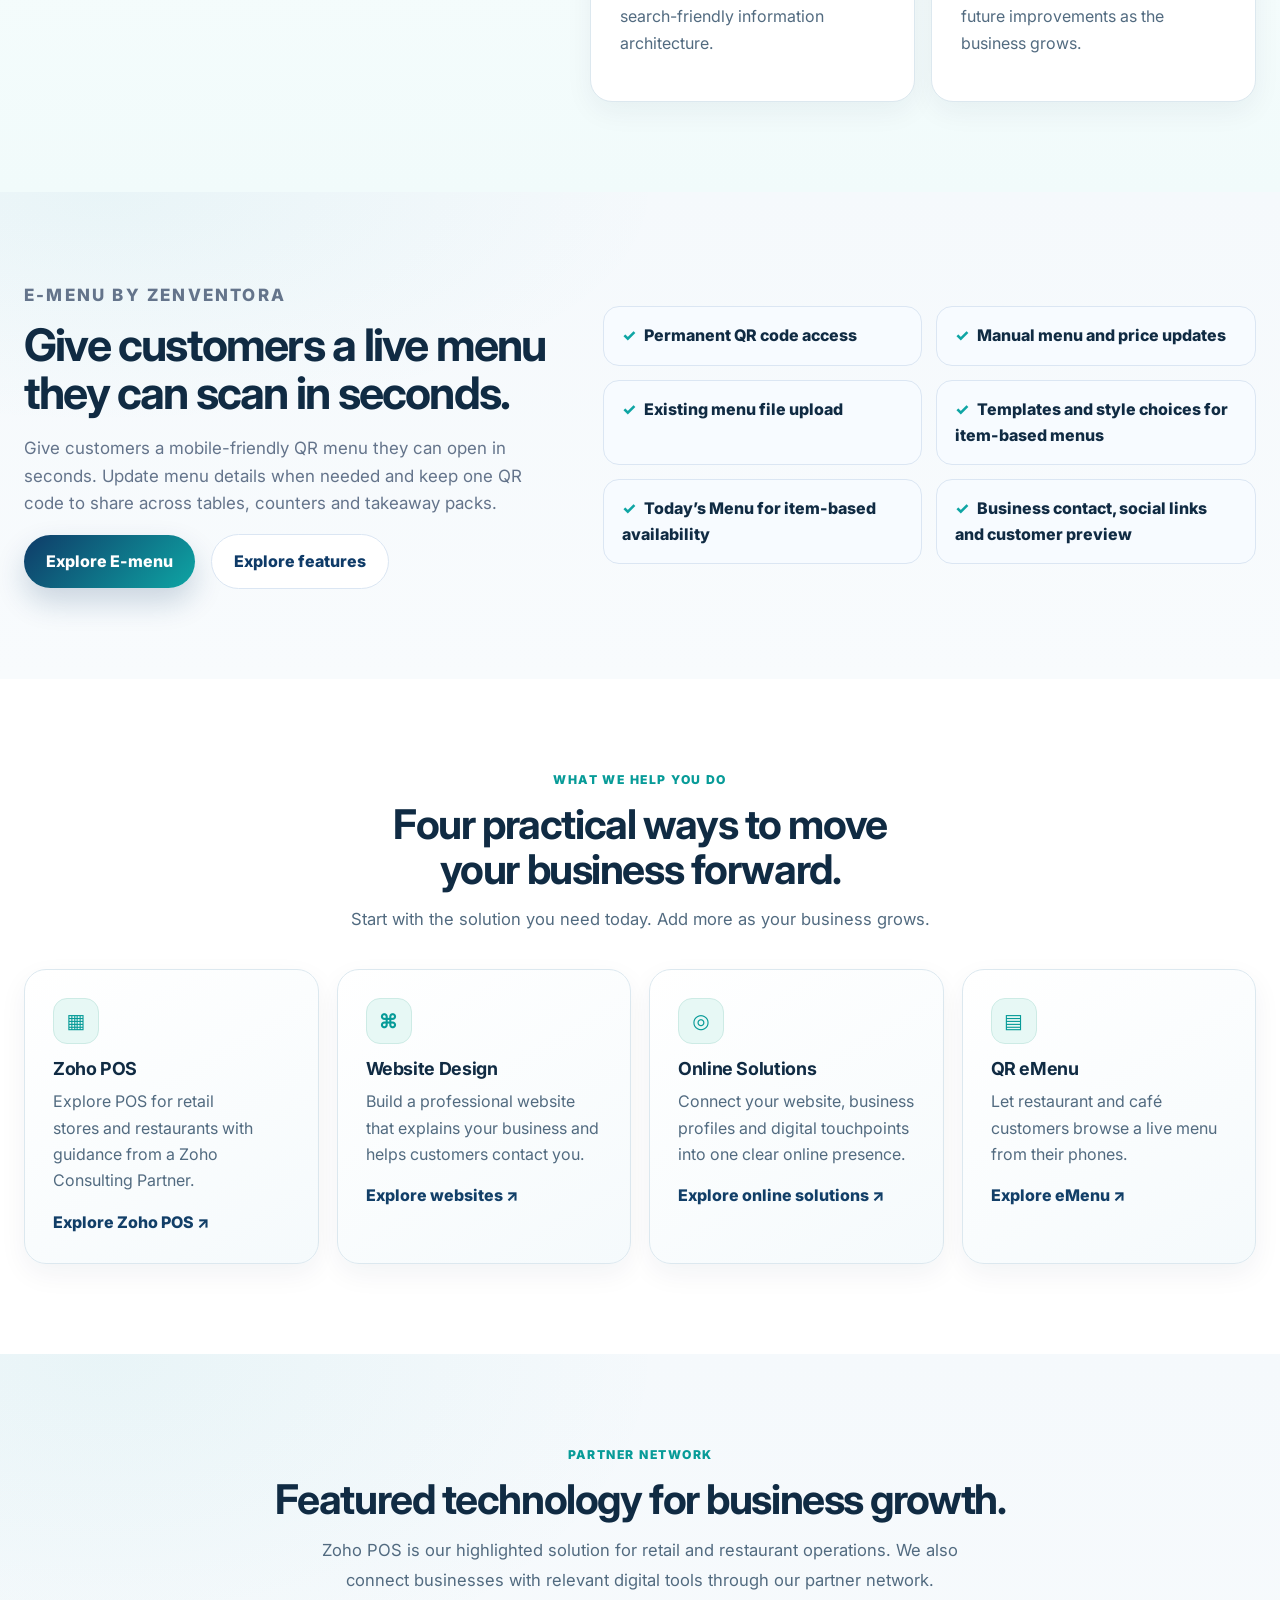
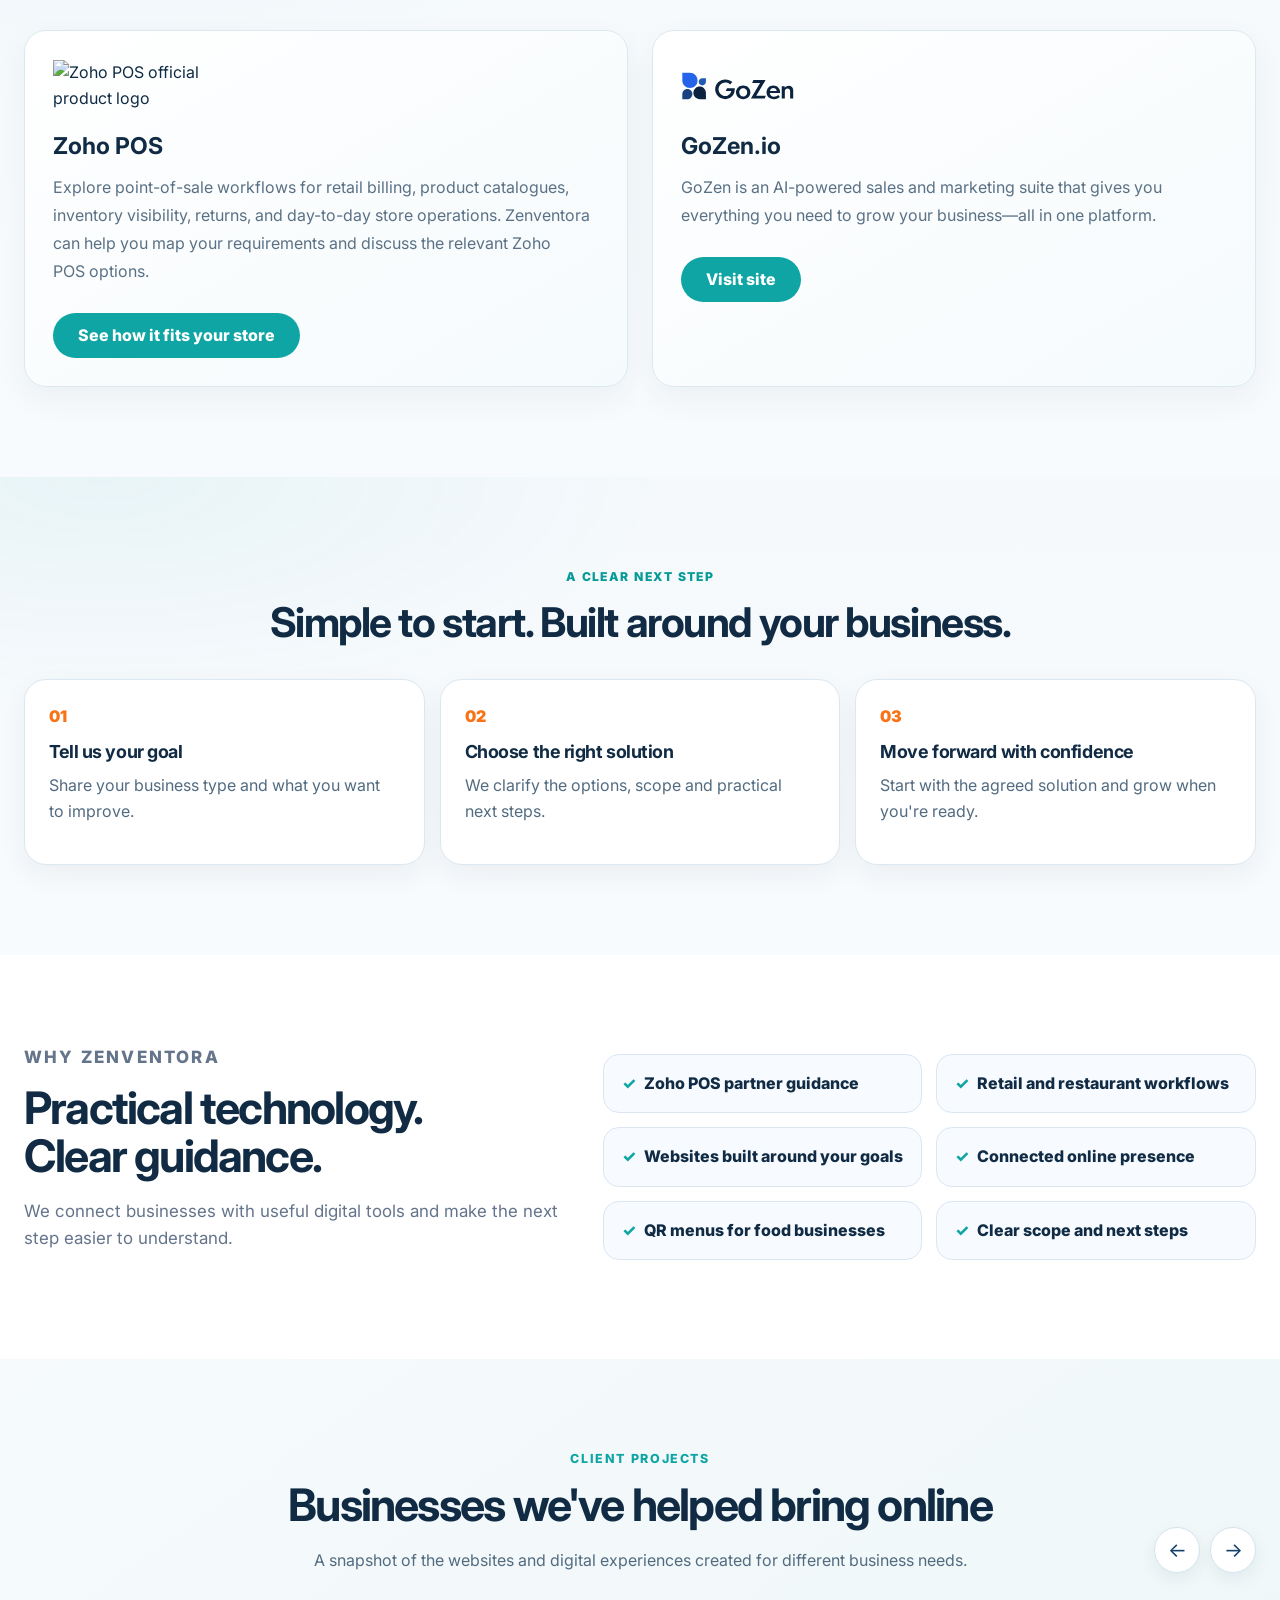
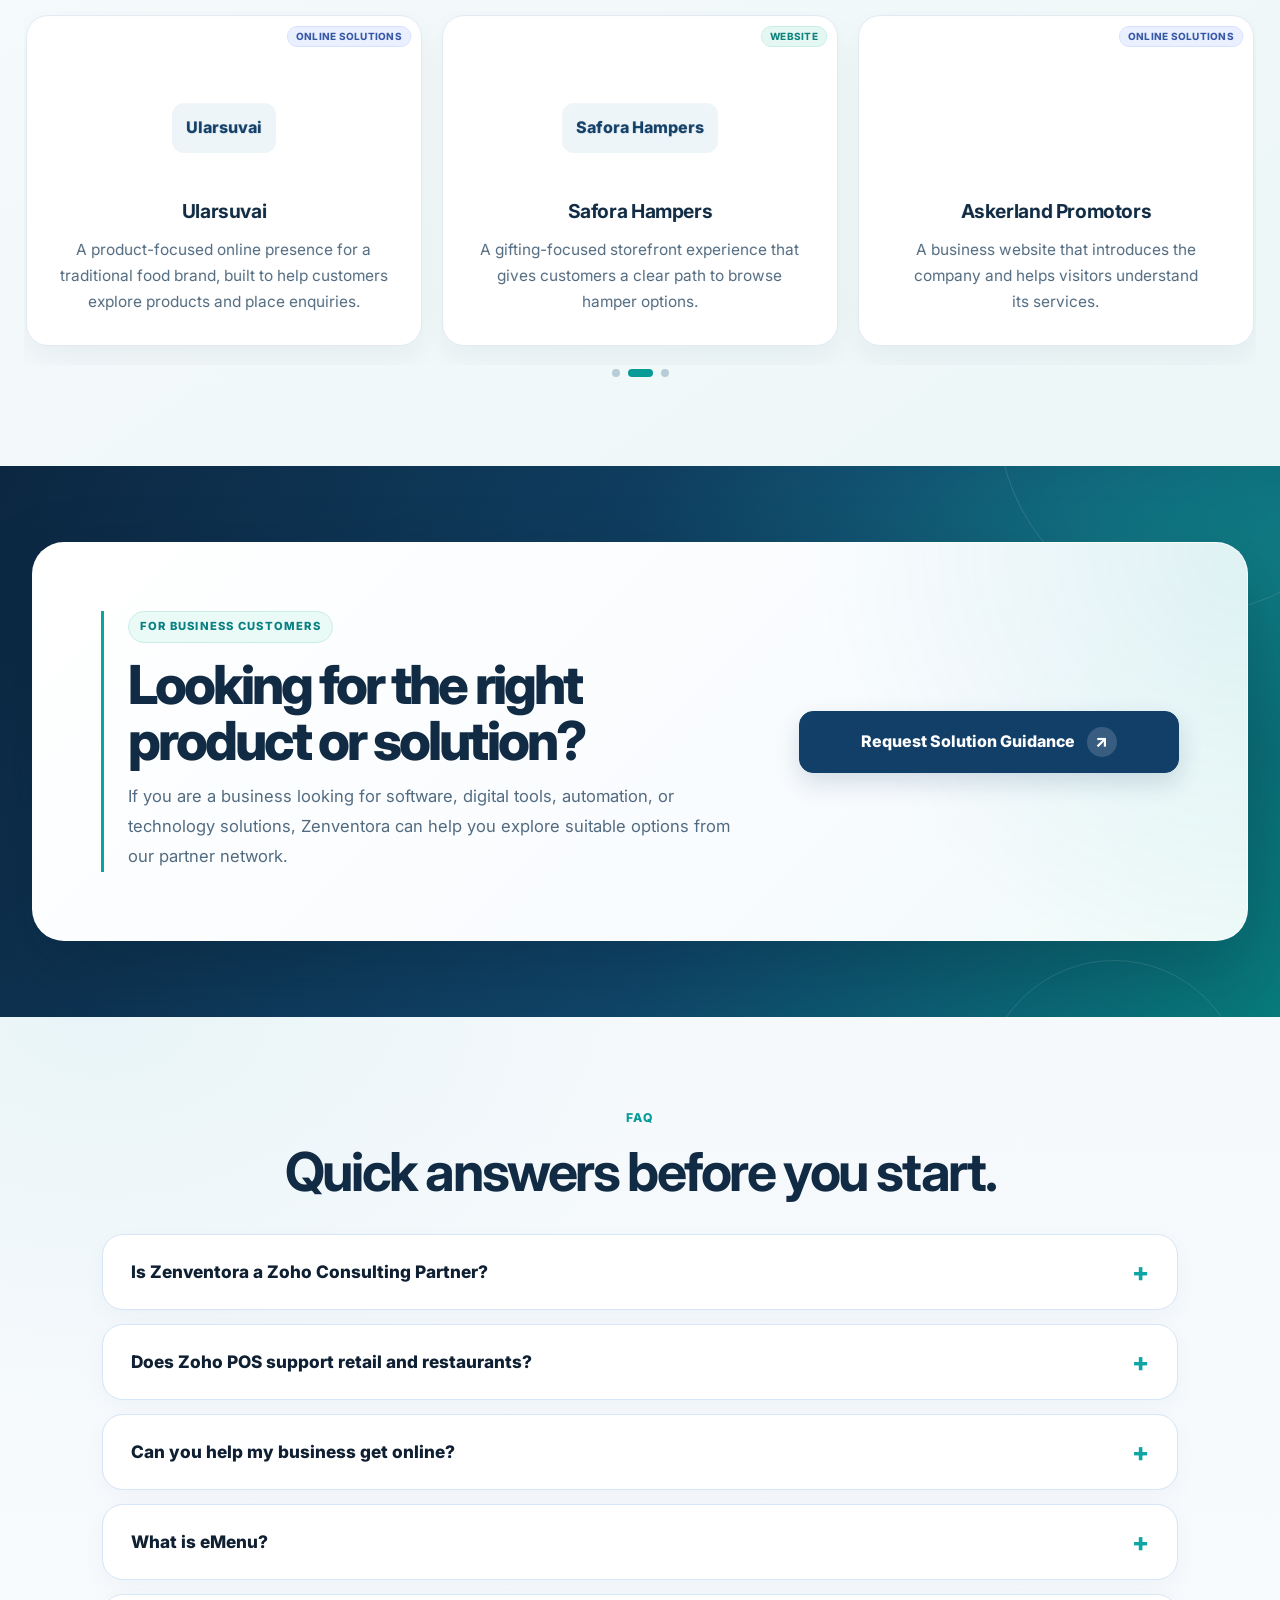
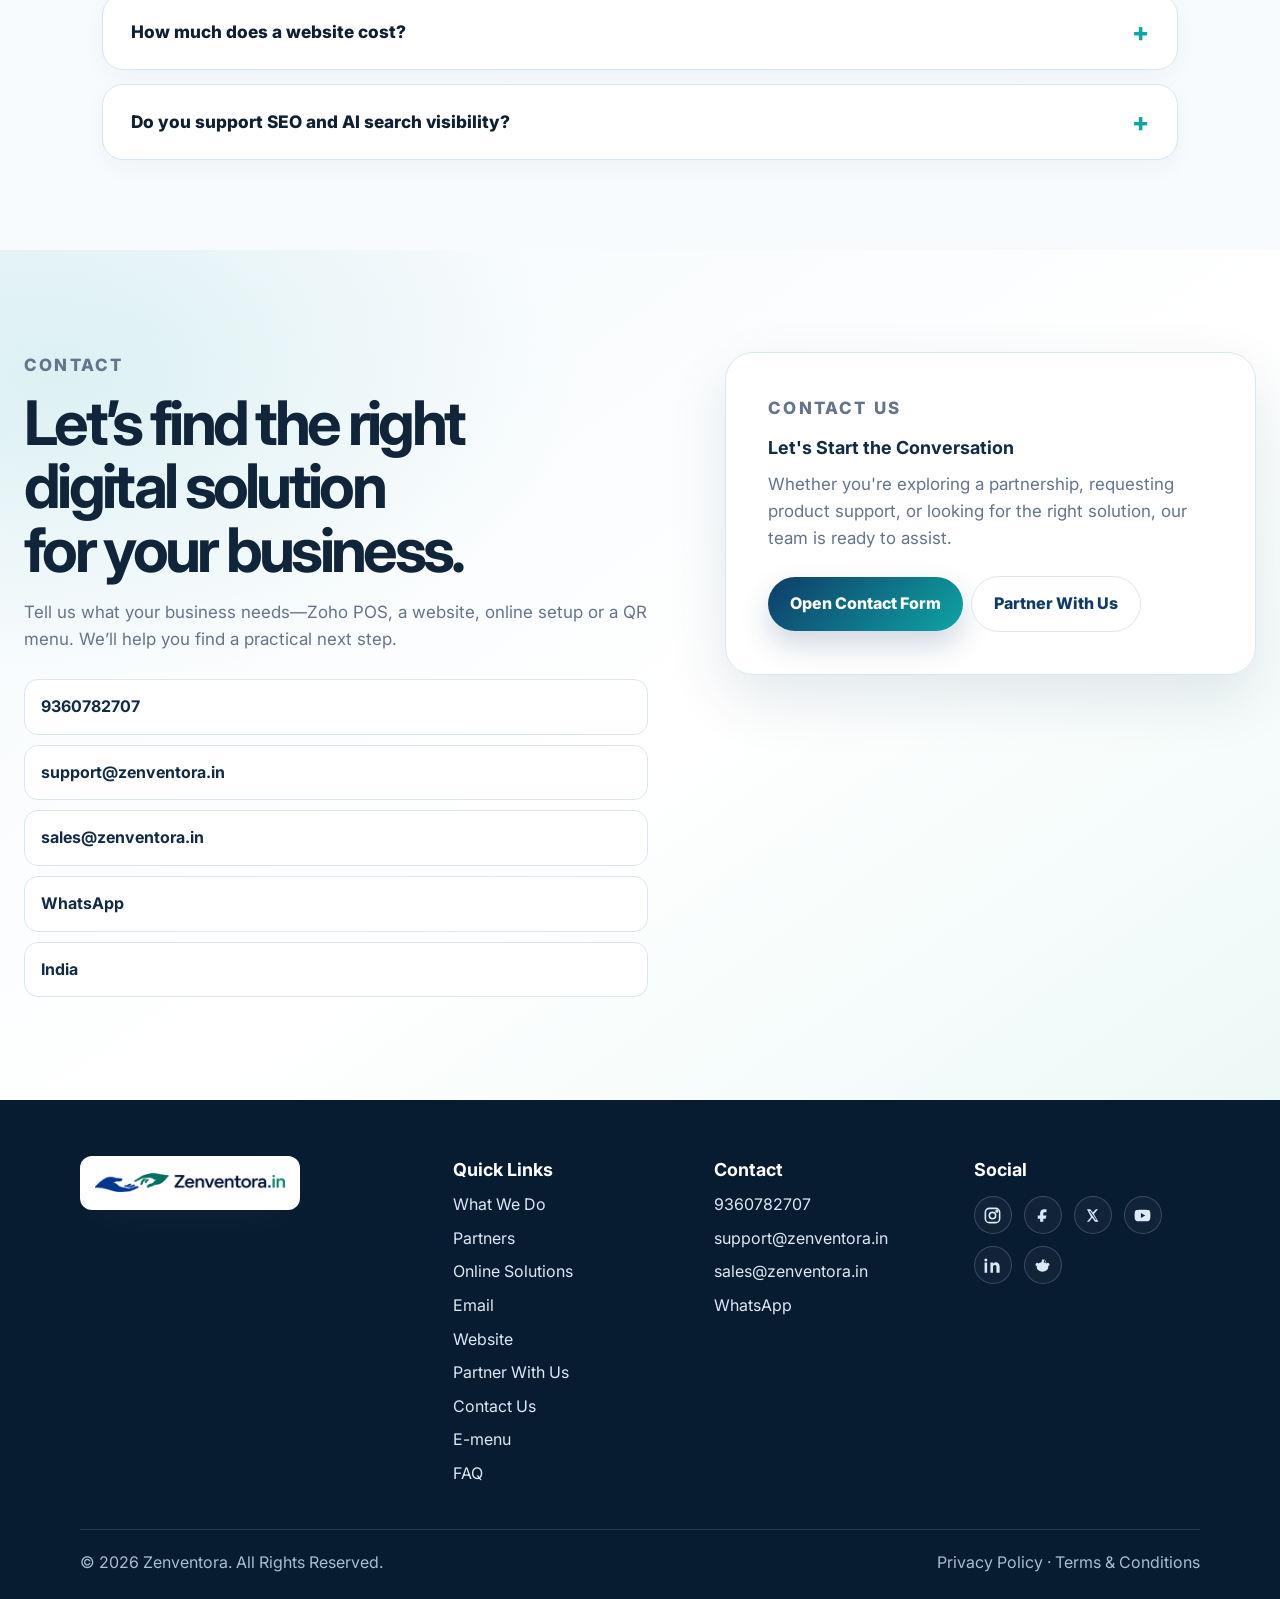
==== commit 5c9a0008: "Complete footer service links on preview" ====
--- a/index.html
+++ b/index.html
@@ -385,7 +385,7 @@
   <footer class="site-footer">
     <div class="container footer-grid">
       <div><a class="brand footer-brand" href="#home"><img class="brand-logo" src="assets/zenventora-logo.svg" alt="Official Zenventora logo" itemprop="logo" /></a></div>
-      <div><h3>Quick Links</h3><a href="#what-we-do">What We Do</a><a href="#partners">Partners</a><a href="online-solution/">Online Solutions</a><a href="website/">Website</a><a href="partner-with-us.html">Partner With Us</a><a href="contact.html">Contact Us</a><a href="emenu/">E-menu</a><a href="#faq">FAQ</a></div>
+      <div><h3>Quick Links</h3><a href="#what-we-do">What We Do</a><a href="#partners">Partners</a><a href="online-solution/">Online Solutions</a><a href="online-solution/#business-email">Email</a><a href="website/">Website</a><a href="partner-with-us.html">Partner With Us</a><a href="contact.html">Contact Us</a><a href="emenu/">E-menu</a><a href="#faq">FAQ</a></div>
       <div><h3>Contact</h3><a href="tel:+919360782707">9360782707</a><a href="mailto:support@zenventora.in">support@zenventora.in</a><a href="mailto:sales@zenventora.in">sales@zenventora.in</a><a href="https://wa.me/919360782707" target="_blank" rel="noopener">WhatsApp</a></div><div class="footer-social-section"><h3>Social</h3><div class="footer-social" aria-label="ZenVentora social media">
 <a class="footer-social-link" href="https://www.instagram.com/zenventora/" target="_blank" rel="noopener" aria-label="Instagram" title="Instagram"><svg viewBox="0 0 24 24"><rect x="3" y="3" width="18" height="18" rx="5"></rect><circle cx="12" cy="12" r="4"></circle><circle cx="17.5" cy="6.5" r="1"></circle></svg></a>
 <a class="footer-social-link" href="https://www.facebook.com/profile.php?id=61591519560721" target="_blank" rel="noopener" aria-label="Facebook" title="Facebook"><svg viewBox="0 0 24 24"><path d="M14 8h3V4h-3c-3 0-5 2-5 5v3H6v4h3v4h4v-4h3l1-4h-4V9c0-.7.3-1 1-1Z"></path></svg></a>
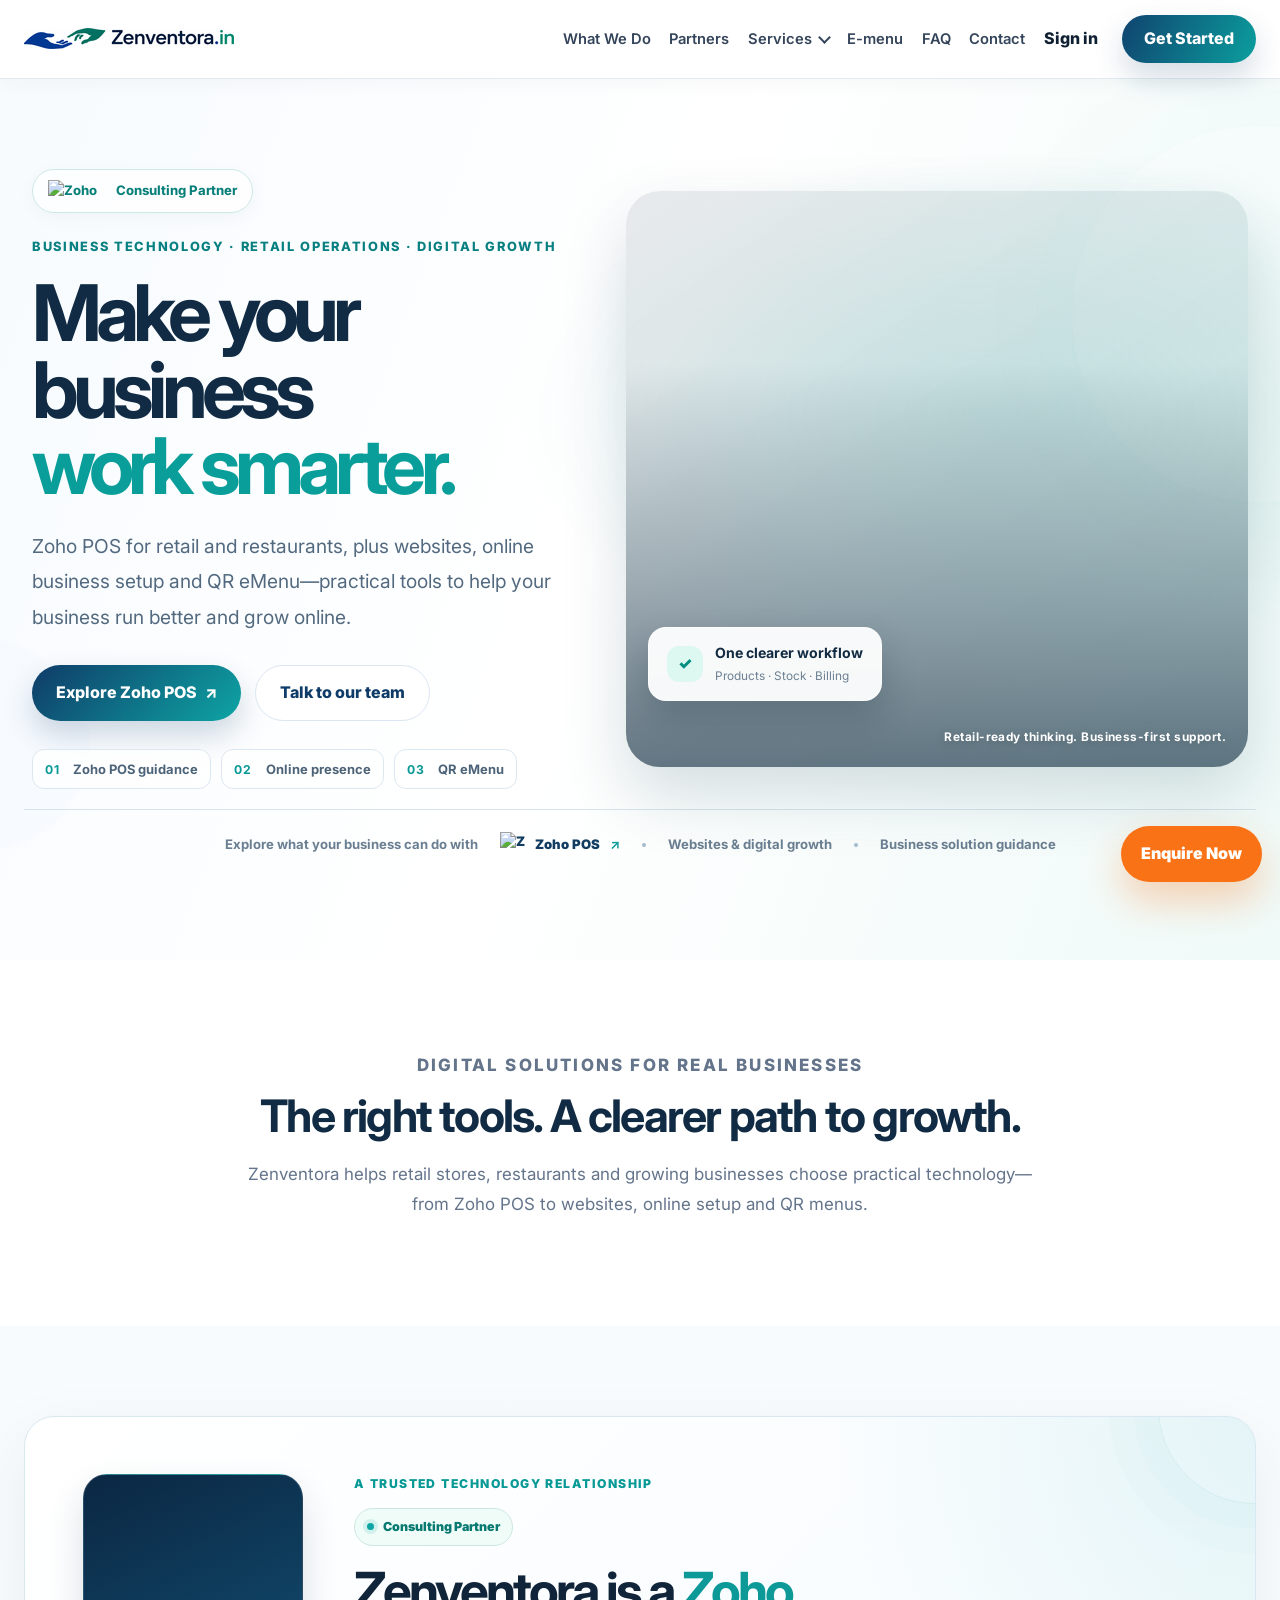
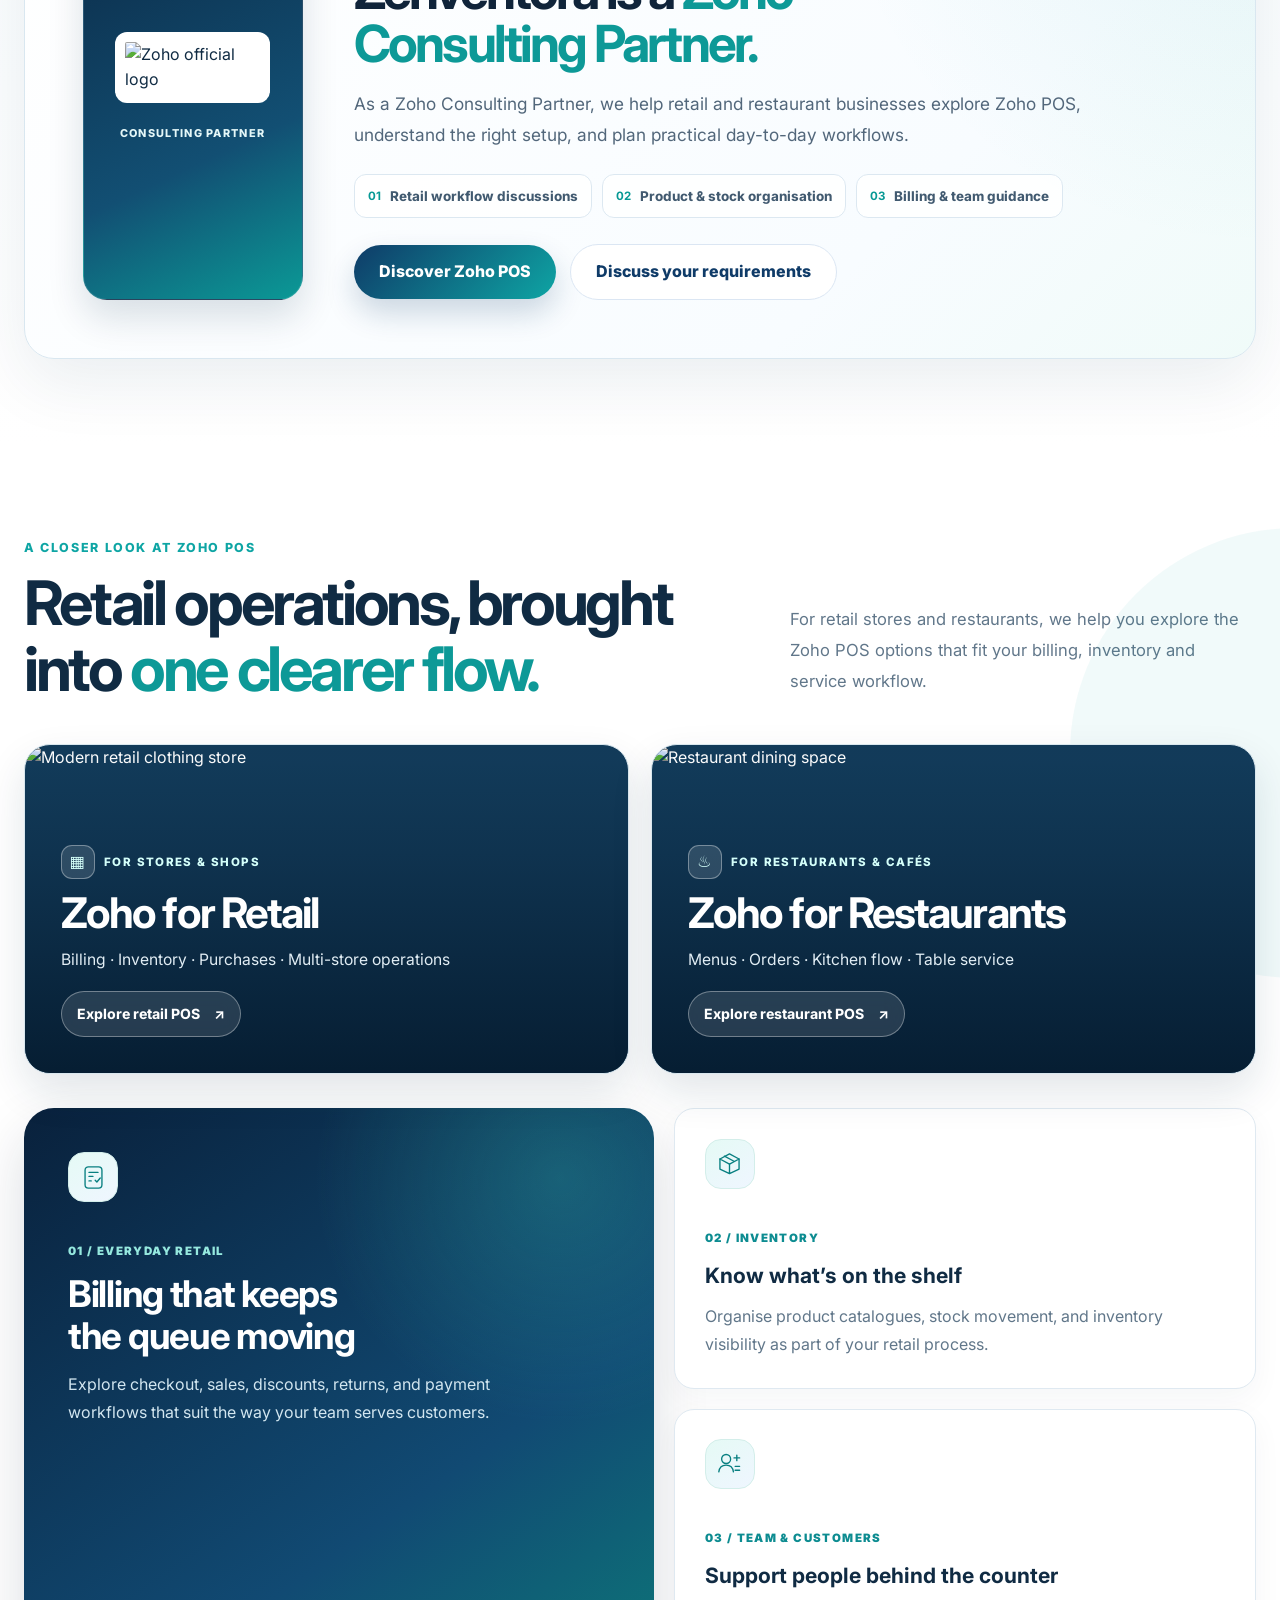
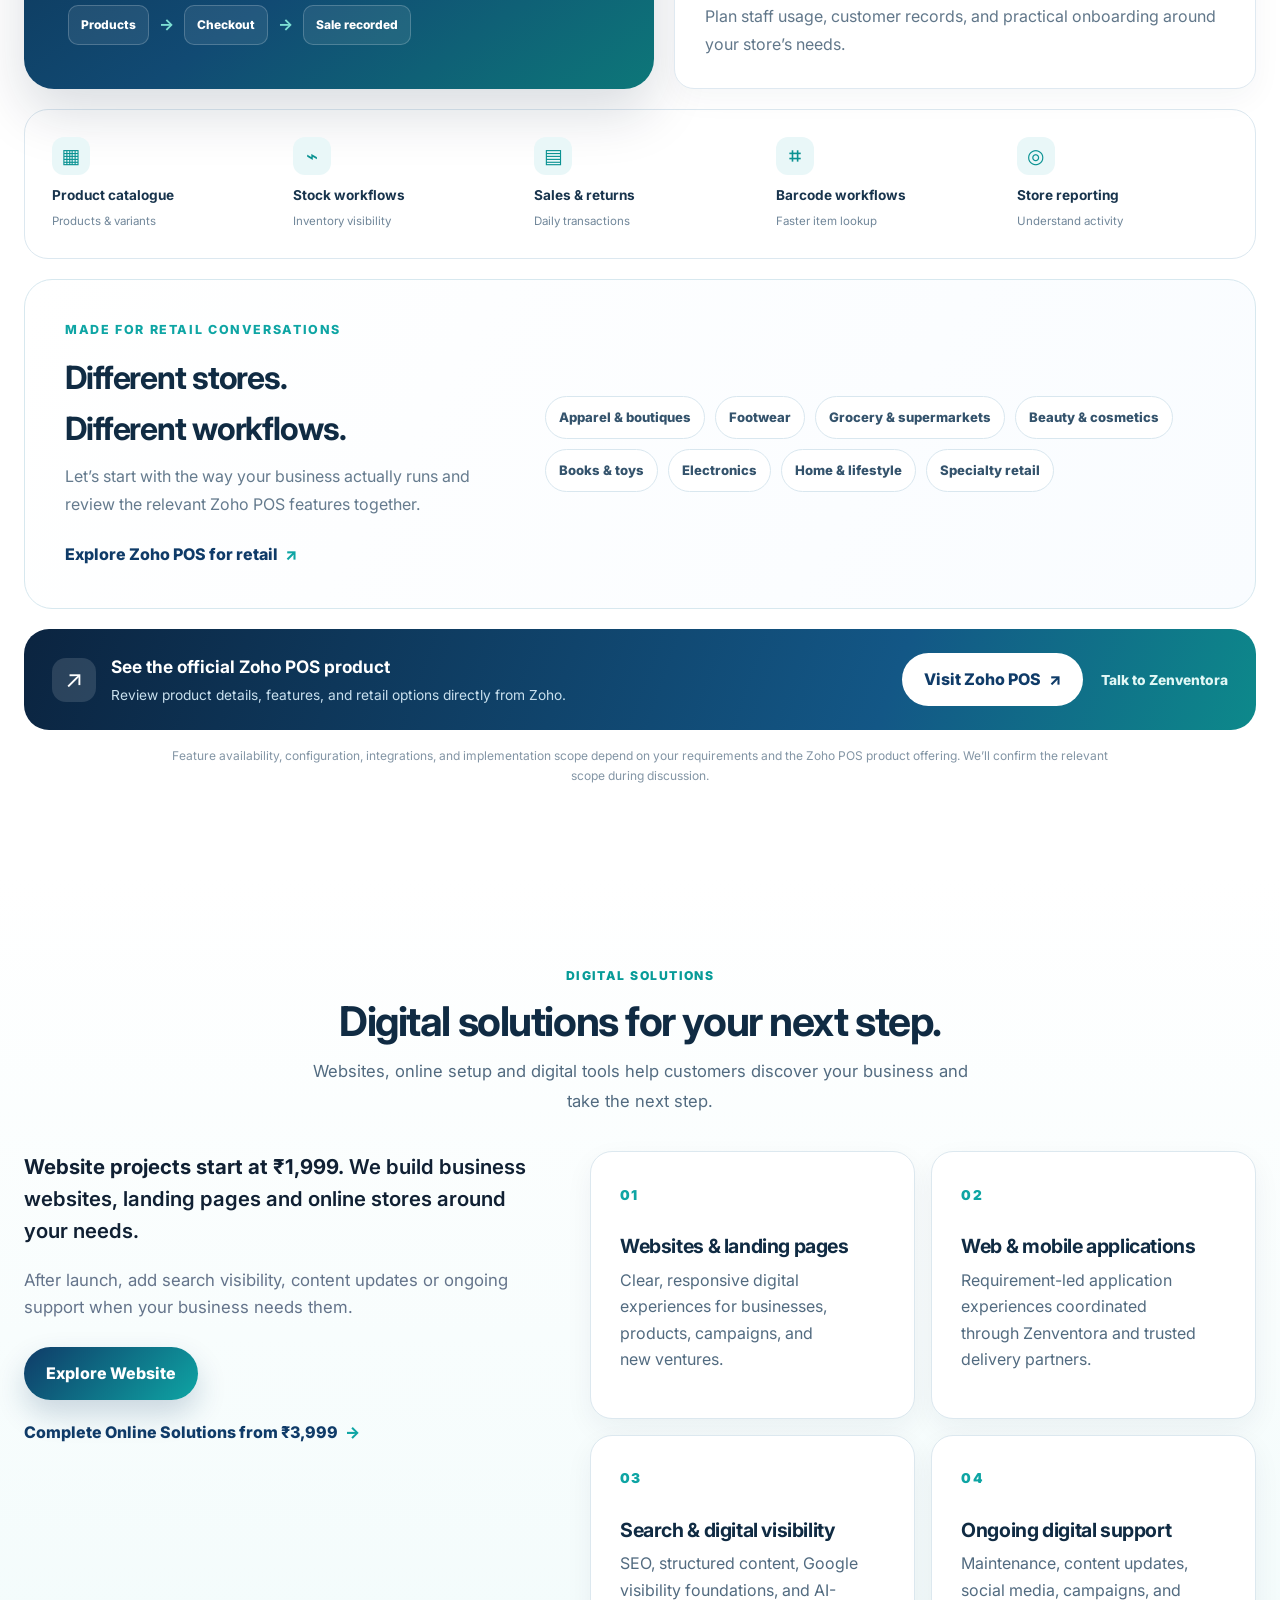
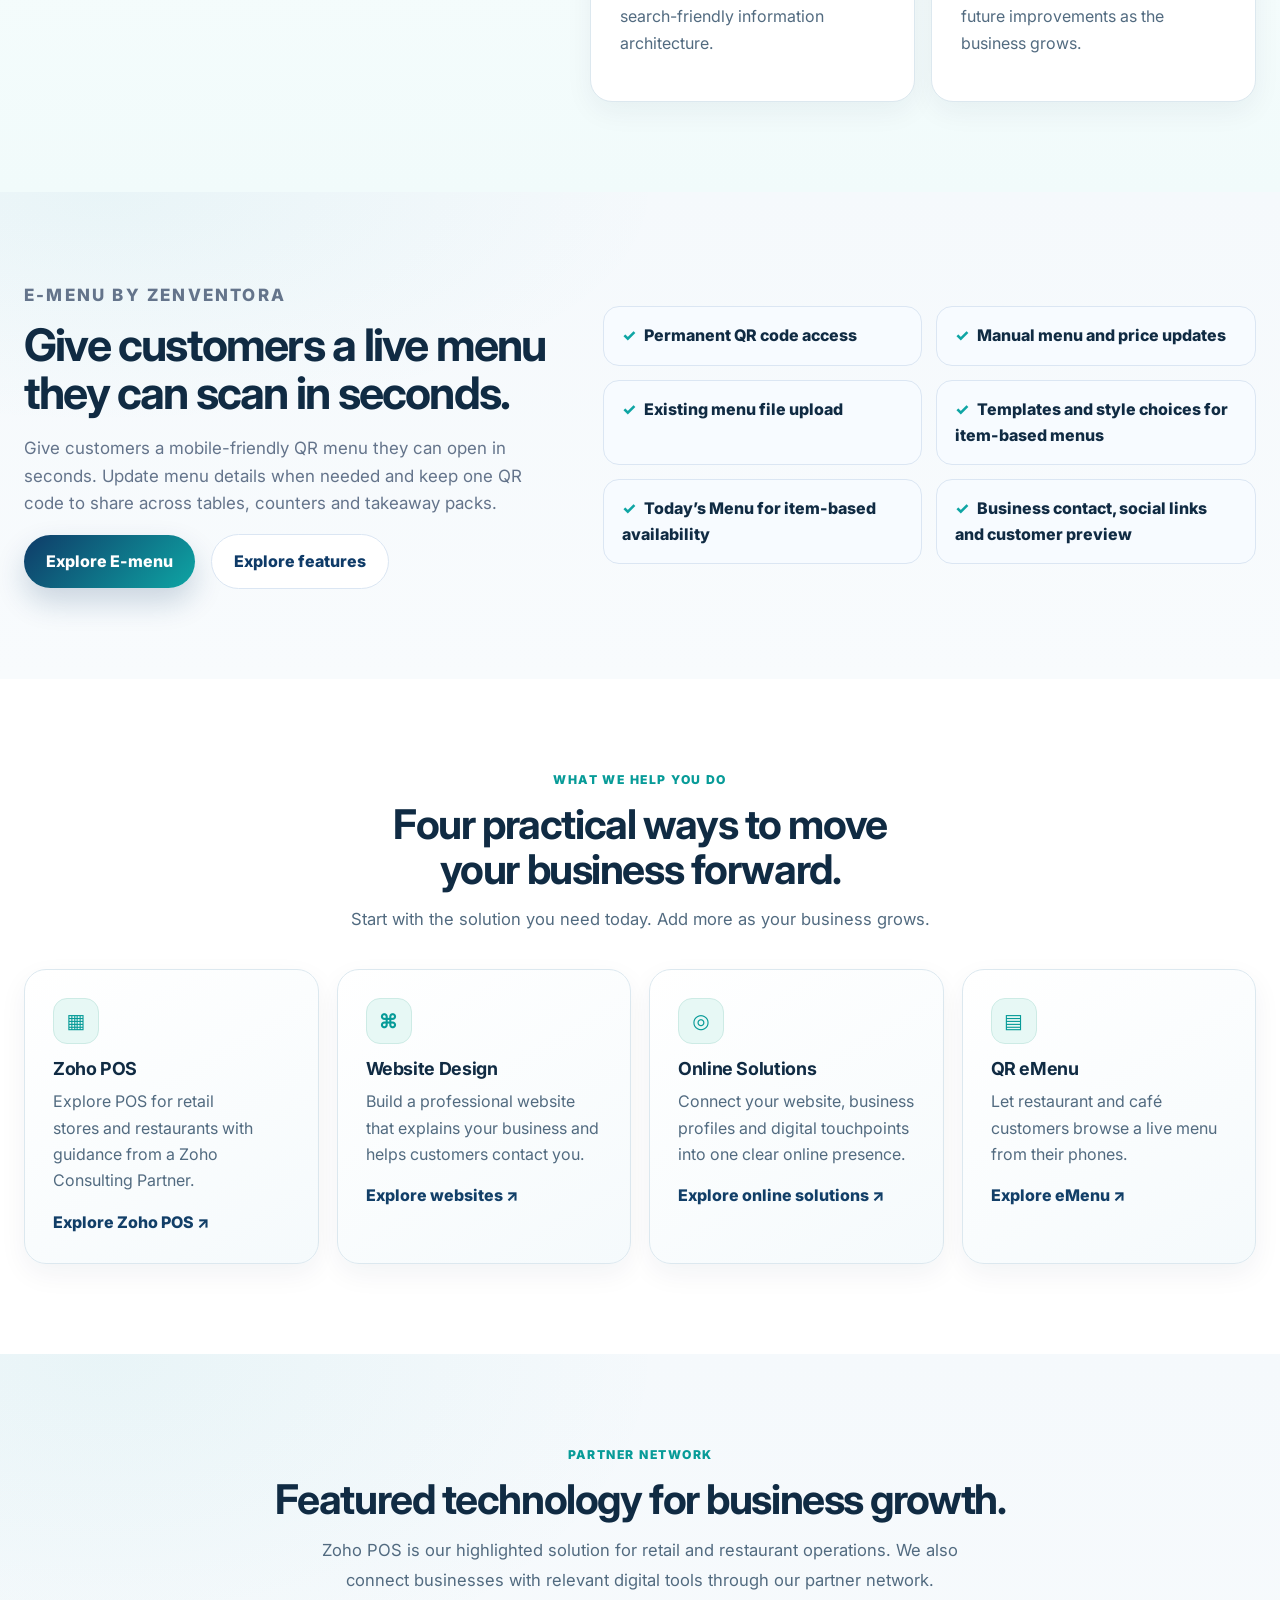
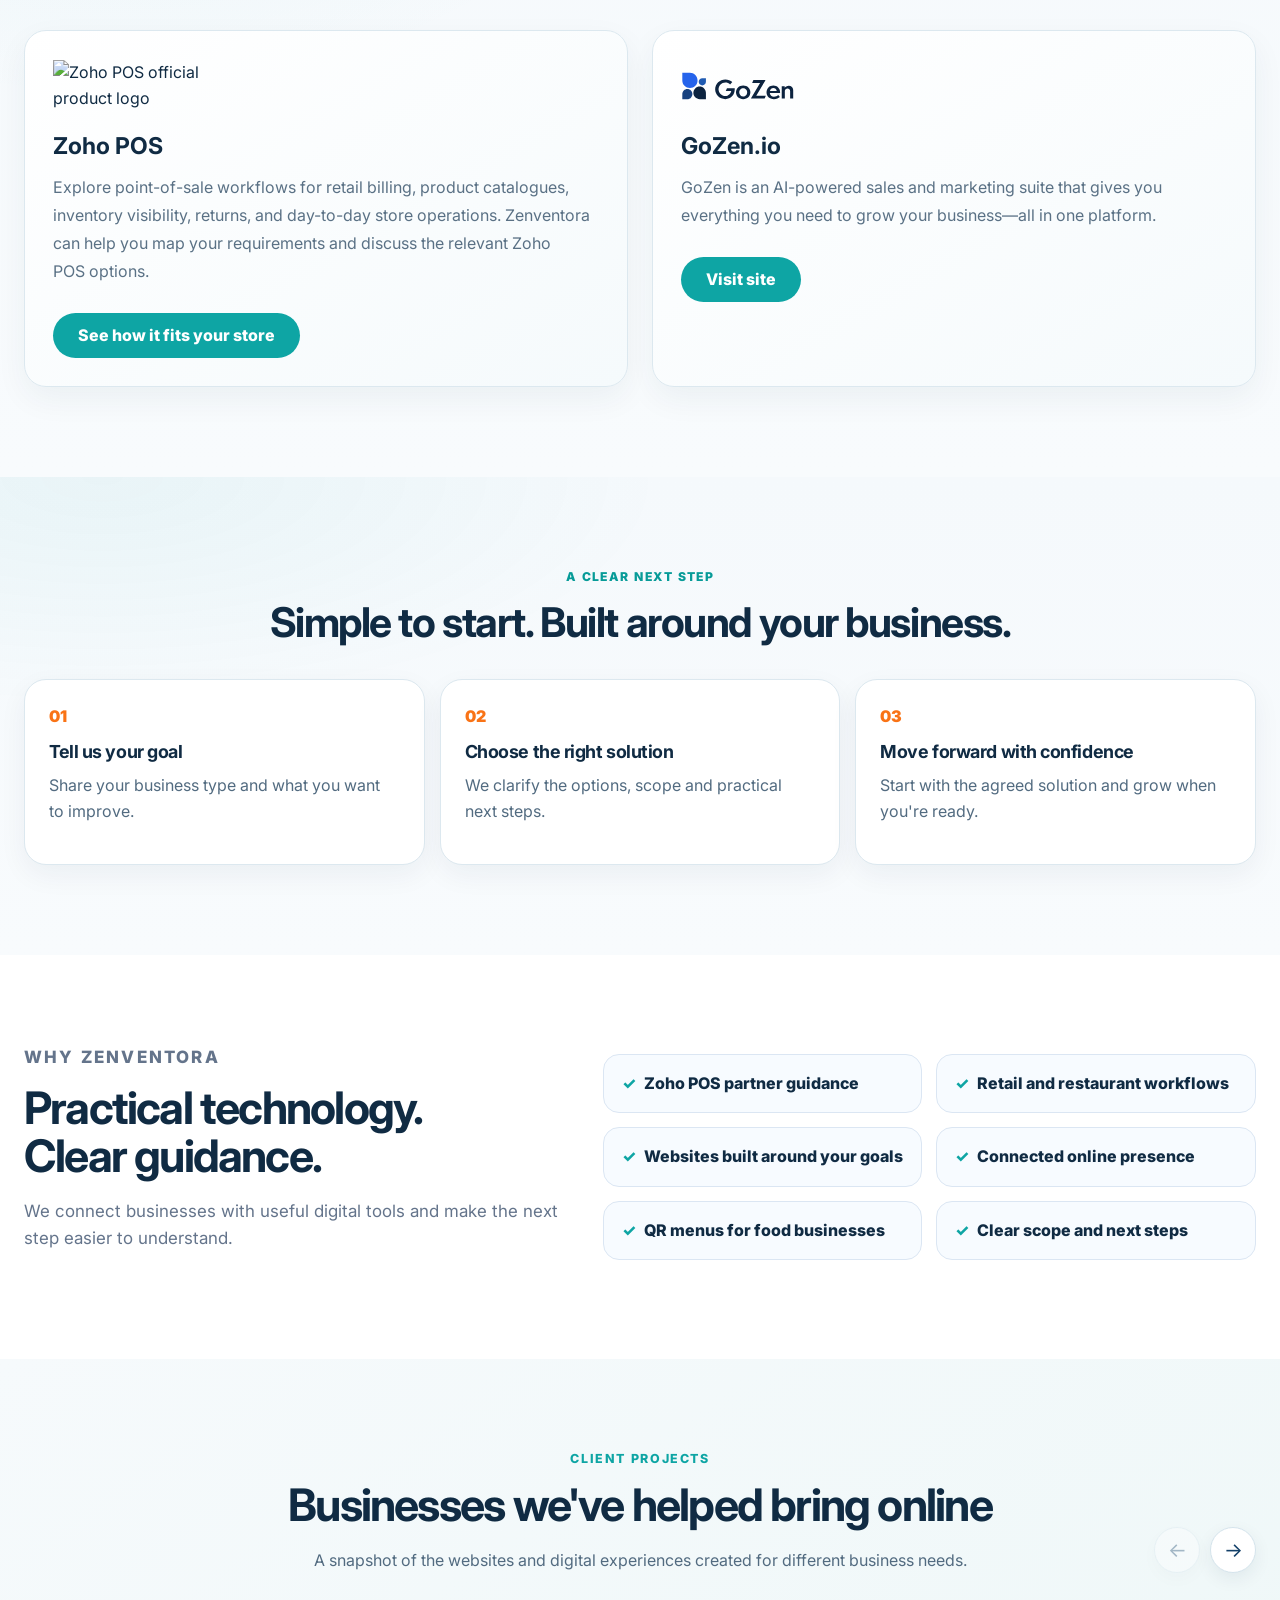
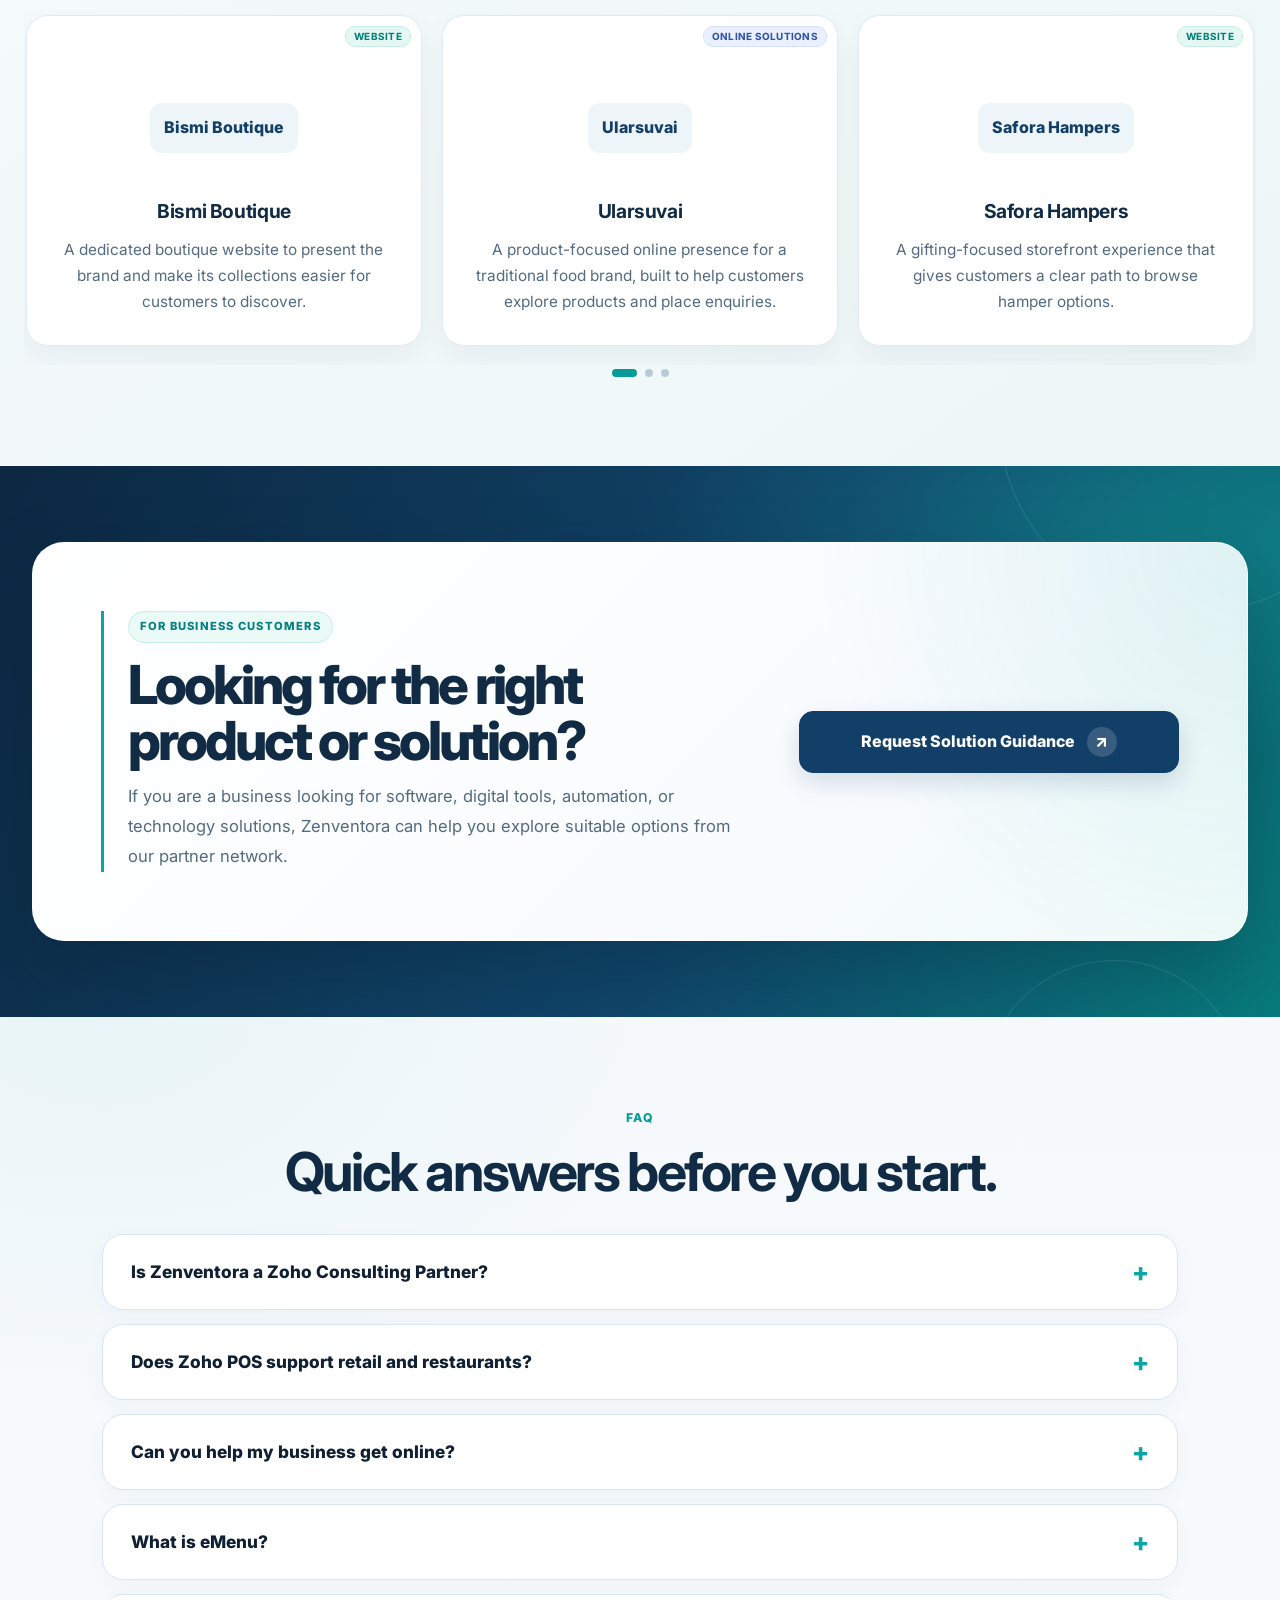
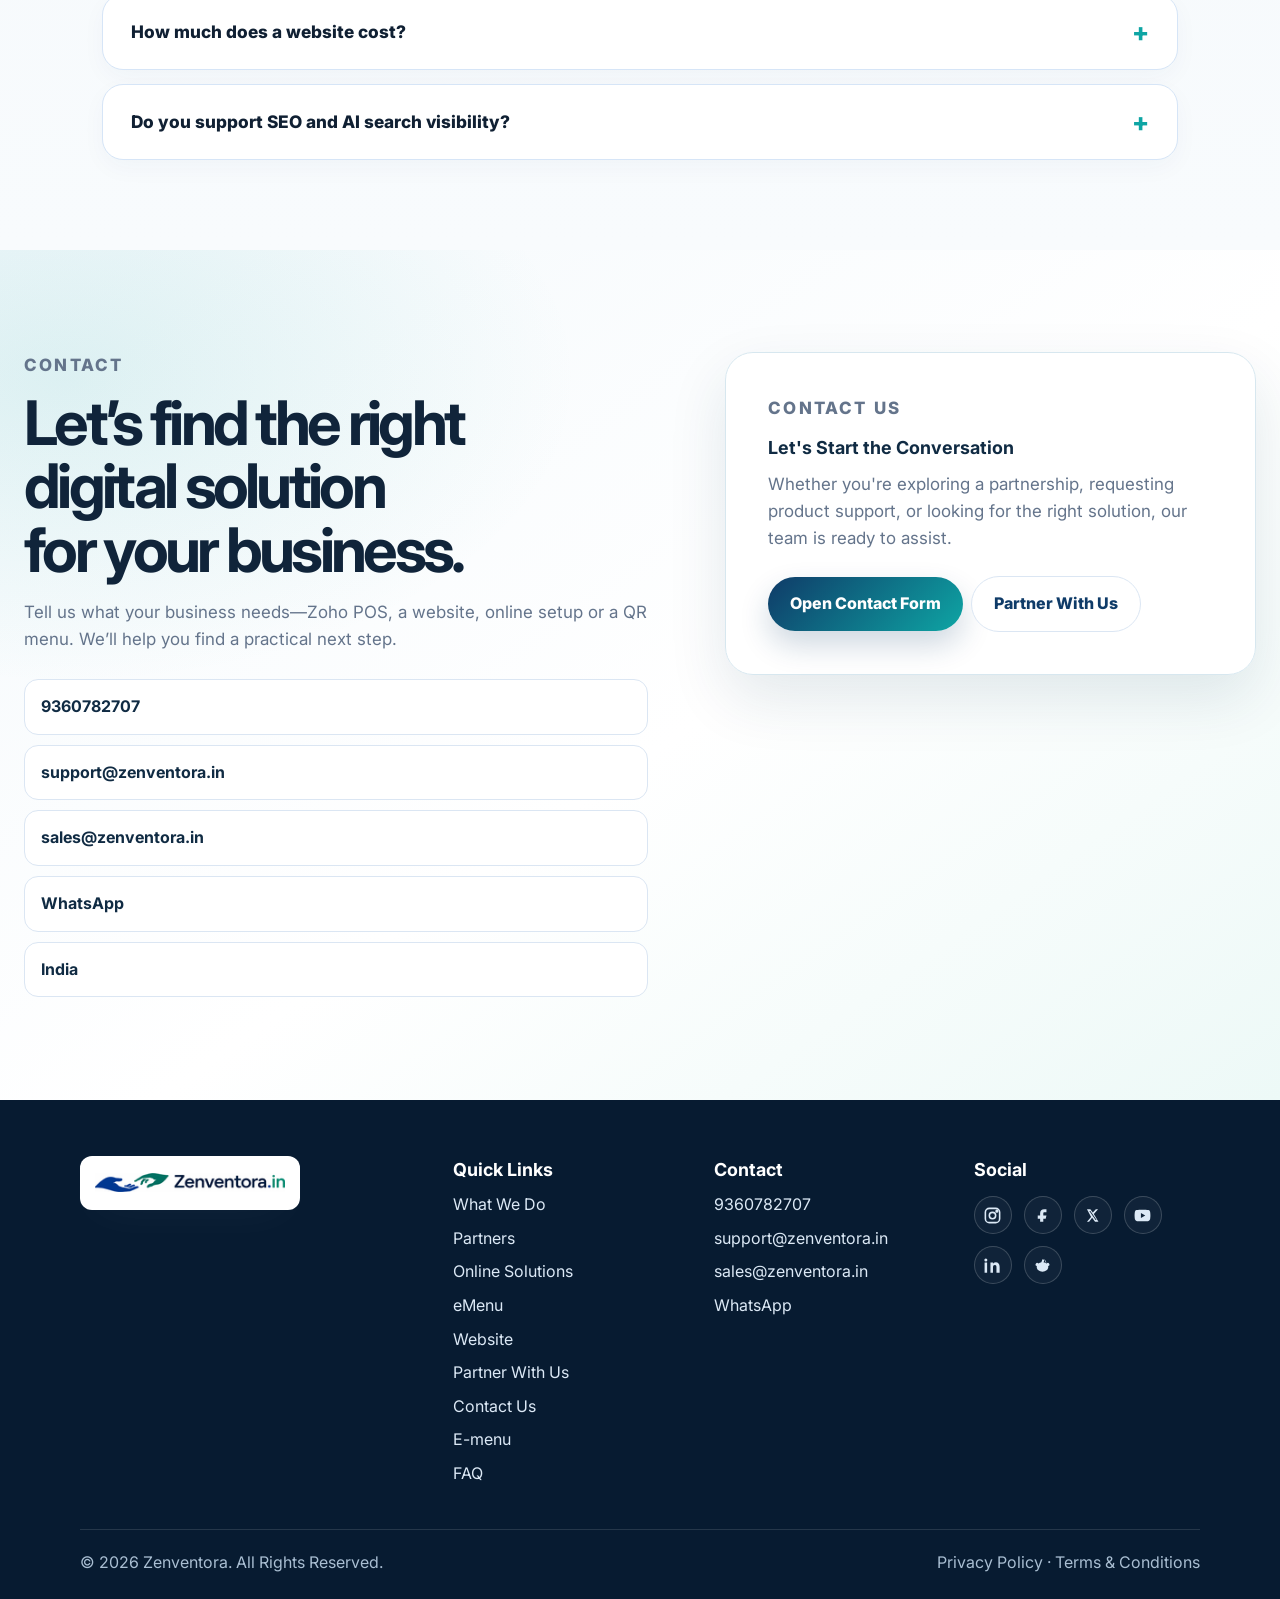
==== commit c1c62fd3: "Replace Services Email link with direct eMenu page on preview" ====
--- a/index.html
+++ b/index.html
@@ -164,7 +164,7 @@
       <div id="nav-menu" class="nav-menu" data-nav-menu>
         <a href="#what-we-do">What We Do</a>
         <a href="#partners">Partners</a>
-        <details class="nav-dropdown"><summary>Services</summary><div class="nav-dropdown-menu"><a href="online-solution/">Online Solutions</a><a href="online-solution/#business-email">Email</a><a href="website/">Website</a></div></details>
+        <details class="nav-dropdown"><summary>Services</summary><div class="nav-dropdown-menu"><a href="online-solution/index.html">Online Solutions</a><a href="emenu/index.html">eMenu</a><a href="website/index.html">Website</a></div></details>
         <a href="emenu/">E-menu</a>
         <a href="#faq">FAQ</a>
         <a href="#contact">Contact</a>
@@ -293,8 +293,8 @@
             <p class="web-presence-lead"><strong>Website projects start at ₹1,999.</strong> We build business websites, landing pages and online stores around your needs.</p>
             <p>After launch, add search visibility, content updates or ongoing support when your business needs them.</p>
             <div class="web-presence-actions">
-              <a class="btn btn-primary" href="website/">Explore Website</a>
-              <a class="text-link" href="online-solution/">Complete Online Solutions from ₹3,999 <span aria-hidden="true">→</span></a>
+              <a class="btn btn-primary" href="website/index.html">Explore Website</a>
+              <a class="text-link" href="online-solution/index.html">Complete Online Solutions from ₹3,999 <span aria-hidden="true">→</span></a>
             </div>
           </div>
           <div class="web-service-grid" aria-label="Digital solution capabilities">
@@ -314,7 +314,7 @@
       </div>
     </section>
 
-    <section id="what-we-do" class="section"><div class="container"><div class="section-heading"><p class="eyebrow">What we help you do</p><h2>Four practical ways to move your business forward.</h2><p>Start with the solution you need today. Add more as your business grows.</p></div><div class="card-grid four"><article class="card"><span class="icon">▦</span><h3>Zoho POS</h3><p>Explore POS for retail stores and restaurants with guidance from a Zoho Consulting Partner.</p><a href="#zoho-pos">Explore Zoho POS ↗</a></article><article class="card"><span class="icon">⌘</span><h3>Website Design</h3><p>Build a professional website that explains your business and helps customers contact you.</p><a href="website/">Explore websites ↗</a></article><article class="card"><span class="icon">◎</span><h3>Online Solutions</h3><p>Connect your website, business profiles and digital touchpoints into one clear online presence.</p><a href="online-solution/">Explore online solutions ↗</a></article><article class="card"><span class="icon">▤</span><h3>QR eMenu</h3><p>Let restaurant and café customers browse a live menu from their phones.</p><a href="emenu/">Explore eMenu ↗</a></article></div></div></section>
+    <section id="what-we-do" class="section"><div class="container"><div class="section-heading"><p class="eyebrow">What we help you do</p><h2>Four practical ways to move your business forward.</h2><p>Start with the solution you need today. Add more as your business grows.</p></div><div class="card-grid four"><article class="card"><span class="icon">▦</span><h3>Zoho POS</h3><p>Explore POS for retail stores and restaurants with guidance from a Zoho Consulting Partner.</p><a href="#zoho-pos">Explore Zoho POS ↗</a></article><article class="card"><span class="icon">⌘</span><h3>Website Design</h3><p>Build a professional website that explains your business and helps customers contact you.</p><a href="website/index.html">Explore websites ↗</a></article><article class="card"><span class="icon">◎</span><h3>Online Solutions</h3><p>Connect your website, business profiles and digital touchpoints into one clear online presence.</p><a href="online-solution/index.html">Explore online solutions ↗</a></article><article class="card"><span class="icon">▤</span><h3>QR eMenu</h3><p>Let restaurant and café customers browse a live menu from their phones.</p><a href="emenu/">Explore eMenu ↗</a></article></div></div></section>
 
     <section id="partners" class="section soft-bg">
       <div class="container">
@@ -385,7 +385,7 @@
   <footer class="site-footer">
     <div class="container footer-grid">
       <div><a class="brand footer-brand" href="#home"><img class="brand-logo" src="assets/zenventora-logo.svg" alt="Official Zenventora logo" itemprop="logo" /></a></div>
-      <div><h3>Quick Links</h3><a href="#what-we-do">What We Do</a><a href="#partners">Partners</a><a href="online-solution/">Online Solutions</a><a href="online-solution/#business-email">Email</a><a href="website/">Website</a><a href="partner-with-us.html">Partner With Us</a><a href="contact.html">Contact Us</a><a href="emenu/">E-menu</a><a href="#faq">FAQ</a></div>
+      <div><h3>Quick Links</h3><a href="#what-we-do">What We Do</a><a href="#partners">Partners</a><a href="online-solution/index.html">Online Solutions</a><a href="emenu/index.html">eMenu</a><a href="website/index.html">Website</a><a href="partner-with-us.html">Partner With Us</a><a href="contact.html">Contact Us</a><a href="emenu/">E-menu</a><a href="#faq">FAQ</a></div>
       <div><h3>Contact</h3><a href="tel:+919360782707">9360782707</a><a href="mailto:support@zenventora.in">support@zenventora.in</a><a href="mailto:sales@zenventora.in">sales@zenventora.in</a><a href="https://wa.me/919360782707" target="_blank" rel="noopener">WhatsApp</a></div><div class="footer-social-section"><h3>Social</h3><div class="footer-social" aria-label="ZenVentora social media">
 <a class="footer-social-link" href="https://www.instagram.com/zenventora/" target="_blank" rel="noopener" aria-label="Instagram" title="Instagram"><svg viewBox="0 0 24 24"><rect x="3" y="3" width="18" height="18" rx="5"></rect><circle cx="12" cy="12" r="4"></circle><circle cx="17.5" cy="6.5" r="1"></circle></svg></a>
 <a class="footer-social-link" href="https://www.facebook.com/profile.php?id=61591519560721" target="_blank" rel="noopener" aria-label="Facebook" title="Facebook"><svg viewBox="0 0 24 24"><path d="M14 8h3V4h-3c-3 0-5 2-5 5v3H6v4h3v4h4v-4h3l1-4h-4V9c0-.7.3-1 1-1Z"></path></svg></a>
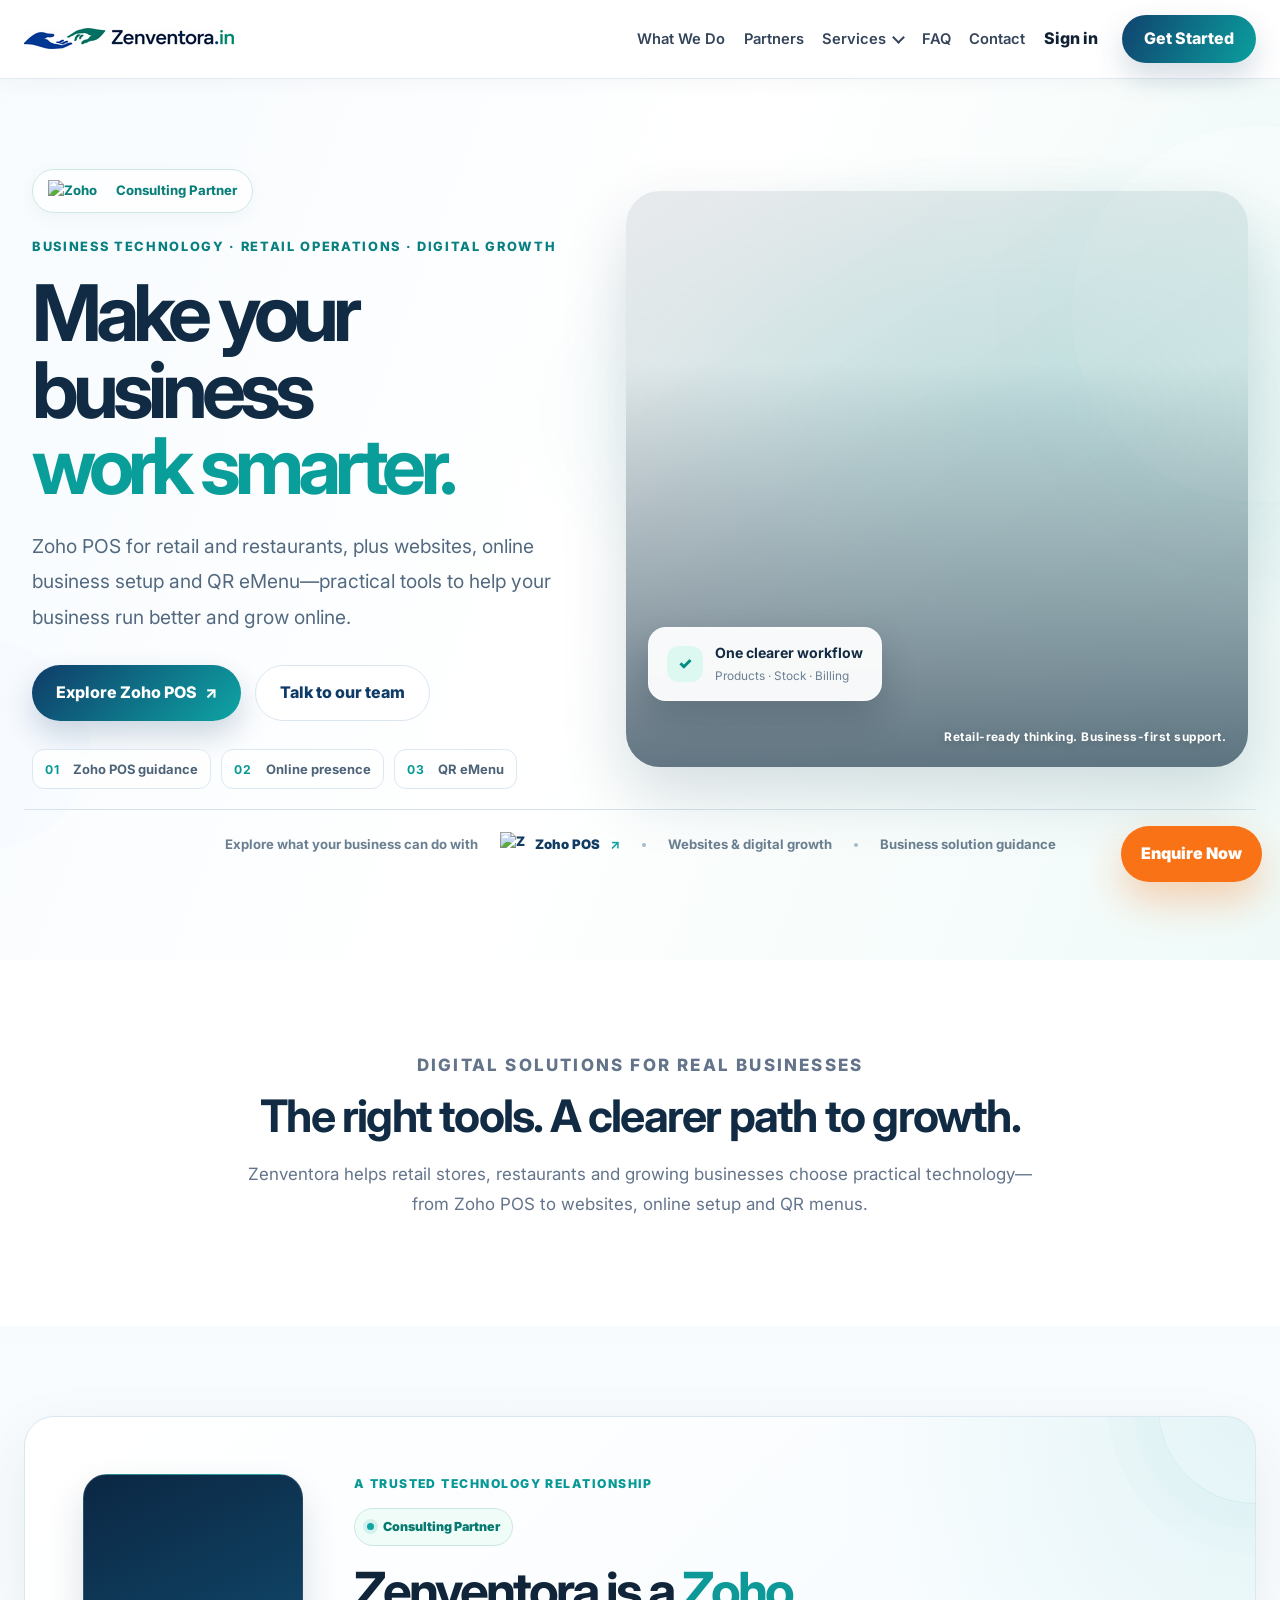
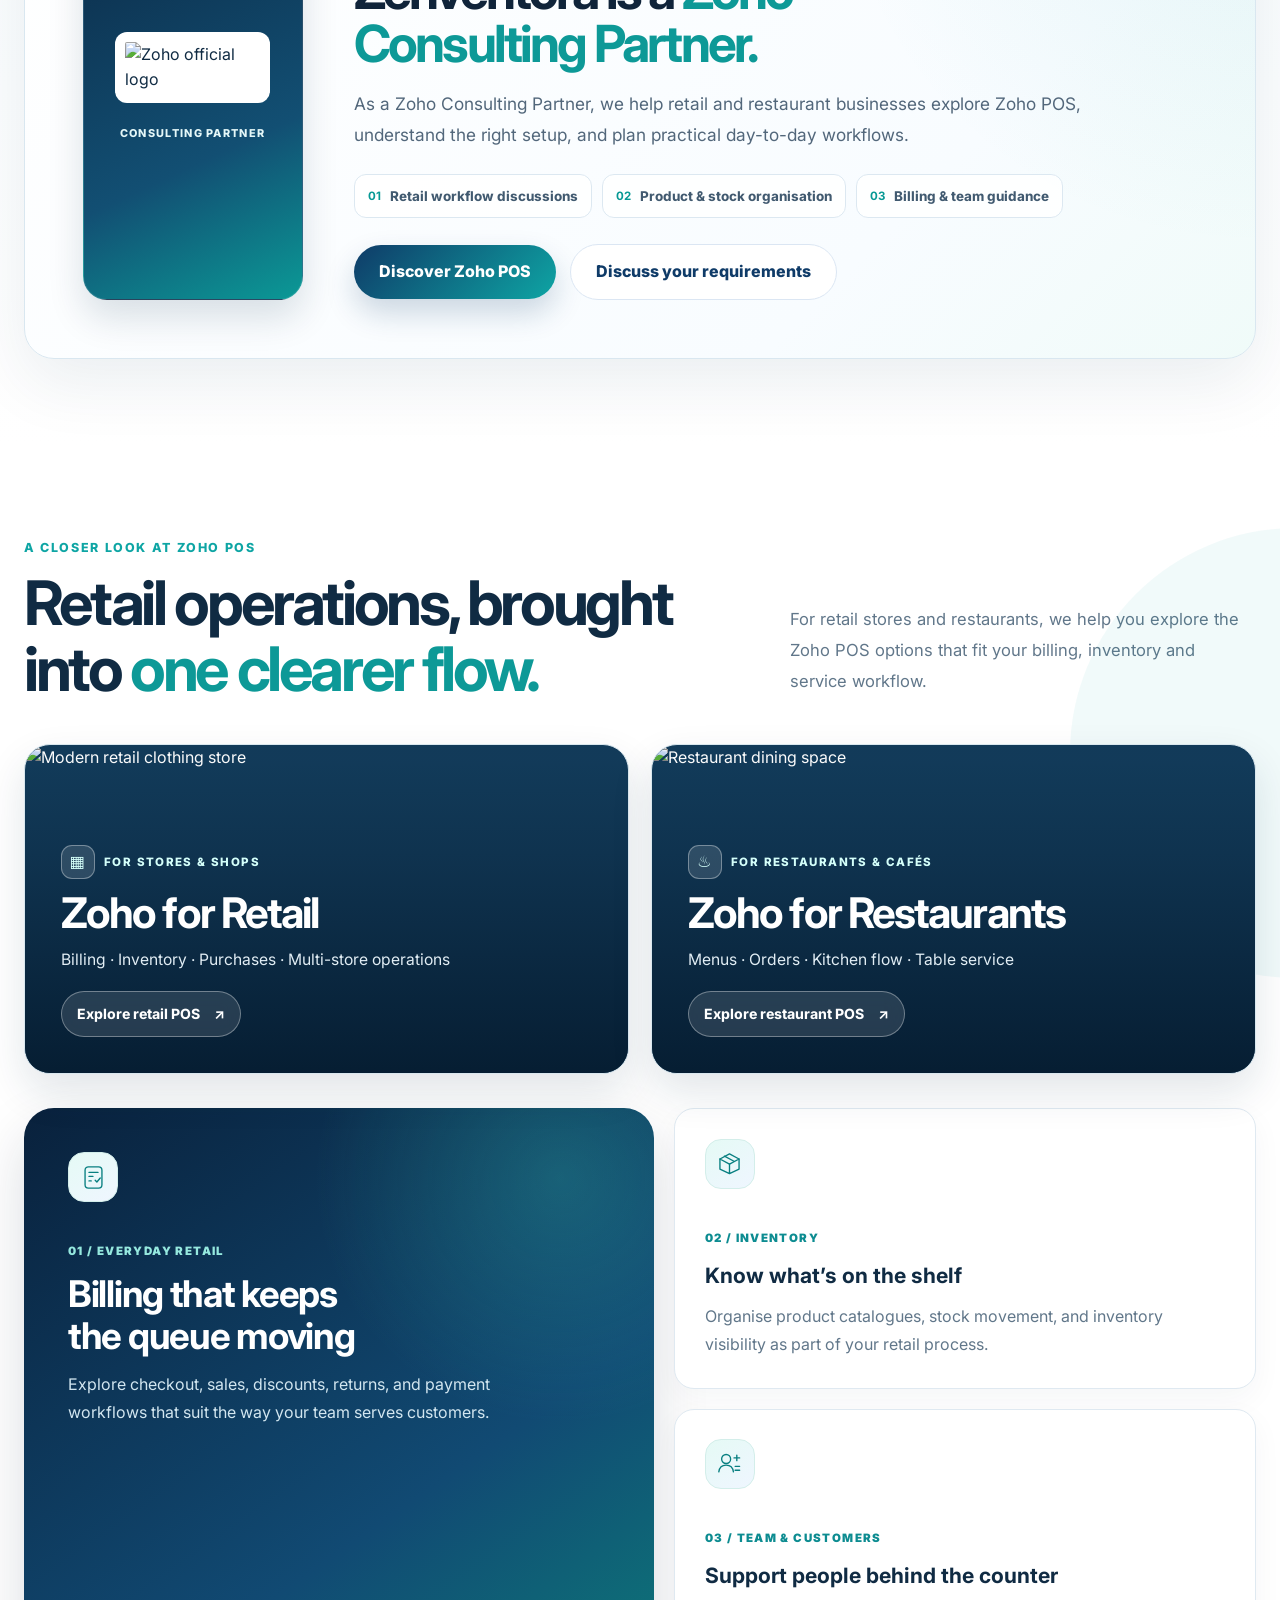
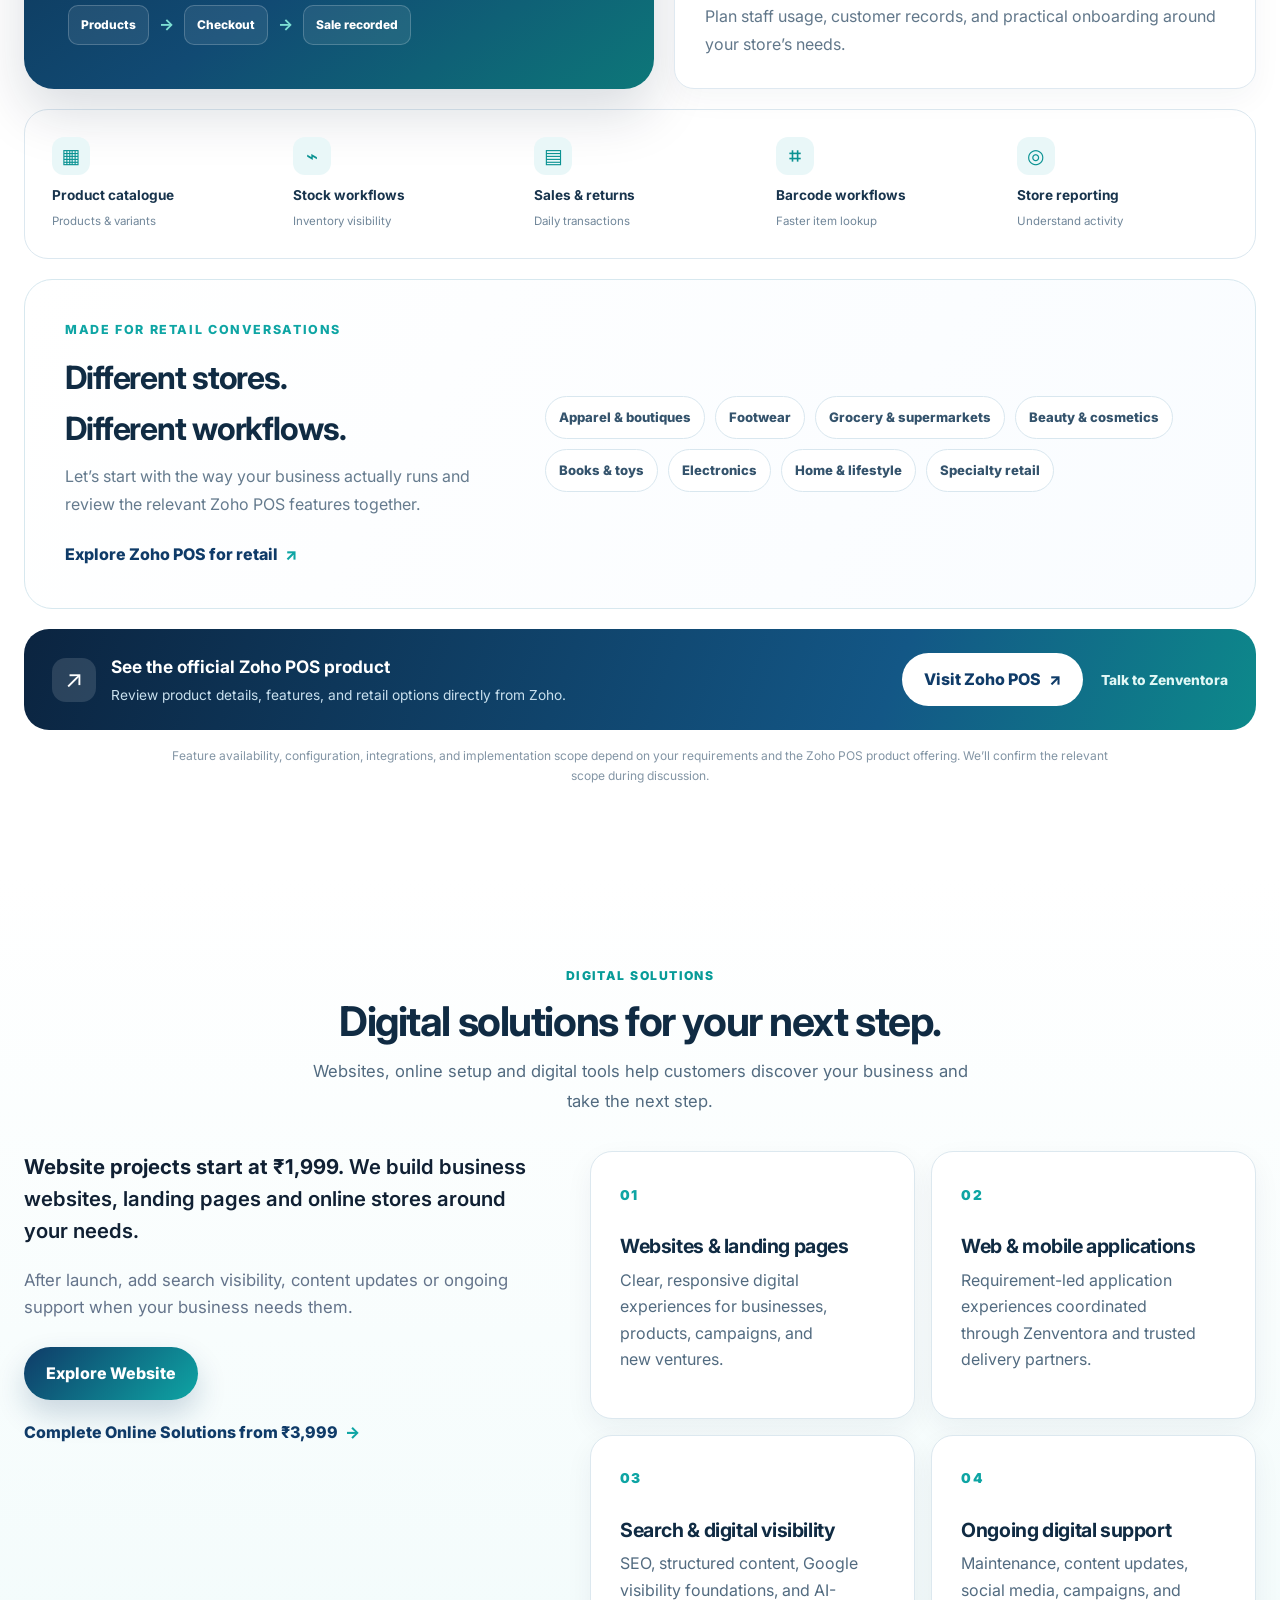
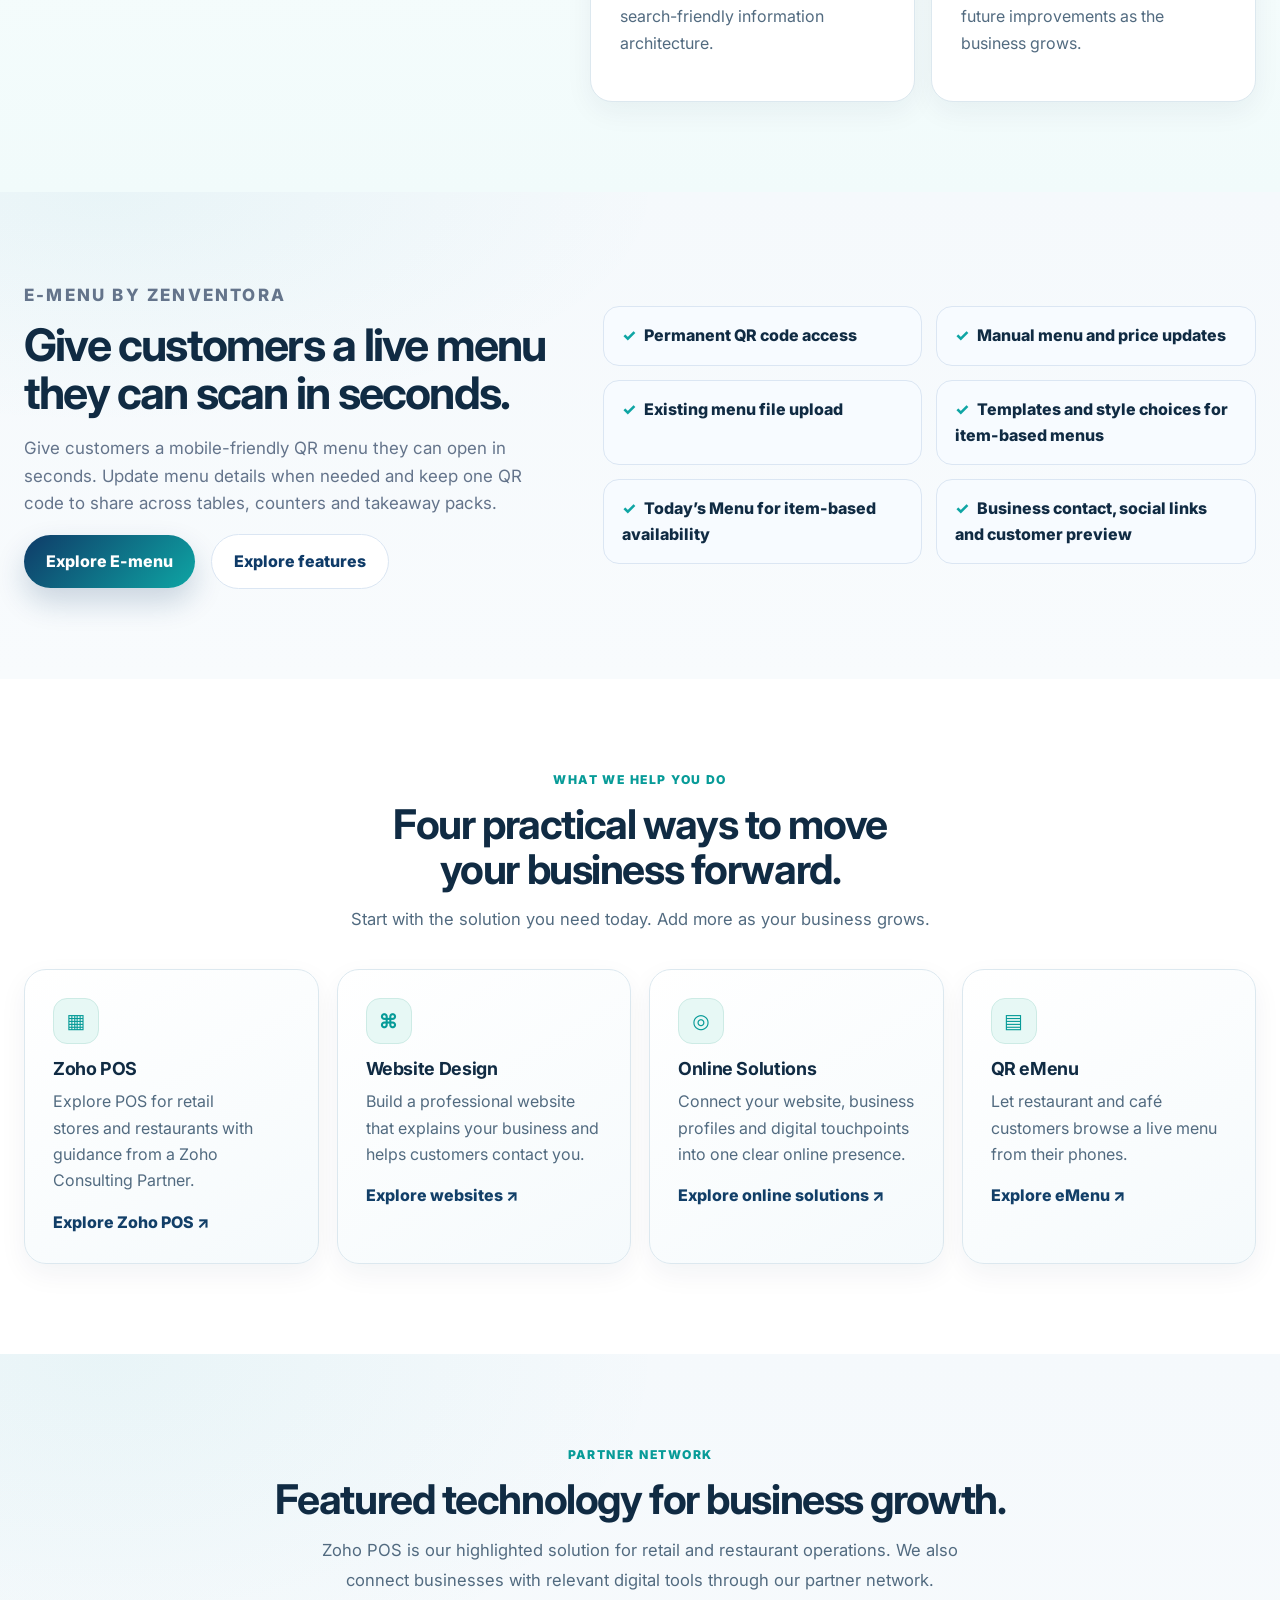
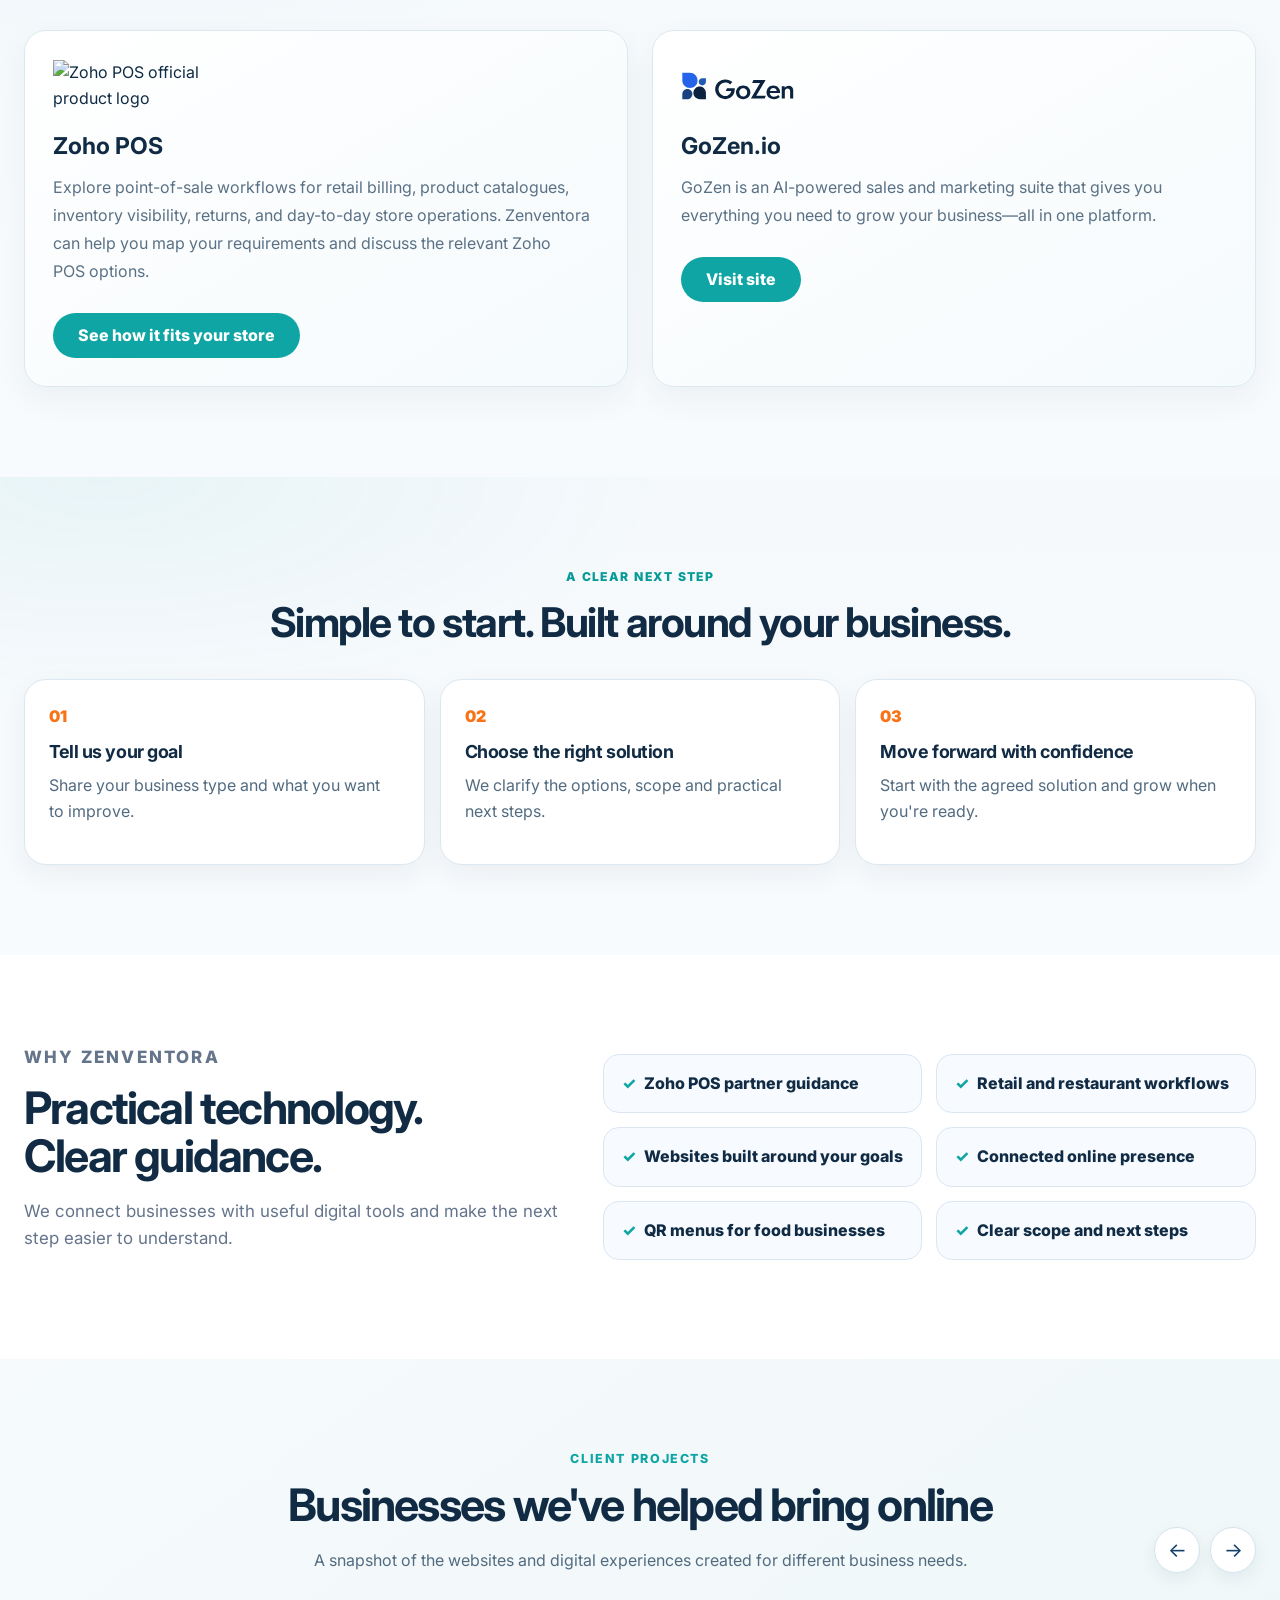
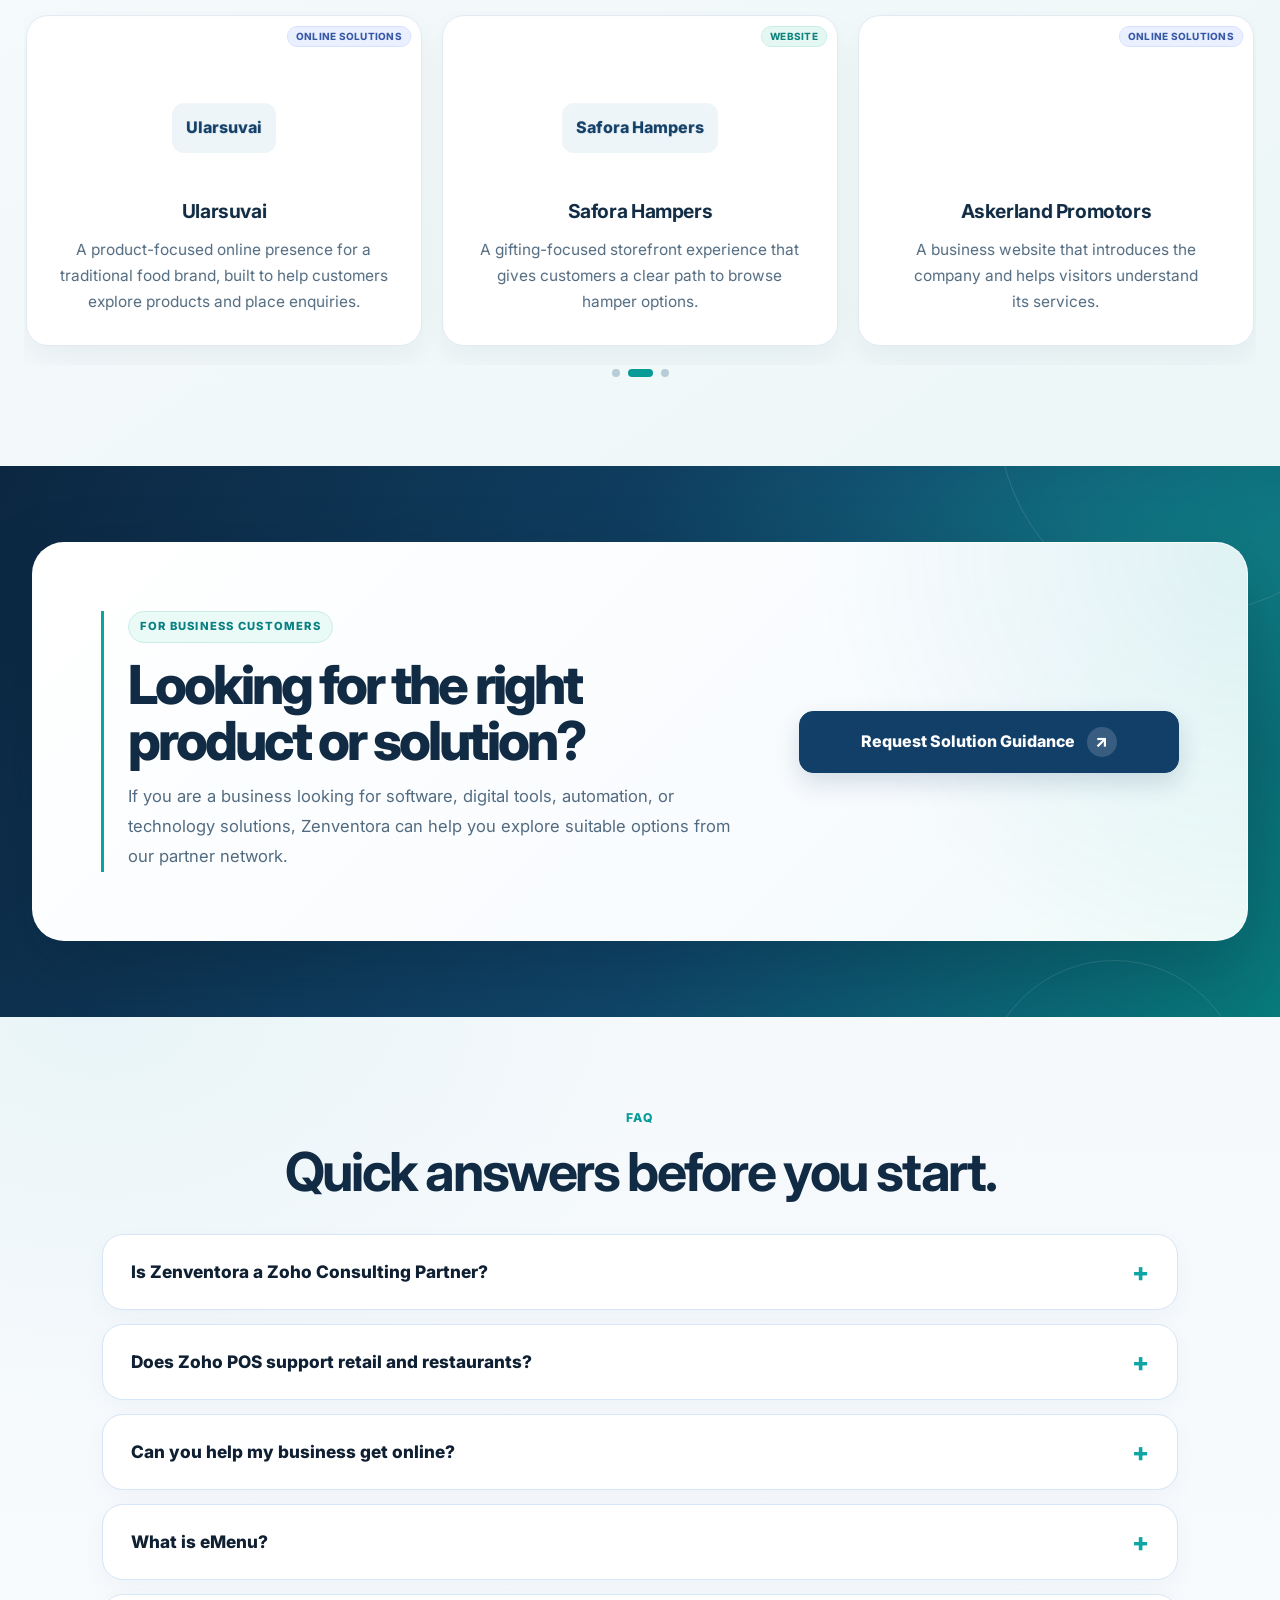
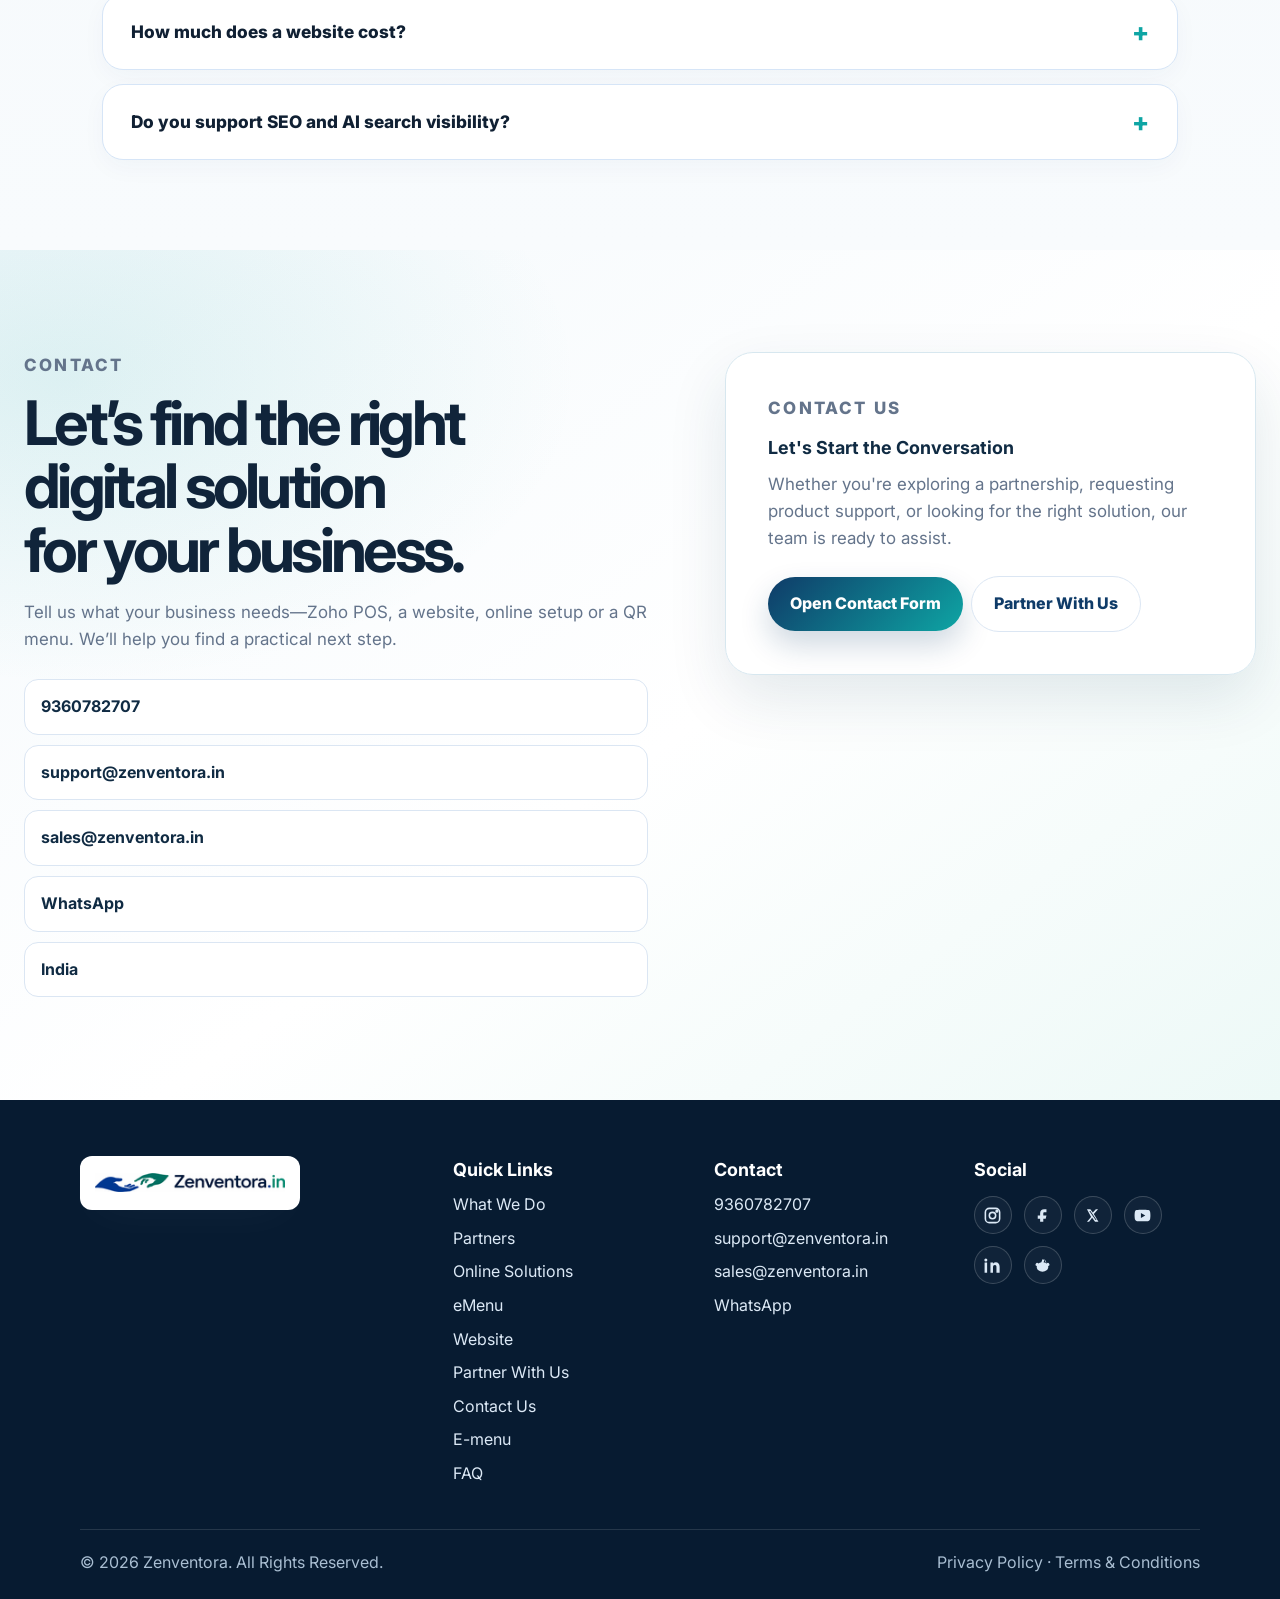
==== commit c4f2bc4a: "Remove duplicate eMenu footer shortcuts on preview" ====
--- a/index.html
+++ b/index.html
@@ -165,7 +165,7 @@
         <a href="#what-we-do">What We Do</a>
         <a href="#partners">Partners</a>
         <details class="nav-dropdown"><summary>Services</summary><div class="nav-dropdown-menu"><a href="online-solution/index.html">Online Solutions</a><a href="emenu/index.html">eMenu</a><a href="website/index.html">Website</a></div></details>
-        <a href="emenu/">E-menu</a>
+        
         <a href="#faq">FAQ</a>
         <a href="#contact">Contact</a>
         <div class="account-nav-actions" data-account-actions>
